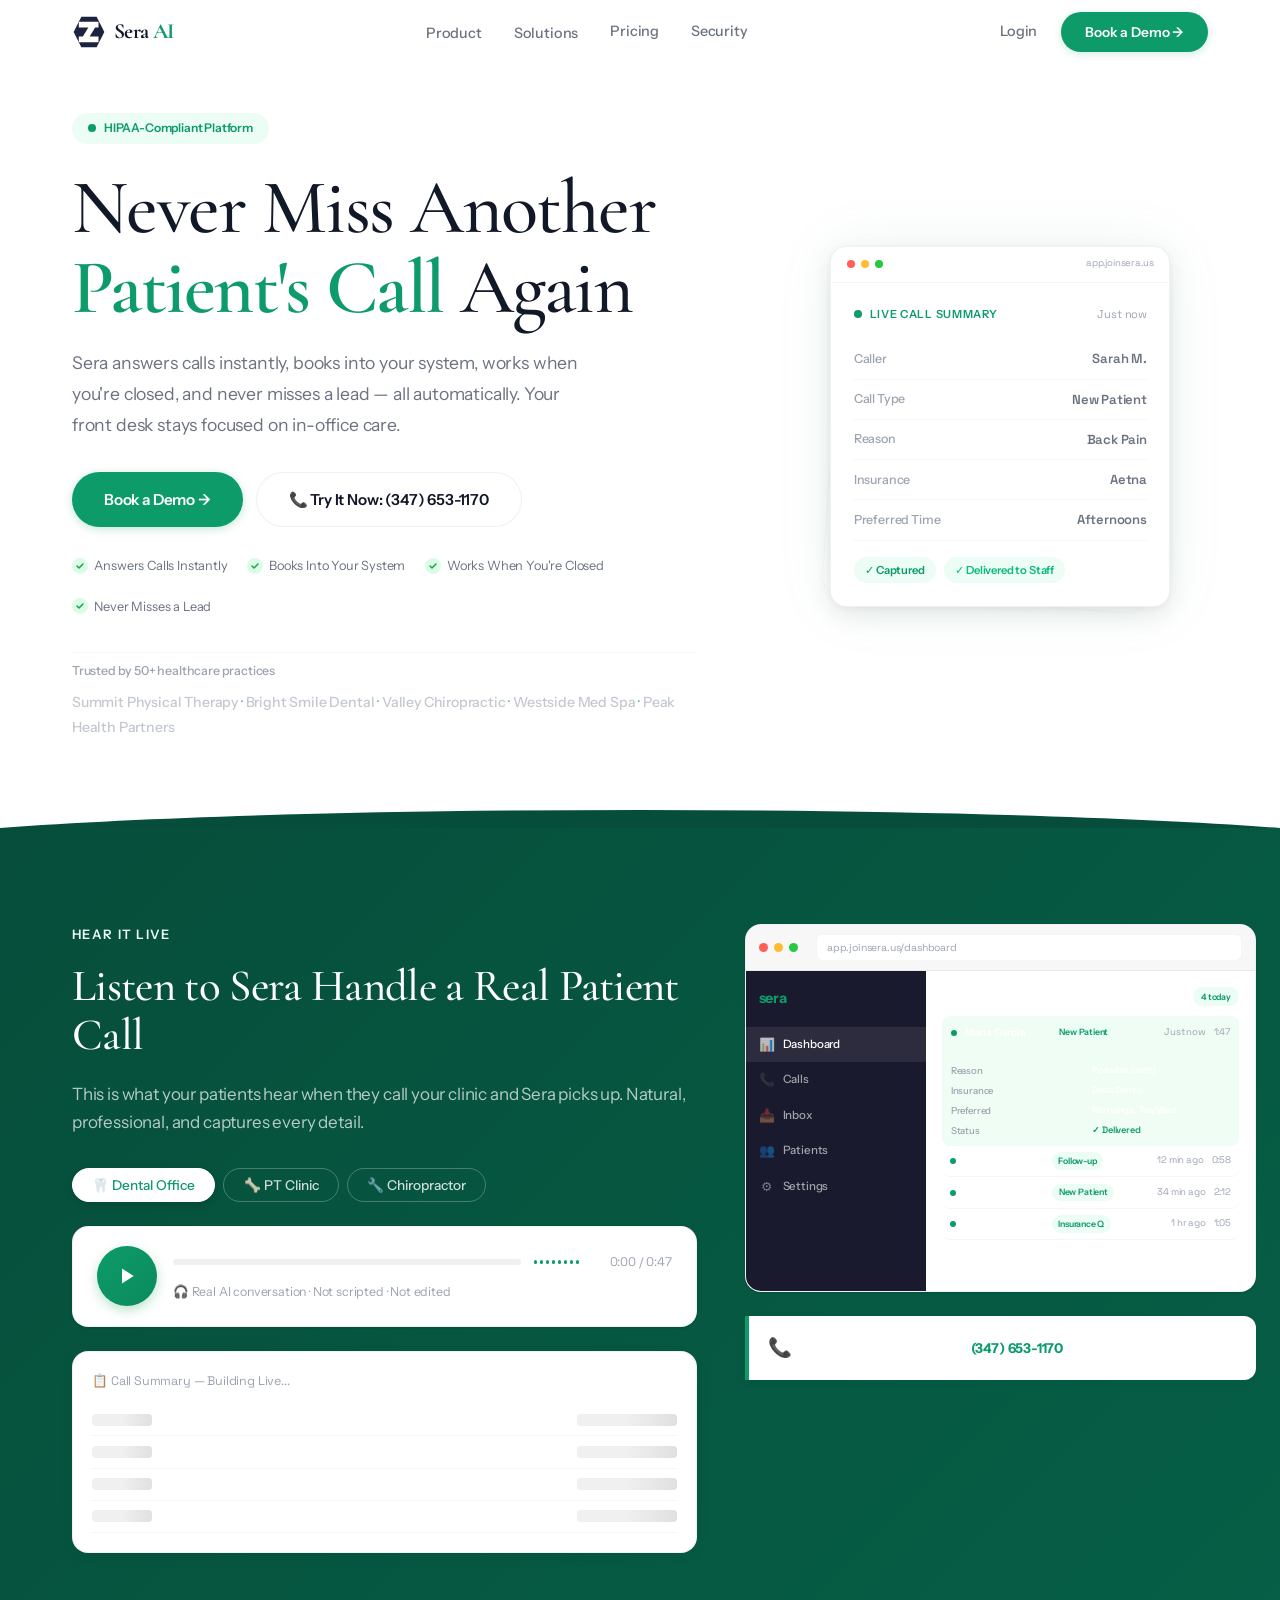
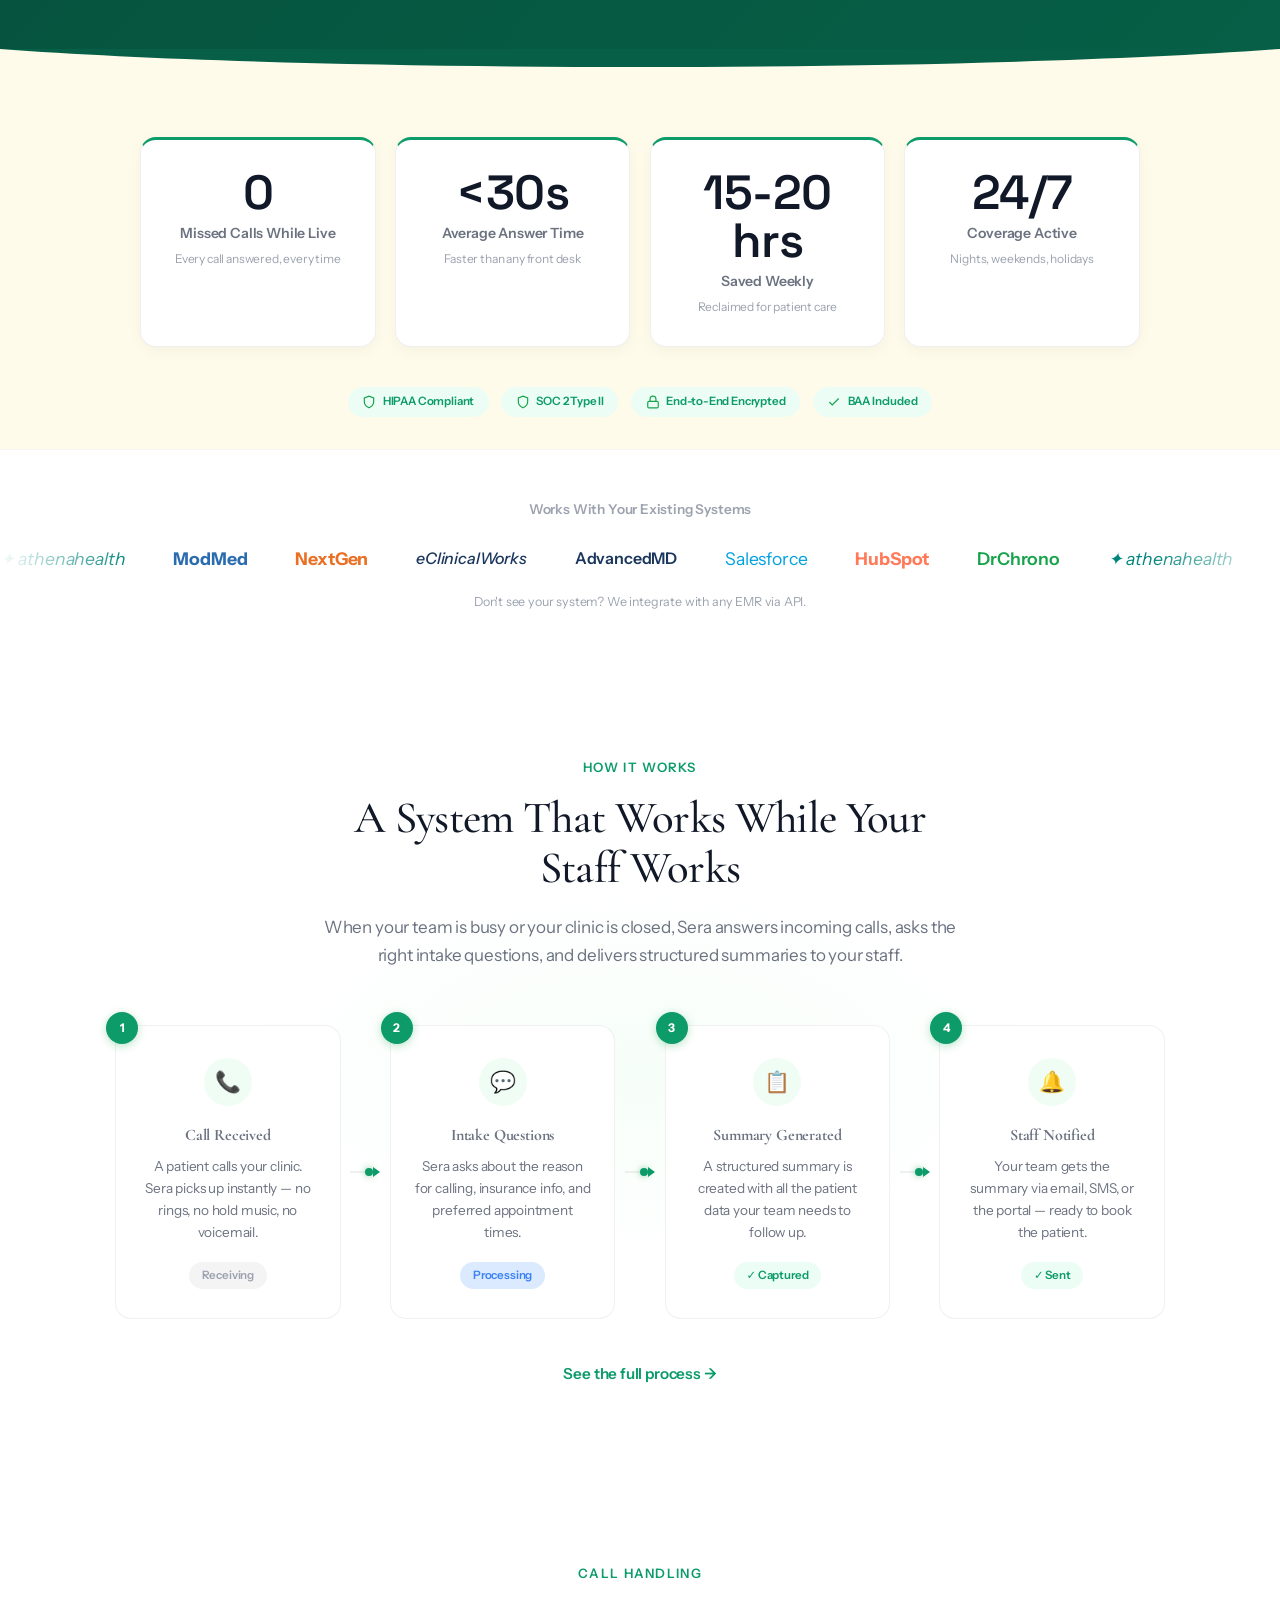
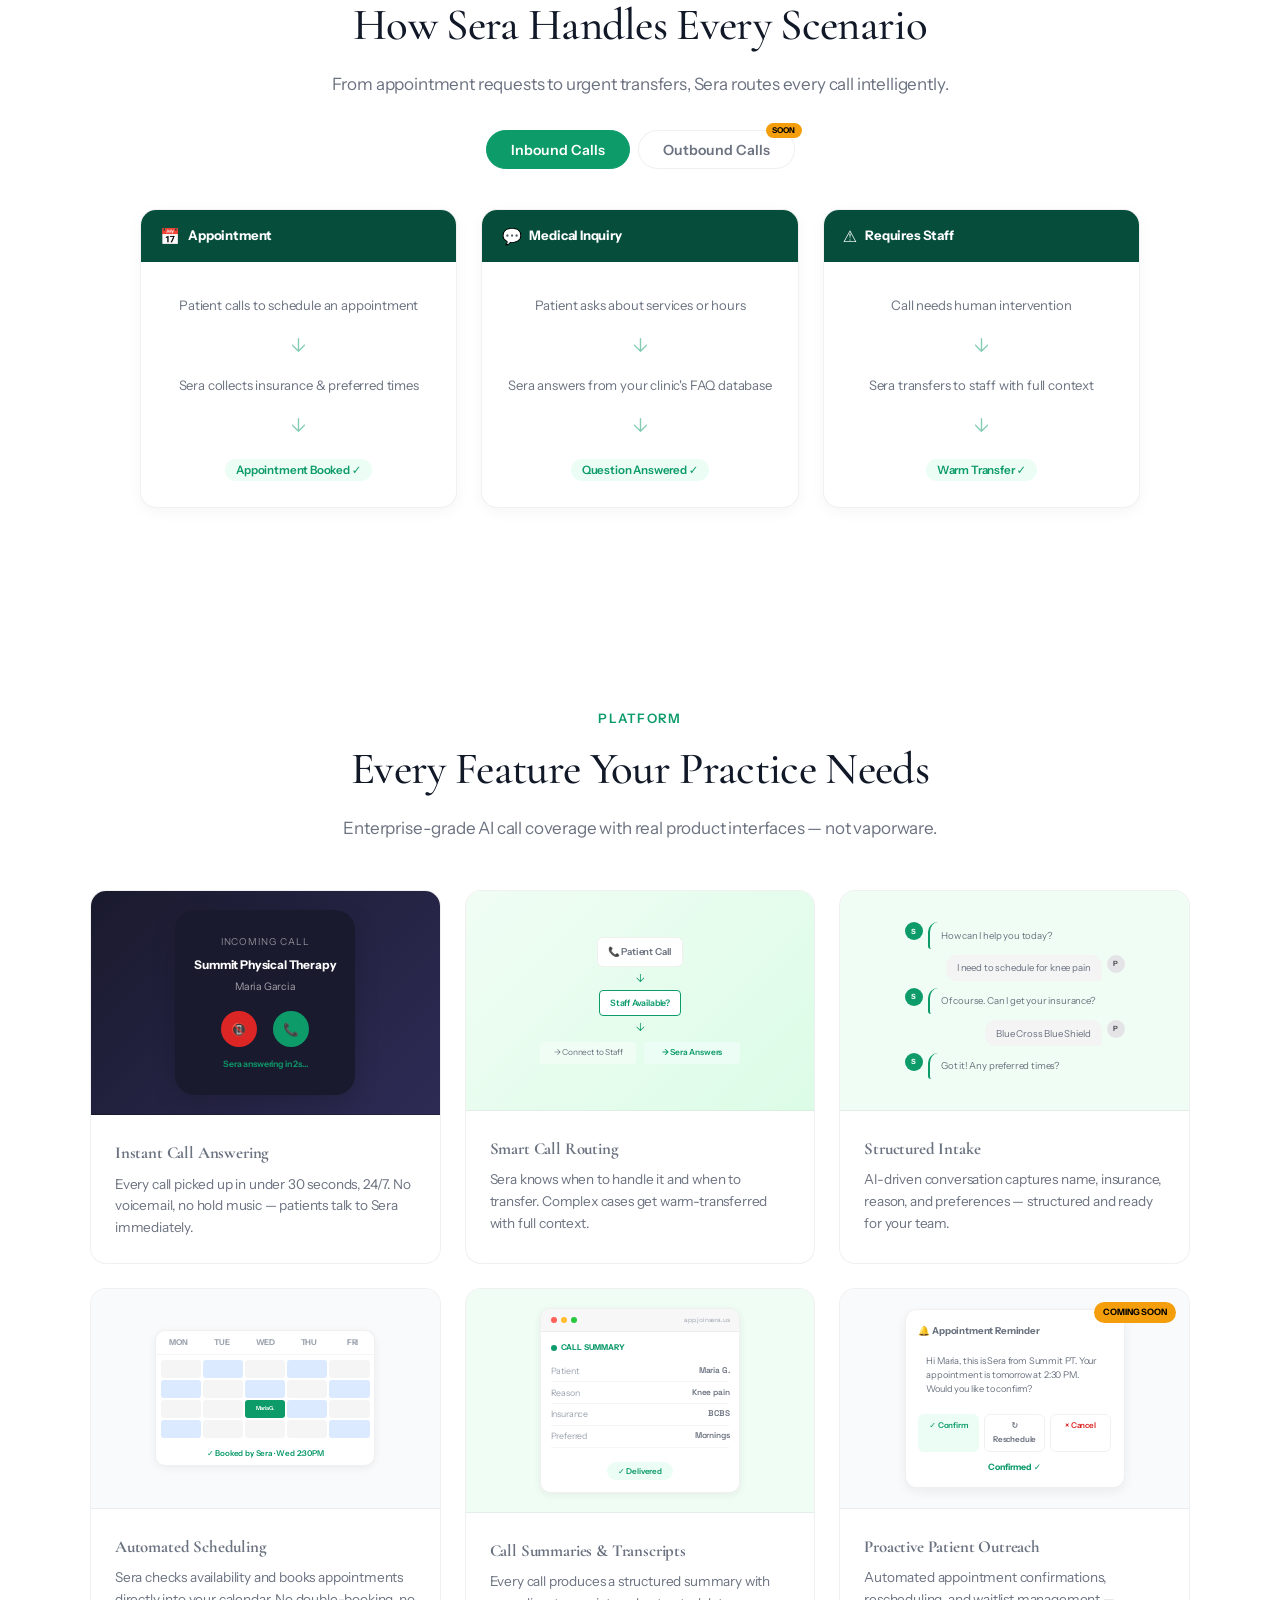
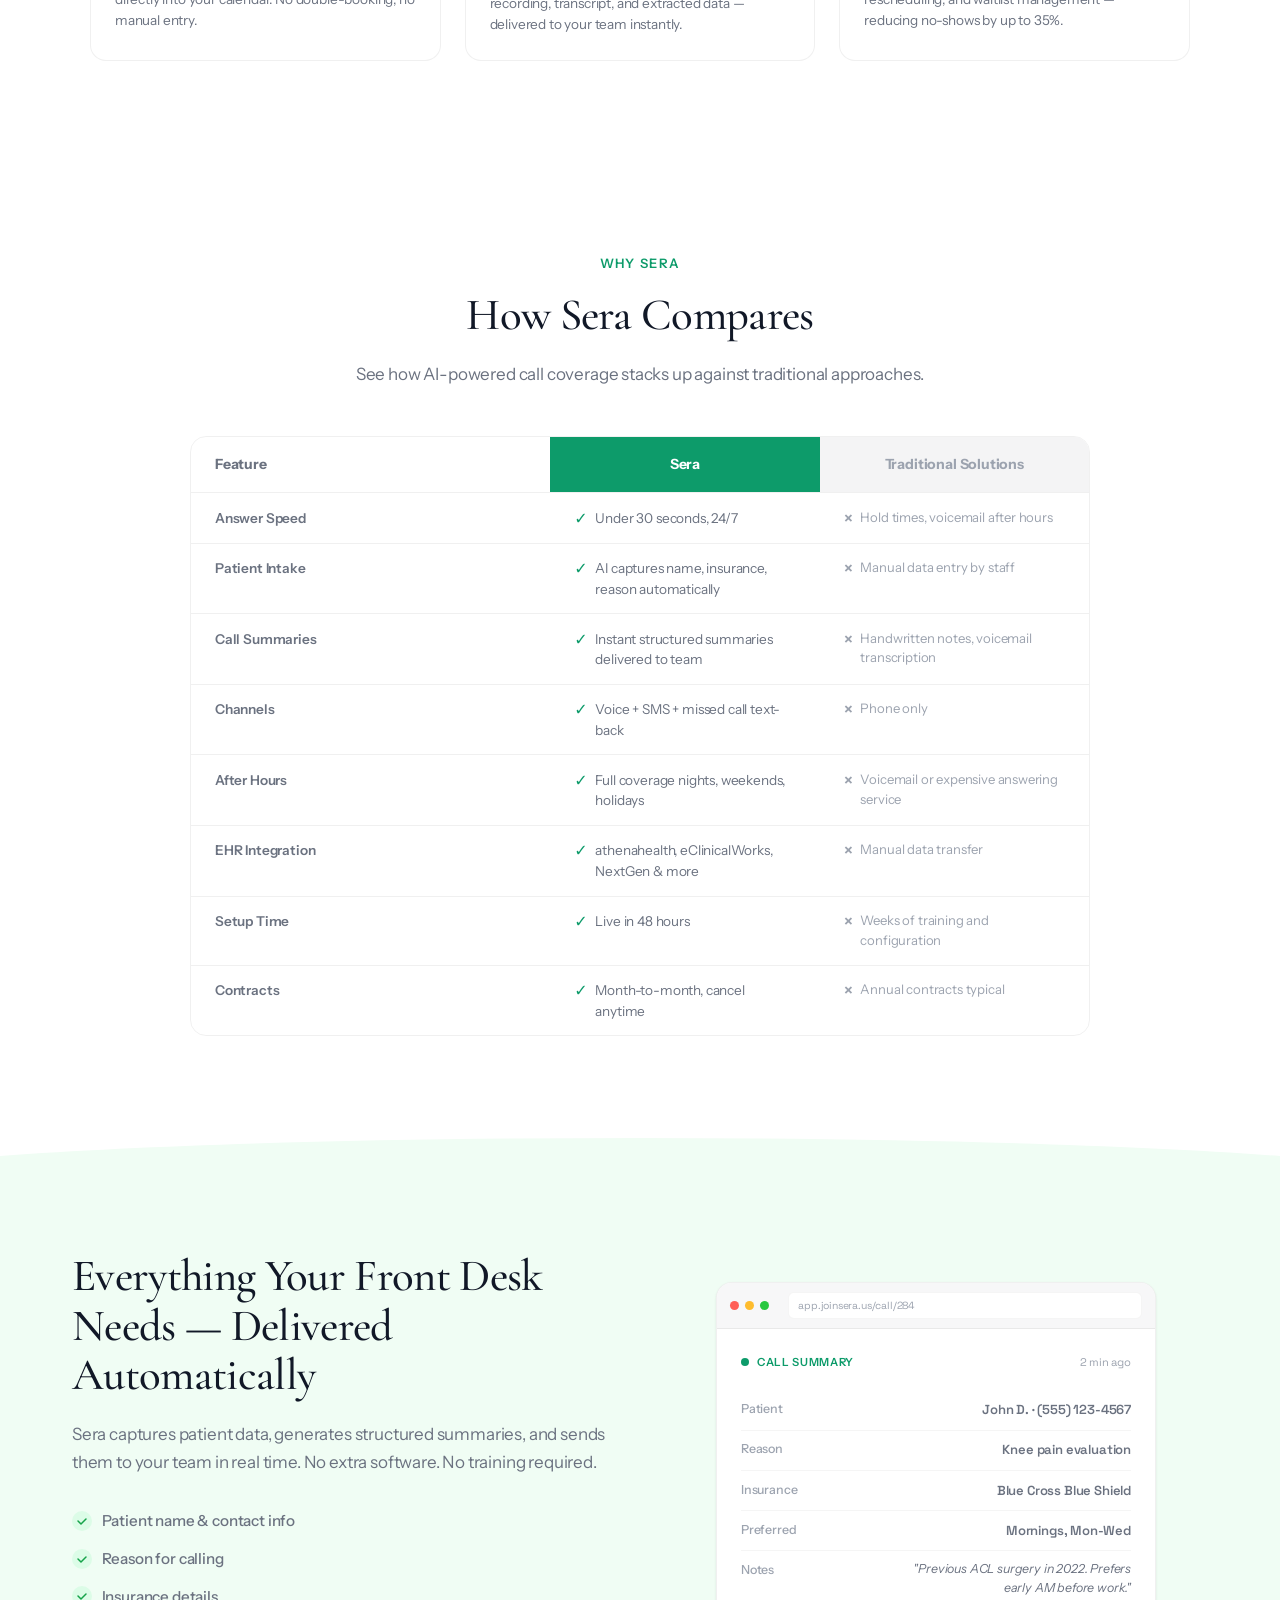
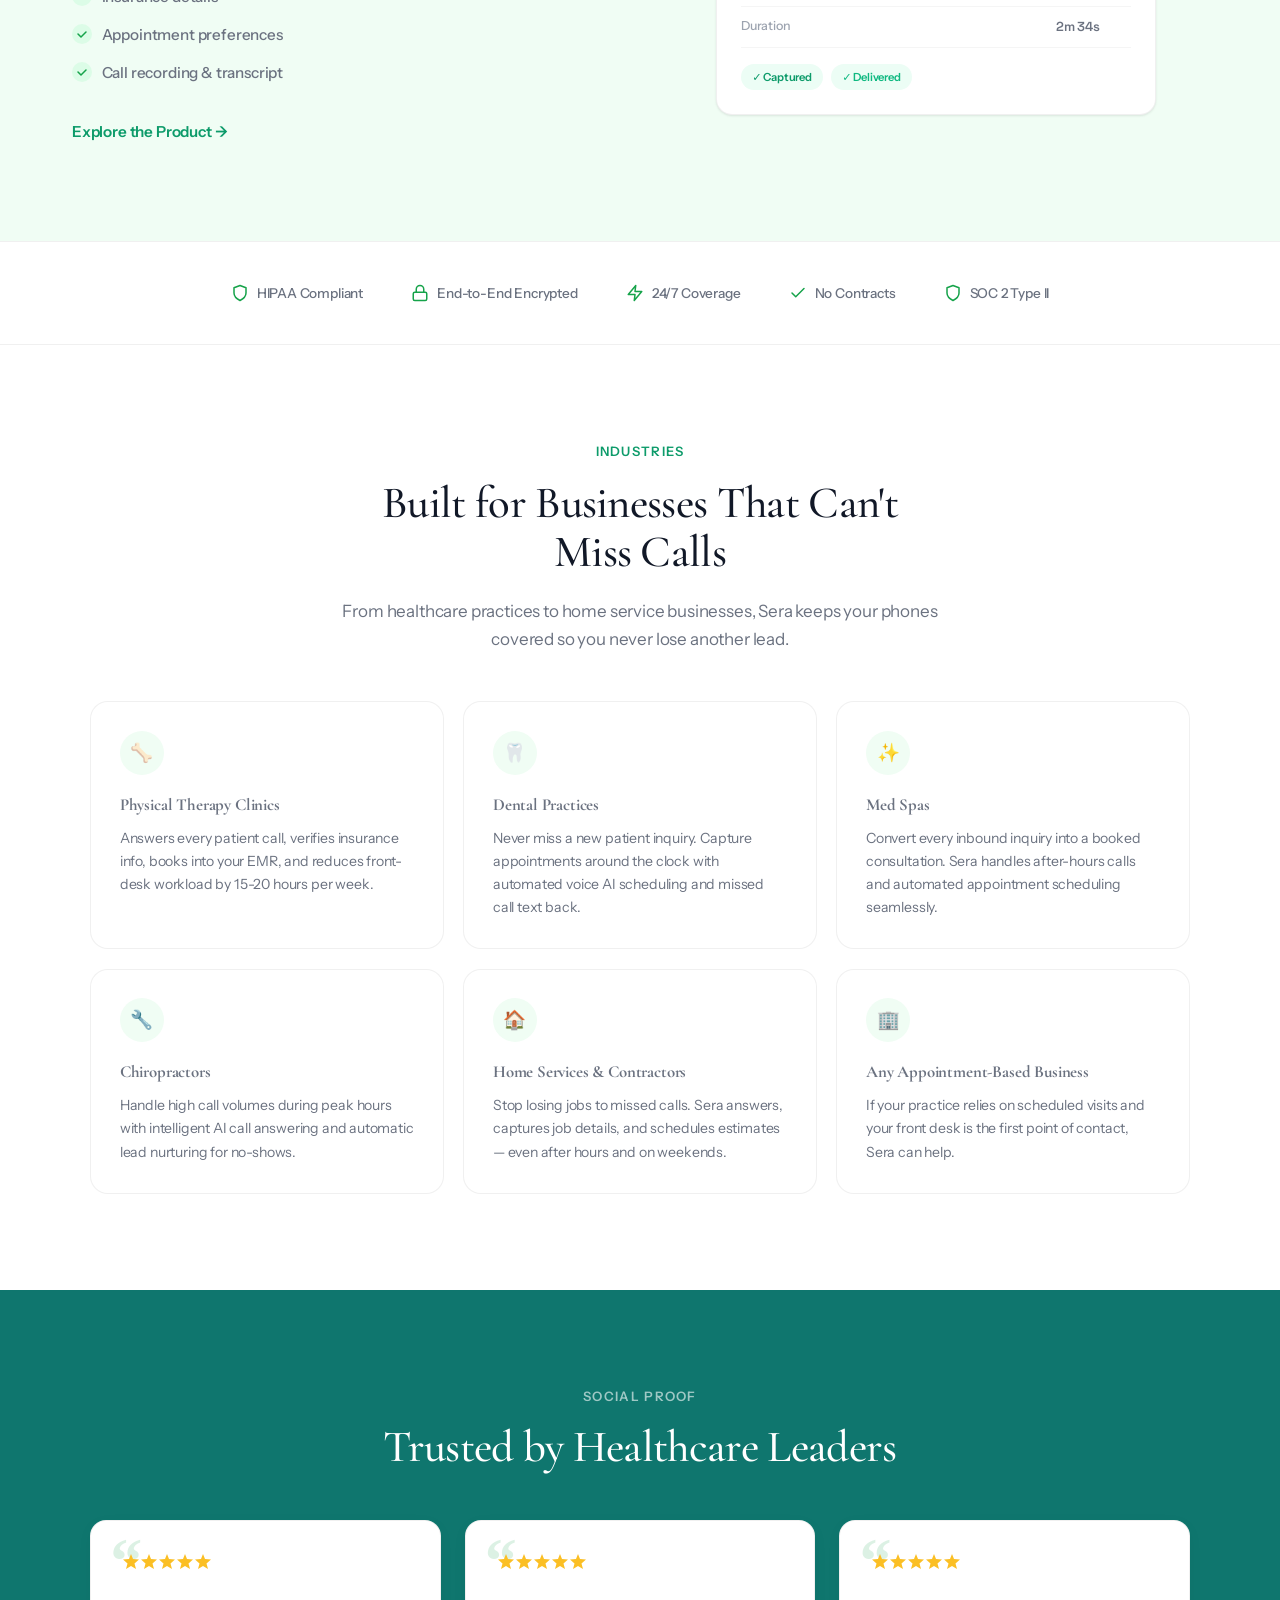
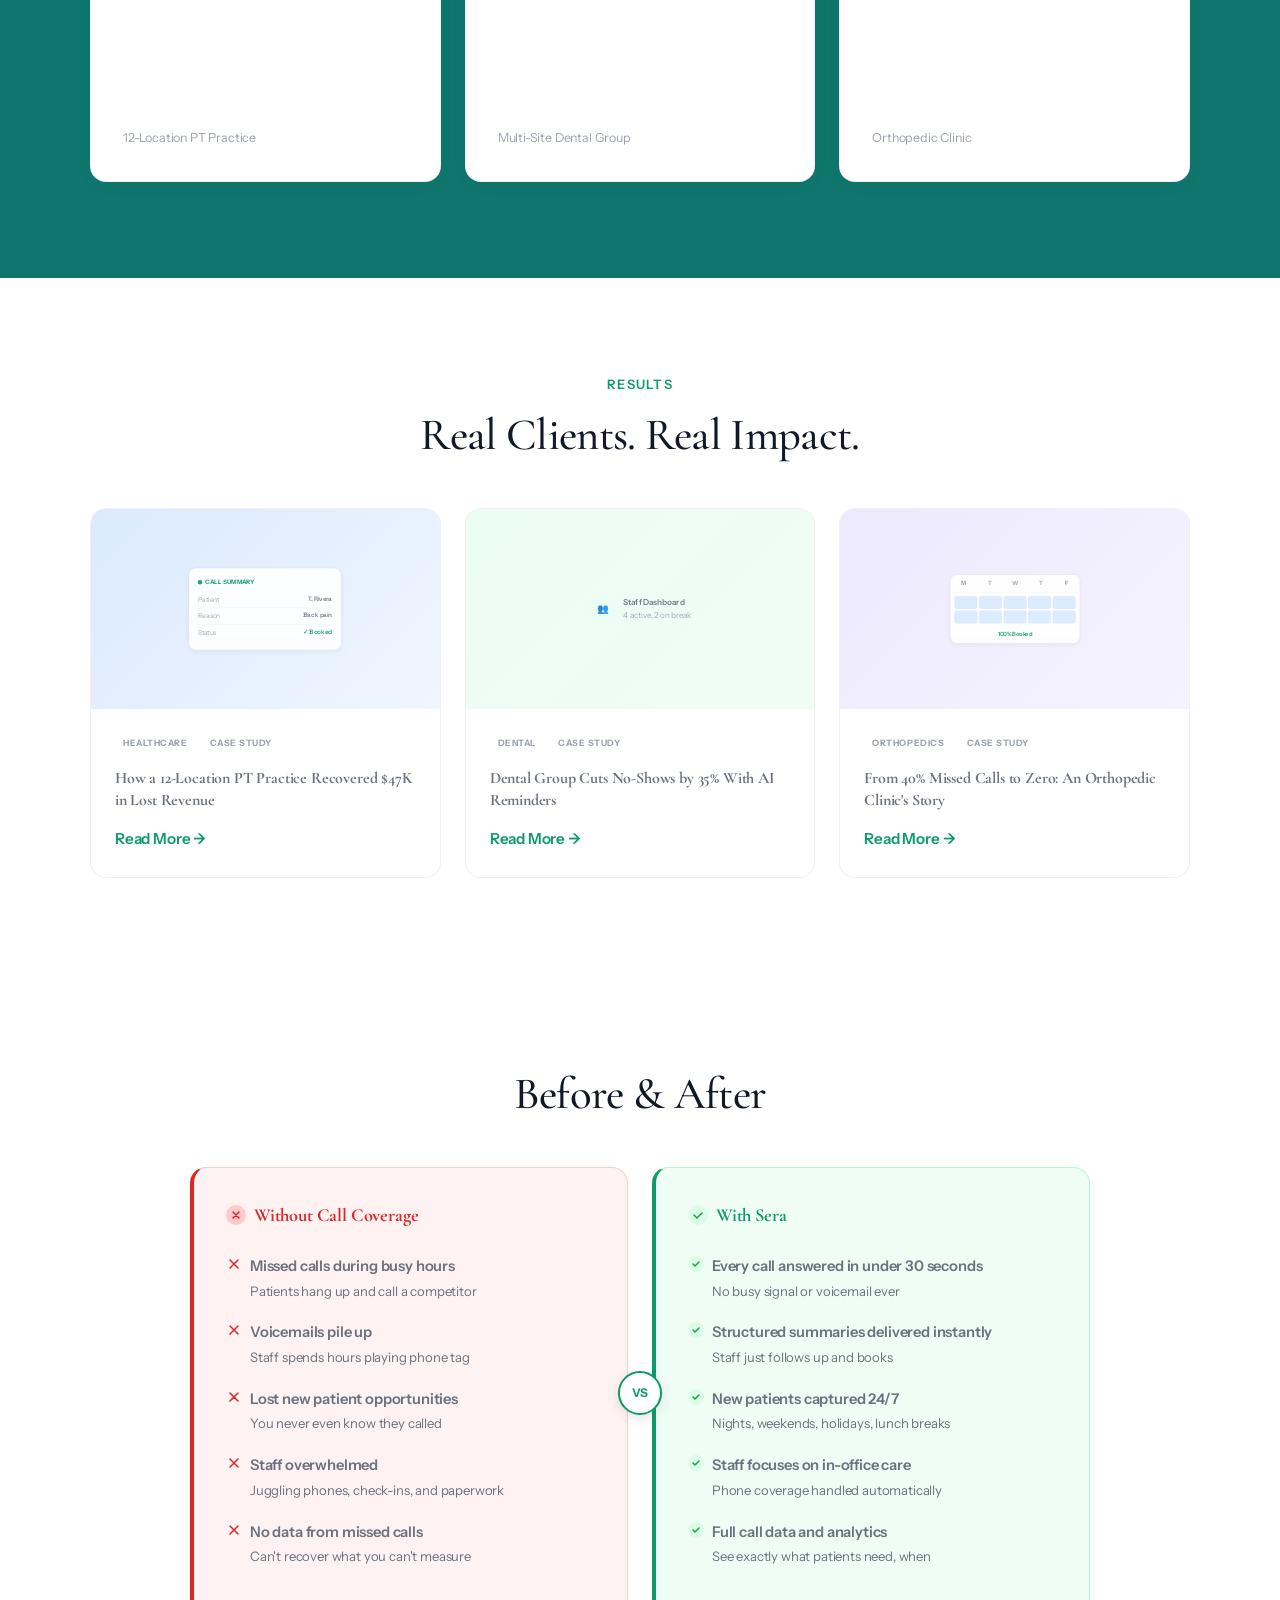
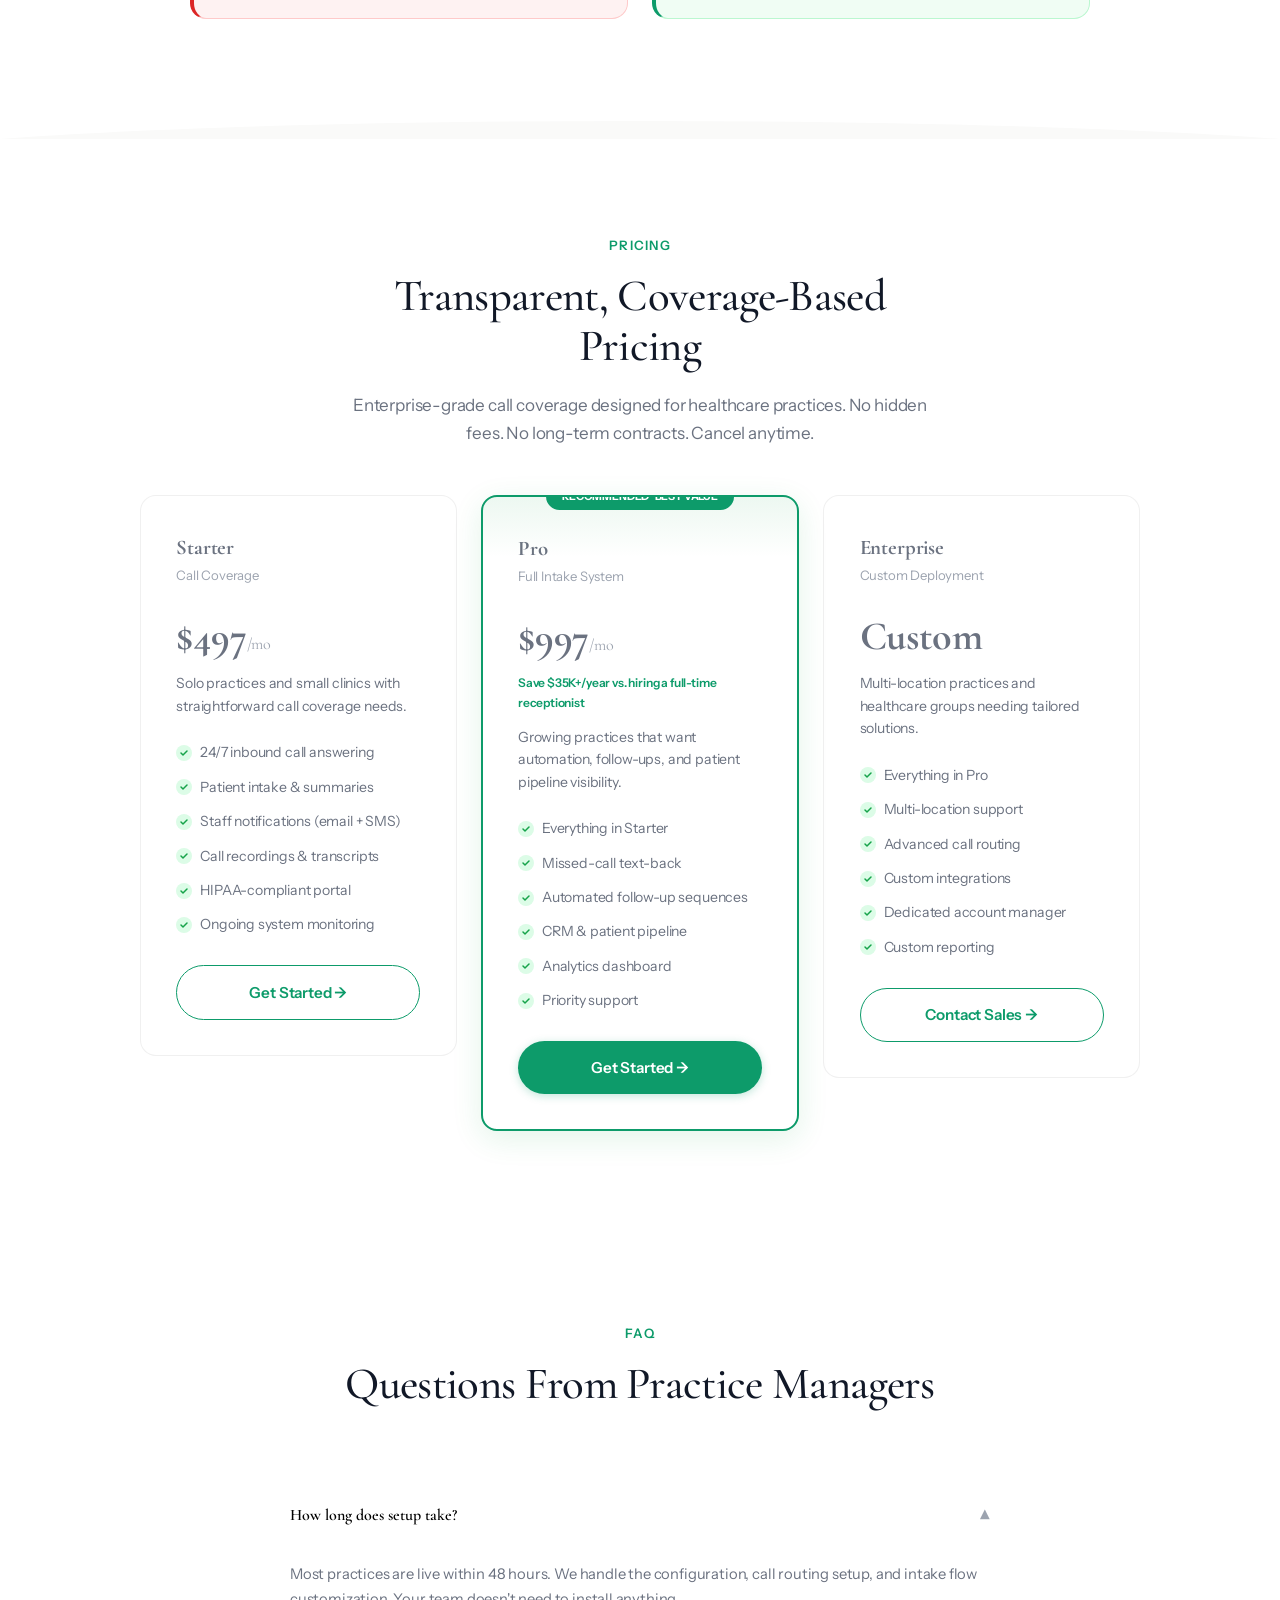
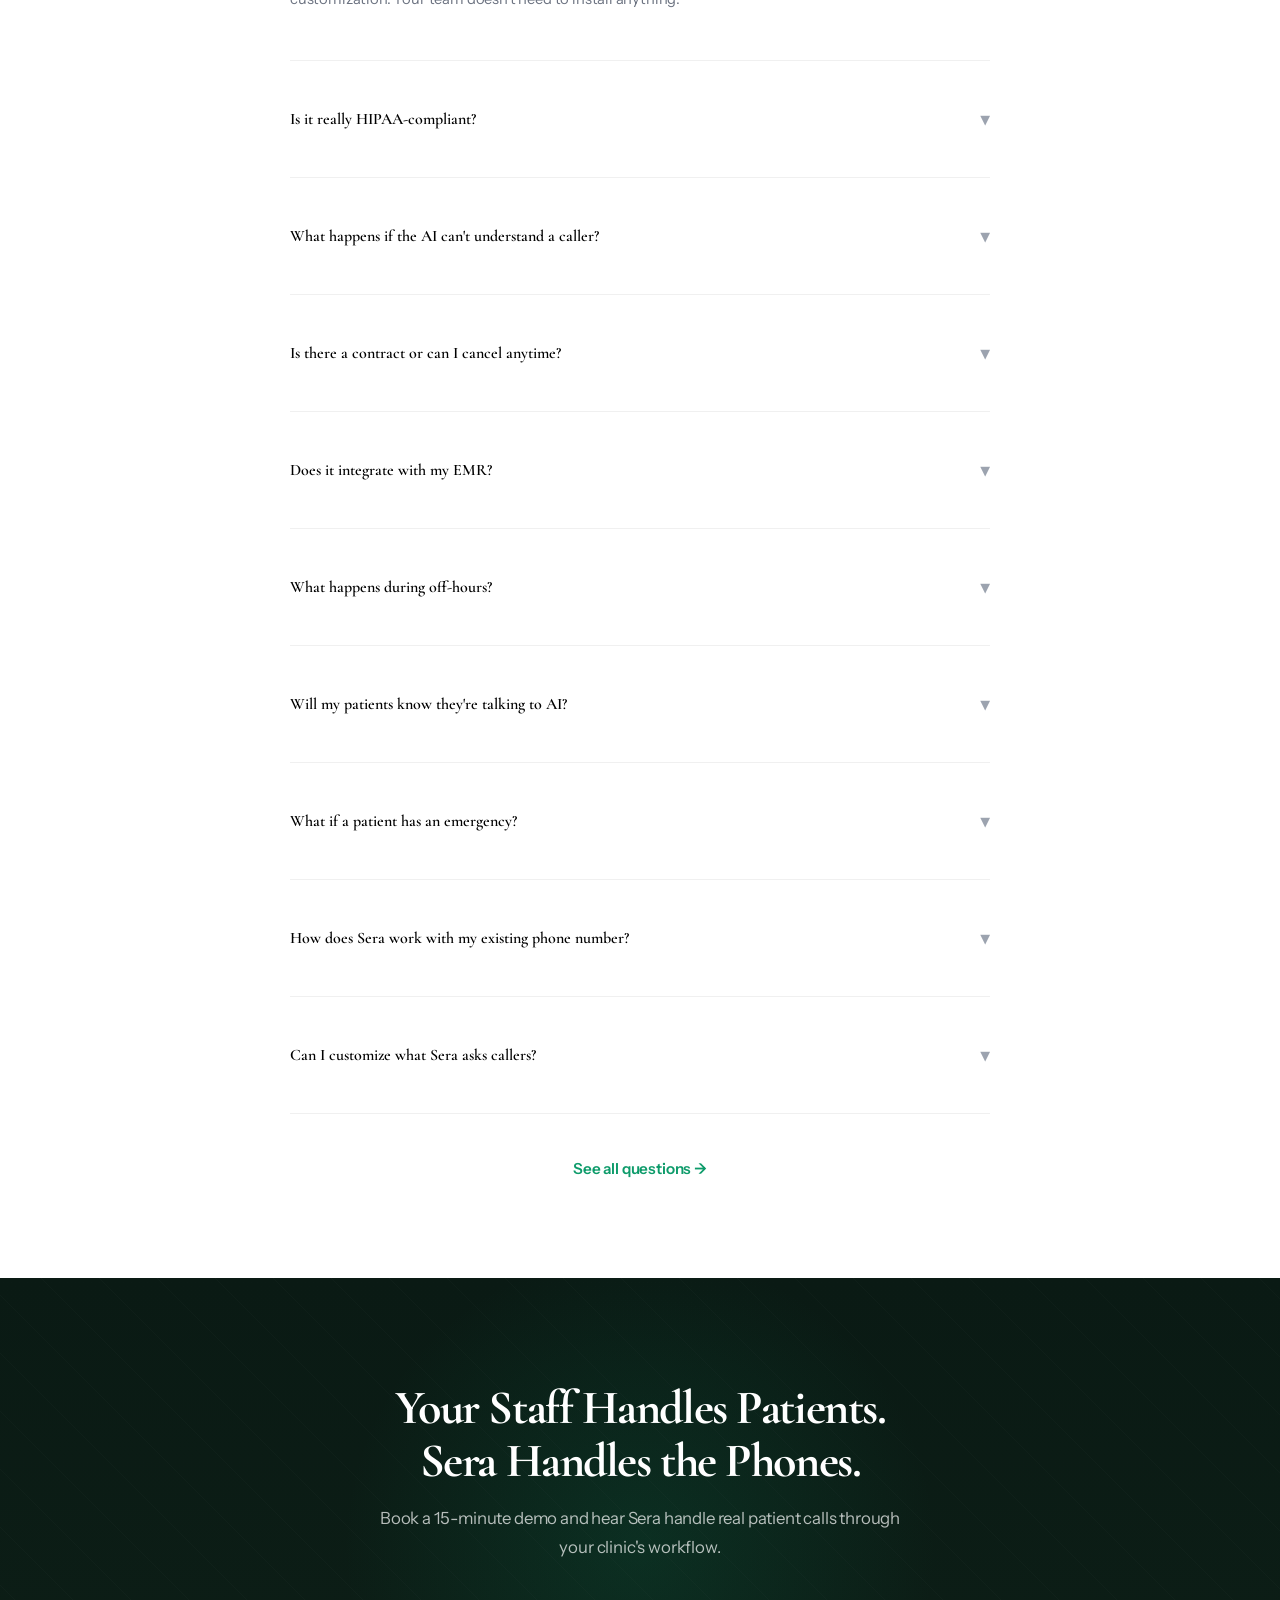
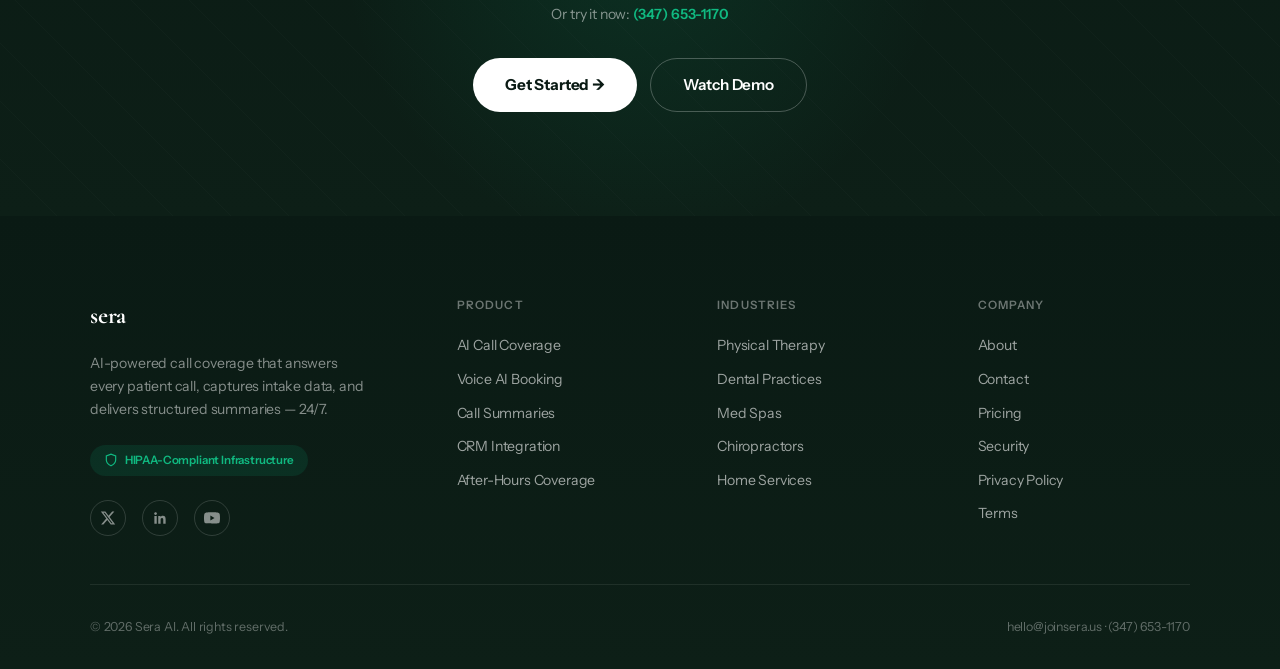
==== index.html @ 83e645f5 "feat(typeset): migrate fonts to Cormorant + Instrument Sans + Space Grotesk Swapped the entire typog" ====
<!DOCTYPE html>
<html lang="en">
<head>
<meta charset="UTF-8">
<meta name="viewport" content="width=device-width, initial-scale=1.0">
<title>Sera — AI Call Coverage for Healthcare | Never Miss a Patient Call</title>
<meta name="description" content="Sera answers patient calls instantly, captures intake data, and delivers structured summaries to your staff. HIPAA-compliant, 24/7, from $497/mo.">
<meta property="og:title" content="Sera — AI Call Coverage for Healthcare | Never Miss a Patient Call">
<meta property="og:description" content="Never miss another patient call. Sera answers instantly, books appointments, and sends structured summaries to your team — 24/7.">
<meta property="og:type" content="website">
<meta property="og:url" content="https://joinsera.us">
<meta property="og:image" content="https://joinsera.us/og-image.png">
<meta name="twitter:card" content="summary_large_image">
<meta name="twitter:title" content="Sera — AI Call Coverage for Healthcare">
<meta name="twitter:description" content="Never miss another patient call. AI-powered call coverage, 24/7.">
<link rel="icon" href="/favicon.svg" type="image/svg+xml">
<link rel="canonical" href="https://joinsera.us/">
<link rel="preconnect" href="https://fonts.googleapis.com">
<link rel="preconnect" href="https://fonts.gstatic.com" crossorigin>
<link href="https://fonts.googleapis.com/css2?family=Cormorant+Garamond:wght@400;500;600;700&family=Instrument+Sans:wght@400;500;600;700&family=Space+Grotesk:wght@400;500;600;700&display=swap" rel="stylesheet">
<link rel="stylesheet" href="css/styles.css">
<style>
/* Page-specific overrides — shared styles in css/styles.css */
:root{
  --card-bg:#FFFFFF;
  --font-sans:var(--font-body);
  --shadow-card:var(--shadow-sm);
  --shadow-card-hover:var(--shadow-md);
  --radius-card:var(--radius-lg);
}

/* Scroll progress */
.scroll-progress{height:3px;position:fixed;top:0;left:0;z-index:9999;background:linear-gradient(90deg,var(--green),var(--teal));width:0%;transition:width 0.05s linear;pointer-events:none}
/* Wave dividers */
.wave-divider{width:100%;overflow:hidden;line-height:0;position:relative;z-index:1}
.wave-divider svg{display:block;width:100%;height:24px}

/* ========== 2. HERO ========== */
.hero{background:var(--bg-white);padding:6rem 0 4rem;position:relative;overflow:hidden}
.hero__inner{display:flex;align-items:center;gap:3rem;position:relative;z-index:1}
.hero__text{flex:0 0 55%}.hero__visual{flex:0 0 45%;display:flex;justify-content:center;position:relative}
.hero__badge{display:inline-flex;align-items:center;gap:0.5rem;background:var(--green-light);color:var(--green);border-radius:var(--radius-pill);padding:0.35rem 1rem;font-size:0.75rem;font-weight:600;margin-bottom:1.5rem}
.hero__badge-dot{width:8px;height:8px;background:var(--green);border-radius:50%}
.hero__headline{font-family:var(--font-heading);font-size:clamp(3.2rem,6vw,4.8rem);line-height:1.05;letter-spacing:-0.02em;font-weight:500;color:var(--text-primary);margin-bottom:1.2rem}
.hero__headline .green{color:var(--green);font-weight:600}
.hero__sub{color:var(--text-body);font-size:1.1rem;line-height:1.75;max-width:520px;margin-bottom:2rem}
.hero__buttons{display:flex;gap:0.8rem;flex-wrap:wrap;margin-bottom:1.8rem}
.hero__trust{display:flex;flex-wrap:wrap;gap:1.2rem;margin-bottom:2.2rem}
.hero__trust-item{display:flex;align-items:center;gap:0.4rem;font-size:0.8rem;color:var(--text-body)}
.hero__trust-item svg{flex-shrink:0}
.hero__social-proof{padding-top:0.5rem;border-top:1px solid var(--border-light)}
.hero__social-proof-text{font-size:0.78rem;color:var(--text-muted);margin-bottom:0.5rem;font-weight:500}
.hero__social-proof-logos{font-size:0.88rem;color:var(--text-muted);opacity:0.6;font-weight:500;line-height:1.8}

/* Hero card stack */
.hero-card-stack{position:relative;width:340px}
.hero-card-bg-3{position:absolute;top:20px;left:8px;right:-8px;bottom:-10px;background:var(--card-bg);border-radius:var(--radius-card);border:1px solid var(--border);transform:rotate(-2deg) scale(0.9);opacity:0.2}
.hero-card-bg-2{position:absolute;top:10px;left:-6px;right:6px;bottom:-5px;background:var(--card-bg);border-radius:var(--radius-card);border:1px solid var(--border);transform:rotate(4deg) scale(0.95);opacity:0.35;box-shadow:0 4px 12px rgba(0,0,0,0.04)}
.hero-card{position:relative;z-index:2;background:var(--card-bg);border-radius:var(--radius-card);border:1px solid var(--border);box-shadow:var(--shadow-lg),0 0 60px rgba(13,155,106,0.08);overflow:hidden}
.hero-card__chrome{display:flex;align-items:center;gap:6px;padding:0.6rem 1rem;background:var(--bg-warm);border-bottom:1px solid var(--border-light)}
.chrome-dot{width:8px;height:8px;border-radius:50%}
.chrome-dot--r{background:#FF5F57}.chrome-dot--y{background:#FEBC2E}.chrome-dot--g{background:#28C840}
.chrome-label{margin-left:auto;font-size:0.6rem;font-family:var(--font-mono);color:var(--text-muted)}
.hero-card__body{padding:1.4rem}
.hero-card__header{display:flex;align-items:center;gap:0.5rem;margin-bottom:1rem}
.hero-card__dot{width:8px;height:8px;background:var(--green);border-radius:50%}
.hero-card__label{font-size:0.7rem;font-weight:600;text-transform:uppercase;letter-spacing:0.06em;color:var(--green)}
.hero-card__time{margin-left:auto;font-size:0.7rem;color:var(--text-muted);font-family:var(--font-mono)}
.hero-card__row{display:flex;justify-content:space-between;align-items:center;padding:0.55rem 0;border-bottom:1px solid var(--border-light)}
.hero-card__row:last-of-type{border-bottom:none}
.hero-card__row-label{font-size:0.78rem;color:var(--text-muted);font-weight:500}
.hero-card__row-value{font-size:0.82rem;color:var(--text-heading);font-weight:600;font-family:var(--font-mono)}
.hero-card__badges{display:flex;gap:0.5rem;margin-top:1rem}

/* ========== 3. AUDIO DEMO (dark green bg) ========== */
.audio-demo{background:linear-gradient(135deg,#064E3B,#065F46);padding:6rem 0;color:#fff}
.audio-demo .eyebrow{color:var(--green-light)}
.audio-demo .section-headline{color:#fff}
.audio-demo .section-sub{color:rgba(255,255,255,0.7)}
.audio-demo__inner{display:flex;gap:3rem;align-items:flex-start}
.audio-demo__left{flex:0 0 55%}.audio-demo__right{flex:0 0 45%}
.audio-demo__tabs{display:flex;gap:0.5rem;flex-wrap:wrap;margin:2rem 0 1.5rem}
.audio-tab{font-size:0.85rem;padding:0.5rem 1.2rem;border-radius:var(--radius-pill);border:1px solid rgba(255,255,255,0.25);background:transparent;color:rgba(255,255,255,0.8);font-weight:500;transition:all 0.3s}
.audio-tab.active{background:#fff;color:var(--green);border-color:#fff;box-shadow:0 2px 8px rgba(0,0,0,0.15)}
.audio-player{background:#fff;border-radius:16px;border:1px solid var(--border);box-shadow:var(--shadow-card);padding:1.2rem 1.5rem;display:flex;align-items:center;gap:1rem}
.audio-player__btn-wrap{position:relative;flex-shrink:0}
.audio-player__btn{width:60px;height:60px;border-radius:50%;background:linear-gradient(135deg,var(--green),var(--green-hover));display:flex;align-items:center;justify-content:center;transition:all 0.2s;box-shadow:0 4px 12px rgba(22,163,74,0.3);position:relative;z-index:2}
.audio-player__btn:hover{box-shadow:0 6px 20px rgba(22,163,74,0.4);transform:scale(1.04)}
.audio-player__btn svg{width:20px;height:20px;fill:#fff}
@keyframes pulseRing{0%{transform:scale(1);opacity:0.5}100%{transform:scale(1.5);opacity:0}}
.audio-player__pulse{position:absolute;top:0;left:0;width:60px;height:60px;border-radius:50%;border:2px solid var(--green);opacity:0;z-index:1;pointer-events:none}
.audio-player__pulse.active{animation:pulseRing 1.5s ease-out infinite}
.audio-player__middle{flex:1;display:flex;flex-direction:column;gap:0.5rem}
.audio-player__progress-row{display:flex;align-items:center;gap:0.8rem}
.audio-player__progress{flex:1;height:6px;background:var(--border);border-radius:3px;overflow:hidden;cursor:pointer}
.audio-player__fill{height:100%;background:linear-gradient(90deg,var(--green),var(--teal));border-radius:3px;width:0%;transition:width 0.1s linear}
.audio-player__time{font-family:var(--font-mono);font-size:0.78rem;color:var(--text-muted);white-space:nowrap;min-width:80px;text-align:right}
.audio-waveform{display:flex;align-items:center;gap:3px;height:24px}
.audio-waveform__bar{width:3px;border-radius:2px;background:var(--green);height:4px;transition:height 0.15s}
.audio-waveform__bar.active{animation:waveBar 0.8s ease-in-out infinite}
@keyframes waveBar{0%,100%{height:4px}50%{height:var(--max-h,16px)}}
.audio-player__note{font-size:0.78rem;color:var(--text-muted)}
.audio-demo__callout-box{background:rgba(255,255,255,0.1);border-left-color:var(--green-light)}
.audio-demo__callout-box p{color:rgba(255,255,255,0.8)}
.audio-demo__callout-box a{color:var(--green-light)}
.live-summary{background:#fff;border-radius:16px;border:1px solid var(--border);padding:1.2rem;margin-top:1.5rem;box-shadow:0 4px 15px rgba(0,0,0,0.04)}
.live-summary__header{font-family:var(--font-mono);font-size:0.78rem;color:var(--text-muted);margin-bottom:0.8rem}
@keyframes shimmer{0%{background-position:-200% 0}100%{background-position:200% 0}}
.skeleton-row{display:flex;justify-content:space-between;padding:0.6rem 0;border-bottom:1px solid var(--border-light)}
.skeleton-bar{height:12px;border-radius:4px;background:linear-gradient(90deg,#f0f0f0 25%,#e0e0e0 50%,#f0f0f0 75%);background-size:200% 100%;animation:shimmer 1.5s ease infinite}
.skeleton-bar--label{width:60px}.skeleton-bar--value{width:100px}
.live-summary__row{display:flex;justify-content:space-between;align-items:center;padding:0.6rem 0;border-bottom:1px solid var(--border-light);opacity:0;transform:translateY(10px);transition:opacity 0.5s,transform 0.5s}
.live-summary__row.visible{opacity:1;transform:translateY(0)}
.live-summary__row.complete{background:var(--bg-green-tint);border-radius:8px;padding:0.6rem 0.8rem;border-bottom:none;margin-top:0.4rem}
.live-summary__row-label{font-size:0.78rem;color:var(--text-muted);font-weight:500}
.live-summary__row-value{font-size:0.82rem;color:var(--text-heading);font-weight:600;font-family:var(--font-mono)}
.typing-dots{display:inline-flex;gap:3px}.typing-dots span{width:5px;height:5px;border-radius:50%;background:var(--green);animation:bounce 1.2s ease-in-out infinite}
.typing-dots span:nth-child(2){animation-delay:.15s}.typing-dots span:nth-child(3){animation-delay:.3s}
@keyframes bounce{0%,60%,100%{transform:translateY(0)}30%{transform:translateY(-6px)}}
.confetti-container{position:relative;overflow:visible}
.confetti-dot{position:absolute;width:6px;height:6px;border-radius:50%;background:var(--green);opacity:0;pointer-events:none}

/* Fake browser */
.fake-browser{background:var(--card-bg);border-radius:var(--radius-card);overflow:hidden;box-shadow:var(--shadow-card);border:1px solid var(--border)}
.fake-browser__chrome{display:flex;align-items:center;gap:6px;padding:0.55rem 0.8rem;background:#F7F7F8;border-bottom:1px solid var(--border)}
.fake-browser__dot{width:9px;height:9px;border-radius:50%}
.fake-browser__dot--r{background:#FF5F57}.fake-browser__dot--y{background:#FEBC2E}.fake-browser__dot--g{background:#28C840}
.fake-browser__url{margin-left:0.8rem;flex:1;background:#fff;border-radius:6px;padding:0.25rem 0.6rem;font-family:var(--font-mono);font-size:0.65rem;color:var(--text-muted);border:1px solid var(--border-light)}
.fake-browser__content{display:flex;min-height:320px}
.fake-sidebar{width:180px;background:#1a1a2e;color:rgba(255,255,255,0.6);padding:1rem 0;flex-shrink:0;font-size:0.72rem}
.fake-sidebar__logo{padding:0 0.8rem 1rem;font-weight:700;color:var(--green);font-size:0.9rem}
.fake-sidebar__item{padding:0.45rem 0.8rem;display:flex;align-items:center;gap:0.5rem;font-weight:500;transition:all 0.2s}
.fake-sidebar__item.active{background:rgba(255,255,255,0.08);color:#fff}
.fake-sidebar__item-icon{font-size:0.8rem;width:16px;text-align:center;opacity:0.7}
.fake-main{flex:1;padding:1rem;background:#fff;overflow:hidden}
.fake-main__header{font-size:0.75rem;font-weight:700;color:var(--text-heading);margin-bottom:0.6rem;display:flex;justify-content:space-between;align-items:center}
.fake-main__badge{font-size:0.55rem;background:var(--green-light);color:var(--green);padding:0.15rem 0.5rem;border-radius:var(--radius-pill);font-weight:600}
.fake-call-row{display:flex;align-items:center;gap:0.5rem;padding:0.4rem 0.5rem;border-radius:8px;font-size:0.65rem;border-bottom:1px solid var(--border-light);transition:all 0.2s}
.fake-call-row.expanded{background:var(--bg-green-tint);border:1px solid var(--green-light);flex-wrap:wrap}
.fake-call-dot{width:6px;height:6px;border-radius:50%;background:var(--green);flex-shrink:0}
.fake-call-name{font-weight:600;color:var(--text-heading);min-width:80px}
.fake-call-type{font-size:0.55rem;background:var(--green-light);color:var(--green);padding:0.1rem 0.4rem;border-radius:var(--radius-pill);font-weight:600}
.fake-call-time{margin-left:auto;color:var(--text-muted);font-family:var(--font-mono);font-size:0.6rem}
.fake-call-dur{color:var(--text-muted);font-family:var(--font-mono);font-size:0.6rem}
.fake-call-expanded{width:100%;margin-top:0.4rem;padding-top:0.4rem;border-top:1px solid var(--green-light);display:grid;grid-template-columns:1fr 1fr;gap:0.25rem;font-size:0.6rem}
.fake-call-expanded dt{color:var(--text-muted);font-weight:500}
.fake-call-expanded dd{color:var(--text-heading);font-weight:600;font-family:var(--font-mono);font-size:0.58rem}
.audio-demo__callout-box{margin-top:1.5rem;background:#fff;border-left:4px solid var(--green);border-radius:0 12px 12px 0;padding:1rem 1.2rem;display:flex;align-items:center;gap:0.8rem;box-shadow:0 2px 8px rgba(0,0,0,0.04)}
.audio-demo__callout-box p{font-size:0.85rem;color:var(--text-body)}
.audio-demo__callout-box a{color:var(--green);font-weight:700}

/* ========== 4. STATS ========== */
.stats{background:#FFFBEB;padding:4rem 0 2rem}
.stats__grid{display:flex;gap:1.2rem;max-width:1000px;margin:0 auto;flex-wrap:wrap;justify-content:center}
.stat-card{flex:1;min-width:200px;background:var(--card-bg);border-radius:var(--radius-card);border:1px solid var(--border);border-top:3px solid var(--green);padding:1.8rem 1.5rem;text-align:center;box-shadow:0 4px 15px rgba(0,0,0,0.04);transition:all 0.3s}
.stat-card:hover{transform:translateY(-4px);box-shadow:var(--shadow-card-hover)}
.stat__number{font-family:var(--font-mono);font-size:3rem;font-weight:600;color:var(--text-primary);letter-spacing:-0.01em;line-height:1}
.stat__label{font-size:0.88rem;color:var(--text-body);font-weight:600;margin-top:0.3rem}
.stat__desc{font-size:0.75rem;color:var(--text-muted);margin-top:0.25rem}
.trust-pills{display:flex;justify-content:center;flex-wrap:wrap;gap:0.8rem;margin-top:2.5rem;padding:0 1rem}
.trust-pill{display:inline-flex;align-items:center;gap:0.4rem;background:var(--green-light);color:var(--green);font-size:0.72rem;font-weight:600;padding:0.35rem 0.9rem;border-radius:var(--radius-pill)}
.trust-pill svg{flex-shrink:0}

/* ========== 5. INTEGRATIONS — SCROLLING MARQUEE ========== */
.integrations{background:var(--bg-white);padding:3rem 0;border-top:1px solid var(--border-light)}
.integrations__title{text-align:center;font-size:0.85rem;font-weight:600;color:var(--text-muted);margin-bottom:1.5rem}
.marquee-wrap{position:relative;overflow:hidden;-webkit-mask-image:linear-gradient(to right,transparent,#000 10%,#000 90%,transparent);mask-image:linear-gradient(to right,transparent,#000 10%,#000 90%,transparent)}
.marquee-wrap:hover .marquee-track{animation-play-state:paused}
.marquee-track{display:flex;gap:3rem;align-items:center;white-space:nowrap;animation:marqueeScroll 30s linear infinite;width:max-content}
@keyframes marqueeScroll{0%{transform:translateX(0)}100%{transform:translateX(-50%)}}
.marquee-logo{white-space:nowrap;user-select:none}
.integrations__note{text-align:center;font-size:0.78rem;color:var(--text-muted);margin-top:1.2rem}

/* ========== 6. HOW IT WORKS ========== */
.how-it-works{background:var(--bg-white);padding:6rem 0;position:relative}
.how-it-works::before{content:'';position:absolute;top:50%;left:50%;width:800px;height:400px;transform:translate(-50%,-50%);background:radial-gradient(ellipse,rgba(240,253,244,0.6) 0%,transparent 70%);pointer-events:none}
.how-it-works__header{text-align:center;max-width:650px;margin:0 auto 3.5rem;position:relative;z-index:1}
.how-it-works__steps{display:flex;gap:0.6rem;max-width:1050px;margin:0 auto;position:relative;z-index:1}
.step-card{flex:1;background:var(--card-bg);border:1px solid var(--border);border-radius:16px;padding:2rem 1.5rem 1.8rem;text-align:center;transition:all 0.3s;position:relative}
.step-card:hover{transform:translateY(-4px);box-shadow:var(--shadow-card-hover)}
.step-card__num{position:absolute;top:-14px;left:-10px;width:32px;height:32px;border-radius:50%;background:var(--green);color:#fff;font-size:0.75rem;font-weight:700;display:flex;align-items:center;justify-content:center;box-shadow:0 2px 8px rgba(22,163,74,0.3);z-index:2}
.step-card__icon{width:48px;height:48px;border-radius:50%;background:var(--bg-green-tint);display:flex;align-items:center;justify-content:center;font-size:1.3rem;margin:0 auto 1rem}
.step-card__title{font-family:var(--font-heading);font-weight:700;color:var(--text-heading);font-size:1rem;margin-bottom:0.5rem}
.step-card__desc{font-size:0.85rem;color:var(--text-body);line-height:1.6;margin-bottom:1rem}
.step-badge{display:inline-block;font-size:0.72rem;padding:0.25rem 0.8rem;border-radius:var(--radius-pill);font-weight:600;opacity:0;transform:scale(0.8);transition:all 0.5s}
.step-badge.visible{opacity:1;transform:scale(1)}
.step-badge--gray{background:#F4F4F5;color:var(--text-muted)}
.step-badge--blue{background:#DBEAFE;color:#3B82F6}
.step-badge--green{background:var(--green-light);color:var(--green)}
.step-connector{display:flex;align-items:center;flex-shrink:0;width:30px;position:relative}
.step-connector__line{height:2px;flex:1;background:var(--border);position:relative;overflow:visible}
.step-connector__arrow{width:0;height:0;border-top:5px solid transparent;border-bottom:5px solid transparent;border-left:7px solid var(--green);flex-shrink:0}
.step-connector__dot{position:absolute;top:-3px;left:0;width:8px;height:8px;border-radius:50%;background:var(--green);box-shadow:0 0 6px rgba(22,163,74,0.5);opacity:0}
.step-connector__dot.animate{animation:travelDot 1.2s ease forwards}
@keyframes travelDot{0%{left:0;opacity:1}100%{left:calc(100% - 8px);opacity:1}}
.how-it-works__link{text-align:center;margin-top:2.5rem;position:relative;z-index:1}

/* ========== 7. CALL FLOW DIAGRAM ========== */
.call-flow{background:var(--bg-warm);padding:5rem 0}
.call-flow__header{text-align:center;max-width:650px;margin:0 auto 2rem}
.call-flow__tabs{display:flex;justify-content:center;gap:0.5rem;margin-bottom:2.5rem}
.flow-tab{font-size:0.88rem;padding:0.6rem 1.5rem;border-radius:var(--radius-pill);border:1px solid var(--border);background:#fff;color:var(--text-body);font-weight:600;transition:all 0.3s;position:relative}
.flow-tab.active{background:var(--green);color:#fff;border-color:var(--green)}
.flow-tab__soon{position:absolute;top:-8px;right:-8px;font-size:0.5rem;background:var(--yellow);color:#000;padding:0.15rem 0.4rem;border-radius:var(--radius-pill);font-weight:700;text-transform:uppercase}
.call-flow__grid{display:flex;gap:1.5rem;max-width:1000px;margin:0 auto}
.flow-column{flex:1;background:var(--card-bg);border-radius:16px;border:1px solid var(--border);overflow:hidden;box-shadow:0 4px 15px rgba(0,0,0,0.04)}
.flow-column__header{background:var(--green-dark);color:#fff;padding:0.8rem 1.2rem;font-size:0.82rem;font-weight:700;display:flex;align-items:center;gap:0.5rem}
.flow-column__header-icon{font-size:1rem}
.flow-column__body{padding:1.5rem}
.flow-step{text-align:center;font-size:0.82rem;color:var(--text-body);line-height:1.5;padding:0.6rem 0}
.flow-arrow{text-align:center;color:var(--green);font-size:1.2rem;padding:0.3rem 0;opacity:0.5}
.flow-result{text-align:center;margin-top:0.5rem}
.flow-result .badge{font-size:0.72rem}

/* ========== 8. FEATURE CARDS WITH UI MOCKUPS ========== */
.features{background:var(--bg-white);padding:6rem 0}
.features__header{text-align:center;max-width:600px;margin:0 auto 3rem}
.features__grid{display:grid;grid-template-columns:repeat(3,1fr);gap:1.5rem;max-width:1100px;margin:0 auto}
.feature-card{background:var(--card-bg);border:1px solid var(--border);border-radius:var(--radius-card);overflow:hidden;transition:all 0.3s}
.feature-card:hover{transform:translateY(-4px);box-shadow:var(--shadow-card-hover)}
.feature-card__mockup{background:#F8FAFC;padding:1.2rem;min-height:220px;border-bottom:1px solid var(--border);display:flex;align-items:center;justify-content:center;position:relative;overflow:hidden}
.feature-card__text{padding:1.5rem}
.feature-card__title{font-family:var(--font-heading);font-weight:700;color:var(--text-heading);font-size:1.05rem;margin-bottom:0.4rem}
.feature-card__desc{font-size:0.85rem;color:var(--text-body);line-height:1.6}
.feature-card__soon{position:absolute;top:0.8rem;right:0.8rem;background:var(--yellow);color:#000;font-size:0.55rem;font-weight:700;padding:0.2rem 0.6rem;border-radius:var(--radius-pill);text-transform:uppercase}

/* Mockup 1: Phone call UI */
.mockup-phone{width:180px;background:#1a1a2e;border-radius:20px;padding:1.5rem 1rem;text-align:center;color:#fff;box-shadow:0 8px 24px rgba(0,0,0,0.15)}
.mockup-phone__label{font-size:0.6rem;color:rgba(255,255,255,0.5);text-transform:uppercase;letter-spacing:0.1em;margin-bottom:0.3rem}
.mockup-phone__clinic{font-size:0.75rem;font-weight:700;margin-bottom:0.2rem}
.mockup-phone__caller{font-size:0.65rem;color:rgba(255,255,255,0.6);margin-bottom:1rem}
.mockup-phone__buttons{display:flex;justify-content:center;gap:1rem;margin-bottom:0.6rem}
.mockup-phone__btn{width:36px;height:36px;border-radius:50%;display:flex;align-items:center;justify-content:center;font-size:0.8rem}
.mockup-phone__btn--decline{background:#DC2626}.mockup-phone__btn--answer{background:var(--green)}
.mockup-phone__status{font-size:0.55rem;color:var(--green);font-weight:600}

/* Mockup 2: Flow diagram */
.mockup-flow{width:200px;font-size:0.6rem}
.mockup-flow__box{background:#fff;border:1px solid var(--border);border-radius:6px;padding:0.35rem 0.6rem;text-align:center;font-weight:600;color:var(--text-heading);margin:0 auto;width:fit-content}
.mockup-flow__arrow{text-align:center;color:var(--green);font-size:0.7rem;padding:0.15rem 0}
.mockup-flow__diamond{width:fit-content;margin:0 auto;padding:0.3rem 0.6rem;background:#fff;border:1px solid var(--green);border-radius:4px;transform:rotate(0deg);font-weight:600;color:var(--green);text-align:center;font-size:0.55rem}
.mockup-flow__branches{display:flex;justify-content:space-between;gap:0.5rem;margin-top:0.2rem}
.mockup-flow__branch{font-size:0.52rem;color:var(--text-body);text-align:center;background:var(--bg-green-tint);padding:0.25rem 0.4rem;border-radius:4px;flex:1}

/* Mockup 3: Chat */
.mockup-chat{width:220px;display:flex;flex-direction:column;gap:0.4rem}
.chat-bubble{padding:0.4rem 0.7rem;border-radius:10px;font-size:0.6rem;line-height:1.4;max-width:85%}
.chat-bubble--sera{background:var(--bg-green-tint);color:var(--text-heading);align-self:flex-start;border-bottom-left-radius:3px;border-left:2px solid var(--green)}
.chat-bubble--patient{background:#F4F4F5;color:var(--text-heading);align-self:flex-end;border-bottom-right-radius:3px}

/* Mockup 4: Calendar */
.mockup-cal{width:220px;background:#fff;border-radius:10px;border:1px solid var(--border);overflow:hidden;box-shadow:0 2px 8px rgba(0,0,0,0.06)}
.mockup-cal__header{display:flex;font-size:0.5rem;font-weight:700;color:var(--text-muted);text-transform:uppercase;border-bottom:1px solid var(--border-light)}
.mockup-cal__header span{flex:1;text-align:center;padding:0.3rem 0}
.mockup-cal__grid{display:grid;grid-template-columns:repeat(5,1fr);gap:2px;padding:0.3rem}
.mockup-cal__slot{height:18px;border-radius:3px;background:var(--border-light)}
.mockup-cal__slot--busy{background:#DBEAFE}
.mockup-cal__slot--new{background:var(--green);position:relative}
.mockup-cal__slot--new::after{content:'Maria G.';position:absolute;top:-1px;left:0;right:0;font-size:0.35rem;color:#fff;text-align:center;font-weight:600;line-height:18px}
.mockup-cal__booked{font-size:0.5rem;text-align:center;padding:0.3rem;color:var(--green);font-weight:600}

/* Mockup 5: Mini summary */
.mockup-summary{width:200px;background:#fff;border-radius:10px;border:1px solid var(--border);padding:0.7rem;box-shadow:0 2px 8px rgba(0,0,0,0.06)}
.mockup-summary__row{display:flex;justify-content:space-between;font-size:0.55rem;padding:0.2rem 0;border-bottom:1px solid var(--border-light)}
.mockup-summary__row:last-child{border-bottom:none}
.mockup-summary__label{color:var(--text-muted)}.mockup-summary__val{color:var(--text-heading);font-weight:600;font-family:var(--font-mono);font-size:0.52rem}

/* Mockup 6: Outbound notification */
.mockup-notify{width:220px;background:#fff;border-radius:12px;border:1px solid var(--border);padding:0.8rem;box-shadow:0 4px 12px rgba(0,0,0,0.06)}
.mockup-notify__header{font-size:0.6rem;font-weight:700;color:var(--text-heading);margin-bottom:0.5rem;display:flex;align-items:center;gap:0.3rem}
.mockup-notify__msg{font-size:0.58rem;color:var(--text-body);line-height:1.5;margin-bottom:0.6rem;background:var(--bg-warm);padding:0.5rem;border-radius:8px}
.mockup-notify__actions{display:flex;gap:0.3rem;margin-bottom:0.5rem}
.mockup-notify__action{flex:1;font-size:0.5rem;font-weight:600;padding:0.3rem;border-radius:6px;text-align:center;border:1px solid var(--border)}
.mockup-notify__action--confirm{background:var(--green-light);color:var(--green);border-color:var(--green-light)}
.mockup-notify__action--reschedule{color:var(--text-body)}
.mockup-notify__action--cancel{color:var(--negative)}
.mockup-notify__status{font-size:0.55rem;color:var(--green);font-weight:700;text-align:center}

/* ========== 9. COMPARISON TABLE ========== */
.comparison-table{background:var(--bg-white);padding:6rem 0}
.comparison-table__header{text-align:center;max-width:600px;margin:0 auto 3rem}
.comp-table{max-width:900px;margin:0 auto;border:1px solid var(--border);border-radius:16px;overflow:hidden}
.comp-table__head{display:flex}
.comp-table__head-cell{padding:1rem 1.5rem;font-weight:700;font-size:0.88rem}
.comp-table__head-cell:first-child{flex:0 0 40%;background:var(--bg-warm);color:var(--text-heading)}
.comp-table__head-cell:nth-child(2){flex:0 0 30%;background:var(--green);color:#fff;text-align:center}
.comp-table__head-cell:nth-child(3){flex:0 0 30%;background:#F4F4F5;color:var(--text-muted);text-align:center}
.comp-table__row{display:flex;border-top:1px solid var(--border)}
.comp-table__row:nth-child(even){background:var(--bg-warm)}
.comp-table__cell{padding:0.9rem 1.5rem;font-size:0.85rem;display:flex;align-items:flex-start;gap:0.5rem;line-height:1.5}
.comp-table__cell:first-child{flex:0 0 40%;font-weight:600;color:var(--text-heading)}
.comp-table__cell:nth-child(2){flex:0 0 30%;color:var(--text-heading)}
.comp-table__cell:nth-child(3){flex:0 0 30%;color:var(--text-muted);font-size:0.82rem}
.comp-check{color:var(--green);font-weight:700;flex-shrink:0;font-size:1rem;line-height:1.3}
.comp-x{color:var(--text-muted);font-weight:700;flex-shrink:0;font-size:1rem;line-height:1.3}

/* ========== 10. SHOWCASE ========== */
.showcase{background:var(--bg-green-tint);padding:6rem 0}
.showcase__inner{display:flex;gap:3rem;align-items:center}
.showcase__left{flex:1}.showcase__right{flex:1;display:flex;justify-content:center}
.showcase__checklist{margin:2rem 0;display:flex;flex-direction:column;gap:0.8rem}
.showcase__check-item{display:flex;align-items:center;gap:0.6rem;font-size:0.95rem;color:var(--text-heading);font-weight:500}
.showcase__check-item svg{flex-shrink:0}
.showcase-browser{max-width:440px;width:100%}
.summary-card{padding:1.5rem}
.summary-card__header{display:flex;align-items:center;gap:0.5rem;margin-bottom:1.2rem}
.summary-card__dot{width:8px;height:8px;background:var(--green);border-radius:50%}
.summary-card__label{font-size:0.7rem;font-weight:600;text-transform:uppercase;letter-spacing:0.06em;color:var(--green)}
.summary-card__time{margin-left:auto;font-size:0.7rem;color:var(--text-muted);font-family:var(--font-mono)}
.summary-card__row{display:flex;justify-content:space-between;align-items:flex-start;padding:0.55rem 0;border-bottom:1px solid var(--border-light);opacity:0;transform:translateX(20px);transition:opacity 0.4s,transform 0.4s}
.summary-card__row.visible{opacity:1;transform:translateX(0)}
.summary-card__row:last-of-type{border-bottom:none}
.summary-card__row-label{font-size:0.78rem;color:var(--text-muted);font-weight:500;flex-shrink:0;margin-right:1rem}
.summary-card__row-value{font-size:0.82rem;color:var(--text-heading);font-weight:600;text-align:right;font-family:var(--font-mono)}
.summary-card__row-value.notes{font-weight:400;font-size:0.78rem;color:var(--text-body);font-style:italic;max-width:220px;line-height:1.5;font-family:var(--font-sans)}
.mini-waveform{display:inline-flex;align-items:center;gap:2px;margin-left:0.4rem;vertical-align:middle}
.mini-waveform__bar{width:2px;border-radius:1px;background:var(--green);display:inline-block}
.mini-waveform__bar.active{animation:miniWave 0.7s ease-in-out infinite}
@keyframes miniWave{0%,100%{height:4px}50%{height:var(--h,10px)}}
.summary-card__badges{display:flex;gap:0.5rem;margin-top:1rem}

/* ========== 11. TRUST BAR ========== */
.trust-bar{background:var(--bg-white);padding:2.5rem 0;border-top:1px solid var(--border);border-bottom:1px solid var(--border)}
.trust-bar__inner{display:flex;justify-content:center;gap:3rem;flex-wrap:wrap;max-width:1000px;margin:0 auto}
.trust-item{display:flex;align-items:center;gap:0.5rem;font-size:0.85rem;color:var(--text-body);font-weight:500}
.trust-item svg{flex-shrink:0}

/* ========== 12. INDUSTRIES ========== */
.industries{background:var(--bg-warm);padding:6rem 0}
.industries__header{text-align:center;max-width:600px;margin:0 auto 3rem}
.industries__grid{display:grid;grid-template-columns:repeat(3,1fr);gap:1.2rem;max-width:1100px;margin:0 auto}
.industry-card{background:var(--card-bg);border:1px solid var(--border);border-radius:18px;padding:1.8rem;transition:all 0.3s}
.industry-card:hover{transform:translateY(-4px);box-shadow:var(--shadow-card-hover)}
.industry-card__icon{width:44px;height:44px;border-radius:50%;background:var(--bg-green-tint);display:flex;align-items:center;justify-content:center;font-size:1.15rem;margin-bottom:1rem}
.industry-card__title{font-family:var(--font-heading);font-weight:700;color:var(--text-heading);font-size:1.05rem;margin-bottom:0.5rem}
.industry-card__desc{font-size:0.88rem;color:var(--text-body);line-height:1.65}

/* ========== 13. TESTIMONIALS (teal bg) ========== */
.testimonials{background:#0F766E;padding:6rem 0;color:#fff}
.testimonials .eyebrow{color:rgba(255,255,255,0.6)}
.testimonials .section-headline{color:#fff}
.testimonials__header{text-align:center;margin-bottom:3rem}
.testimonials__grid{display:flex;gap:1.5rem;max-width:1100px;margin:0 auto}
.testimonial-card{flex:1;background:var(--card-bg);border-radius:var(--radius-card);border:1px solid var(--border);padding:2rem;transition:all 0.3s;position:relative;box-shadow:0 4px 15px rgba(0,0,0,0.04)}
.testimonial-card:hover{transform:translateY(-4px);box-shadow:var(--shadow-card-hover)}
.testimonial-card__quote-mark{font-size:4rem;line-height:1;color:rgba(22,163,74,0.15);font-weight:800;position:absolute;top:0.5rem;left:1.2rem;font-family:Georgia,serif}
.testimonial-card__stars{display:flex;gap:2px;margin-bottom:0.8rem;position:relative;z-index:1}
.testimonial-card__star{width:16px;height:16px}
.testimonial-card__text{font-size:0.95rem;line-height:1.7;color:var(--text-body);font-style:italic;position:relative;z-index:1;margin-bottom:1.2rem}
.testimonial-card__author{font-size:0.82rem;font-weight:600;color:var(--text-heading)}
.testimonial-card__role{font-size:0.78rem;color:var(--text-muted);margin-top:0.1rem}

/* ========== 14. CASE STUDIES ========== */
.case-studies{background:var(--bg-warm);padding:6rem 0}
.case-studies__header{text-align:center;margin-bottom:3rem}
.case-studies__grid{display:flex;gap:1.5rem;max-width:1100px;margin:0 auto}
.case-card{flex:1;background:var(--card-bg);border-radius:var(--radius-card);border:1px solid var(--border);overflow:hidden;transition:all 0.3s}
.case-card:hover{transform:translateY(-4px);box-shadow:var(--shadow-card-hover)}
.case-card__image{height:200px;display:flex;align-items:center;justify-content:center;position:relative;overflow:hidden}
.case-card__image--blue{background:linear-gradient(135deg,#DBEAFE,#EFF6FF)}
.case-card__image--green{background:linear-gradient(135deg,var(--green-light),var(--bg-green-tint))}
.case-card__image--purple{background:linear-gradient(135deg,#EDE9FE,#F5F3FF)}
.case-card__image-mockup{transform:scale(0.85);opacity:0.9}
.case-card__body{padding:1.5rem}
.case-card__tags{display:flex;gap:0.4rem;margin-bottom:0.8rem}
.case-card__tag{font-size:0.55rem;font-weight:700;text-transform:uppercase;letter-spacing:0.06em;padding:0.2rem 0.5rem;border-radius:var(--radius-pill);background:var(--bg-warm);color:var(--text-muted)}
.case-card__title{font-family:var(--font-heading);font-size:1rem;font-weight:700;color:var(--text-heading);line-height:1.4;margin-bottom:0.8rem}

/* ========== 15. BEFORE & AFTER ========== */
.comparison{background:var(--bg-white);padding:6rem 0}
.comparison__header{text-align:center;margin-bottom:3rem}
.comparison__grid{display:flex;gap:1.5rem;max-width:900px;margin:0 auto;position:relative}
.comparison__vs{position:absolute;top:50%;left:50%;transform:translate(-50%,-50%);z-index:5;width:44px;height:44px;border-radius:50%;background:#fff;border:2px solid var(--green);display:flex;align-items:center;justify-content:center;font-weight:800;font-size:0.75rem;color:var(--green);box-shadow:0 4px 12px rgba(0,0,0,0.1)}
.comparison__card{flex:1;border-radius:var(--radius-card);padding:2rem}
.comparison__card--without{background:#FEF2F2;border:1px solid #FECACA;border-left:4px solid var(--negative)}
.comparison__card--with{background:var(--bg-green-tint);border:1px solid #BBF7D0;border-left:4px solid var(--positive)}
.comparison__card-title{display:flex;align-items:center;gap:0.5rem;font-family:var(--font-heading);font-size:1.15rem;font-weight:700;margin-bottom:1.5rem}
.comparison__card--without .comparison__card-title{color:var(--negative)}
.comparison__card--with .comparison__card-title{color:var(--positive)}
.comparison__item{margin-bottom:1.2rem}
.comparison__item-main{display:flex;align-items:flex-start;gap:0.5rem;font-weight:600;font-size:0.92rem;color:var(--text-heading)}
.comparison__item-main svg{flex-shrink:0;margin-top:2px}
.comparison__item-sub{font-size:0.82rem;color:var(--text-body);margin-left:1.5rem;margin-top:0.2rem;line-height:1.5}

/* ========== 16. PRICING ========== */
.pricing{background:var(--bg-warm);padding:6rem 0}
.pricing__header{text-align:center;max-width:600px;margin:0 auto 3rem}
.pricing__grid{display:flex;gap:1.5rem;max-width:1000px;margin:0 auto;align-items:flex-start}
.pricing-card{flex:1;background:var(--card-bg);border:1px solid var(--border);border-radius:var(--radius-card);padding:2.2rem;position:relative;transition:all 0.3s;overflow:hidden}
.pricing-card:hover{transform:translateY(-4px);box-shadow:var(--shadow-card-hover)}
.pricing-card--pro{border:2px solid var(--green);transform:scale(1.04);box-shadow:0 8px 30px rgba(22,163,74,0.12);z-index:2}
.pricing-card--pro:hover{transform:scale(1.04) translateY(-3px)}
.pricing-card--pro::before{content:'';position:absolute;top:0;left:0;right:0;height:60px;background:linear-gradient(180deg,rgba(22,163,74,0.08) 0%,transparent 100%);pointer-events:none}
.pricing-card__badge-rec{position:absolute;top:-14px;left:50%;transform:translateX(-50%);background:var(--green);color:#fff;font-size:0.68rem;font-weight:700;padding:0.3rem 1rem;border-radius:var(--radius-pill);text-transform:uppercase;white-space:nowrap}
.pricing-card__name{font-family:var(--font-heading);font-size:1.3rem;font-weight:700;color:var(--text-heading)}
.pricing-card__subtitle{font-size:0.82rem;color:var(--text-muted);margin-bottom:1rem}
.pricing-card__price{font-family:var(--font-heading);font-size:2.5rem;font-weight:800;color:var(--text-heading);margin-bottom:0.2rem}
.pricing-card__price span{font-size:1rem;font-weight:400;color:var(--text-muted)}
.pricing-card__save{font-size:0.75rem;color:var(--green);font-weight:600;margin-bottom:0.8rem;display:block}
.pricing-card__desc{font-size:0.88rem;color:var(--text-body);line-height:1.6;margin-bottom:1.5rem}
.pricing-card__features{margin-bottom:1.8rem;display:flex;flex-direction:column;gap:0.7rem}
.pricing-card__feature{display:flex;align-items:center;gap:0.5rem;font-size:0.88rem;color:var(--text-body)}
.pricing-card__feature svg{flex-shrink:0}

/* ========== 17. FAQ ========== */
.faq{background:var(--bg-white);padding:6rem 0}
.faq__header{text-align:center;margin-bottom:3rem}
.faq__list{max-width:700px;margin:0 auto}
.faq-item{border-bottom:1px solid var(--border);padding:1.5rem 0}
.faq-item__question{display:flex;justify-content:space-between;align-items:center;cursor:pointer;gap:1rem;width:100%;text-align:left}
.faq-item__question-text{font-family:var(--font-heading);font-weight:600;color:var(--text-heading);font-size:1rem}
.faq-item__chevron{transition:transform 0.3s;flex-shrink:0;color:var(--text-muted);font-size:0.8rem}
.faq-item.open .faq-item__chevron{transform:rotate(180deg)}
.faq-item__answer{max-height:0;overflow:hidden;transition:max-height 0.3s}
.faq-item.open .faq-item__answer{max-height:300px}
.faq-item__answer-text{padding-top:0.8rem;color:var(--text-body);font-size:0.92rem;line-height:1.7}
.faq__link{text-align:center;margin-top:2.5rem}

/* ========== 18. DARK CTA ========== */
.dark-cta{
  background:var(--dark-gradient);
  position:relative;overflow:hidden;padding:6.5rem 0;text-align:center;
}
.dark-cta::before{content:'';position:absolute;top:50%;left:50%;width:600px;height:600px;transform:translate(-50%,-50%);background:radial-gradient(circle,rgba(13,155,106,0.15) 0%,transparent 70%);pointer-events:none}
/* Animated diagonal lines */
.dark-cta::after{
  content:'';position:absolute;inset:0;
  background:repeating-linear-gradient(45deg,transparent,transparent 40px,rgba(255,255,255,0.015) 40px,rgba(255,255,255,0.015) 41px);
  animation:diagonalShift 20s linear infinite;pointer-events:none;
}
@keyframes diagonalShift{0%{transform:translateX(0)}100%{transform:translateX(57px)}}
.dark-cta__content{position:relative;z-index:1}
.dark-cta__headline{font-family:var(--font-heading);font-size:clamp(2rem,4vw,3rem);font-weight:800;color:#fff;letter-spacing:-0.03em;line-height:1.1;margin-bottom:1rem}
.dark-cta__sub{color:rgba(255,255,255,0.7);font-size:1.05rem;max-width:540px;margin:0 auto 2.5rem;line-height:1.75}
.dark-cta__buttons{display:flex;justify-content:center;gap:0.8rem;flex-wrap:wrap}

/* Footer uses shared css/styles.css */

/* Floating CTA */
.floating-cta{position:fixed;bottom:1.5rem;right:1.5rem;z-index:90;background:var(--green);color:#fff;border-radius:var(--radius-pill);padding:0.7rem 1.5rem;font-weight:600;font-size:0.85rem;box-shadow:0 4px 20px rgba(22,163,74,0.35);transition:all 0.4s cubic-bezier(0.22,1,0.36,1);opacity:0;transform:translateX(100px);pointer-events:none}
.floating-cta.show{opacity:1;transform:translateX(0);pointer-events:auto}
.floating-cta:hover{background:var(--green-hover);transform:translateY(-2px);box-shadow:0 6px 24px rgba(22,163,74,0.45)}

/* ========== RESPONSIVE ========== */
@media(max-width:768px){
  .hero{padding:5rem 0 3rem}.hero__inner{flex-direction:column;text-align:center}.hero__sub{margin-left:auto;margin-right:auto}
  .hero__buttons{justify-content:center}.hero__trust{justify-content:center}.hero__visual{margin-top:2rem}.hero-card-stack{width:300px;transform:none}
  .audio-demo__inner{flex-direction:column}.audio-demo__left,.audio-demo__right{flex:1}
  .fake-sidebar{width:140px;font-size:0.65rem}.fake-browser__content{min-height:260px}
  .stats__grid{flex-direction:column;max-width:400px}
  .how-it-works__steps{flex-direction:column;max-width:400px;margin-left:auto;margin-right:auto}.step-connector{display:none}
  .call-flow__grid{flex-direction:column;max-width:400px;margin-left:auto;margin-right:auto}
  .features__grid{grid-template-columns:1fr;max-width:400px;margin-left:auto;margin-right:auto}
  .comp-table__head,.comp-table__row{flex-wrap:wrap}
  .comp-table__head-cell,.comp-table__cell{flex:1 1 100%!important;text-align:left!important}
  .comp-table__head-cell:first-child,.comp-table__cell:first-child{font-weight:700;border-bottom:1px solid var(--border)}
  .showcase__inner{flex-direction:column}
  .testimonials__grid{flex-direction:column;max-width:400px;margin-left:auto;margin-right:auto}
  .case-studies__grid{flex-direction:column;max-width:400px;margin-left:auto;margin-right:auto}
  .industries__grid{grid-template-columns:1fr}
  .comparison__grid{flex-direction:column}.comparison__vs{display:none}
  .pricing__grid{flex-direction:column;align-items:center}.pricing-card{max-width:400px;width:100%}.pricing-card--pro{transform:none}.pricing-card--pro:hover{transform:translateY(-3px)}
}
@media(max-width:480px){
  .audio-demo__tabs{flex-direction:column}.audio-tab{text-align:center}.hero-card-stack{width:280px}
  .trust-bar__inner{gap:1.5rem}
}
</style>
</head>
<body>
<div class="scroll-progress" id="scrollProgress"></div>

<!-- NAV -->
<nav class="nav" id="nav"><div class="nav__inner">
  <a href="index.html" class="nav__logo"><img src="assets/icons/sera-icon.svg" alt="Sera AI" class="nav__logo-icon"><span class="nav__logo-text">Sera <span class="nav__logo-ai">AI</span></span></a>
  <div class="nav__links">
    <div class="nav__dropdown">
      <a href="product.html" class="nav__link">Product</a>
      <div class="nav__dropdown-menu">
        <a href="product.html#features" class="nav__dropdown-item">AI Call Coverage</a>
        <a href="product.html#features" class="nav__dropdown-item">Voice AI Booking</a>
        <a href="product.html#features" class="nav__dropdown-item">Call Summaries & Transcripts</a>
        <a href="product.html#features" class="nav__dropdown-item">Missed Call Text-Back</a>
        <a href="product.html#features" class="nav__dropdown-item">CRM & Patient Pipeline</a>
        <a href="product.html#features" class="nav__dropdown-item">After-Hours Coverage</a>
      </div>
    </div>
    <div class="nav__dropdown">
      <a href="solutions.html" class="nav__link">Solutions</a>
      <div class="nav__dropdown-menu">
        <a href="solutions.html#industry-1" class="nav__dropdown-item">Physical Therapy</a>
        <a href="solutions.html#industry-2" class="nav__dropdown-item">Dental Practices</a>
        <a href="solutions.html#industry-3" class="nav__dropdown-item">Med Spas & Aesthetics</a>
        <a href="solutions.html#industry-4" class="nav__dropdown-item">Chiropractors</a>
        <a href="solutions.html#industry-5" class="nav__dropdown-item">Home Services</a>
        <a href="solutions.html#industry-6" class="nav__dropdown-item">Real Estate</a>
      </div>
    </div>
    <a href="pricing.html" class="nav__link">Pricing</a>
    <a href="security.html" class="nav__link">Security</a>
  </div>
  <div class="nav__right"><a href="#" class="nav__login">Login</a><a href="#dark-cta" class="nav__cta">Book a Demo &rarr;</a></div>
  <button class="nav__hamburger" id="hamburger" aria-label="Menu"><span></span><span></span><span></span></button>
</div>
<div class="nav__mobile-menu" id="mobileMenu">
  <a href="product.html">Product</a>
  <a href="solutions.html">Solutions</a>
  <a href="pricing.html">Pricing</a>
  <a href="security.html">Security</a>
  <a href="#">Login</a>
  <a href="#dark-cta" class="btn btn--primary" style="text-align:center;justify-content:center">Book a Demo &rarr;</a>
</div>
</nav>

<!-- HERO -->
<section class="hero" style="padding-top:7rem"><div class="container"><div class="hero__inner">
  <div class="hero__text reveal">
    <div class="hero__badge"><span class="hero__badge-dot"></span> HIPAA-Compliant Platform</div>
    <h1 class="hero__headline">Never Miss Another <span class="green">Patient's Call</span> Again</h1>
    <p class="hero__sub">Sera answers calls instantly, books into your system, works when you're closed, and never misses a lead — all automatically. Your front desk stays focused on in-office care.</p>
    <div class="hero__buttons"><a href="#dark-cta" class="btn btn--primary">Book a Demo &rarr;</a><a href="tel:3476531170" class="btn btn--outline">&#x1F4DE; Try It Now: (347) 653-1170</a></div>
    <div class="hero__trust">
      <div class="hero__trust-item"><svg width="16" height="16" viewBox="0 0 16 16" fill="none"><circle cx="8" cy="8" r="8" fill="#DCFCE7"/><path d="M5 8l2 2 4-4" stroke="#16A34A" stroke-width="1.5" stroke-linecap="round" stroke-linejoin="round"/></svg>Answers Calls Instantly</div>
      <div class="hero__trust-item"><svg width="16" height="16" viewBox="0 0 16 16" fill="none"><circle cx="8" cy="8" r="8" fill="#DCFCE7"/><path d="M5 8l2 2 4-4" stroke="#16A34A" stroke-width="1.5" stroke-linecap="round" stroke-linejoin="round"/></svg>Books Into Your System</div>
      <div class="hero__trust-item"><svg width="16" height="16" viewBox="0 0 16 16" fill="none"><circle cx="8" cy="8" r="8" fill="#DCFCE7"/><path d="M5 8l2 2 4-4" stroke="#16A34A" stroke-width="1.5" stroke-linecap="round" stroke-linejoin="round"/></svg>Works When You're Closed</div>
      <div class="hero__trust-item"><svg width="16" height="16" viewBox="0 0 16 16" fill="none"><circle cx="8" cy="8" r="8" fill="#DCFCE7"/><path d="M5 8l2 2 4-4" stroke="#16A34A" stroke-width="1.5" stroke-linecap="round" stroke-linejoin="round"/></svg>Never Misses a Lead</div>
    </div>
    <div class="hero__social-proof"><p class="hero__social-proof-text">Trusted by 50+ healthcare practices</p><p class="hero__social-proof-logos">Summit Physical Therapy <span style="color:var(--green);opacity:1">&middot;</span> Bright Smile Dental <span style="color:var(--green);opacity:1">&middot;</span> Valley Chiropractic <span style="color:var(--green);opacity:1">&middot;</span> Westside Med Spa <span style="color:var(--green);opacity:1">&middot;</span> Peak Health Partners</p></div>
  </div>
  <div class="hero__visual reveal"><div class="hero-card-stack">
    <div class="hero-card-bg-3"></div><div class="hero-card-bg-2"></div>
    <div class="hero-card">
      <div class="hero-card__chrome"><span class="chrome-dot chrome-dot--r"></span><span class="chrome-dot chrome-dot--y"></span><span class="chrome-dot chrome-dot--g"></span><span class="chrome-label">app.joinsera.us</span></div>
      <div class="hero-card__body">
        <div class="hero-card__header"><span class="hero-card__dot"></span><span class="hero-card__label">LIVE CALL SUMMARY</span><span class="hero-card__time">Just now</span></div>
        <div class="hero-card__row"><span class="hero-card__row-label">Caller</span><span class="hero-card__row-value">Sarah M.</span></div>
        <div class="hero-card__row"><span class="hero-card__row-label">Call Type</span><span class="hero-card__row-value">New Patient</span></div>
        <div class="hero-card__row"><span class="hero-card__row-label">Reason</span><span class="hero-card__row-value">Back Pain</span></div>
        <div class="hero-card__row"><span class="hero-card__row-label">Insurance</span><span class="hero-card__row-value">Aetna</span></div>
        <div class="hero-card__row"><span class="hero-card__row-label">Preferred Time</span><span class="hero-card__row-value">Afternoons</span></div>
        <div class="hero-card__badges"><span class="badge badge--green">&check; Captured</span><span class="badge badge--teal">&check; Delivered to Staff</span></div>
      </div>
    </div>
  </div></div>
</div></div></section>

<div class="wave-divider"><svg viewBox="0 0 1200 24" preserveAspectRatio="none"><path d="M0 24C300 0 900 0 1200 24L1200 24 0 24Z" fill="#064E3B"/></svg></div>

<!-- 3. AUDIO DEMO -->
<section class="audio-demo" id="audio-demo"><div class="container"><div class="audio-demo__inner">
  <div class="audio-demo__left reveal">
    <p class="eyebrow">HEAR IT LIVE</p>
    <h2 class="section-headline">Listen to Sera Handle a Real Patient Call</h2>
    <p class="section-sub">This is what your patients hear when they call your clinic and Sera picks up. Natural, professional, and captures every detail.</p>
    <div class="audio-demo__tabs">
      <button class="audio-tab active" data-tab="dental">&#x1F9B7; Dental Office</button>
      <button class="audio-tab" data-tab="pt">&#x1F9B4; PT Clinic</button>
      <button class="audio-tab" data-tab="chiro">&#x1F527; Chiropractor</button>
    </div>
    <div class="audio-player" id="audioPlayer">
      <div class="audio-player__btn-wrap">
        <div class="audio-player__pulse" id="pulseRing"></div>
        <button class="audio-player__btn" id="playPauseBtn" aria-label="Play audio demo">
          <svg id="playIcon" viewBox="0 0 24 24"><polygon points="6,3 20,12 6,21"/></svg>
          <svg id="pauseIcon" viewBox="0 0 24 24" style="display:none"><rect x="5" y="3" width="4" height="18"/><rect x="15" y="3" width="4" height="18"/></svg>
        </button>
      </div>
      <div class="audio-player__middle">
        <div class="audio-player__progress-row">
          <div class="audio-player__progress" id="progressBar"><div class="audio-player__fill" id="progressFill"></div></div>
          <div class="audio-waveform" id="waveform">
            <div class="audio-waveform__bar" style="--max-h:14px"></div><div class="audio-waveform__bar" style="--max-h:22px"></div><div class="audio-waveform__bar" style="--max-h:10px"></div><div class="audio-waveform__bar" style="--max-h:18px"></div><div class="audio-waveform__bar" style="--max-h:24px"></div><div class="audio-waveform__bar" style="--max-h:12px"></div><div class="audio-waveform__bar" style="--max-h:20px"></div><div class="audio-waveform__bar" style="--max-h:8px"></div>
          </div>
          <span class="audio-player__time" id="timeDisplay">0:00 / 0:47</span>
        </div>
        <p class="audio-player__note">&#x1F3A7; Real AI conversation &middot; Not scripted &middot; Not edited</p>
      </div>
    </div>
    <div class="live-summary confetti-container" id="liveSummary"><div class="live-summary__header">&#x1F4CB; Call Summary &mdash; Building Live...</div><div id="summaryRows"></div></div>
  </div>
  <div class="audio-demo__right reveal">
    <div class="fake-browser" id="fakeBrowser">
      <div class="fake-browser__chrome"><span class="fake-browser__dot fake-browser__dot--r"></span><span class="fake-browser__dot fake-browser__dot--y"></span><span class="fake-browser__dot fake-browser__dot--g"></span><span class="fake-browser__url">app.joinsera.us/dashboard</span></div>
      <div class="fake-browser__content">
        <div class="fake-sidebar"><div class="fake-sidebar__logo">sera</div><div class="fake-sidebar__item active"><span class="fake-sidebar__item-icon">&#x1F4CA;</span> Dashboard</div><div class="fake-sidebar__item"><span class="fake-sidebar__item-icon">&#x1F4DE;</span> Calls</div><div class="fake-sidebar__item"><span class="fake-sidebar__item-icon">&#x1F4E5;</span> Inbox</div><div class="fake-sidebar__item"><span class="fake-sidebar__item-icon">&#x1F465;</span> Patients</div><div class="fake-sidebar__item"><span class="fake-sidebar__item-icon">&#x2699;</span> Settings</div></div>
        <div class="fake-main" id="fakeMain"></div>
      </div>
    </div>
    <div class="audio-demo__callout-box"><span style="font-size:1.2rem;flex-shrink:0">&#x1F4DE;</span><p>Want to try it yourself? Call <a href="tel:3476531170">(347) 653-1170</a> and talk to Sera live.</p></div>
  </div>
</div></div></section>

<div class="wave-divider" style="background:#065F46"><svg viewBox="0 0 1200 24" preserveAspectRatio="none"><path d="M0 0C300 24 900 24 1200 0L1200 24 0 24Z" fill="#FFFBEB"/></svg></div>

<!-- 4. STATS -->
<section class="stats reveal" id="stats"><div class="container">
  <div class="stats__grid">
    <div class="stat-card reveal"><div class="stat__number" data-target="0">0</div><div class="stat__label">Missed Calls While Live</div><div class="stat__desc">Every call answered, every time</div></div>
    <div class="stat-card reveal"><div class="stat__number" data-target="30" data-prefix="<" data-suffix="s">&lt;30s</div><div class="stat__label">Average Answer Time</div><div class="stat__desc">Faster than any front desk</div></div>
    <div class="stat-card reveal"><div class="stat__number" data-target="20" data-prefix="15-" data-suffix=" hrs">15-20 hrs</div><div class="stat__label">Saved Weekly</div><div class="stat__desc">Reclaimed for patient care</div></div>
    <div class="stat-card reveal"><div class="stat__number" data-display="24/7">24/7</div><div class="stat__label">Coverage Active</div><div class="stat__desc">Nights, weekends, holidays</div></div>
  </div>
  <div class="trust-pills reveal">
    <span class="trust-pill"><svg width="14" height="14" viewBox="0 0 24 24" fill="none" stroke="#16A34A" stroke-width="2"><path d="M12 22s8-4 8-10V5l-8-3-8 3v7c0 6 8 10 8 10z"/></svg>HIPAA Compliant</span>
    <span class="trust-pill"><svg width="14" height="14" viewBox="0 0 24 24" fill="none" stroke="#16A34A" stroke-width="2"><path d="M12 22s8-4 8-10V5l-8-3-8 3v7c0 6 8 10 8 10z"/></svg>SOC 2 Type II</span>
    <span class="trust-pill"><svg width="14" height="14" viewBox="0 0 24 24" fill="none" stroke="#16A34A" stroke-width="2"><rect x="3" y="11" width="18" height="11" rx="2"/><path d="M7 11V7a5 5 0 0110 0v4"/></svg>End-to-End Encrypted</span>
    <span class="trust-pill"><svg width="14" height="14" viewBox="0 0 24 24" fill="none" stroke="#16A34A" stroke-width="2"><polyline points="20 6 9 17 4 12"/></svg>BAA Included</span>
  </div>
</div></section>

<!-- 5. INTEGRATIONS — Branded cards -->
<section class="integrations reveal" id="integrations">
  <p class="integrations__title">Works With Your Existing Systems</p>
  <div class="marquee-wrap">
    <div class="marquee-track">
      <span class="marquee-logo" style="font-style:italic;color:#00857C;font-size:1.1rem">&#x2726; athenahealth</span>
      <span class="marquee-logo" style="font-weight:700;color:#2B6CB0;font-size:1.1rem">ModMed</span>
      <span class="marquee-logo" style="font-weight:700;color:#E97025;font-size:1.1rem">NextGen</span>
      <span class="marquee-logo" style="font-style:italic;font-weight:500;color:#1A365D;font-size:1rem">eClinicalWorks</span>
      <span class="marquee-logo" style="font-weight:600;color:#1A365D;font-size:1rem">AdvancedMD</span>
      <span class="marquee-logo" style="color:#00A1E0;font-size:1.1rem">Salesforce</span>
      <span class="marquee-logo" style="font-weight:700;color:#FF7A59;font-size:1.1rem">HubSpot</span>
      <span class="marquee-logo" style="font-weight:600;color:#16A34A;font-size:1.1rem">DrChrono</span>
      <span class="marquee-logo" style="font-style:italic;color:#00857C;font-size:1.1rem">&#x2726; athenahealth</span>
      <span class="marquee-logo" style="font-weight:700;color:#2B6CB0;font-size:1.1rem">ModMed</span>
      <span class="marquee-logo" style="font-weight:700;color:#E97025;font-size:1.1rem">NextGen</span>
      <span class="marquee-logo" style="font-style:italic;font-weight:500;color:#1A365D;font-size:1rem">eClinicalWorks</span>
      <span class="marquee-logo" style="font-weight:600;color:#1A365D;font-size:1rem">AdvancedMD</span>
      <span class="marquee-logo" style="color:#00A1E0;font-size:1.1rem">Salesforce</span>
      <span class="marquee-logo" style="font-weight:700;color:#FF7A59;font-size:1.1rem">HubSpot</span>
      <span class="marquee-logo" style="font-weight:600;color:#16A34A;font-size:1.1rem">DrChrono</span>
    </div>
  </div>
  <p class="integrations__note">Don't see your system? We integrate with any EMR via API.</p>
</section>

<!-- 6. HOW IT WORKS -->
<section class="how-it-works" id="how-it-works"><div class="container">
  <div class="how-it-works__header reveal"><p class="eyebrow">HOW IT WORKS</p><h2 class="section-headline">A System That Works While Your Staff Works</h2><p class="section-sub mx-auto">When your team is busy or your clinic is closed, Sera answers incoming calls, asks the right intake questions, and delivers structured summaries to your staff.</p></div>
  <div class="how-it-works__steps" id="stepsContainer">
    <div class="step-card reveal"><span class="step-card__num">1</span><div class="step-card__icon">&#x1F4DE;</div><div class="step-card__title">Call Received</div><div class="step-card__desc">A patient calls your clinic. Sera picks up instantly — no rings, no hold music, no voicemail.</div><span class="step-badge step-badge--gray" data-step="0">Receiving</span></div>
    <div class="step-connector"><div class="step-connector__line"><div class="step-connector__dot" data-connector="0"></div></div><div class="step-connector__arrow"></div></div>
    <div class="step-card reveal"><span class="step-card__num">2</span><div class="step-card__icon">&#x1F4AC;</div><div class="step-card__title">Intake Questions</div><div class="step-card__desc">Sera asks about the reason for calling, insurance info, and preferred appointment times.</div><span class="step-badge step-badge--blue" data-step="1">Processing</span></div>
    <div class="step-connector"><div class="step-connector__line"><div class="step-connector__dot" data-connector="1"></div></div><div class="step-connector__arrow"></div></div>
    <div class="step-card reveal"><span class="step-card__num">3</span><div class="step-card__icon">&#x1F4CB;</div><div class="step-card__title">Summary Generated</div><div class="step-card__desc">A structured summary is created with all the patient data your team needs to follow up.</div><span class="step-badge step-badge--green" data-step="2">&check; Captured</span></div>
    <div class="step-connector"><div class="step-connector__line"><div class="step-connector__dot" data-connector="2"></div></div><div class="step-connector__arrow"></div></div>
    <div class="step-card reveal"><span class="step-card__num">4</span><div class="step-card__icon">&#x1F514;</div><div class="step-card__title">Staff Notified</div><div class="step-card__desc">Your team gets the summary via email, SMS, or the portal — ready to book the patient.</div><span class="step-badge step-badge--green" data-step="3">&check; Sent</span></div>
  </div>
  <div class="how-it-works__link reveal"><a href="#" class="green-link">See the full process &rarr;</a></div>
</div></section>

<!-- 7. CALL FLOW DIAGRAM -->
<section class="call-flow" id="call-flow"><div class="container">
  <div class="call-flow__header reveal"><p class="eyebrow">CALL HANDLING</p><h2 class="section-headline">How Sera Handles Every Scenario</h2><p class="section-sub mx-auto">From appointment requests to urgent transfers, Sera routes every call intelligently.</p></div>
  <div class="call-flow__tabs reveal">
    <button class="flow-tab active" data-flow="inbound">Inbound Calls</button>
    <button class="flow-tab" data-flow="outbound">Outbound Calls <span class="flow-tab__soon">Soon</span></button>
  </div>
  <div id="flowContent">
    <!-- Populated by JS -->
  </div>
</div></section>

<div class="wave-divider"><svg viewBox="0 0 1200 24" preserveAspectRatio="none"><path d="M0 0C300 24 900 24 1200 0L1200 24 0 24Z" fill="#FFFFFF"/></svg></div>

<!-- 8. FEATURE CARDS WITH UI MOCKUPS -->
<section class="features" id="features"><div class="container">
  <div class="features__header reveal"><p class="eyebrow">PLATFORM</p><h2 class="section-headline">Every Feature Your Practice Needs</h2><p class="section-sub mx-auto">Enterprise-grade AI call coverage with real product interfaces — not vaporware.</p></div>
  <div class="features__grid">
    <!-- Card 1: Instant Call Answering -->
    <div class="feature-card reveal">
      <div class="feature-card__mockup" style="background:linear-gradient(135deg,#1a1a2e,#2d2b55)">
        <div class="mockup-phone">
          <div class="mockup-phone__label">Incoming Call</div>
          <div class="mockup-phone__clinic">Summit Physical Therapy</div>
          <div class="mockup-phone__caller">Maria Garcia</div>
          <div class="mockup-phone__buttons">
            <div class="mockup-phone__btn mockup-phone__btn--decline">&#x1F4F5;</div>
            <div class="mockup-phone__btn mockup-phone__btn--answer">&#x1F4DE;</div>
          </div>
          <div class="mockup-phone__status">Sera answering in 2s...</div>
        </div>
      </div>
      <div class="feature-card__text"><div class="feature-card__title">Instant Call Answering</div><div class="feature-card__desc">Every call picked up in under 30 seconds, 24/7. No voicemail, no hold music — patients talk to Sera immediately.</div></div>
    </div>
    <!-- Card 2: Smart Call Routing -->
    <div class="feature-card reveal">
      <div class="feature-card__mockup" style="background:linear-gradient(135deg,#F0FDF4,#DCFCE7)">
        <div class="mockup-flow">
          <div class="mockup-flow__box">&#x1F4DE; Patient Call</div>
          <div class="mockup-flow__arrow">&darr;</div>
          <div class="mockup-flow__diamond">Staff Available?</div>
          <div class="mockup-flow__arrow">&darr;</div>
          <div class="mockup-flow__branches">
            <div class="mockup-flow__branch">&rarr; Connect to Staff</div>
            <div class="mockup-flow__branch" style="background:var(--green-light);color:var(--green);font-weight:600">&rarr; Sera Answers</div>
          </div>
        </div>
      </div>
      <div class="feature-card__text"><div class="feature-card__title">Smart Call Routing</div><div class="feature-card__desc">Sera knows when to handle it and when to transfer. Complex cases get warm-transferred with full context.</div></div>
    </div>
    <!-- Card 3: Structured Intake -->
    <div class="feature-card reveal">
      <div class="feature-card__mockup" style="background:var(--bg-green-tint)">
        <div class="mockup-chat">
          <div style="display:flex;align-items:flex-start;gap:5px"><span style="width:18px;height:18px;border-radius:50%;background:var(--green);color:#fff;font-size:0.45rem;display:flex;align-items:center;justify-content:center;flex-shrink:0;font-weight:700">S</span><div class="chat-bubble chat-bubble--sera">How can I help you today?</div></div>
          <div style="display:flex;align-items:flex-start;gap:5px;flex-direction:row-reverse"><span style="width:18px;height:18px;border-radius:50%;background:#E4E4E7;color:#52525B;font-size:0.45rem;display:flex;align-items:center;justify-content:center;flex-shrink:0;font-weight:700">P</span><div class="chat-bubble chat-bubble--patient">I need to schedule for knee pain</div></div>
          <div style="display:flex;align-items:flex-start;gap:5px"><span style="width:18px;height:18px;border-radius:50%;background:var(--green);color:#fff;font-size:0.45rem;display:flex;align-items:center;justify-content:center;flex-shrink:0;font-weight:700">S</span><div class="chat-bubble chat-bubble--sera">Of course. Can I get your insurance?</div></div>
          <div style="display:flex;align-items:flex-start;gap:5px;flex-direction:row-reverse"><span style="width:18px;height:18px;border-radius:50%;background:#E4E4E7;color:#52525B;font-size:0.45rem;display:flex;align-items:center;justify-content:center;flex-shrink:0;font-weight:700">P</span><div class="chat-bubble chat-bubble--patient">Blue Cross Blue Shield</div></div>
          <div style="display:flex;align-items:flex-start;gap:5px"><span style="width:18px;height:18px;border-radius:50%;background:var(--green);color:#fff;font-size:0.45rem;display:flex;align-items:center;justify-content:center;flex-shrink:0;font-weight:700">S</span><div class="chat-bubble chat-bubble--sera">Got it! Any preferred times?</div></div>
        </div>
      </div>
      <div class="feature-card__text"><div class="feature-card__title">Structured Intake</div><div class="feature-card__desc">AI-driven conversation captures name, insurance, reason, and preferences — structured and ready for your team.</div></div>
    </div>
    <!-- Card 4: Automated Scheduling -->
    <div class="feature-card reveal">
      <div class="feature-card__mockup">
        <div class="mockup-cal">
          <div class="mockup-cal__header"><span>Mon</span><span>Tue</span><span>Wed</span><span>Thu</span><span>Fri</span></div>
          <div class="mockup-cal__grid">
            <div class="mockup-cal__slot"></div><div class="mockup-cal__slot mockup-cal__slot--busy"></div><div class="mockup-cal__slot"></div><div class="mockup-cal__slot mockup-cal__slot--busy"></div><div class="mockup-cal__slot"></div>
            <div class="mockup-cal__slot mockup-cal__slot--busy"></div><div class="mockup-cal__slot"></div><div class="mockup-cal__slot mockup-cal__slot--busy"></div><div class="mockup-cal__slot"></div><div class="mockup-cal__slot mockup-cal__slot--busy"></div>
            <div class="mockup-cal__slot"></div><div class="mockup-cal__slot"></div><div class="mockup-cal__slot mockup-cal__slot--new"></div><div class="mockup-cal__slot mockup-cal__slot--busy"></div><div class="mockup-cal__slot"></div>
            <div class="mockup-cal__slot mockup-cal__slot--busy"></div><div class="mockup-cal__slot"></div><div class="mockup-cal__slot"></div><div class="mockup-cal__slot"></div><div class="mockup-cal__slot mockup-cal__slot--busy"></div>
          </div>
          <div class="mockup-cal__booked">&#x2713; Booked by Sera &middot; Wed 2:30PM</div>
        </div>
      </div>
      <div class="feature-card__text"><div class="feature-card__title">Automated Scheduling</div><div class="feature-card__desc">Sera checks availability and books appointments directly into your calendar. No double-booking, no manual entry.</div></div>
    </div>
    <!-- Card 5: Call Summaries -->
    <div class="feature-card reveal">
      <div class="feature-card__mockup" style="background:var(--bg-green-tint)">
        <div style="width:200px;background:#fff;border-radius:10px;border:1px solid var(--border);overflow:hidden;box-shadow:0 2px 8px rgba(0,0,0,0.06)">
          <div style="display:flex;align-items:center;gap:4px;padding:0.35rem 0.6rem;background:#F7F7F8;border-bottom:1px solid var(--border-light)"><span style="width:6px;height:6px;border-radius:50%;background:#FF5F57"></span><span style="width:6px;height:6px;border-radius:50%;background:#FEBC2E"></span><span style="width:6px;height:6px;border-radius:50%;background:#28C840"></span><span style="margin-left:auto;font-size:0.4rem;font-family:var(--font-mono);color:var(--text-muted)">app.joinsera.us</span></div>
          <div style="padding:0.6rem">
            <div style="display:flex;align-items:center;gap:4px;margin-bottom:6px"><span style="width:6px;height:6px;border-radius:50%;background:var(--green)"></span><span style="font-size:0.5rem;font-weight:700;color:var(--green);text-transform:uppercase">Call Summary</span></div>
            <div class="mockup-summary__row"><span class="mockup-summary__label">Patient</span><span class="mockup-summary__val">Maria G.</span></div>
            <div class="mockup-summary__row"><span class="mockup-summary__label">Reason</span><span class="mockup-summary__val">Knee pain</span></div>
            <div class="mockup-summary__row"><span class="mockup-summary__label">Insurance</span><span class="mockup-summary__val">BCBS</span></div>
            <div class="mockup-summary__row"><span class="mockup-summary__label">Preferred</span><span class="mockup-summary__val">Mornings</span></div>
            <div style="text-align:center;margin-top:6px"><span class="badge badge--green" style="font-size:0.5rem">&check; Delivered</span></div>
          </div>
        </div>
      </div>
      <div class="feature-card__text"><div class="feature-card__title">Call Summaries &amp; Transcripts</div><div class="feature-card__desc">Every call produces a structured summary with recording, transcript, and extracted data — delivered to your team instantly.</div></div>
    </div>
    <!-- Card 6: Proactive Outreach (Coming Soon) -->
    <div class="feature-card reveal">
      <div class="feature-card__mockup" style="background:#F8FAFC;position:relative">
        <span class="feature-card__soon">Coming Soon</span>
        <div class="mockup-notify">
          <div class="mockup-notify__header">&#x1F514; Appointment Reminder</div>
          <div class="mockup-notify__msg">Hi Maria, this is Sera from Summit PT. Your appointment is tomorrow at 2:30 PM. Would you like to confirm?</div>
          <div class="mockup-notify__actions">
            <div class="mockup-notify__action mockup-notify__action--confirm">&check; Confirm</div>
            <div class="mockup-notify__action mockup-notify__action--reschedule">&#x21BB; Reschedule</div>
            <div class="mockup-notify__action mockup-notify__action--cancel">&times; Cancel</div>
          </div>
          <div class="mockup-notify__status">Confirmed &check;</div>
        </div>
      </div>
      <div class="feature-card__text"><div class="feature-card__title">Proactive Patient Outreach</div><div class="feature-card__desc">Automated appointment confirmations, rescheduling, and waitlist management — reducing no-shows by up to 35%.</div></div>
    </div>
  </div>
</div></section>

<!-- 9. COMPARISON TABLE -->
<section class="comparison-table" id="compare"><div class="container">
  <div class="comparison-table__header reveal"><p class="eyebrow">WHY SERA</p><h2 class="section-headline">How Sera Compares</h2><p class="section-sub mx-auto">See how AI-powered call coverage stacks up against traditional approaches.</p></div>
  <div class="comp-table reveal">
    <div class="comp-table__head">
      <div class="comp-table__head-cell">Feature</div>
      <div class="comp-table__head-cell">Sera</div>
      <div class="comp-table__head-cell">Traditional Solutions</div>
    </div>
    <div class="comp-table__row"><div class="comp-table__cell">Answer Speed</div><div class="comp-table__cell"><span class="comp-check">&check;</span> Under 30 seconds, 24/7</div><div class="comp-table__cell"><span class="comp-x">&times;</span> Hold times, voicemail after hours</div></div>
    <div class="comp-table__row"><div class="comp-table__cell">Patient Intake</div><div class="comp-table__cell"><span class="comp-check">&check;</span> AI captures name, insurance, reason automatically</div><div class="comp-table__cell"><span class="comp-x">&times;</span> Manual data entry by staff</div></div>
    <div class="comp-table__row"><div class="comp-table__cell">Call Summaries</div><div class="comp-table__cell"><span class="comp-check">&check;</span> Instant structured summaries delivered to team</div><div class="comp-table__cell"><span class="comp-x">&times;</span> Handwritten notes, voicemail transcription</div></div>
    <div class="comp-table__row"><div class="comp-table__cell">Channels</div><div class="comp-table__cell"><span class="comp-check">&check;</span> Voice + SMS + missed call text-back</div><div class="comp-table__cell"><span class="comp-x">&times;</span> Phone only</div></div>
    <div class="comp-table__row"><div class="comp-table__cell">After Hours</div><div class="comp-table__cell"><span class="comp-check">&check;</span> Full coverage nights, weekends, holidays</div><div class="comp-table__cell"><span class="comp-x">&times;</span> Voicemail or expensive answering service</div></div>
    <div class="comp-table__row"><div class="comp-table__cell">EHR Integration</div><div class="comp-table__cell"><span class="comp-check">&check;</span> athenahealth, eClinicalWorks, NextGen &amp; more</div><div class="comp-table__cell"><span class="comp-x">&times;</span> Manual data transfer</div></div>
    <div class="comp-table__row"><div class="comp-table__cell">Setup Time</div><div class="comp-table__cell"><span class="comp-check">&check;</span> Live in 48 hours</div><div class="comp-table__cell"><span class="comp-x">&times;</span> Weeks of training and configuration</div></div>
    <div class="comp-table__row"><div class="comp-table__cell">Contracts</div><div class="comp-table__cell"><span class="comp-check">&check;</span> Month-to-month, cancel anytime</div><div class="comp-table__cell"><span class="comp-x">&times;</span> Annual contracts typical</div></div>
  </div>
</div></section>

<div class="wave-divider"><svg viewBox="0 0 1200 24" preserveAspectRatio="none"><path d="M0 24C300 0 900 0 1200 24L1200 24 0 24Z" fill="#F0FDF4"/></svg></div>

<!-- 10. SHOWCASE -->
<section class="showcase" id="showcase"><div class="container"><div class="showcase__inner">
  <div class="showcase__left reveal">
    <h2 class="section-headline">Everything Your Front Desk Needs — Delivered Automatically</h2>
    <p class="section-sub">Sera captures patient data, generates structured summaries, and sends them to your team in real time. No extra software. No training required.</p>
    <div class="showcase__checklist">
      <div class="showcase__check-item"><svg width="20" height="20" viewBox="0 0 20 20" fill="none"><circle cx="10" cy="10" r="10" fill="#DCFCE7"/><path d="M6 10l3 3 5-5" stroke="#16A34A" stroke-width="1.5" stroke-linecap="round" stroke-linejoin="round"/></svg>Patient name &amp; contact info</div>
      <div class="showcase__check-item"><svg width="20" height="20" viewBox="0 0 20 20" fill="none"><circle cx="10" cy="10" r="10" fill="#DCFCE7"/><path d="M6 10l3 3 5-5" stroke="#16A34A" stroke-width="1.5" stroke-linecap="round" stroke-linejoin="round"/></svg>Reason for calling</div>
      <div class="showcase__check-item"><svg width="20" height="20" viewBox="0 0 20 20" fill="none"><circle cx="10" cy="10" r="10" fill="#DCFCE7"/><path d="M6 10l3 3 5-5" stroke="#16A34A" stroke-width="1.5" stroke-linecap="round" stroke-linejoin="round"/></svg>Insurance details</div>
      <div class="showcase__check-item"><svg width="20" height="20" viewBox="0 0 20 20" fill="none"><circle cx="10" cy="10" r="10" fill="#DCFCE7"/><path d="M6 10l3 3 5-5" stroke="#16A34A" stroke-width="1.5" stroke-linecap="round" stroke-linejoin="round"/></svg>Appointment preferences</div>
      <div class="showcase__check-item"><svg width="20" height="20" viewBox="0 0 20 20" fill="none"><circle cx="10" cy="10" r="10" fill="#DCFCE7"/><path d="M6 10l3 3 5-5" stroke="#16A34A" stroke-width="1.5" stroke-linecap="round" stroke-linejoin="round"/></svg>Call recording &amp; transcript</div>
    </div>
    <a href="#" class="green-link">Explore the Product &rarr;</a>
  </div>
  <div class="showcase__right reveal"><div class="showcase-browser"><div class="fake-browser">
    <div class="fake-browser__chrome"><span class="fake-browser__dot fake-browser__dot--r"></span><span class="fake-browser__dot fake-browser__dot--y"></span><span class="fake-browser__dot fake-browser__dot--g"></span><span class="fake-browser__url">app.joinsera.us/call/284</span></div>
    <div class="summary-card" id="showcaseSummary">
      <div class="summary-card__header"><span class="summary-card__dot"></span><span class="summary-card__label">CALL SUMMARY</span><span class="summary-card__time">2 min ago</span></div>
      <div class="summary-card__row" data-reveal-row><span class="summary-card__row-label">Patient</span><span class="summary-card__row-value">John D. &middot; (555) 123-4567</span></div>
      <div class="summary-card__row" data-reveal-row><span class="summary-card__row-label">Reason</span><span class="summary-card__row-value">Knee pain evaluation</span></div>
      <div class="summary-card__row" data-reveal-row><span class="summary-card__row-label">Insurance</span><span class="summary-card__row-value">Blue Cross Blue Shield</span></div>
      <div class="summary-card__row" data-reveal-row><span class="summary-card__row-label">Preferred</span><span class="summary-card__row-value">Mornings, Mon-Wed</span></div>
      <div class="summary-card__row" data-reveal-row><span class="summary-card__row-label">Notes</span><span class="summary-card__row-value notes">"Previous ACL surgery in 2022. Prefers early AM before work."</span></div>
      <div class="summary-card__row" data-reveal-row><span class="summary-card__row-label">Duration</span><span class="summary-card__row-value">2m 34s <span class="mini-waveform"><span class="mini-waveform__bar active" style="--h:8px"></span><span class="mini-waveform__bar active" style="--h:14px"></span><span class="mini-waveform__bar active" style="--h:6px"></span><span class="mini-waveform__bar active" style="--h:12px"></span><span class="mini-waveform__bar active" style="--h:10px"></span><span class="mini-waveform__bar active" style="--h:8px"></span></span></span></div>
      <div class="summary-card__badges"><span class="badge badge--green">&check; Captured</span><span class="badge badge--teal">&check; Delivered</span></div>
    </div>
  </div></div></div>
</div></div></section>

<!-- 11. TRUST BAR -->
<section class="trust-bar reveal"><div class="trust-bar__inner">
  <div class="trust-item"><svg width="18" height="18" viewBox="0 0 24 24" fill="none" stroke="#16A34A" stroke-width="2" stroke-linecap="round" stroke-linejoin="round"><path d="M12 22s8-4 8-10V5l-8-3-8 3v7c0 6 8 10 8 10z"/></svg>HIPAA Compliant</div>
  <div class="trust-item"><svg width="18" height="18" viewBox="0 0 24 24" fill="none" stroke="#16A34A" stroke-width="2" stroke-linecap="round" stroke-linejoin="round"><rect x="3" y="11" width="18" height="11" rx="2" ry="2"/><path d="M7 11V7a5 5 0 0110 0v4"/></svg>End-to-End Encrypted</div>
  <div class="trust-item"><svg width="18" height="18" viewBox="0 0 24 24" fill="none" stroke="#16A34A" stroke-width="2" stroke-linecap="round" stroke-linejoin="round"><polygon points="13 2 3 14 12 14 11 22 21 10 12 10 13 2"/></svg>24/7 Coverage</div>
  <div class="trust-item"><svg width="18" height="18" viewBox="0 0 24 24" fill="none" stroke="#16A34A" stroke-width="2" stroke-linecap="round" stroke-linejoin="round"><polyline points="20 6 9 17 4 12"/></svg>No Contracts</div>
  <div class="trust-item"><svg width="18" height="18" viewBox="0 0 24 24" fill="none" stroke="#16A34A" stroke-width="2" stroke-linecap="round" stroke-linejoin="round"><path d="M12 22s8-4 8-10V5l-8-3-8 3v7c0 6 8 10 8 10z"/></svg>SOC 2 Type II</div>
</div></section>

<!-- 12. INDUSTRIES -->
<section class="industries" id="industries"><div class="container">
  <div class="industries__header reveal"><p class="eyebrow">INDUSTRIES</p><h2 class="section-headline">Built for Businesses That Can't Miss Calls</h2><p class="section-sub mx-auto">From healthcare practices to home service businesses, Sera keeps your phones covered so you never lose another lead.</p></div>
  <div class="industries__grid">
    <div class="industry-card reveal"><div class="industry-card__icon">&#x1F9B4;</div><div class="industry-card__title">Physical Therapy Clinics</div><div class="industry-card__desc">Answers every patient call, verifies insurance info, books into your EMR, and reduces front-desk workload by 15-20 hours per week.</div></div>
    <div class="industry-card reveal"><div class="industry-card__icon">&#x1F9B7;</div><div class="industry-card__title">Dental Practices</div><div class="industry-card__desc">Never miss a new patient inquiry. Capture appointments around the clock with automated voice AI scheduling and missed call text back.</div></div>
    <div class="industry-card reveal"><div class="industry-card__icon">&#x2728;</div><div class="industry-card__title">Med Spas</div><div class="industry-card__desc">Convert every inbound inquiry into a booked consultation. Sera handles after-hours calls and automated appointment scheduling seamlessly.</div></div>
    <div class="industry-card reveal"><div class="industry-card__icon">&#x1F527;</div><div class="industry-card__title">Chiropractors</div><div class="industry-card__desc">Handle high call volumes during peak hours with intelligent AI call answering and automatic lead nurturing for no-shows.</div></div>
    <div class="industry-card reveal"><div class="industry-card__icon">&#x1F3E0;</div><div class="industry-card__title">Home Services &amp; Contractors</div><div class="industry-card__desc">Stop losing jobs to missed calls. Sera answers, captures job details, and schedules estimates — even after hours and on weekends.</div></div>
    <div class="industry-card reveal"><div class="industry-card__icon">&#x1F3E2;</div><div class="industry-card__title">Any Appointment-Based Business</div><div class="industry-card__desc">If your practice relies on scheduled visits and your front desk is the first point of contact, Sera can help.</div></div>
  </div>
</div></section>

<!-- 13. TESTIMONIALS -->
<section class="testimonials" id="testimonials"><div class="container">
  <div class="testimonials__header reveal"><p class="eyebrow">SOCIAL PROOF</p><h2 class="section-headline">Trusted by Healthcare Leaders</h2></div>
  <div class="testimonials__grid">
    <div class="testimonial-card reveal"><span class="testimonial-card__quote-mark">&ldquo;</span><div class="testimonial-card__stars"><svg class="testimonial-card__star" viewBox="0 0 16 16" fill="#FBBF24"><polygon points="8,1 10,6 16,6.5 11.5,10.5 13,16 8,13 3,16 4.5,10.5 0,6.5 6,6"/></svg><svg class="testimonial-card__star" viewBox="0 0 16 16" fill="#FBBF24"><polygon points="8,1 10,6 16,6.5 11.5,10.5 13,16 8,13 3,16 4.5,10.5 0,6.5 6,6"/></svg><svg class="testimonial-card__star" viewBox="0 0 16 16" fill="#FBBF24"><polygon points="8,1 10,6 16,6.5 11.5,10.5 13,16 8,13 3,16 4.5,10.5 0,6.5 6,6"/></svg><svg class="testimonial-card__star" viewBox="0 0 16 16" fill="#FBBF24"><polygon points="8,1 10,6 16,6.5 11.5,10.5 13,16 8,13 3,16 4.5,10.5 0,6.5 6,6"/></svg><svg class="testimonial-card__star" viewBox="0 0 16 16" fill="#FBBF24"><polygon points="8,1 10,6 16,6.5 11.5,10.5 13,16 8,13 3,16 4.5,10.5 0,6.5 6,6"/></svg></div><p class="testimonial-card__text">"Sera answered 100% of our after-hours calls in the first month. We booked 23 new patients that would have gone to voicemail. The ROI was immediate."</p><div class="testimonial-card__author">Office Manager</div><div class="testimonial-card__role">12-Location PT Practice</div></div>
    <div class="testimonial-card reveal"><span class="testimonial-card__quote-mark">&ldquo;</span><div class="testimonial-card__stars"><svg class="testimonial-card__star" viewBox="0 0 16 16" fill="#FBBF24"><polygon points="8,1 10,6 16,6.5 11.5,10.5 13,16 8,13 3,16 4.5,10.5 0,6.5 6,6"/></svg><svg class="testimonial-card__star" viewBox="0 0 16 16" fill="#FBBF24"><polygon points="8,1 10,6 16,6.5 11.5,10.5 13,16 8,13 3,16 4.5,10.5 0,6.5 6,6"/></svg><svg class="testimonial-card__star" viewBox="0 0 16 16" fill="#FBBF24"><polygon points="8,1 10,6 16,6.5 11.5,10.5 13,16 8,13 3,16 4.5,10.5 0,6.5 6,6"/></svg><svg class="testimonial-card__star" viewBox="0 0 16 16" fill="#FBBF24"><polygon points="8,1 10,6 16,6.5 11.5,10.5 13,16 8,13 3,16 4.5,10.5 0,6.5 6,6"/></svg><svg class="testimonial-card__star" viewBox="0 0 16 16" fill="#FBBF24"><polygon points="8,1 10,6 16,6.5 11.5,10.5 13,16 8,13 3,16 4.5,10.5 0,6.5 6,6"/></svg></div><p class="testimonial-card__text">"Our front desk was drowning. Now they focus on patients in the office while Sera handles every incoming call. Setup took less than 48 hours."</p><div class="testimonial-card__author">CEO</div><div class="testimonial-card__role">Multi-Site Dental Group</div></div>
    <div class="testimonial-card reveal"><span class="testimonial-card__quote-mark">&ldquo;</span><div class="testimonial-card__stars"><svg class="testimonial-card__star" viewBox="0 0 16 16" fill="#FBBF24"><polygon points="8,1 10,6 16,6.5 11.5,10.5 13,16 8,13 3,16 4.5,10.5 0,6.5 6,6"/></svg><svg class="testimonial-card__star" viewBox="0 0 16 16" fill="#FBBF24"><polygon points="8,1 10,6 16,6.5 11.5,10.5 13,16 8,13 3,16 4.5,10.5 0,6.5 6,6"/></svg><svg class="testimonial-card__star" viewBox="0 0 16 16" fill="#FBBF24"><polygon points="8,1 10,6 16,6.5 11.5,10.5 13,16 8,13 3,16 4.5,10.5 0,6.5 6,6"/></svg><svg class="testimonial-card__star" viewBox="0 0 16 16" fill="#FBBF24"><polygon points="8,1 10,6 16,6.5 11.5,10.5 13,16 8,13 3,16 4.5,10.5 0,6.5 6,6"/></svg><svg class="testimonial-card__star" viewBox="0 0 16 16" fill="#FBBF24"><polygon points="8,1 10,6 16,6.5 11.5,10.5 13,16 8,13 3,16 4.5,10.5 0,6.5 6,6"/></svg></div><p class="testimonial-card__text">"I was skeptical about AI answering our phones. After hearing the first call recording, I was sold. Patients can't tell it's not a person."</p><div class="testimonial-card__author">Front Desk Lead</div><div class="testimonial-card__role">Orthopedic Clinic</div></div>
  </div>
</div></section>

<!-- 14. CASE STUDIES -->
<section class="case-studies"><div class="container">
  <div class="case-studies__header reveal"><p class="eyebrow">RESULTS</p><h2 class="section-headline">Real Clients. Real Impact.</h2></div>
  <div class="case-studies__grid">
    <div class="case-card reveal">
      <div class="case-card__image case-card__image--blue"><div class="case-card__image-mockup"><div class="mockup-summary" style="transform:scale(0.9)"><div style="display:flex;align-items:center;gap:4px;margin-bottom:6px"><span style="width:6px;height:6px;border-radius:50%;background:var(--green)"></span><span style="font-size:0.5rem;font-weight:700;color:var(--green)">CALL SUMMARY</span></div><div class="mockup-summary__row"><span class="mockup-summary__label">Patient</span><span class="mockup-summary__val">T. Rivera</span></div><div class="mockup-summary__row"><span class="mockup-summary__label">Reason</span><span class="mockup-summary__val">Back pain</span></div><div class="mockup-summary__row"><span class="mockup-summary__label">Status</span><span class="mockup-summary__val" style="color:var(--green)">&check; Booked</span></div></div></div></div>
      <div class="case-card__body"><div class="case-card__tags"><span class="case-card__tag">Healthcare</span><span class="case-card__tag">Case Study</span></div><div class="case-card__title">How a 12-Location PT Practice Recovered $47K in Lost Revenue</div><a href="#" class="green-link">Read More &rarr;</a></div>
    </div>
    <div class="case-card reveal">
      <div class="case-card__image case-card__image--green"><div class="case-card__image-mockup"><div style="display:flex;gap:8px;align-items:center"><div style="width:32px;height:32px;border-radius:50%;background:var(--green-light);display:flex;align-items:center;justify-content:center;font-size:0.7rem">&#x1F465;</div><div style="font-size:0.6rem;color:var(--text-heading);font-weight:600">Staff Dashboard<br><span style="color:var(--text-muted);font-weight:400">4 active, 2 on break</span></div></div></div></div>
      <div class="case-card__body"><div class="case-card__tags"><span class="case-card__tag">Dental</span><span class="case-card__tag">Case Study</span></div><div class="case-card__title">Dental Group Cuts No-Shows by 35% With AI Reminders</div><a href="#" class="green-link">Read More &rarr;</a></div>
    </div>
    <div class="case-card reveal">
      <div class="case-card__image case-card__image--purple"><div class="case-card__image-mockup"><div class="mockup-cal" style="transform:scale(0.85);width:180px"><div class="mockup-cal__header"><span>M</span><span>T</span><span>W</span><span>T</span><span>F</span></div><div class="mockup-cal__grid"><div class="mockup-cal__slot mockup-cal__slot--busy"></div><div class="mockup-cal__slot mockup-cal__slot--busy"></div><div class="mockup-cal__slot mockup-cal__slot--busy"></div><div class="mockup-cal__slot mockup-cal__slot--busy"></div><div class="mockup-cal__slot mockup-cal__slot--busy"></div><div class="mockup-cal__slot mockup-cal__slot--busy"></div><div class="mockup-cal__slot mockup-cal__slot--busy"></div><div class="mockup-cal__slot mockup-cal__slot--busy"></div><div class="mockup-cal__slot mockup-cal__slot--busy"></div><div class="mockup-cal__slot mockup-cal__slot--busy"></div></div><div class="mockup-cal__booked">100% Booked</div></div></div></div>
      <div class="case-card__body"><div class="case-card__tags"><span class="case-card__tag">Orthopedics</span><span class="case-card__tag">Case Study</span></div><div class="case-card__title">From 40% Missed Calls to Zero: An Orthopedic Clinic's Story</div><a href="#" class="green-link">Read More &rarr;</a></div>
    </div>
  </div>
</div></section>

<!-- 15. BEFORE & AFTER -->
<section class="comparison"><div class="container">
  <div class="comparison__header reveal"><h2 class="section-headline">Before &amp; After</h2></div>
  <div class="comparison__grid">
    <div class="comparison__vs">VS</div>
    <div class="comparison__card comparison__card--without reveal">
      <div class="comparison__card-title"><svg width="20" height="20" viewBox="0 0 20 20" fill="none"><circle cx="10" cy="10" r="10" fill="#FECACA"/><path d="M7 7l6 6M13 7l-6 6" stroke="#DC2626" stroke-width="1.5" stroke-linecap="round"/></svg>Without Call Coverage</div>
      <div class="comparison__item"><div class="comparison__item-main"><svg width="16" height="16" viewBox="0 0 16 16" fill="none"><path d="M4 4l8 8M12 4l-8 8" stroke="#DC2626" stroke-width="1.5" stroke-linecap="round"/></svg>Missed calls during busy hours</div><div class="comparison__item-sub">Patients hang up and call a competitor</div></div>
      <div class="comparison__item"><div class="comparison__item-main"><svg width="16" height="16" viewBox="0 0 16 16" fill="none"><path d="M4 4l8 8M12 4l-8 8" stroke="#DC2626" stroke-width="1.5" stroke-linecap="round"/></svg>Voicemails pile up</div><div class="comparison__item-sub">Staff spends hours playing phone tag</div></div>
      <div class="comparison__item"><div class="comparison__item-main"><svg width="16" height="16" viewBox="0 0 16 16" fill="none"><path d="M4 4l8 8M12 4l-8 8" stroke="#DC2626" stroke-width="1.5" stroke-linecap="round"/></svg>Lost new patient opportunities</div><div class="comparison__item-sub">You never even know they called</div></div>
      <div class="comparison__item"><div class="comparison__item-main"><svg width="16" height="16" viewBox="0 0 16 16" fill="none"><path d="M4 4l8 8M12 4l-8 8" stroke="#DC2626" stroke-width="1.5" stroke-linecap="round"/></svg>Staff overwhelmed</div><div class="comparison__item-sub">Juggling phones, check-ins, and paperwork</div></div>
      <div class="comparison__item"><div class="comparison__item-main"><svg width="16" height="16" viewBox="0 0 16 16" fill="none"><path d="M4 4l8 8M12 4l-8 8" stroke="#DC2626" stroke-width="1.5" stroke-linecap="round"/></svg>No data from missed calls</div><div class="comparison__item-sub">Can't recover what you can't measure</div></div>
    </div>
    <div class="comparison__card comparison__card--with reveal">
      <div class="comparison__card-title"><svg width="20" height="20" viewBox="0 0 20 20" fill="none"><circle cx="10" cy="10" r="10" fill="#DCFCE7"/><path d="M6 10l3 3 5-5" stroke="#16A34A" stroke-width="1.5" stroke-linecap="round" stroke-linejoin="round"/></svg>With Sera</div>
      <div class="comparison__item"><div class="comparison__item-main"><svg width="16" height="16" viewBox="0 0 16 16" fill="none"><circle cx="8" cy="8" r="8" fill="#DCFCE7"/><path d="M5 8l2 2 4-4" stroke="#16A34A" stroke-width="1.5" stroke-linecap="round" stroke-linejoin="round"/></svg>Every call answered in under 30 seconds</div><div class="comparison__item-sub">No busy signal or voicemail ever</div></div>
      <div class="comparison__item"><div class="comparison__item-main"><svg width="16" height="16" viewBox="0 0 16 16" fill="none"><circle cx="8" cy="8" r="8" fill="#DCFCE7"/><path d="M5 8l2 2 4-4" stroke="#16A34A" stroke-width="1.5" stroke-linecap="round" stroke-linejoin="round"/></svg>Structured summaries delivered instantly</div><div class="comparison__item-sub">Staff just follows up and books</div></div>
      <div class="comparison__item"><div class="comparison__item-main"><svg width="16" height="16" viewBox="0 0 16 16" fill="none"><circle cx="8" cy="8" r="8" fill="#DCFCE7"/><path d="M5 8l2 2 4-4" stroke="#16A34A" stroke-width="1.5" stroke-linecap="round" stroke-linejoin="round"/></svg>New patients captured 24/7</div><div class="comparison__item-sub">Nights, weekends, holidays, lunch breaks</div></div>
      <div class="comparison__item"><div class="comparison__item-main"><svg width="16" height="16" viewBox="0 0 16 16" fill="none"><circle cx="8" cy="8" r="8" fill="#DCFCE7"/><path d="M5 8l2 2 4-4" stroke="#16A34A" stroke-width="1.5" stroke-linecap="round" stroke-linejoin="round"/></svg>Staff focuses on in-office care</div><div class="comparison__item-sub">Phone coverage handled automatically</div></div>
      <div class="comparison__item"><div class="comparison__item-main"><svg width="16" height="16" viewBox="0 0 16 16" fill="none"><circle cx="8" cy="8" r="8" fill="#DCFCE7"/><path d="M5 8l2 2 4-4" stroke="#16A34A" stroke-width="1.5" stroke-linecap="round" stroke-linejoin="round"/></svg>Full call data and analytics</div><div class="comparison__item-sub">See exactly what patients need, when</div></div>
    </div>
  </div>
</div></section>

<div class="wave-divider"><svg viewBox="0 0 1200 24" preserveAspectRatio="none"><path d="M0 24C300 0 900 0 1200 24L1200 24 0 24Z" fill="#FAFAF9"/></svg></div>

<!-- 16. PRICING -->
<section class="pricing" id="pricing"><div class="container">
  <div class="pricing__header reveal"><p class="eyebrow">PRICING</p><h2 class="section-headline">Transparent, Coverage-Based Pricing</h2><p class="section-sub mx-auto">Enterprise-grade call coverage designed for healthcare practices. No hidden fees. No long-term contracts. Cancel anytime.</p></div>
  <div class="pricing__grid">
    <div class="pricing-card reveal"><div class="pricing-card__name">Starter</div><div class="pricing-card__subtitle">Call Coverage</div><div class="pricing-card__price">$497<span>/mo</span></div><div class="pricing-card__desc">Solo practices and small clinics with straightforward call coverage needs.</div><div class="pricing-card__features"><div class="pricing-card__feature"><svg width="16" height="16" viewBox="0 0 16 16" fill="none"><circle cx="8" cy="8" r="8" fill="#DCFCE7"/><path d="M5 8l2 2 4-4" stroke="#16A34A" stroke-width="1.5" stroke-linecap="round" stroke-linejoin="round"/></svg>24/7 inbound call answering</div><div class="pricing-card__feature"><svg width="16" height="16" viewBox="0 0 16 16" fill="none"><circle cx="8" cy="8" r="8" fill="#DCFCE7"/><path d="M5 8l2 2 4-4" stroke="#16A34A" stroke-width="1.5" stroke-linecap="round" stroke-linejoin="round"/></svg>Patient intake &amp; summaries</div><div class="pricing-card__feature"><svg width="16" height="16" viewBox="0 0 16 16" fill="none"><circle cx="8" cy="8" r="8" fill="#DCFCE7"/><path d="M5 8l2 2 4-4" stroke="#16A34A" stroke-width="1.5" stroke-linecap="round" stroke-linejoin="round"/></svg>Staff notifications (email + SMS)</div><div class="pricing-card__feature"><svg width="16" height="16" viewBox="0 0 16 16" fill="none"><circle cx="8" cy="8" r="8" fill="#DCFCE7"/><path d="M5 8l2 2 4-4" stroke="#16A34A" stroke-width="1.5" stroke-linecap="round" stroke-linejoin="round"/></svg>Call recordings &amp; transcripts</div><div class="pricing-card__feature"><svg width="16" height="16" viewBox="0 0 16 16" fill="none"><circle cx="8" cy="8" r="8" fill="#DCFCE7"/><path d="M5 8l2 2 4-4" stroke="#16A34A" stroke-width="1.5" stroke-linecap="round" stroke-linejoin="round"/></svg>HIPAA-compliant portal</div><div class="pricing-card__feature"><svg width="16" height="16" viewBox="0 0 16 16" fill="none"><circle cx="8" cy="8" r="8" fill="#DCFCE7"/><path d="M5 8l2 2 4-4" stroke="#16A34A" stroke-width="1.5" stroke-linecap="round" stroke-linejoin="round"/></svg>Ongoing system monitoring</div></div><a href="#dark-cta" class="btn btn--green-outline btn--full">Get Started &rarr;</a></div>
    <div class="pricing-card pricing-card--pro reveal"><div class="pricing-card__badge-rec">Recommended &middot; Best Value</div><div class="pricing-card__name">Pro</div><div class="pricing-card__subtitle">Full Intake System</div><div class="pricing-card__price">$997<span>/mo</span></div><span class="pricing-card__save">Save $35K+/year vs. hiring a full-time receptionist</span><div class="pricing-card__desc">Growing practices that want automation, follow-ups, and patient pipeline visibility.</div><div class="pricing-card__features"><div class="pricing-card__feature"><svg width="16" height="16" viewBox="0 0 16 16" fill="none"><circle cx="8" cy="8" r="8" fill="#DCFCE7"/><path d="M5 8l2 2 4-4" stroke="#16A34A" stroke-width="1.5" stroke-linecap="round" stroke-linejoin="round"/></svg>Everything in Starter</div><div class="pricing-card__feature"><svg width="16" height="16" viewBox="0 0 16 16" fill="none"><circle cx="8" cy="8" r="8" fill="#DCFCE7"/><path d="M5 8l2 2 4-4" stroke="#16A34A" stroke-width="1.5" stroke-linecap="round" stroke-linejoin="round"/></svg>Missed-call text-back</div><div class="pricing-card__feature"><svg width="16" height="16" viewBox="0 0 16 16" fill="none"><circle cx="8" cy="8" r="8" fill="#DCFCE7"/><path d="M5 8l2 2 4-4" stroke="#16A34A" stroke-width="1.5" stroke-linecap="round" stroke-linejoin="round"/></svg>Automated follow-up sequences</div><div class="pricing-card__feature"><svg width="16" height="16" viewBox="0 0 16 16" fill="none"><circle cx="8" cy="8" r="8" fill="#DCFCE7"/><path d="M5 8l2 2 4-4" stroke="#16A34A" stroke-width="1.5" stroke-linecap="round" stroke-linejoin="round"/></svg>CRM &amp; patient pipeline</div><div class="pricing-card__feature"><svg width="16" height="16" viewBox="0 0 16 16" fill="none"><circle cx="8" cy="8" r="8" fill="#DCFCE7"/><path d="M5 8l2 2 4-4" stroke="#16A34A" stroke-width="1.5" stroke-linecap="round" stroke-linejoin="round"/></svg>Analytics dashboard</div><div class="pricing-card__feature"><svg width="16" height="16" viewBox="0 0 16 16" fill="none"><circle cx="8" cy="8" r="8" fill="#DCFCE7"/><path d="M5 8l2 2 4-4" stroke="#16A34A" stroke-width="1.5" stroke-linecap="round" stroke-linejoin="round"/></svg>Priority support</div></div><a href="#dark-cta" class="btn btn--primary btn--full">Get Started &rarr;</a></div>
    <div class="pricing-card reveal"><div class="pricing-card__name">Enterprise</div><div class="pricing-card__subtitle">Custom Deployment</div><div class="pricing-card__price">Custom</div><div class="pricing-card__desc">Multi-location practices and healthcare groups needing tailored solutions.</div><div class="pricing-card__features"><div class="pricing-card__feature"><svg width="16" height="16" viewBox="0 0 16 16" fill="none"><circle cx="8" cy="8" r="8" fill="#DCFCE7"/><path d="M5 8l2 2 4-4" stroke="#16A34A" stroke-width="1.5" stroke-linecap="round" stroke-linejoin="round"/></svg>Everything in Pro</div><div class="pricing-card__feature"><svg width="16" height="16" viewBox="0 0 16 16" fill="none"><circle cx="8" cy="8" r="8" fill="#DCFCE7"/><path d="M5 8l2 2 4-4" stroke="#16A34A" stroke-width="1.5" stroke-linecap="round" stroke-linejoin="round"/></svg>Multi-location support</div><div class="pricing-card__feature"><svg width="16" height="16" viewBox="0 0 16 16" fill="none"><circle cx="8" cy="8" r="8" fill="#DCFCE7"/><path d="M5 8l2 2 4-4" stroke="#16A34A" stroke-width="1.5" stroke-linecap="round" stroke-linejoin="round"/></svg>Advanced call routing</div><div class="pricing-card__feature"><svg width="16" height="16" viewBox="0 0 16 16" fill="none"><circle cx="8" cy="8" r="8" fill="#DCFCE7"/><path d="M5 8l2 2 4-4" stroke="#16A34A" stroke-width="1.5" stroke-linecap="round" stroke-linejoin="round"/></svg>Custom integrations</div><div class="pricing-card__feature"><svg width="16" height="16" viewBox="0 0 16 16" fill="none"><circle cx="8" cy="8" r="8" fill="#DCFCE7"/><path d="M5 8l2 2 4-4" stroke="#16A34A" stroke-width="1.5" stroke-linecap="round" stroke-linejoin="round"/></svg>Dedicated account manager</div><div class="pricing-card__feature"><svg width="16" height="16" viewBox="0 0 16 16" fill="none"><circle cx="8" cy="8" r="8" fill="#DCFCE7"/><path d="M5 8l2 2 4-4" stroke="#16A34A" stroke-width="1.5" stroke-linecap="round" stroke-linejoin="round"/></svg>Custom reporting</div></div><a href="#dark-cta" class="btn btn--green-outline btn--full">Contact Sales &rarr;</a></div>
  </div>
</div></section>

<!-- 17. FAQ -->
<section class="faq" id="faq"><div class="container">
  <div class="faq__header reveal"><p class="eyebrow">FAQ</p><h2 class="section-headline">Questions From Practice Managers</h2></div>
  <div class="faq__list reveal">
    <div class="faq-item open"><button class="faq-item__question" aria-expanded="true"><span class="faq-item__question-text">How long does setup take?</span><span class="faq-item__chevron">&#x25BC;</span></button><div class="faq-item__answer" style="max-height:500px"><p class="faq-item__answer-text">Most practices are live within 48 hours. We handle the configuration, call routing setup, and intake flow customization. Your team doesn't need to install anything.</p></div></div>
    <div class="faq-item"><button class="faq-item__question" aria-expanded="false"><span class="faq-item__question-text">Is it really HIPAA-compliant?</span><span class="faq-item__chevron">&#x25BC;</span></button><div class="faq-item__answer"><p class="faq-item__answer-text">Yes. Sera is built on HIPAA-compliant infrastructure with end-to-end encryption, strict access controls, BAAs with every client, and comprehensive audit logging.</p></div></div>
    <div class="faq-item"><button class="faq-item__question" aria-expanded="false"><span class="faq-item__question-text">What happens if the AI can't understand a caller?</span><span class="faq-item__chevron">&#x25BC;</span></button><div class="faq-item__answer"><p class="faq-item__answer-text">Sera handles the vast majority of calls naturally. If human intervention is needed, the call is immediately flagged and routed to your team with full context.</p></div></div>
    <div class="faq-item"><button class="faq-item__question" aria-expanded="false"><span class="faq-item__question-text">Is there a contract or can I cancel anytime?</span><span class="faq-item__chevron">&#x25BC;</span></button><div class="faq-item__answer"><p class="faq-item__answer-text">No long-term contracts. All plans are month-to-month. Cancel anytime from your account settings.</p></div></div>
    <div class="faq-item"><button class="faq-item__question" aria-expanded="false"><span class="faq-item__question-text">Does it integrate with my EMR?</span><span class="faq-item__chevron">&#x25BC;</span></button><div class="faq-item__answer"><p class="faq-item__answer-text">Sera integrates with most major EMR systems and can deliver summaries via email, SMS, or our portal. Custom integrations available on Enterprise.</p></div></div>
    <div class="faq-item"><button class="faq-item__question" aria-expanded="false"><span class="faq-item__question-text">What happens during off-hours?</span><span class="faq-item__chevron">&#x25BC;</span></button><div class="faq-item__answer"><p class="faq-item__answer-text">That's where Sera shines most. Nights, weekends, holidays — Sera answers every call and captures full intake data so your team can follow up first thing.</p></div></div>
    <div class="faq-item"><button class="faq-item__question" aria-expanded="false"><span class="faq-item__question-text">Will my patients know they're talking to AI?</span><span class="faq-item__chevron">&#x25BC;</span></button><div class="faq-item__answer"><p class="faq-item__answer-text">Sera sounds natural and professional. Most patients won't realize they're talking to AI — they'll just notice that someone actually answered the phone and helped them.</p></div></div>
    <div class="faq-item"><button class="faq-item__question" aria-expanded="false"><span class="faq-item__question-text">What if a patient has an emergency?</span><span class="faq-item__chevron">&#x25BC;</span></button><div class="faq-item__answer"><p class="faq-item__answer-text">Sera is trained to detect urgent language and immediately directs patients to call 911 for emergencies. Non-emergency urgent calls are flagged and routed to your on-call staff with full context.</p></div></div>
    <div class="faq-item"><button class="faq-item__question" aria-expanded="false"><span class="faq-item__question-text">How does Sera work with my existing phone number?</span><span class="faq-item__chevron">&#x25BC;</span></button><div class="faq-item__answer"><p class="faq-item__answer-text">We set up call forwarding from your existing number — no need to change your phone number or provider. When calls aren't answered by your staff within a set number of rings, they forward to Sera automatically.</p></div></div>
    <div class="faq-item"><button class="faq-item__question" aria-expanded="false"><span class="faq-item__question-text">Can I customize what Sera asks callers?</span><span class="faq-item__chevron">&#x25BC;</span></button><div class="faq-item__answer"><p class="faq-item__answer-text">Yes. We configure Sera's intake flow to match your practice's exact workflow — the questions asked, the data collected, the tone used, and how summaries are formatted.</p></div></div>
  </div>
  <div class="faq__link reveal"><a href="#" class="green-link">See all questions &rarr;</a></div>
</div></section>

<!-- DARK CTA -->
<section class="dark-cta" id="dark-cta"><div class="container"><div class="dark-cta__content reveal">
  <h2 class="dark-cta__headline">Your Staff Handles Patients.<br>Sera Handles the Phones.</h2>
  <p class="dark-cta__sub">Book a 15-minute demo and hear Sera handle real patient calls through your clinic's workflow.</p>
  <p style="color:rgba(255,255,255,0.5);font-size:0.88rem;margin-bottom:2rem">Or try it now: <a href="tel:3476531170" style="color:var(--teal);font-weight:600">(347) 653-1170</a></p>
  <div class="dark-cta__buttons"><a href="#" class="btn btn--white">Get Started &rarr;</a><a href="#audio-demo" class="btn btn--ghost">Watch Demo</a></div>
</div></div></section>

<!-- FOOTER -->
<footer class="footer">
  <div class="footer__inner">
    <div>
      <a href="index.html" class="footer__logo">sera</a>
      <p class="footer__brand-desc">AI-powered call coverage that answers every patient call, captures intake data, and delivers structured summaries — 24/7.</p>
      <div class="footer__hipaa"><svg width="14" height="14" viewBox="0 0 24 24" fill="none" stroke="currentColor" stroke-width="2"><path d="M12 22s8-4 8-10V5l-8-3-8 3v7c0 6 8 10 8 10z"/></svg>HIPAA-Compliant Infrastructure</div>
      <div class="footer__social">
        <a href="#" aria-label="Twitter"><svg viewBox="0 0 24 24" fill="currentColor"><path d="M18.244 2.25h3.308l-7.227 8.26 8.502 11.24H16.17l-5.214-6.817L4.99 21.75H1.68l7.73-8.835L1.254 2.25H8.08l4.713 6.231zm-1.161 17.52h1.833L7.084 4.126H5.117z"/></svg></a>
        <a href="#" aria-label="LinkedIn"><svg viewBox="0 0 24 24" fill="currentColor"><path d="M20.447 20.452h-3.554v-5.569c0-1.328-.027-3.037-1.852-3.037-1.853 0-2.136 1.445-2.136 2.939v5.667H9.351V9h3.414v1.561h.046c.477-.9 1.637-1.85 3.37-1.85 3.601 0 4.267 2.37 4.267 5.455v6.286zM5.337 7.433c-1.144 0-2.063-.926-2.063-2.065 0-1.138.92-2.063 2.063-2.063 1.14 0 2.064.925 2.064 2.063 0 1.139-.925 2.065-2.064 2.065zm1.782 13.019H3.555V9h3.564v11.452z"/></svg></a>
        <a href="#" aria-label="YouTube"><svg viewBox="0 0 24 24" fill="currentColor"><path d="M23.498 6.186a3.016 3.016 0 0 0-2.122-2.136C19.505 3.545 12 3.545 12 3.545s-7.505 0-9.377.505A3.017 3.017 0 0 0 .502 6.186C0 8.07 0 12 0 12s0 3.93.502 5.814a3.016 3.016 0 0 0 2.122 2.136c1.871.505 9.376.505 9.376.505s7.505 0 9.377-.505a3.015 3.015 0 0 0 2.122-2.136C24 15.93 24 12 24 12s0-3.93-.502-5.814zM9.545 15.568V8.432L15.818 12l-6.273 3.568z"/></svg></a>
      </div>
    </div>
    <div>
      <div class="footer__col-title">Product</div>
      <div class="footer__col-links">
        <a href="product.html">AI Call Coverage</a>
        <a href="product.html">Voice AI Booking</a>
        <a href="product.html">Call Summaries</a>
        <a href="product.html">CRM Integration</a>
        <a href="product.html">After-Hours Coverage</a>
      </div>
    </div>
    <div>
      <div class="footer__col-title">Industries</div>
      <div class="footer__col-links">
        <a href="solutions.html">Physical Therapy</a>
        <a href="solutions.html">Dental Practices</a>
        <a href="solutions.html">Med Spas</a>
        <a href="solutions.html">Chiropractors</a>
        <a href="solutions.html">Home Services</a>
      </div>
    </div>
    <div>
      <div class="footer__col-title">Company</div>
      <div class="footer__col-links">
        <a href="#">About</a>
        <a href="#">Contact</a>
        <a href="pricing.html">Pricing</a>
        <a href="security.html">Security</a>
        <a href="#">Privacy Policy</a>
        <a href="#">Terms</a>
      </div>
    </div>
  </div>
  <div class="footer__bottom">
    <p>&copy; 2026 Sera AI. All rights reserved.</p>
    <p>hello@joinsera.us &middot; (347) 653-1170</p>
  </div>
</footer>

<a href="#dark-cta" class="floating-cta" id="floatingCta">Book a Demo &rarr;</a>

<script src="js/main.js"></script>
<script>
// Floating CTA
const floatingCta=document.getElementById('floatingCta');
const heroEl=document.querySelector('.hero');
if(floatingCta&&heroEl){new IntersectionObserver(([e])=>{floatingCta.classList.toggle('show',!e.isIntersecting)},{threshold:0}).observe(heroEl)}

// Showcase row reveal
const showcaseEl=document.getElementById('showcase');
if(showcaseEl){let scRevealed=false;
new IntersectionObserver(([e])=>{if(e.isIntersecting&&!scRevealed){scRevealed=true;document.querySelectorAll('#showcaseSummary [data-reveal-row]').forEach((r,i)=>{setTimeout(()=>r.classList.add('visible'),i*150)})}},{threshold:0.3}).observe(showcaseEl)}

// Steps animation
const stepsC=document.getElementById('stepsContainer');
if(stepsC){let stepsA=false;
new IntersectionObserver(([e])=>{if(e.isIntersecting&&!stepsA){stepsA=true;stepsC.querySelectorAll('.step-badge').forEach((b,i)=>{setTimeout(()=>b.classList.add('visible'),i*400)});stepsC.querySelectorAll('.step-connector__dot').forEach((d,i)=>{setTimeout(()=>d.classList.add('animate'),i*400+200)})}},{threshold:0.3}).observe(stepsC)}

// Call flow tabs
const flowData={
  inbound:[
    {icon:'\u{1F4C5}',title:'Appointment',steps:['Patient calls to schedule an appointment','Sera collects insurance & preferred times'],result:'Appointment Booked \u2713'},
    {icon:'\u{1F4AC}',title:'Medical Inquiry',steps:['Patient asks about services or hours','Sera answers from your clinic\'s FAQ database'],result:'Question Answered \u2713'},
    {icon:'\u{26A0}',title:'Requires Staff',steps:['Call needs human intervention','Sera transfers to staff with full context'],result:'Warm Transfer \u2713'}
  ],
  outbound:[
    {icon:'\u{1F514}',title:'Reminder',steps:['Sera calls patient 24hrs before appointment','Patient confirms, reschedules, or cancels'],result:'Confirmed \u2713'},
    {icon:'\u{1F504}',title:'Reschedule',steps:['Patient can\'t make original time','Sera offers alternative slots from your calendar'],result:'Rescheduled \u2713'},
    {icon:'\u{1F4CB}',title:'Waitlist',steps:['Cancellation opens a slot','Sera calls next patient on waitlist'],result:'Slot Filled \u2713'}
  ]
};
function renderFlow(type){
  const cols=flowData[type];
  let h='<div class="call-flow__grid reveal visible">';
  cols.forEach(c=>{
    h+='<div class="flow-column"><div class="flow-column__header"><span class="flow-column__header-icon">'+c.icon+'</span>'+c.title+'</div><div class="flow-column__body">';
    c.steps.forEach((s,i)=>{h+='<div class="flow-step">'+s+'</div>';if(i<c.steps.length-1)h+='<div class="flow-arrow">&darr;</div>';});
    h+='<div class="flow-arrow">&darr;</div><div class="flow-result"><span class="badge badge--green">'+c.result+'</span></div></div></div>';
  });
  h+='</div>';
  document.getElementById('flowContent').innerHTML=h;
}
renderFlow('inbound');
document.querySelectorAll('.flow-tab').forEach(t=>{t.addEventListener('click',()=>{document.querySelectorAll('.flow-tab').forEach(x=>x.classList.remove('active'));t.classList.add('active');renderFlow(t.dataset.flow)})});

// Audio demo
const tabData={
  dental:{duration:47,rows:[{time:2,label:'Caller',value:'Maria Garcia'},{time:4,label:'Reason',value:'Possible cavity'},{time:6,label:'Insurance',value:'Delta Dental'},{time:8,label:'Preferred',value:'Mornings, Tue/Wed'},{time:10,label:'',value:'\u2713 Summary complete',complete:true}],
    dashboard:[{name:'Maria Garcia',type:'New Patient',time:'Just now',dur:'1:47',expanded:true,reason:'Possible cavity',insurance:'Delta Dental',pref:'Mornings, Tue/Wed'},{name:'James Lee',type:'Follow-up',time:'12 min ago',dur:'0:58'},{name:'Sarah Thompson',type:'New Patient',time:'34 min ago',dur:'2:12'},{name:'Robert Kim',type:'Insurance Q',time:'1 hr ago',dur:'1:05'}]},
  pt:{duration:52,rows:[{time:2,label:'Caller',value:'James Wilson'},{time:4,label:'Reason',value:'Shoulder rehab'},{time:6,label:'Insurance',value:'United Healthcare'},{time:8,label:'Preferred',value:'Afternoons, Thu/Fri'},{time:10,label:'',value:'\u2713 Summary complete',complete:true}],
    dashboard:[{name:'James Wilson',type:'Follow-up',time:'Just now',dur:'2:12',expanded:true,reason:'Shoulder rehab',insurance:'United Healthcare',pref:'Afternoons, Thu/Fri'},{name:'Emily Chen',type:'New Patient',time:'8 min ago',dur:'1:34'},{name:'Michael Brown',type:'New Patient',time:'22 min ago',dur:'2:47'},{name:'Lisa Park',type:'Reschedule',time:'45 min ago',dur:'0:42'}]},
  chiro:{duration:44,rows:[{time:2,label:'Caller',value:'Emily Chen'},{time:4,label:'Reason',value:'Lower back pain'},{time:6,label:'Insurance',value:'Cigna'},{time:8,label:'Preferred',value:'Any morning slot'},{time:10,label:'',value:'\u2713 Summary complete',complete:true}],
    dashboard:[{name:'Emily Chen',type:'New Patient',time:'Just now',dur:'1:24',expanded:true,reason:'Lower back pain',insurance:'Cigna',pref:'Any morning slot'},{name:'David Martinez',type:'Follow-up',time:'15 min ago',dur:'1:08'},{name:'Anna Johnson',type:'New Patient',time:'28 min ago',dur:'2:01'},{name:'Tom Wright',type:'Reschedule',time:'1 hr ago',dur:'0:35'}]}
};
let curTab='dental',isPlaying=false,audioCtx=null,audioSrc=null,audioStart=0,paused=0,sumTOs=[],afId=null;
const playBtn=document.getElementById('playPauseBtn'),playIc=document.getElementById('playIcon'),pauseIc=document.getElementById('pauseIcon'),
  pulseR=document.getElementById('pulseRing'),progFill=document.getElementById('progressFill'),progBar=document.getElementById('progressBar'),
  timeDisp=document.getElementById('timeDisplay'),sumRows=document.getElementById('summaryRows'),
  waveBars=document.querySelectorAll('.audio-waveform__bar'),fakeMain=document.getElementById('fakeMain');

function fmt(s){const m=Math.floor(s/60),sec=Math.floor(s%60);return m+':'+(sec<10?'0':'')+sec}
function dur(){return tabData[curTab].duration}
function renderDash(tab){
  const d=tabData[tab];let h='<div class="fake-main__header">Recent Calls <span class="fake-main__badge">'+d.dashboard.length+' today</span></div>';
  d.dashboard.forEach(c=>{
    if(c.expanded)h+='<div class="fake-call-row expanded"><span class="fake-call-dot"></span><span class="fake-call-name">'+c.name+'</span><span class="fake-call-type">'+c.type+'</span><span class="fake-call-time">'+c.time+'</span><span class="fake-call-dur">'+c.dur+'</span><dl class="fake-call-expanded"><dt>Reason</dt><dd>'+c.reason+'</dd><dt>Insurance</dt><dd>'+c.insurance+'</dd><dt>Preferred</dt><dd>'+c.pref+'</dd><dt>Status</dt><dd style="color:var(--green)">\u2713 Delivered</dd></dl></div>';
    else h+='<div class="fake-call-row"><span class="fake-call-dot"></span><span class="fake-call-name">'+c.name+'</span><span class="fake-call-type">'+c.type+'</span><span class="fake-call-time">'+c.time+'</span><span class="fake-call-dur">'+c.dur+'</span></div>';
  });fakeMain.innerHTML=h;
}
function genTone(d){
  if(!audioCtx)audioCtx=new(window.AudioContext||window.webkitAudioContext)();
  const sr=audioCtx.sampleRate,len=sr*d,buf=audioCtx.createBuffer(1,len,sr),data=buf.getChannelData(0);
  for(let i=0;i<len;i++){const t=i/sr;const env=Math.min(t/0.5,1)*Math.min((d-t)/0.5,1);data[i]=env*0.06*Math.sin(2*Math.PI*440*(1+0.002*Math.sin(2*Math.PI*5*t))*t)}
  return buf;
}
function showSkel(){let h='';for(let i=0;i<4;i++)h+='<div class="skeleton-row"><div class="skeleton-bar skeleton-bar--label"></div><div class="skeleton-bar skeleton-bar--value"></div></div>';sumRows.innerHTML=h}
function resetSum(){sumTOs.forEach(clearTimeout);sumTOs=[];showSkel()}
function buildRows(){
  const d=tabData[curTab];let h='';
  d.rows.forEach((r,i)=>{
    if(r.complete)h+='<div class="live-summary__row complete" data-row="'+i+'"><span class="live-summary__row-value" style="color:var(--green);font-weight:700;width:100%">'+r.value+'</span></div>';
    else h+='<div class="live-summary__row" data-row="'+i+'"><span class="live-summary__row-label">'+r.label+'</span><span class="live-summary__row-value"><span class="typing-dots"><span></span><span></span><span></span></span></span></div>';
  });sumRows.innerHTML=h;
}
function startSumAnim(){
  buildRows();const d=tabData[curTab];
  d.rows.forEach((r,i)=>{
    const delay=Math.max(0,(r.time-paused)*1000);
    sumTOs.push(setTimeout(()=>{const el=sumRows.querySelector('[data-row="'+i+'"]');if(el)el.classList.add('visible')},delay));
    if(!r.complete)sumTOs.push(setTimeout(()=>{const el=sumRows.querySelector('[data-row="'+i+'"] .live-summary__row-value');if(el)el.innerHTML=r.value},delay+600));
    if(r.complete)sumTOs.push(setTimeout(()=>{const c=document.querySelector('.confetti-container');for(let j=0;j<10;j++){const dot=document.createElement('div');dot.className='confetti-dot';const a=Math.PI*2*j/10,dist=40+Math.random()*30;dot.style.cssText='left:50%;bottom:10px;background:'+(j%2?'#0D9488':'#16A34A')+';transition:all .6s cubic-bezier(.22,1,.36,1);opacity:1';c.appendChild(dot);requestAnimationFrame(()=>{dot.style.transform='translate('+Math.cos(a)*dist+'px,'+Math.sin(a)*dist+'px)';dot.style.opacity='0'});setTimeout(()=>dot.remove(),700)}},delay+200));
  });
}
function setWave(a){waveBars.forEach(b=>b.classList.toggle('active',a));pulseR.classList.toggle('active',a)}
function stopAudio(){if(audioSrc){try{audioSrc.stop()}catch(e){}audioSrc=null}if(afId){cancelAnimationFrame(afId);afId=null}sumTOs.forEach(clearTimeout);sumTOs=[];isPlaying=false;playIc.style.display='';pauseIc.style.display='none';setWave(false)}
function updateProg(){
  if(!isPlaying||!audioCtx)return;
  const el=audioCtx.currentTime-audioStart+paused,d=dur(),pct=Math.min(el/d*100,100);
  progFill.style.width=pct+'%';timeDisp.textContent=fmt(el)+' / '+fmt(d);
  if(el>=d){stopAudio();paused=0;progFill.style.width='100%';return}
  afId=requestAnimationFrame(updateProg);
}
playBtn.addEventListener('click',()=>{
  if(!audioCtx)audioCtx=new(window.AudioContext||window.webkitAudioContext)();
  if(audioCtx.state==='suspended')audioCtx.resume();
  if(isPlaying){paused+=audioCtx.currentTime-audioStart;stopAudio()}
  else{const d=dur();if(paused>=d)paused=0;const buf=genTone(d);audioSrc=audioCtx.createBufferSource();audioSrc.buffer=buf;audioSrc.connect(audioCtx.destination);audioSrc.start(0,paused);audioStart=audioCtx.currentTime;isPlaying=true;playIc.style.display='none';pauseIc.style.display='';setWave(true);startSumAnim();updateProg()}
});
progBar.addEventListener('click',e=>{const r=progBar.getBoundingClientRect(),pct=(e.clientX-r.left)/r.width,d=dur(),s=pct*d,wp=isPlaying;stopAudio();paused=s;progFill.style.width=pct*100+'%';timeDisp.textContent=fmt(s)+' / '+fmt(d);resetSum();if(wp)playBtn.click()});
document.querySelectorAll('.audio-tab').forEach(t=>{t.addEventListener('click',()=>{document.querySelectorAll('.audio-tab').forEach(x=>x.classList.remove('active'));t.classList.add('active');curTab=t.dataset.tab;stopAudio();paused=0;progFill.style.width='0%';timeDisp.textContent='0:00 / '+fmt(dur());resetSum();renderDash(curTab)})});
resetSum();renderDash('dental');

// Smooth scroll
document.querySelectorAll('a[href^="#"]').forEach(a=>{a.addEventListener('click',e=>{const h=a.getAttribute('href');if(h==='#')return;const t=document.querySelector(h);if(t){e.preventDefault();t.scrollIntoView({behavior:'smooth',block:'start'})}})});

// Stat counters
let statsAnim=false;
new IntersectionObserver(([e])=>{if(e.isIntersecting&&!statsAnim){statsAnim=true;document.querySelectorAll('.stat__number').forEach(el=>{
  if(el.dataset.display)return;const tgt=parseInt(el.dataset.target),pre=el.dataset.prefix||'',suf=el.dataset.suffix||'';
  if(tgt===0){let v=47;const s=()=>{v--;el.textContent=v;if(v>0)requestAnimationFrame(s);else el.textContent='0'};requestAnimationFrame(s)}
  else{let c=0;const inc=Math.max(1,Math.floor(tgt/30)),s=()=>{c+=inc;if(c>=tgt){el.textContent=pre+tgt+suf;return}el.textContent=pre+c+suf;requestAnimationFrame(s)};requestAnimationFrame(s)}
})}},{threshold:0.3}).observe(document.querySelector('.stats'));
</script>
</body>
</html>
---- css/styles.css ----
/* ============================================================
   SERA DESIGN SYSTEM — styles.css
   Shared across all pages
   ============================================================ */

/* --- CSS Variables --- */
:root {
  --green: #0D9B6A;
  --green-hover: #0B8A5E;
  --green-light: #ECFDF5;
  --green-glow: rgba(13, 155, 106, 0.12);
  --green-dark: #064E3B;
  --teal: #10B981;
  --dark: #0A1A14;
  --dark-mid: #0D1F17;
  --dark-gradient: linear-gradient(180deg, #0A1A14 0%, #0D1F17 100%);

  --text-primary: #111827;
  --text-secondary: #6B7280;
  --text-muted: #9CA3AF;
  --bg-white: #FFFFFF;
  --bg-off-white: #F9FAFB;
  --bg-green-tint: #F0FDF4;

  --border: rgba(0, 0, 0, 0.06);
  --border-light: rgba(0, 0, 0, 0.04);

  --shadow-sm: 0 1px 3px rgba(0,0,0,0.06), 0 1px 2px rgba(0,0,0,0.04);
  --shadow-md: 0 4px 12px rgba(0,0,0,0.06), 0 1px 3px rgba(0,0,0,0.04);
  --shadow-lg: 0 8px 24px rgba(0,0,0,0.08), 0 2px 6px rgba(0,0,0,0.04);
  --shadow-glow: 0 0 60px var(--green-glow);

  --radius-sm: 8px;
  --radius-md: 12px;
  --radius-lg: 16px;
  --radius-pill: 100px;

  --font-display: 'Cormorant Garamond', Georgia, 'Times New Roman', serif;
  --font-heading: var(--font-display);
  --font-body: 'Instrument Sans', system-ui, sans-serif;
  --font-mono: 'Space Grotesk', 'IBM Plex Mono', monospace;

  --positive: #0D9B6A;
  --negative: #DC2626;
  --yellow: #F59E0B;
}

/* --- Reset --- */
*, *::before, *::after { box-sizing: border-box; margin: 0; padding: 0; }
html { scroll-behavior: smooth; -webkit-font-smoothing: antialiased; -moz-osx-font-smoothing: grayscale; }

body {
  font-family: var(--font-body);
  font-size: 1.0625rem;
  line-height: 1.65;
  color: var(--text-secondary);
  background: var(--bg-white);
  letter-spacing: -0.01em;
}

a { color: inherit; text-decoration: none; }
button { font-family: inherit; cursor: pointer; border: none; background: none; }
ul { list-style: none; }
img { max-width: 100%; display: block; }
h1, h2, h3, h4, h5, h6 { font-family: var(--font-heading); color: var(--text-primary); }
h3, h4, h5, h6 { font-family: var(--font-body); font-weight: 600; }

/* --- Utilities --- */
.container { max-width: 1200px; margin: 0 auto; padding: 0 2rem; }
.text-center { text-align: center; }
.mx-auto { margin-left: auto; margin-right: auto; }

/* Section labels */
.eyebrow {
  font-size: 0.8125rem;
  font-weight: 600;
  text-transform: uppercase;
  letter-spacing: 0.1em;
  color: var(--green);
  margin-bottom: 1rem;
}

/* Section headline */
.section-headline {
  font-family: var(--font-heading);
  font-size: clamp(2rem, 4vw, 2.8rem);
  line-height: 1.1;
  font-weight: 500;
  color: var(--text-primary);
  letter-spacing: -0.015em;
}

.section-sub {
  color: var(--text-secondary);
  font-size: 1.0625rem;
  line-height: 1.65;
  max-width: 640px;
  margin-top: 1.25rem;
}

/* Section spacing */
.section { padding: 6.5rem 0; }
.section--sm { padding: 4rem 0; }
.section--off-white { background: var(--bg-off-white); }
.section--green-tint { background: var(--bg-green-tint); }
.section--dark {
  background: var(--dark-gradient);
  color: #fff;
}
.section--dark .eyebrow { color: var(--teal); }
.section--dark .section-headline { color: #fff; }
.section--dark .section-sub { color: rgba(255,255,255,0.65); }

/* --- Buttons --- */
.btn {
  display: inline-flex;
  align-items: center;
  gap: 0.4rem;
  border-radius: var(--radius-pill);
  font-family: var(--font-body);
  font-weight: 600;
  font-size: 0.95rem;
  padding: 0.85rem 2rem;
  transition: all 0.2s ease;
  white-space: nowrap;
  cursor: pointer;
}

.btn--primary {
  background: var(--green);
  color: #fff;
  box-shadow: 0 2px 8px rgba(13,155,106,0.25);
}
.btn--primary:hover {
  background: var(--green-hover);
  transform: scale(1.02);
  box-shadow: 0 4px 12px rgba(13,155,106,0.3);
}

.btn--outline {
  background: var(--bg-white);
  border: 1px solid var(--border);
  color: var(--text-primary);
}
.btn--outline:hover {
  border-color: rgba(0,0,0,0.12);
  background: var(--bg-off-white);
  transform: translateY(-1px);
}

.btn--white {
  background: #fff;
  color: var(--dark);
  font-weight: 700;
}
.btn--white:hover {
  background: var(--bg-green-tint);
  transform: scale(1.02);
}

.btn--ghost {
  background: transparent;
  border: 1px solid rgba(255,255,255,0.25);
  color: #fff;
}
.btn--ghost:hover {
  border-color: rgba(255,255,255,0.5);
  background: rgba(255,255,255,0.06);
}

.btn--green-outline {
  background: #fff;
  border: 1px solid var(--green);
  color: var(--green);
}
.btn--green-outline:hover {
  background: var(--green);
  color: #fff;
}

.btn--full { width: 100%; justify-content: center; }

.green-link { color: var(--green); font-weight: 600; font-size: 0.95rem; transition: color 0.2s; }
.green-link:hover { color: var(--green-hover); }

/* --- Card System --- */
.card {
  background: var(--bg-white);
  border: 1px solid var(--border);
  border-radius: var(--radius-md);
  box-shadow: var(--shadow-sm);
  transition: all 0.3s ease;
}
.card:hover {
  transform: translateY(-2px);
  box-shadow: var(--shadow-md);
}

/* --- Badge --- */
.badge {
  font-size: 0.7rem;
  padding: 0.25rem 0.7rem;
  border-radius: var(--radius-pill);
  font-weight: 600;
}
.badge--green { background: var(--green-light); color: var(--green); }
.badge--teal { background: #ECFDF5; color: var(--teal); }

/* ============================================================
   NAVIGATION
   ============================================================ */
.nav {
  position: fixed;
  top: 0;
  left: 0;
  right: 0;
  z-index: 1000;
  background: rgba(255, 255, 255, 0);
  transition: all 0.3s ease;
}
.nav.scrolled {
  backdrop-filter: blur(12px);
  -webkit-backdrop-filter: blur(12px);
  background: rgba(255, 255, 255, 0.88);
  border-bottom: 1px solid var(--border);
  box-shadow: 0 1px 8px rgba(0,0,0,0.04);
}

.nav__inner {
  display: flex;
  align-items: center;
  justify-content: space-between;
  max-width: 1200px;
  margin: 0 auto;
  padding: 1rem 2rem;
  height: 64px;
}

.nav__logo {
  display: flex;
  align-items: center;
  gap: 0.5rem;
  text-decoration: none;
}
.nav__logo-icon {
  height: 34px;
  width: auto;
  display: block;
  flex-shrink: 0;
}
.nav__logo-text {
  font-family: var(--font-heading);
  font-size: 1.35rem;
  font-weight: 800;
  color: var(--text-primary);
  letter-spacing: -0.03em;
  line-height: 1;
}
.nav__logo-text .nav__logo-ai {
  color: var(--green);
}

.nav__links {
  display: flex;
  align-items: center;
  gap: 2rem;
}

.nav__link {
  font-size: 0.9rem;
  color: var(--text-secondary);
  font-weight: 500;
  transition: color 0.2s;
  position: relative;
  padding: 0.25rem 0;
}
.nav__link:hover { color: var(--text-primary); }
.nav__link.active { color: var(--green); font-weight: 600; }
.nav__link.active::after {
  content: '';
  position: absolute;
  bottom: -4px;
  left: 0;
  right: 0;
  height: 2px;
  background: var(--green);
  border-radius: 1px;
}

/* Nav dropdown */
.nav__dropdown {
  position: relative;
}
.nav__dropdown-menu {
  position: absolute;
  top: calc(100% + 12px);
  left: 50%;
  transform: translateX(-50%) translateY(4px);
  background: #fff;
  border: 1px solid var(--border);
  border-radius: var(--radius-md);
  box-shadow: var(--shadow-lg);
  padding: 0.5rem;
  min-width: 220px;
  opacity: 0;
  visibility: hidden;
  transition: all 0.2s ease;
  z-index: 100;
}
.nav__dropdown-menu::before {
  content: '';
  position: absolute;
  top: -8px;
  left: 0;
  right: 0;
  height: 8px;
}
.nav__dropdown:hover .nav__dropdown-menu {
  opacity: 1;
  visibility: visible;
  transform: translateX(-50%) translateY(0);
}
.nav__dropdown-item {
  display: block;
  padding: 0.55rem 1rem;
  font-size: 0.85rem;
  color: var(--text-secondary);
  font-weight: 500;
  border-radius: var(--radius-sm);
  transition: all 0.15s ease;
}
.nav__dropdown-item:hover {
  background: var(--bg-green-tint);
  color: var(--green);
}

.nav__right {
  display: flex;
  align-items: center;
  gap: 1.5rem;
}

.nav__login {
  font-size: 0.9rem;
  color: var(--text-secondary);
  font-weight: 500;
  transition: color 0.2s;
}
.nav__login:hover { color: var(--text-primary); }

.nav__cta {
  background: var(--green);
  color: #fff;
  border-radius: var(--radius-pill);
  padding: 0.55rem 1.5rem;
  font-weight: 600;
  font-size: 0.85rem;
  transition: all 0.2s ease;
  box-shadow: 0 2px 8px rgba(13,155,106,0.2);
}
.nav__cta:hover {
  background: var(--green-hover);
  transform: scale(1.02);
  box-shadow: 0 4px 12px rgba(13,155,106,0.3);
}

/* Hamburger */
.nav__hamburger {
  display: none;
  flex-direction: column;
  gap: 5px;
  cursor: pointer;
  padding: 4px;
}
.nav__hamburger span {
  display: block;
  width: 22px;
  height: 2px;
  background: var(--text-primary);
  border-radius: 2px;
  transition: all 0.3s;
}

/* Mobile menu */
.nav__mobile-menu {
  display: none;
  position: fixed;
  top: 64px;
  left: 0;
  right: 0;
  background: rgba(255,255,255,0.98);
  backdrop-filter: blur(16px);
  -webkit-backdrop-filter: blur(16px);
  border-bottom: 1px solid var(--border);
  padding: 1.5rem 2rem 2rem;
  box-shadow: 0 4px 20px rgba(0,0,0,0.08);
  z-index: 999;
}
.nav__mobile-menu.open {
  display: flex;
  flex-direction: column;
  gap: 0.25rem;
}
.nav__mobile-menu a {
  font-size: 1rem;
  color: var(--text-secondary);
  font-weight: 500;
  padding: 0.75rem 0;
  border-bottom: 1px solid var(--border-light);
}
.nav__mobile-menu a.active { color: var(--green); font-weight: 600; }
.nav__mobile-menu .btn {
  margin-top: 0.5rem;
  text-align: center;
  justify-content: center;
}

/* ============================================================
   FOOTER (dark)
   ============================================================ */
.footer {
  background: var(--dark-gradient);
  color: rgba(255,255,255,0.7);
  padding: 5rem 2rem 2rem;
}

.footer__inner {
  display: grid;
  grid-template-columns: 1.5fr 1fr 1fr 1fr;
  gap: 3rem;
  max-width: 1100px;
  margin: 0 auto;
}

.footer__logo {
  font-family: var(--font-heading);
  font-size: 1.5rem;
  font-weight: 800;
  color: #fff;
  display: inline-block;
  margin-bottom: 1rem;
}

.footer__brand-desc {
  font-size: 0.88rem;
  color: rgba(255,255,255,0.5);
  line-height: 1.65;
  margin-bottom: 1.5rem;
  max-width: 280px;
}

.footer__hipaa {
  display: inline-flex;
  align-items: center;
  gap: 0.4rem;
  background: rgba(13,155,106,0.15);
  color: var(--teal);
  border-radius: var(--radius-pill);
  padding: 0.35rem 0.9rem;
  font-size: 0.72rem;
  font-weight: 600;
}

.footer__social {
  display: flex;
  gap: 1rem;
  margin-top: 1.5rem;
}
.footer__social a {
  width: 36px;
  height: 36px;
  border-radius: 50%;
  border: 1px solid rgba(255,255,255,0.15);
  display: flex;
  align-items: center;
  justify-content: center;
  transition: all 0.2s;
  color: rgba(255,255,255,0.5);
}
.footer__social a:hover {
  border-color: var(--teal);
  color: var(--teal);
  background: rgba(13,155,106,0.1);
}
.footer__social svg { width: 16px; height: 16px; }

.footer__col-title {
  font-size: 0.72rem;
  font-weight: 600;
  color: rgba(255,255,255,0.4);
  text-transform: uppercase;
  letter-spacing: 0.1em;
  margin-bottom: 1.2rem;
}

.footer__col-links {
  display: flex;
  flex-direction: column;
  gap: 0.65rem;
}
.footer__col-links a {
  font-size: 0.88rem;
  color: rgba(255,255,255,0.6);
  transition: color 0.2s;
}
.footer__col-links a:hover {
  color: #fff;
}

.footer__bottom {
  border-top: 1px solid rgba(255,255,255,0.08);
  padding-top: 2rem;
  margin-top: 3rem;
  display: flex;
  justify-content: space-between;
  align-items: center;
  max-width: 1100px;
  margin-left: auto;
  margin-right: auto;
}
.footer__bottom p {
  font-size: 0.78rem;
  color: rgba(255,255,255,0.35);
}

/* ============================================================
   SCROLL REVEAL ANIMATION SYSTEM
   ============================================================ */
.reveal {
  opacity: 0;
  transform: translateY(20px);
  transition: opacity 0.6s ease, transform 0.6s ease;
}
.reveal.visible {
  opacity: 1;
  transform: translateY(0);
}
/* Stagger children in grids */
.reveal-group .reveal:nth-child(1) { transition-delay: 0ms; }
.reveal-group .reveal:nth-child(2) { transition-delay: 80ms; }
.reveal-group .reveal:nth-child(3) { transition-delay: 160ms; }
.reveal-group .reveal:nth-child(4) { transition-delay: 240ms; }
.reveal-group .reveal:nth-child(5) { transition-delay: 320ms; }
.reveal-group .reveal:nth-child(6) { transition-delay: 400ms; }

/* FAQ accordion */
.faq-item { border-bottom: 1px solid var(--border); }
.faq-item__question {
  display: flex;
  justify-content: space-between;
  align-items: center;
  cursor: pointer;
  gap: 1rem;
  width: 100%;
  text-align: left;
  padding: 1.5rem 0;
}
.faq-item__question-text {
  font-family: var(--font-heading);
  font-weight: 600;
  color: var(--text-primary);
  font-size: 1rem;
}
.faq-item__chevron {
  transition: transform 0.3s ease;
  flex-shrink: 0;
  color: var(--text-muted);
}
.faq-item.open .faq-item__chevron { transform: rotate(180deg); }
.faq-item__answer {
  max-height: 0;
  overflow: hidden;
  transition: max-height 0.4s ease;
}
.faq-item.open .faq-item__answer { max-height: 500px; }
.faq-item__answer-text {
  padding: 0 0 1.5rem;
  color: var(--text-secondary);
  font-size: 0.95rem;
  line-height: 1.7;
}

/* ============================================================
   RESPONSIVE
   ============================================================ */
@media (max-width: 768px) {
  .nav__links, .nav__right .nav__login { display: none; }
  .nav__hamburger { display: flex; }
  .nav__dropdown-menu { display: none !important; }

  .footer__inner { grid-template-columns: 1fr 1fr; gap: 2rem; }
  .footer__bottom { flex-direction: column; gap: 0.5rem; text-align: center; }

  .section { padding: 4.5rem 0; }
  .section-headline { font-size: clamp(1.75rem, 5vw, 2.2rem); }

  .container { padding: 0 1.5rem; }
}

@media (max-width: 480px) {
  .footer__inner { grid-template-columns: 1fr; }
  .container { padding: 0 1.25rem; }
}
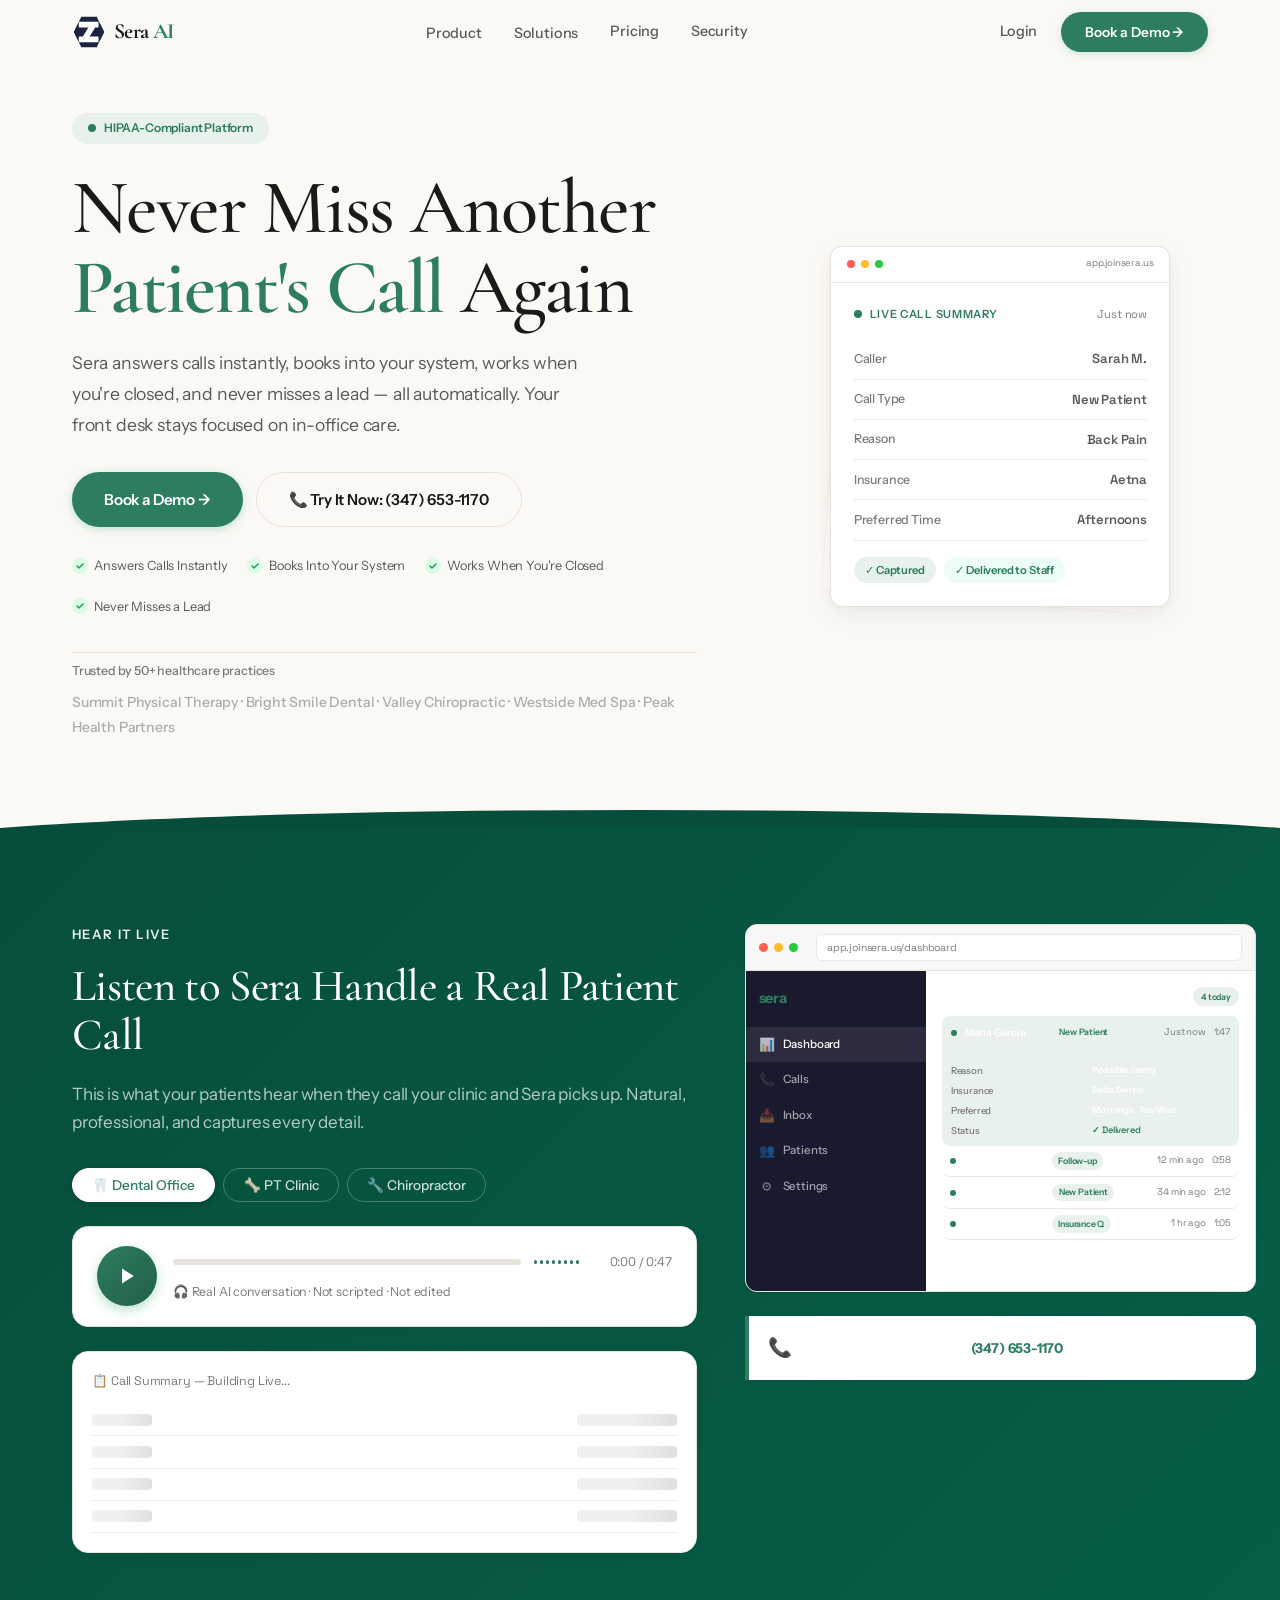
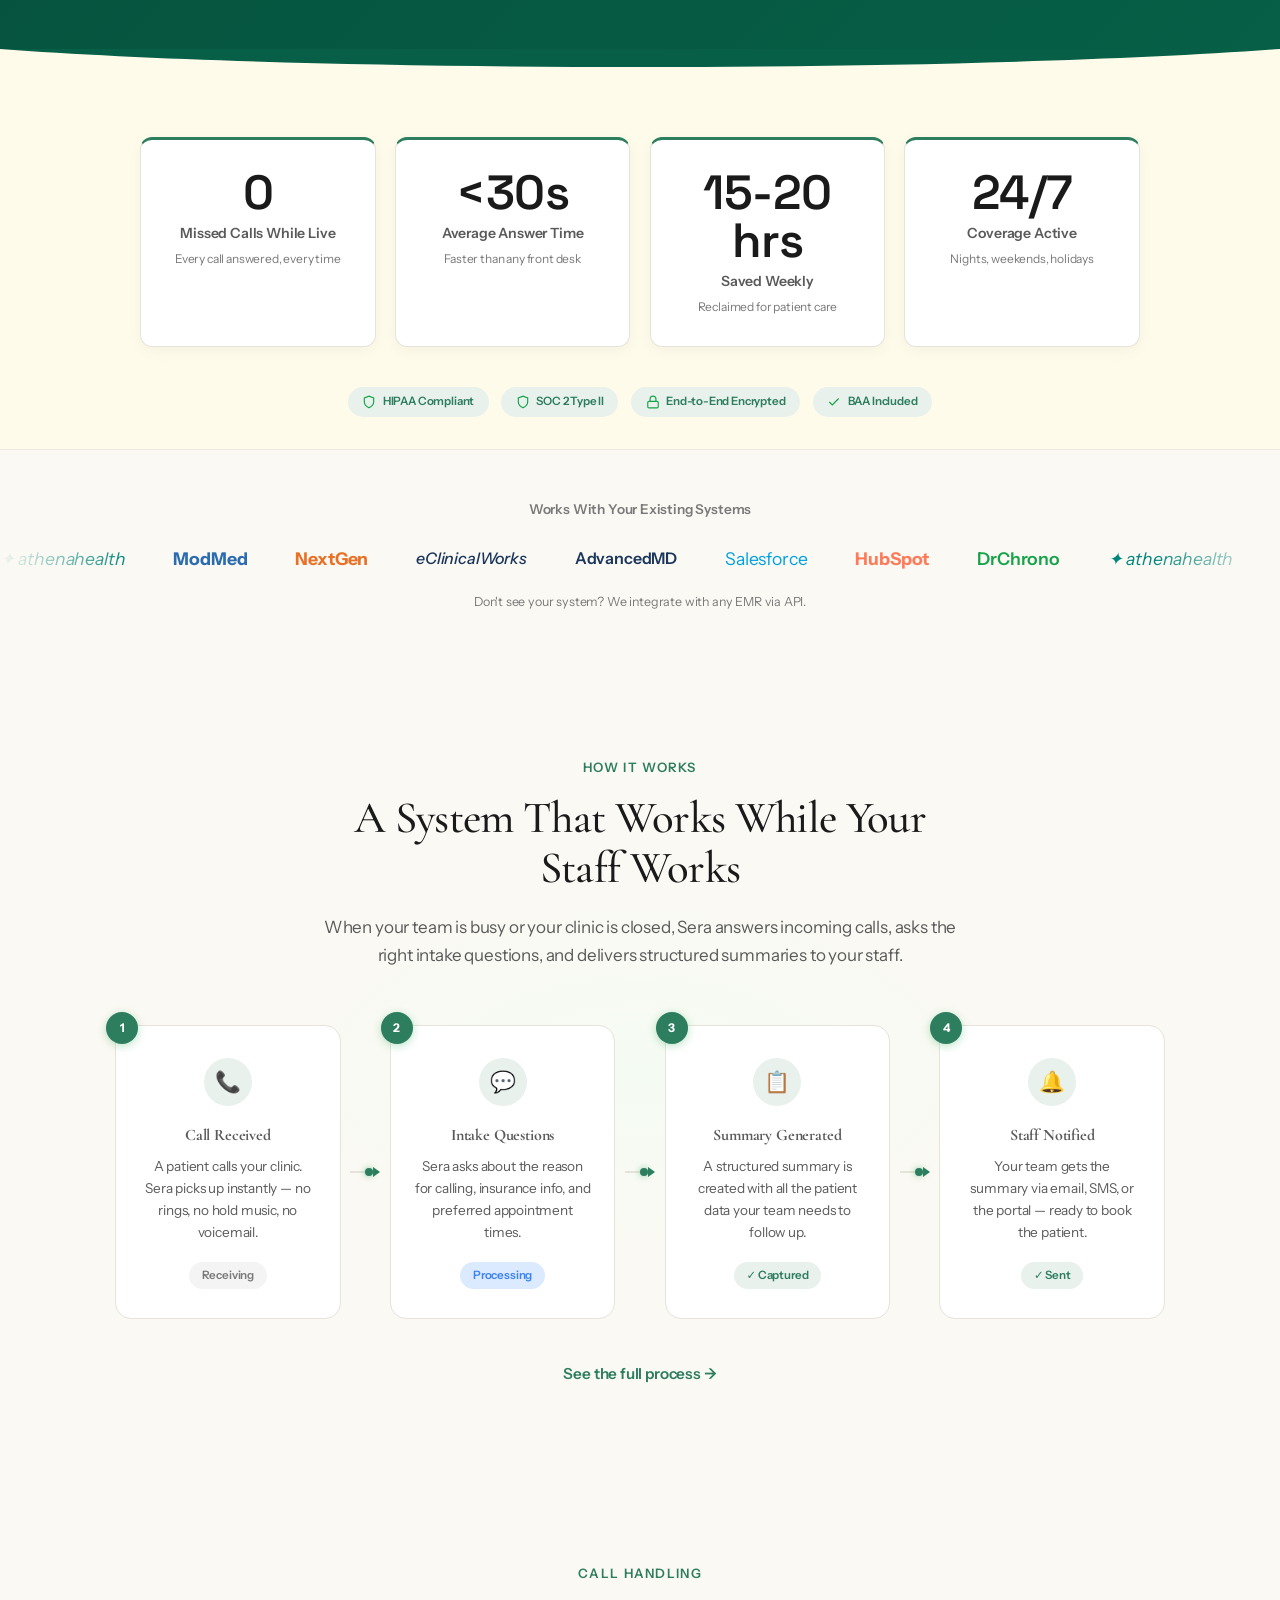
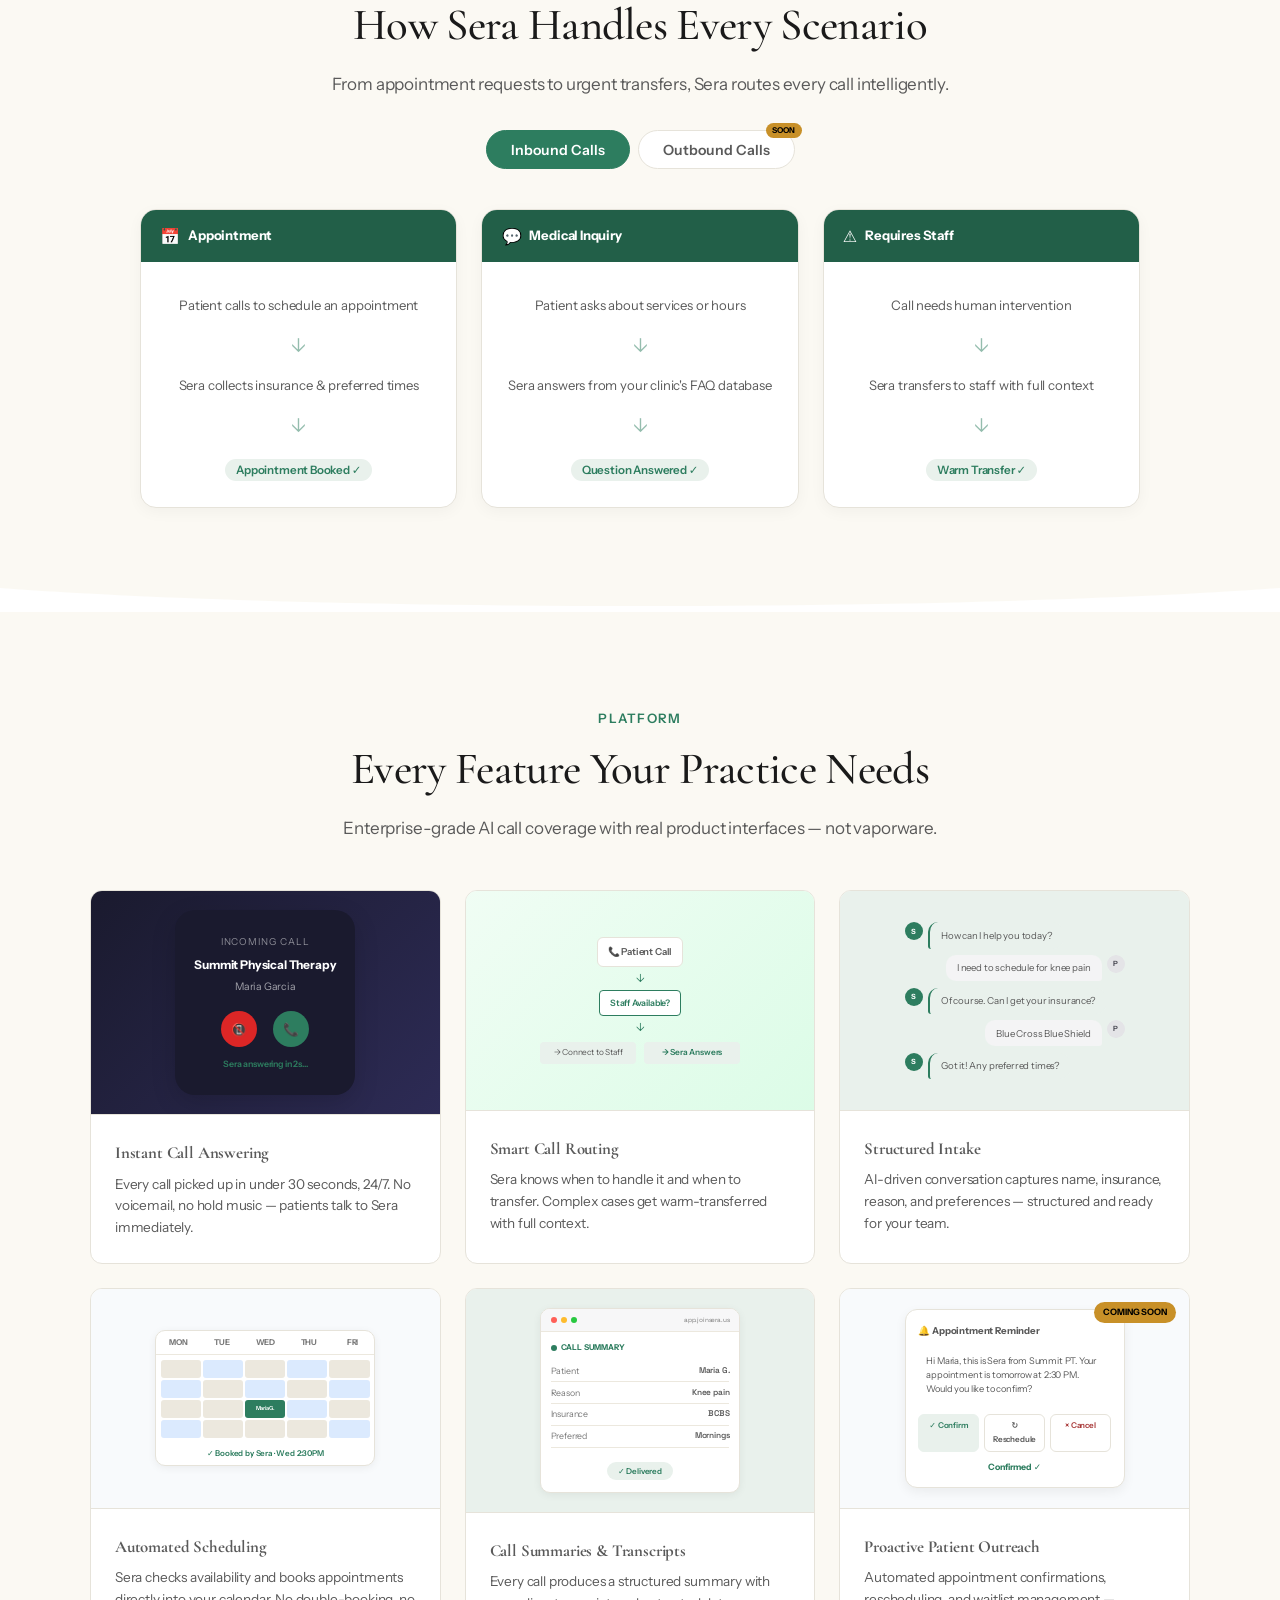
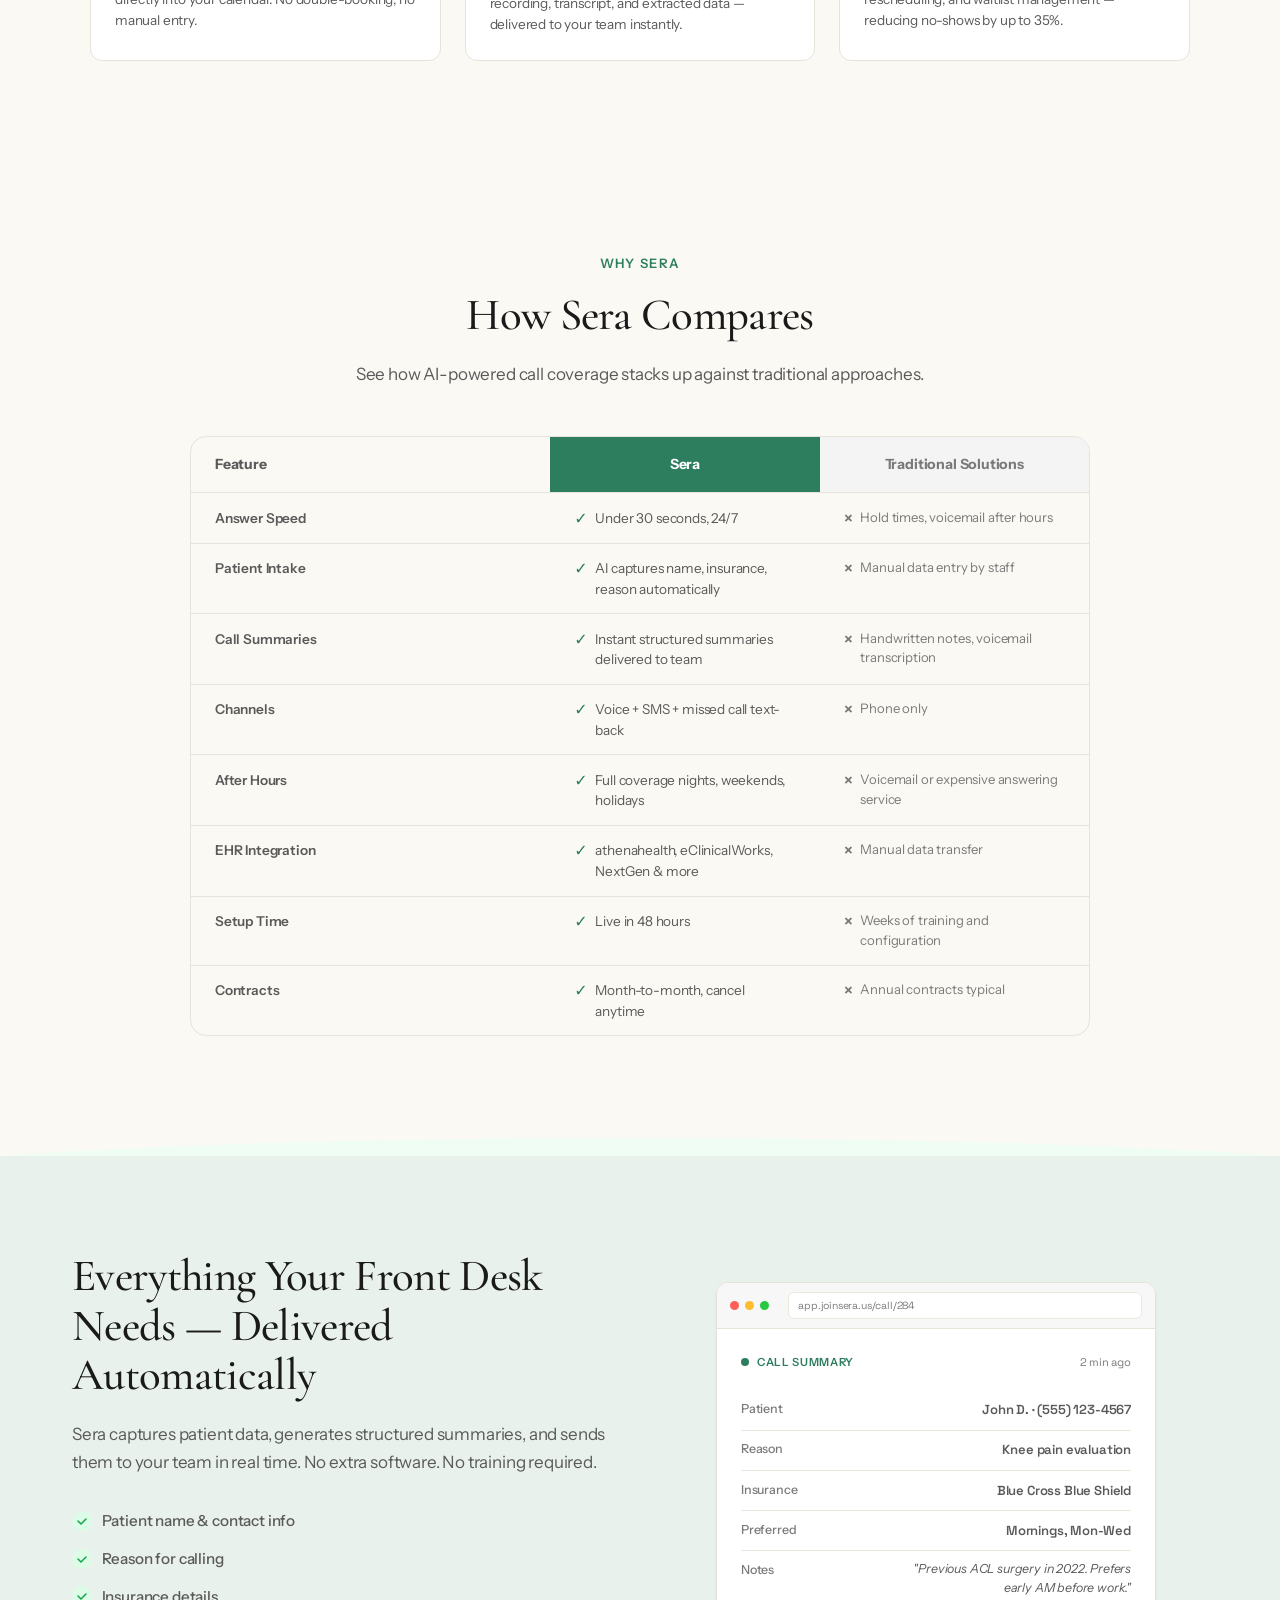
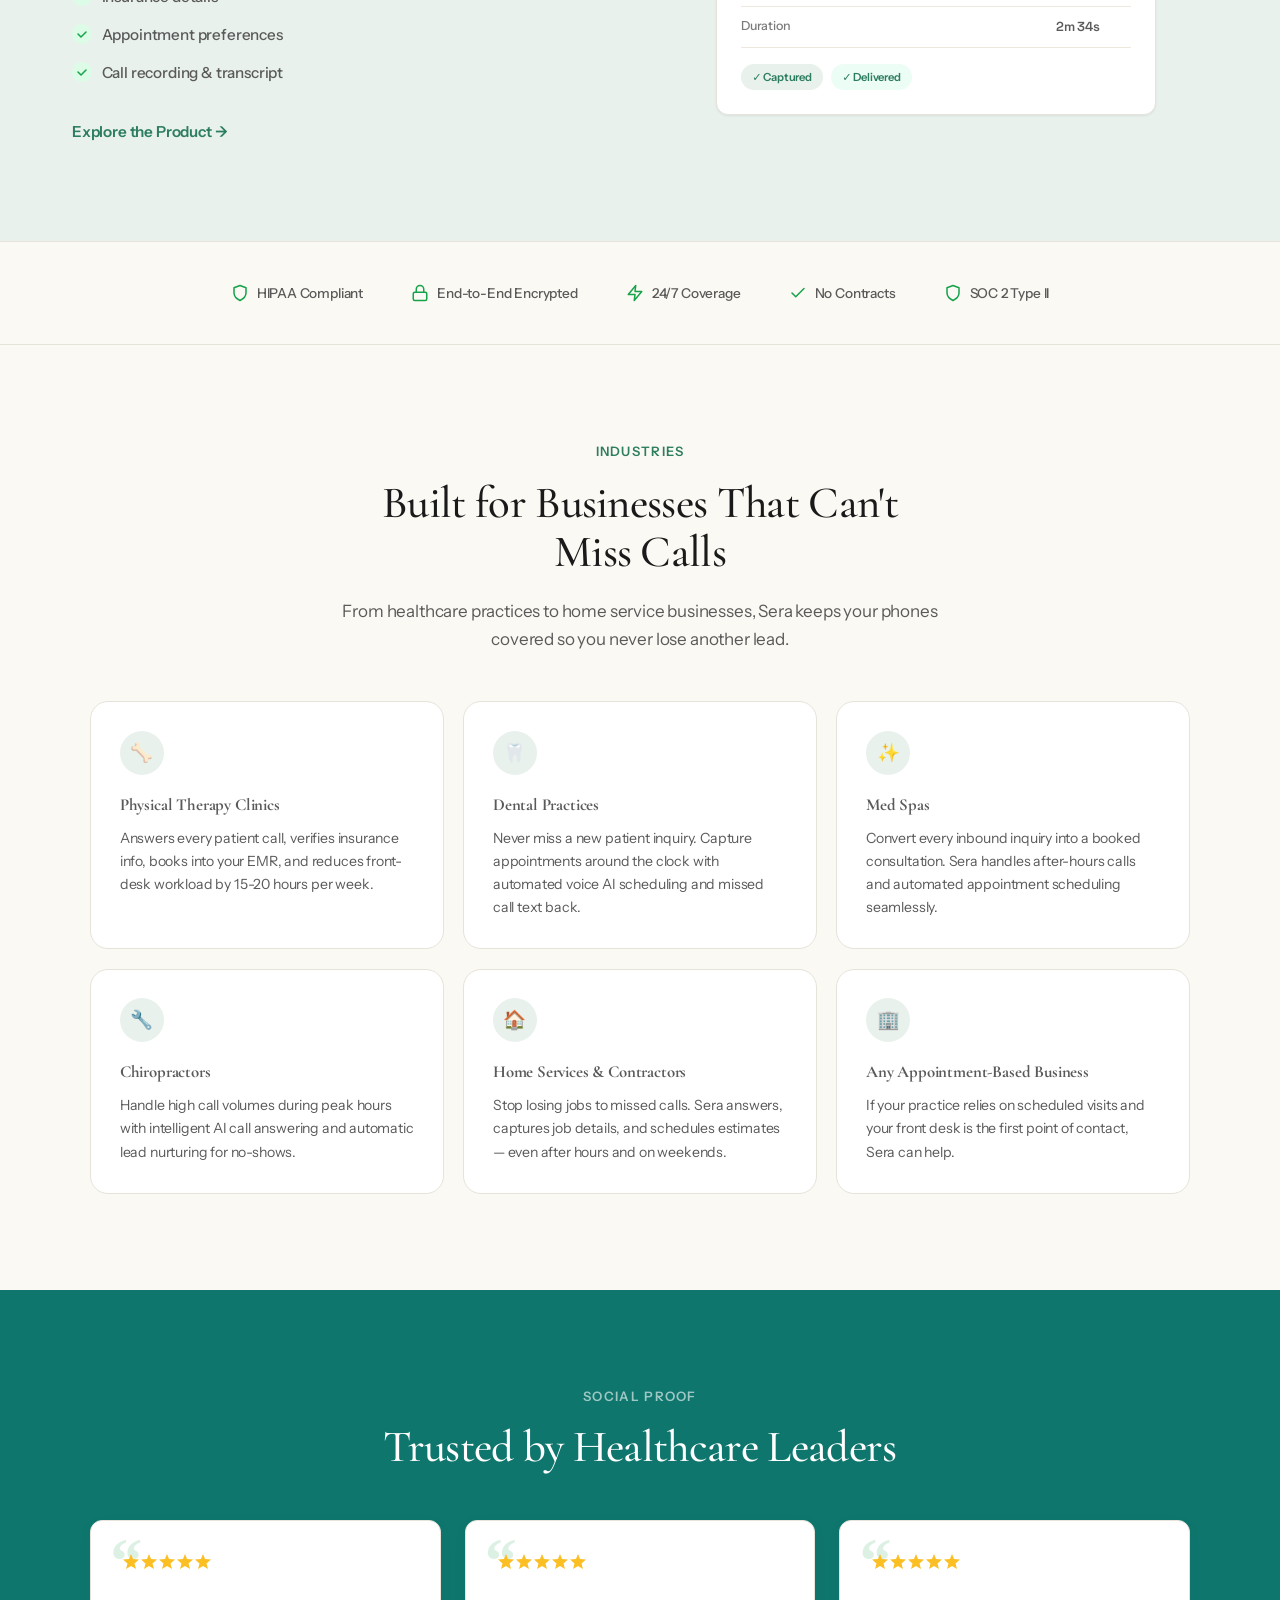
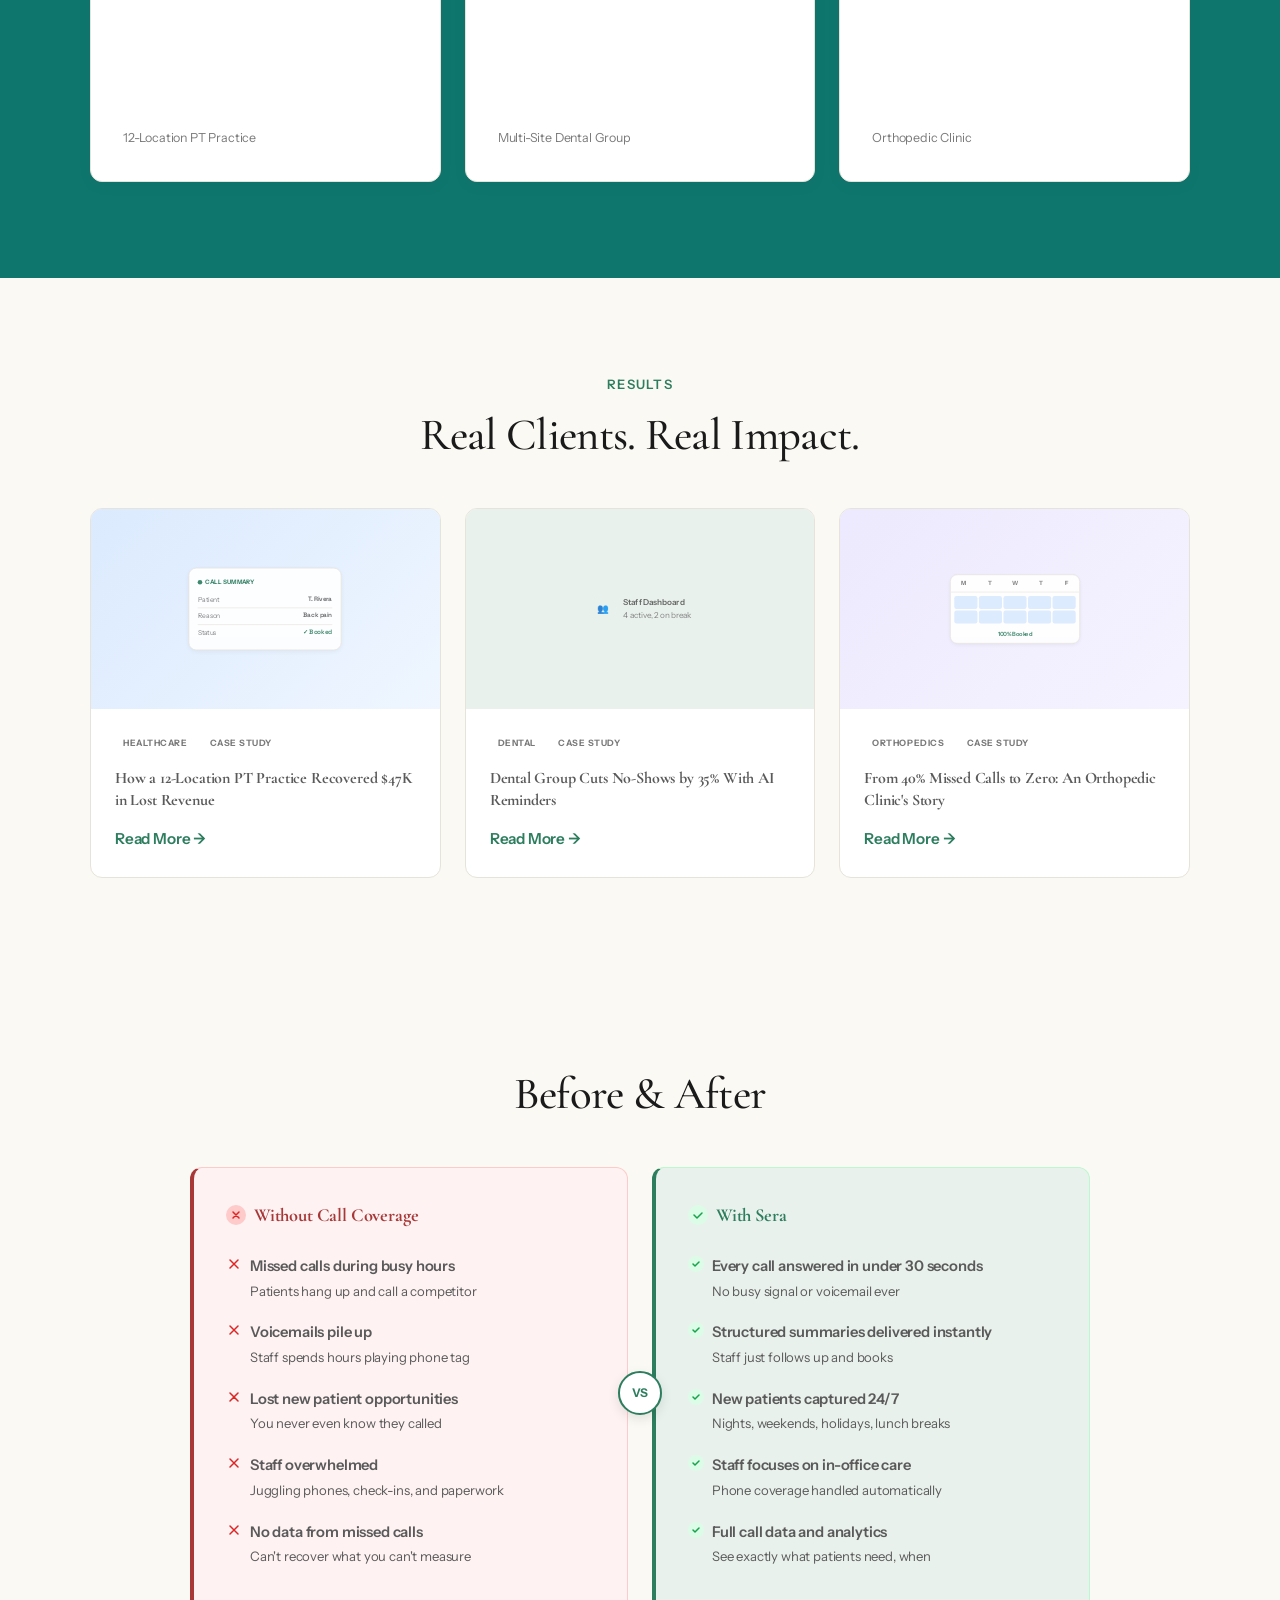
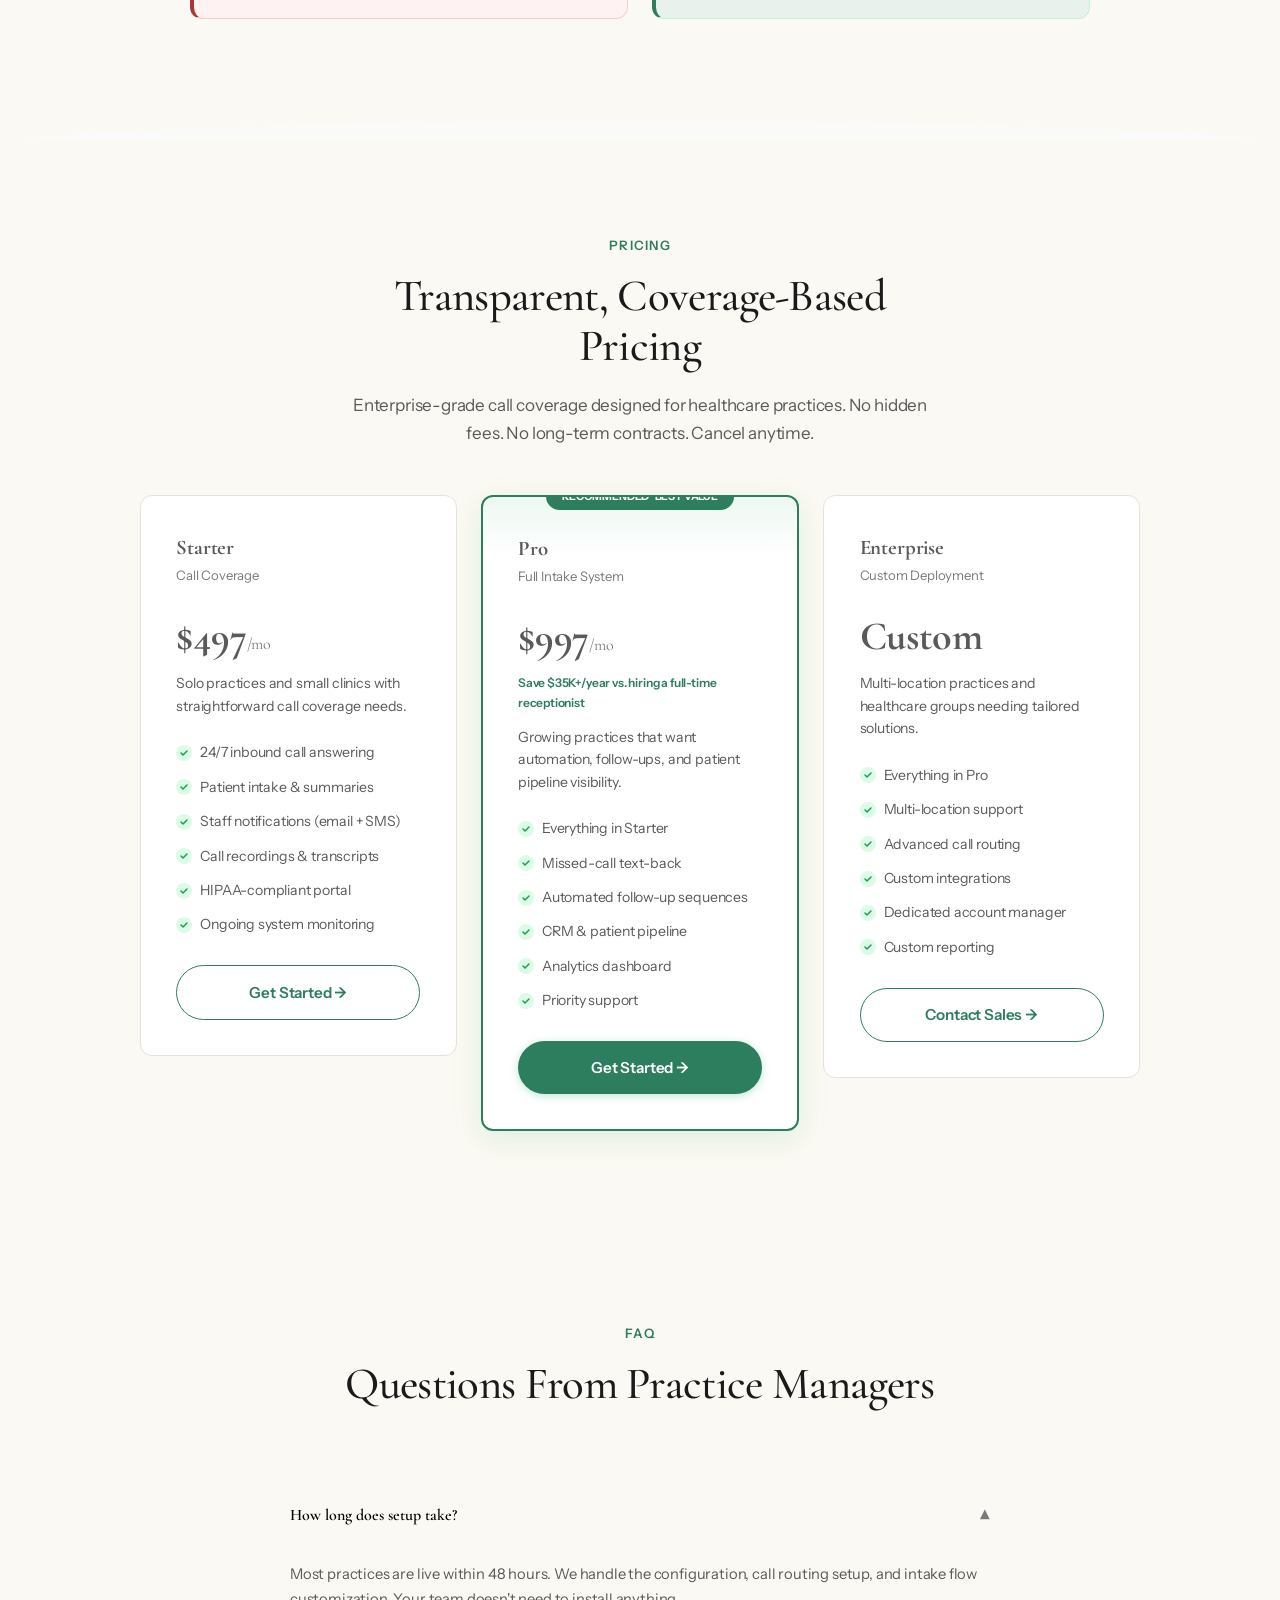
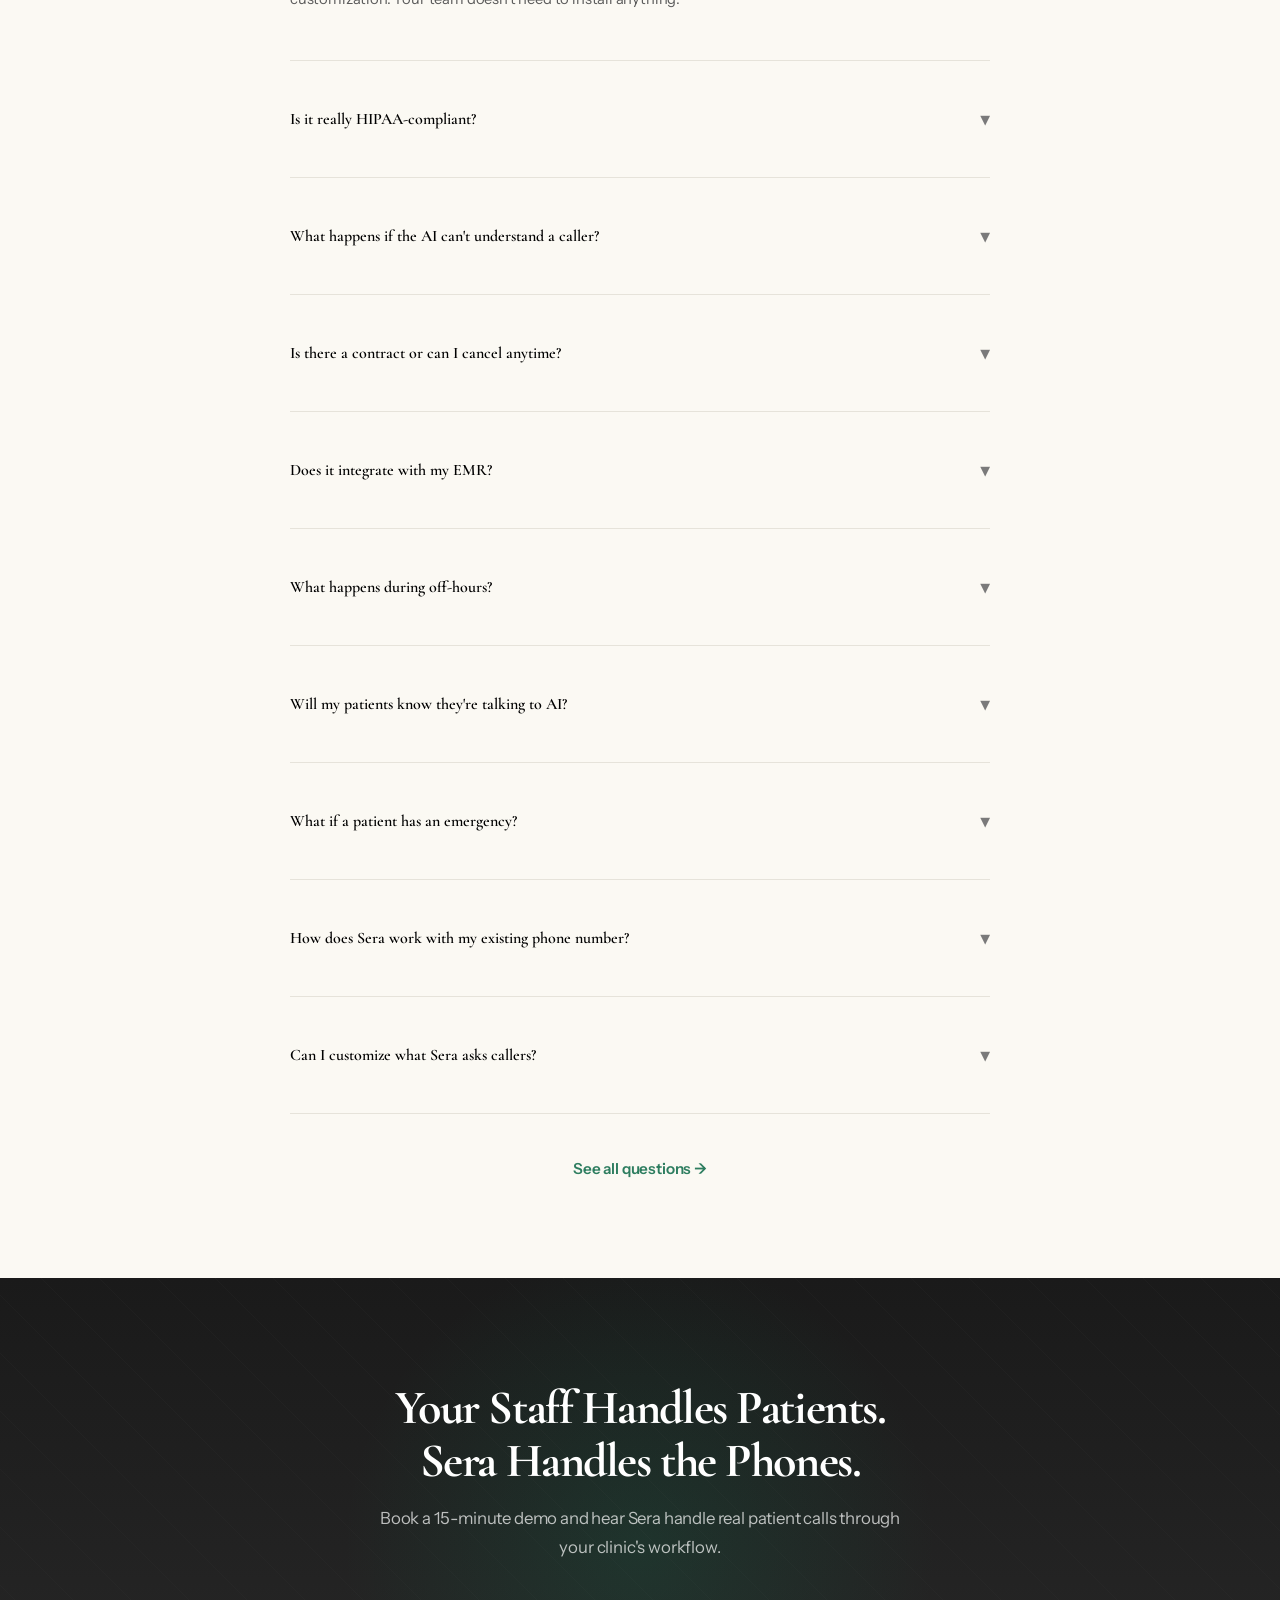
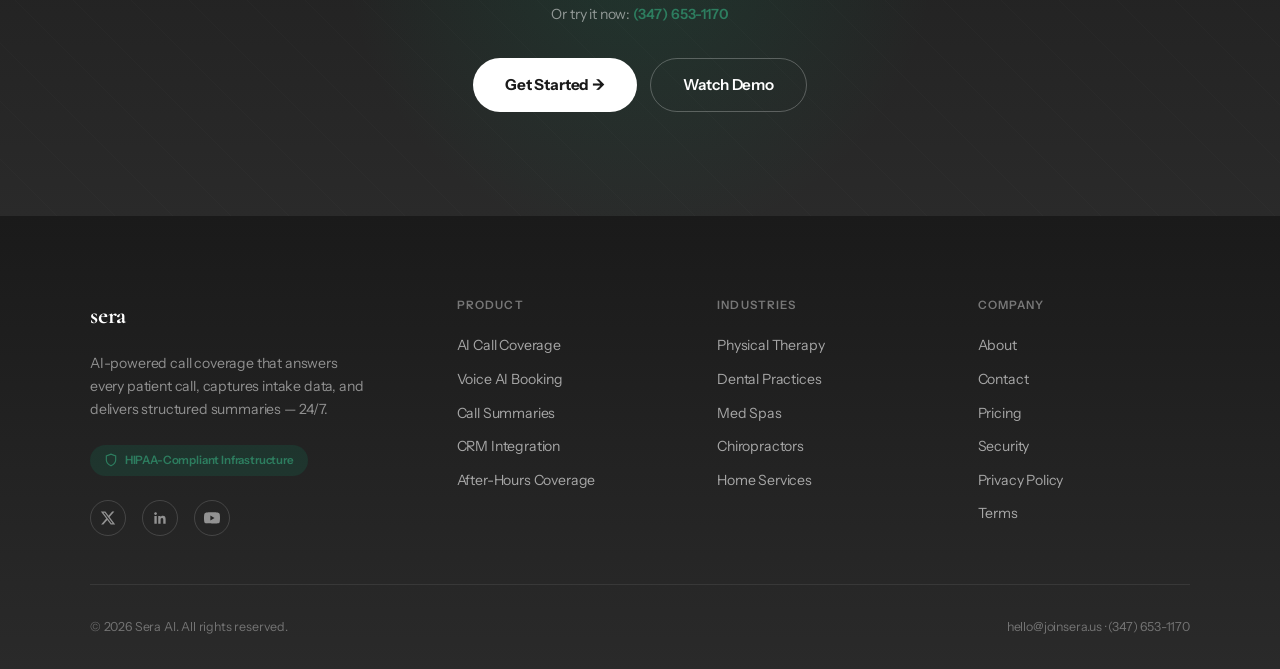
==== commit 0c79fa2a: "feat(harden): focus rings, reduced-motion, dead CTA repair, kill hero green-glow Resolves the audit'" ====
--- a/index.html
+++ b/index.html
@@ -56,7 +56,7 @@
 .hero-card-stack{position:relative;width:340px}
 .hero-card-bg-3{position:absolute;top:20px;left:8px;right:-8px;bottom:-10px;background:var(--card-bg);border-radius:var(--radius-card);border:1px solid var(--border);transform:rotate(-2deg) scale(0.9);opacity:0.2}
 .hero-card-bg-2{position:absolute;top:10px;left:-6px;right:6px;bottom:-5px;background:var(--card-bg);border-radius:var(--radius-card);border:1px solid var(--border);transform:rotate(4deg) scale(0.95);opacity:0.35;box-shadow:0 4px 12px rgba(0,0,0,0.04)}
-.hero-card{position:relative;z-index:2;background:var(--card-bg);border-radius:var(--radius-card);border:1px solid var(--border);box-shadow:var(--shadow-lg),0 0 60px rgba(13,155,106,0.08);overflow:hidden}
+.hero-card{position:relative;z-index:2;background:var(--card-bg);border-radius:var(--radius-card);border:1px solid var(--border);box-shadow:var(--shadow-lg);overflow:hidden}
 .hero-card__chrome{display:flex;align-items:center;gap:6px;padding:0.6rem 1rem;background:var(--bg-warm);border-bottom:1px solid var(--border-light)}
 .chrome-dot{width:8px;height:8px;border-radius:50%}
 .chrome-dot--r{background:#FF5F57}.chrome-dot--y{background:#FEBC2E}.chrome-dot--g{background:#28C840}
@@ -854,15 +854,15 @@
   <div class="case-studies__grid">
     <div class="case-card reveal">
       <div class="case-card__image case-card__image--blue"><div class="case-card__image-mockup"><div class="mockup-summary" style="transform:scale(0.9)"><div style="display:flex;align-items:center;gap:4px;margin-bottom:6px"><span style="width:6px;height:6px;border-radius:50%;background:var(--green)"></span><span style="font-size:0.5rem;font-weight:700;color:var(--green)">CALL SUMMARY</span></div><div class="mockup-summary__row"><span class="mockup-summary__label">Patient</span><span class="mockup-summary__val">T. Rivera</span></div><div class="mockup-summary__row"><span class="mockup-summary__label">Reason</span><span class="mockup-summary__val">Back pain</span></div><div class="mockup-summary__row"><span class="mockup-summary__label">Status</span><span class="mockup-summary__val" style="color:var(--green)">&check; Booked</span></div></div></div></div>
-      <div class="case-card__body"><div class="case-card__tags"><span class="case-card__tag">Healthcare</span><span class="case-card__tag">Case Study</span></div><div class="case-card__title">How a 12-Location PT Practice Recovered $47K in Lost Revenue</div><a href="#" class="green-link">Read More &rarr;</a></div>
+      <div class="case-card__body"><div class="case-card__tags"><span class="case-card__tag">Healthcare</span><span class="case-card__tag">Case Study</span></div><div class="case-card__title">How a 12-Location PT Practice Recovered $47K in Lost Revenue</div><a href="#dark-cta" class="green-link">Read More &rarr;</a></div>
     </div>
     <div class="case-card reveal">
       <div class="case-card__image case-card__image--green"><div class="case-card__image-mockup"><div style="display:flex;gap:8px;align-items:center"><div style="width:32px;height:32px;border-radius:50%;background:var(--green-light);display:flex;align-items:center;justify-content:center;font-size:0.7rem">&#x1F465;</div><div style="font-size:0.6rem;color:var(--text-heading);font-weight:600">Staff Dashboard<br><span style="color:var(--text-muted);font-weight:400">4 active, 2 on break</span></div></div></div></div>
-      <div class="case-card__body"><div class="case-card__tags"><span class="case-card__tag">Dental</span><span class="case-card__tag">Case Study</span></div><div class="case-card__title">Dental Group Cuts No-Shows by 35% With AI Reminders</div><a href="#" class="green-link">Read More &rarr;</a></div>
+      <div class="case-card__body"><div class="case-card__tags"><span class="case-card__tag">Dental</span><span class="case-card__tag">Case Study</span></div><div class="case-card__title">Dental Group Cuts No-Shows by 35% With AI Reminders</div><a href="#dark-cta" class="green-link">Read More &rarr;</a></div>
     </div>
     <div class="case-card reveal">
       <div class="case-card__image case-card__image--purple"><div class="case-card__image-mockup"><div class="mockup-cal" style="transform:scale(0.85);width:180px"><div class="mockup-cal__header"><span>M</span><span>T</span><span>W</span><span>T</span><span>F</span></div><div class="mockup-cal__grid"><div class="mockup-cal__slot mockup-cal__slot--busy"></div><div class="mockup-cal__slot mockup-cal__slot--busy"></div><div class="mockup-cal__slot mockup-cal__slot--busy"></div><div class="mockup-cal__slot mockup-cal__slot--busy"></div><div class="mockup-cal__slot mockup-cal__slot--busy"></div><div class="mockup-cal__slot mockup-cal__slot--busy"></div><div class="mockup-cal__slot mockup-cal__slot--busy"></div><div class="mockup-cal__slot mockup-cal__slot--busy"></div><div class="mockup-cal__slot mockup-cal__slot--busy"></div><div class="mockup-cal__slot mockup-cal__slot--busy"></div></div><div class="mockup-cal__booked">100% Booked</div></div></div></div>
-      <div class="case-card__body"><div class="case-card__tags"><span class="case-card__tag">Orthopedics</span><span class="case-card__tag">Case Study</span></div><div class="case-card__title">From 40% Missed Calls to Zero: An Orthopedic Clinic's Story</div><a href="#" class="green-link">Read More &rarr;</a></div>
+      <div class="case-card__body"><div class="case-card__tags"><span class="case-card__tag">Orthopedics</span><span class="case-card__tag">Case Study</span></div><div class="case-card__title">From 40% Missed Calls to Zero: An Orthopedic Clinic's Story</div><a href="#dark-cta" class="green-link">Read More &rarr;</a></div>
     </div>
   </div>
 </div></section>
@@ -926,7 +926,7 @@
   <h2 class="dark-cta__headline">Your Staff Handles Patients.<br>Sera Handles the Phones.</h2>
   <p class="dark-cta__sub">Book a 15-minute demo and hear Sera handle real patient calls through your clinic's workflow.</p>
   <p style="color:rgba(255,255,255,0.5);font-size:0.88rem;margin-bottom:2rem">Or try it now: <a href="tel:3476531170" style="color:var(--teal);font-weight:600">(347) 653-1170</a></p>
-  <div class="dark-cta__buttons"><a href="#" class="btn btn--white">Get Started &rarr;</a><a href="#audio-demo" class="btn btn--ghost">Watch Demo</a></div>
+  <div class="dark-cta__buttons"><a href="#dark-cta" class="btn btn--white">Get Started &rarr;</a><a href="#audio-demo" class="btn btn--ghost">Watch Demo</a></div>
 </div></div></section>
 
 <!-- FOOTER -->
--- a/css/styles.css
+++ b/css/styles.css
@@ -5,34 +5,53 @@
 
 /* --- CSS Variables --- */
 :root {
-  --green: #0D9B6A;
-  --green-hover: #0B8A5E;
-  --green-light: #ECFDF5;
-  --green-glow: rgba(13, 155, 106, 0.12);
-  --green-dark: #064E3B;
-  --teal: #10B981;
-  --dark: #0A1A14;
-  --dark-mid: #0D1F17;
-  --dark-gradient: linear-gradient(180deg, #0A1A14 0%, #0D1F17 100%);
-
-  --text-primary: #111827;
-  --text-secondary: #6B7280;
-  --text-muted: #9CA3AF;
-  --bg-white: #FFFFFF;
-  --bg-off-white: #F9FAFB;
-  --bg-green-tint: #F0FDF4;
-
-  --border: rgba(0, 0, 0, 0.06);
-  --border-light: rgba(0, 0, 0, 0.04);
-
-  --shadow-sm: 0 1px 3px rgba(0,0,0,0.06), 0 1px 2px rgba(0,0,0,0.04);
-  --shadow-md: 0 4px 12px rgba(0,0,0,0.06), 0 1px 3px rgba(0,0,0,0.04);
-  --shadow-lg: 0 8px 24px rgba(0,0,0,0.08), 0 2px 6px rgba(0,0,0,0.04);
-  --shadow-glow: 0 0 60px var(--green-glow);
-
-  --radius-sm: 8px;
-  --radius-md: 12px;
-  --radius-lg: 16px;
+  /* ── Brand palette (DESIGN.md target) ─────────────────────────── */
+  --charcoal: #1a1a1a;
+  --charcoal-soft: #2a2a2a;
+  --healthcare-green: #2d7d5f;
+  --healthcare-green-deep: #225f48;
+  --healthcare-green-tint: #e9f1ec;
+  --clinical-blue: #0066cc;
+  --clinical-blue-tint: #e6f0fa;
+  --terracotta: #c85a2a;
+
+  /* ── Neutrals (warm-tinted; pure values forbidden) ───────────── */
+  --ivory: #fbf9f3;
+  --paper: #f5f2ea;
+  --rule: #e6e3da;
+  --rule-soft: #ece8de;
+  --graphite: #5a5a5a;
+  --slate: #7a7a7a;
+
+  /* ── Legacy aliases (preserve cascade across existing rules) ── */
+  --green: var(--healthcare-green);
+  --green-hover: var(--healthcare-green-deep);
+  --green-light: var(--healthcare-green-tint);
+  --green-glow: rgba(45, 125, 95, 0.18);
+  --green-dark: var(--healthcare-green-deep);
+  --teal: var(--healthcare-green);
+  --dark: var(--charcoal);
+  --dark-mid: var(--charcoal-soft);
+  --dark-gradient: linear-gradient(180deg, #1a1a1a 0%, #2a2a2a 100%);
+
+  --text-primary: var(--charcoal);
+  --text-secondary: var(--graphite);
+  --text-muted: var(--slate);
+  --bg-white: var(--ivory);
+  --bg-off-white: var(--paper);
+  --bg-green-tint: var(--healthcare-green-tint);
+
+  --border: var(--rule);
+  --border-light: var(--rule-soft);
+
+  --shadow-sm: 0 1px 3px rgba(26,26,26,0.04), 0 1px 2px rgba(26,26,26,0.03);
+  --shadow-md: 0 4px 12px rgba(26,26,26,0.05), 0 1px 3px rgba(26,26,26,0.03);
+  --shadow-lg: 0 8px 24px rgba(26,26,26,0.06), 0 2px 6px rgba(26,26,26,0.03);
+  --shadow-glow: 0 0 0 3px rgba(45,125,95,0.20);
+
+  --radius-sm: 4px;
+  --radius-md: 8px;
+  --radius-lg: 12px;
   --radius-pill: 100px;
 
   --font-display: 'Cormorant Garamond', Georgia, 'Times New Roman', serif;
@@ -40,9 +59,9 @@
   --font-body: 'Instrument Sans', system-ui, sans-serif;
   --font-mono: 'Space Grotesk', 'IBM Plex Mono', monospace;
 
-  --positive: #0D9B6A;
-  --negative: #DC2626;
-  --yellow: #F59E0B;
+  --positive: var(--healthcare-green);
+  --negative: #a83838;
+  --yellow: #c89028;
 }
 
 /* --- Reset --- */
@@ -62,6 +81,37 @@
 button { font-family: inherit; cursor: pointer; border: none; background: none; }
 ul { list-style: none; }
 img { max-width: 100%; display: block; }
+
+/* --- Global focus ring (WCAG 2.4.7) --- */
+:focus { outline: none; }
+:focus-visible {
+  outline: none;
+  box-shadow: 0 0 0 3px rgba(45,125,95,0.25);
+  border-radius: 4px;
+}
+a:focus-visible,
+button:focus-visible,
+.btn:focus-visible,
+.nav__link:focus-visible,
+.nav__cta:focus-visible {
+  box-shadow: 0 0 0 3px rgba(45,125,95,0.30);
+}
+
+/* --- Reduced motion (WCAG 2.3.3) --- */
+@media (prefers-reduced-motion: reduce) {
+  *,
+  *::before,
+  *::after {
+    animation-duration: 0.01ms !important;
+    animation-iteration-count: 1 !important;
+    transition-duration: 0.01ms !important;
+    scroll-behavior: auto !important;
+  }
+  .reveal {
+    opacity: 1;
+    transform: none;
+  }
+}
 h1, h2, h3, h4, h5, h6 { font-family: var(--font-heading); color: var(--text-primary); }
 h3, h4, h5, h6 { font-family: var(--font-body); font-weight: 600; }
 
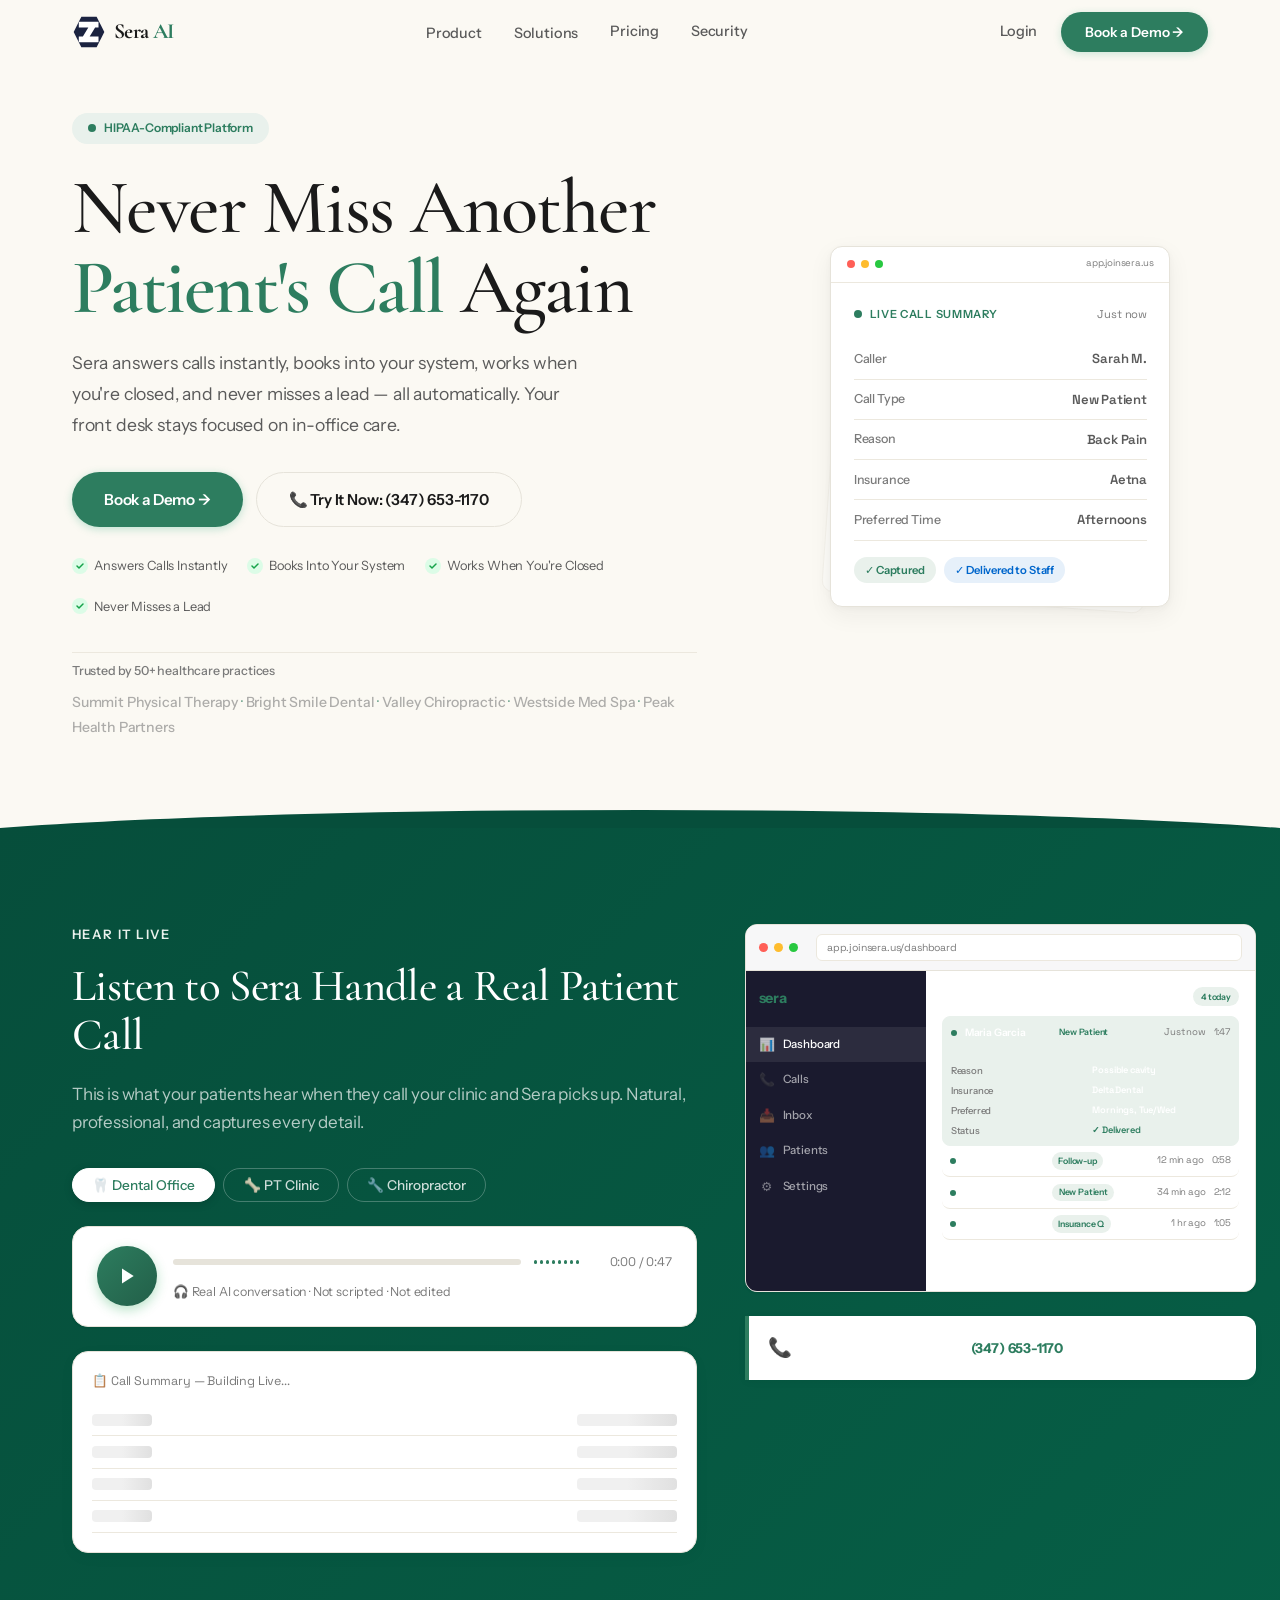
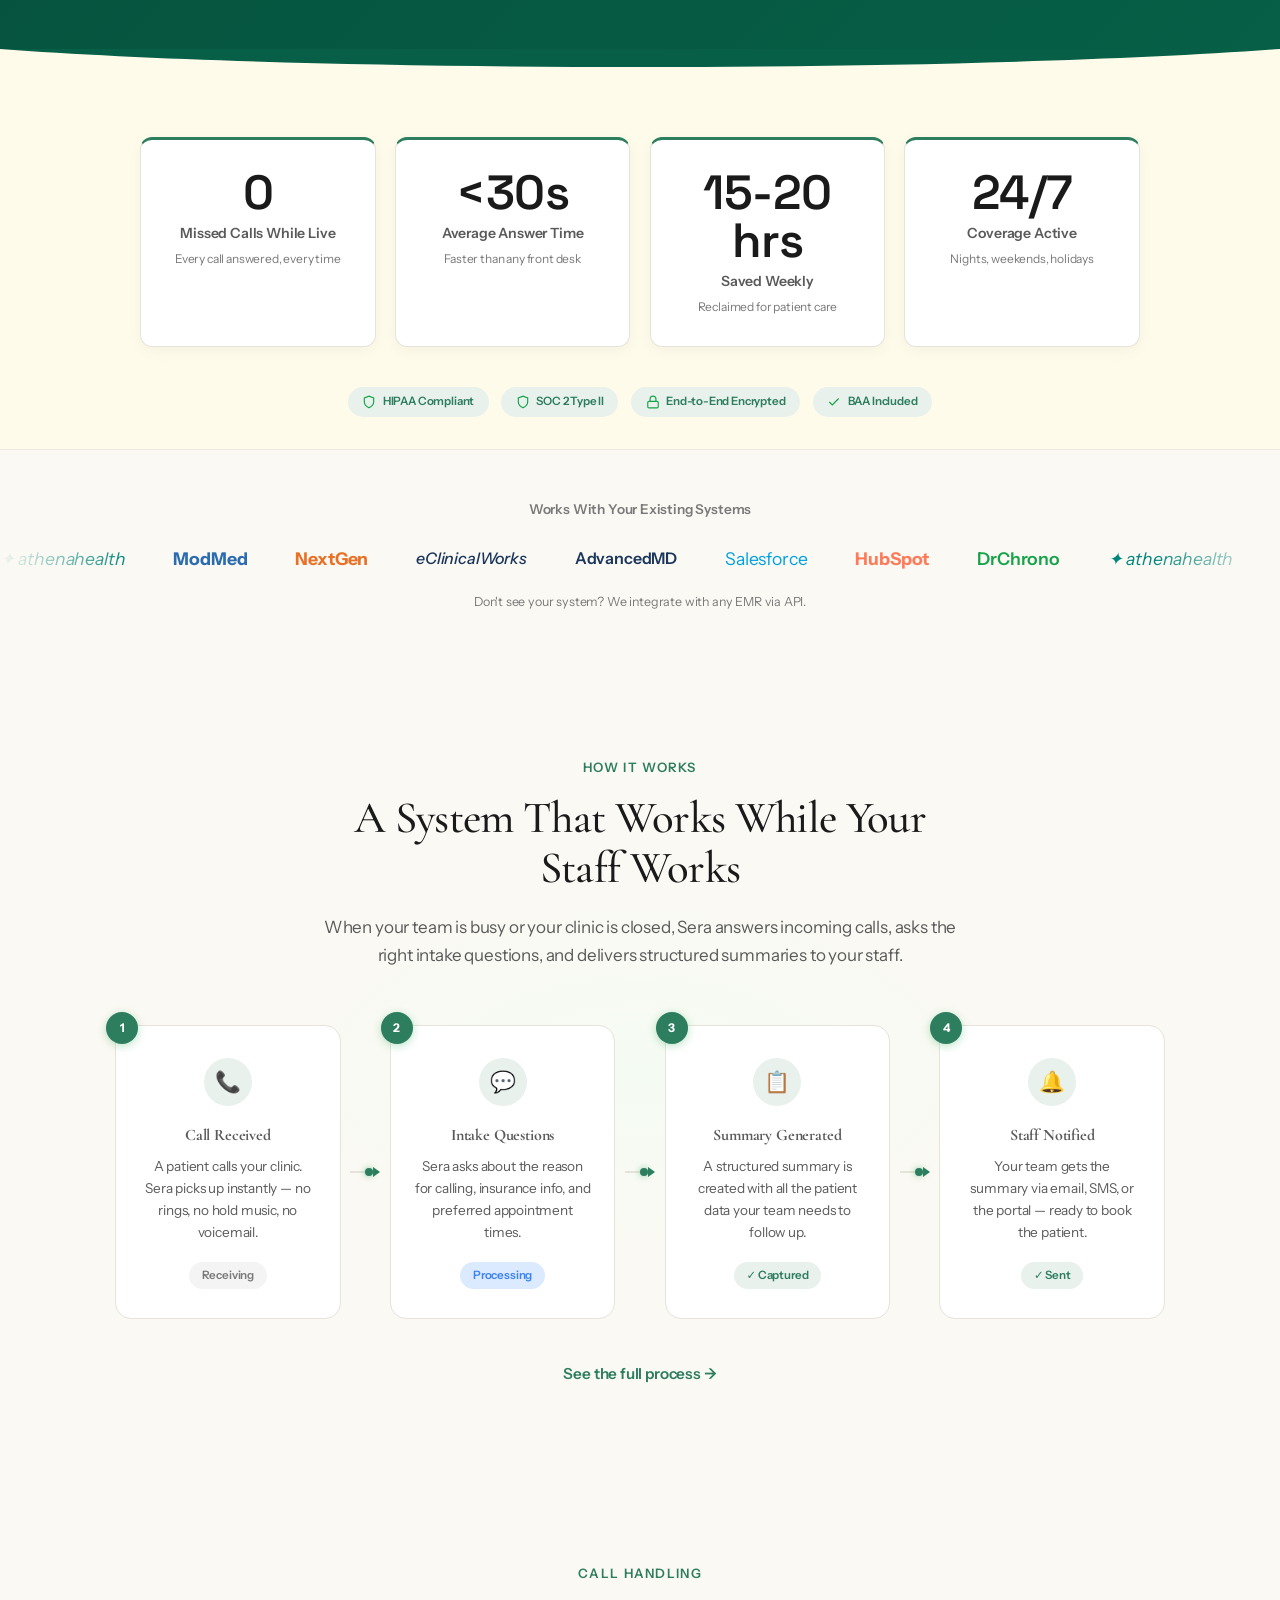
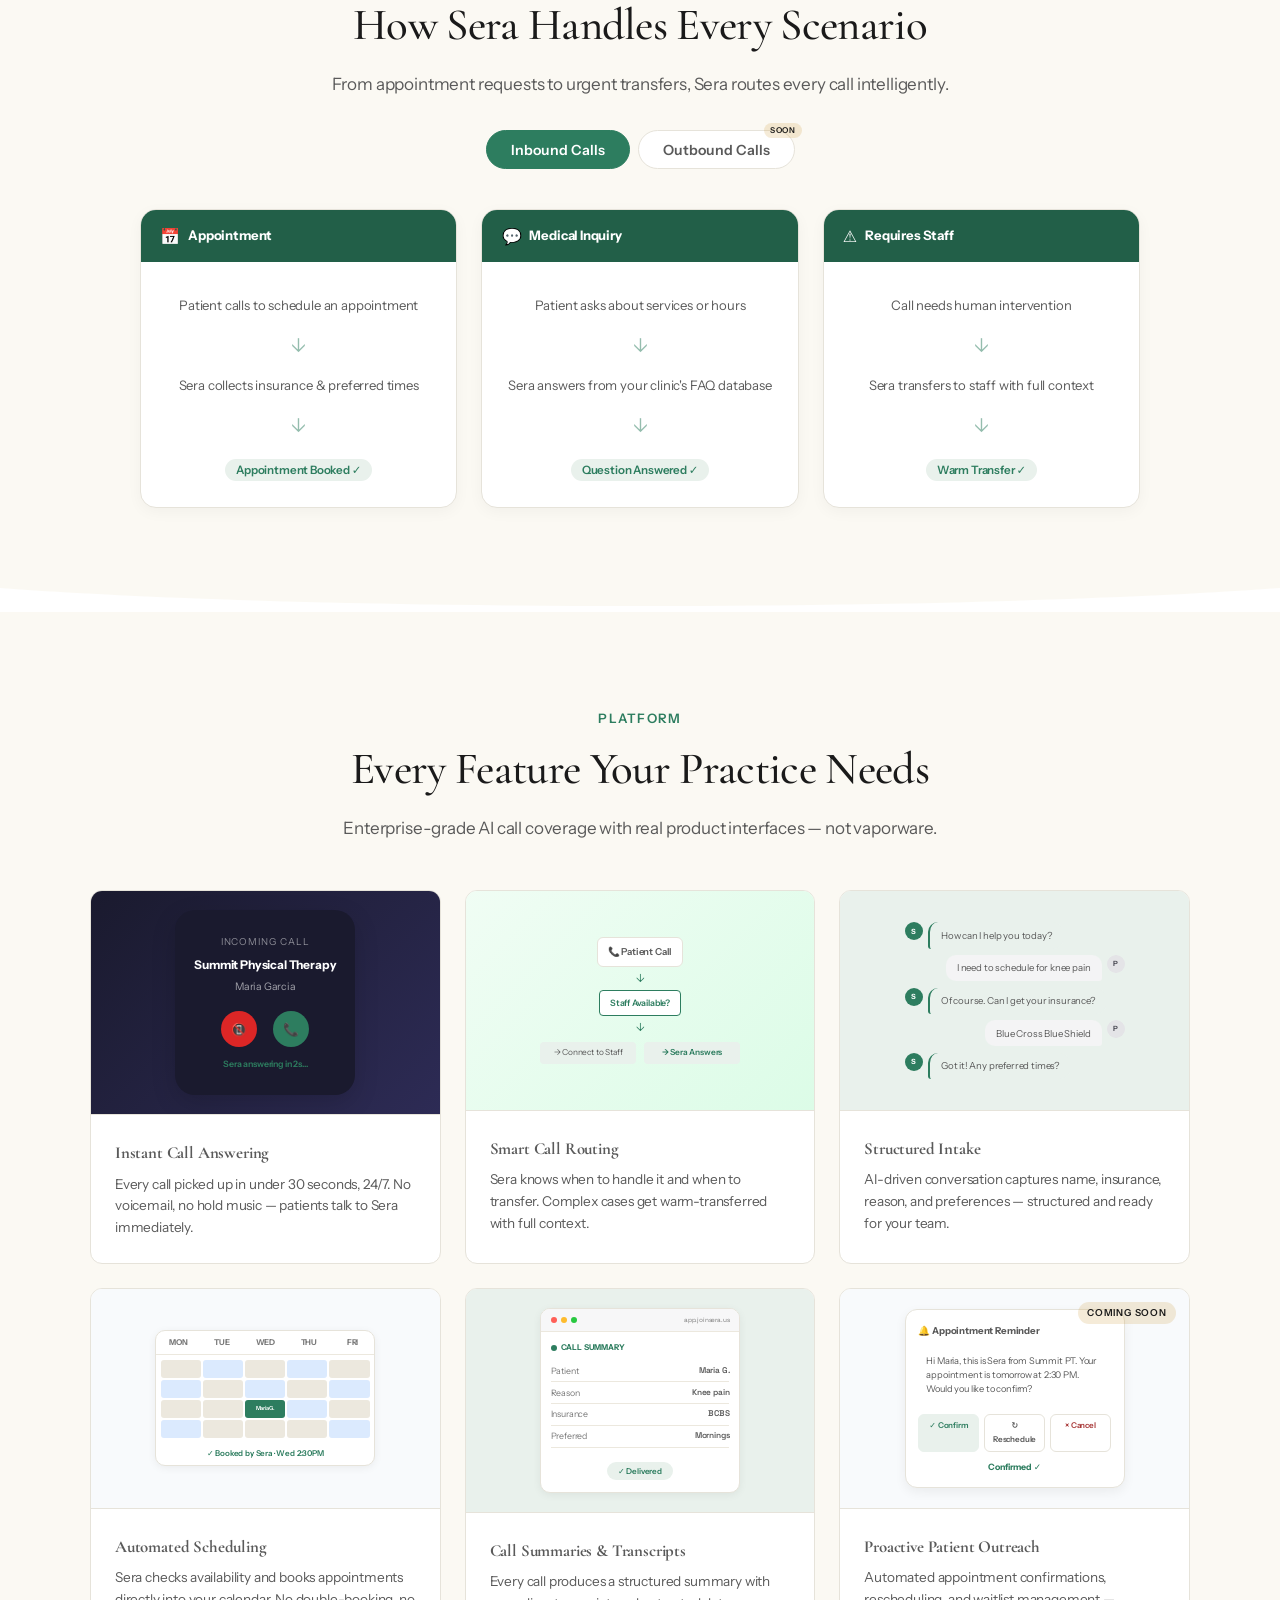
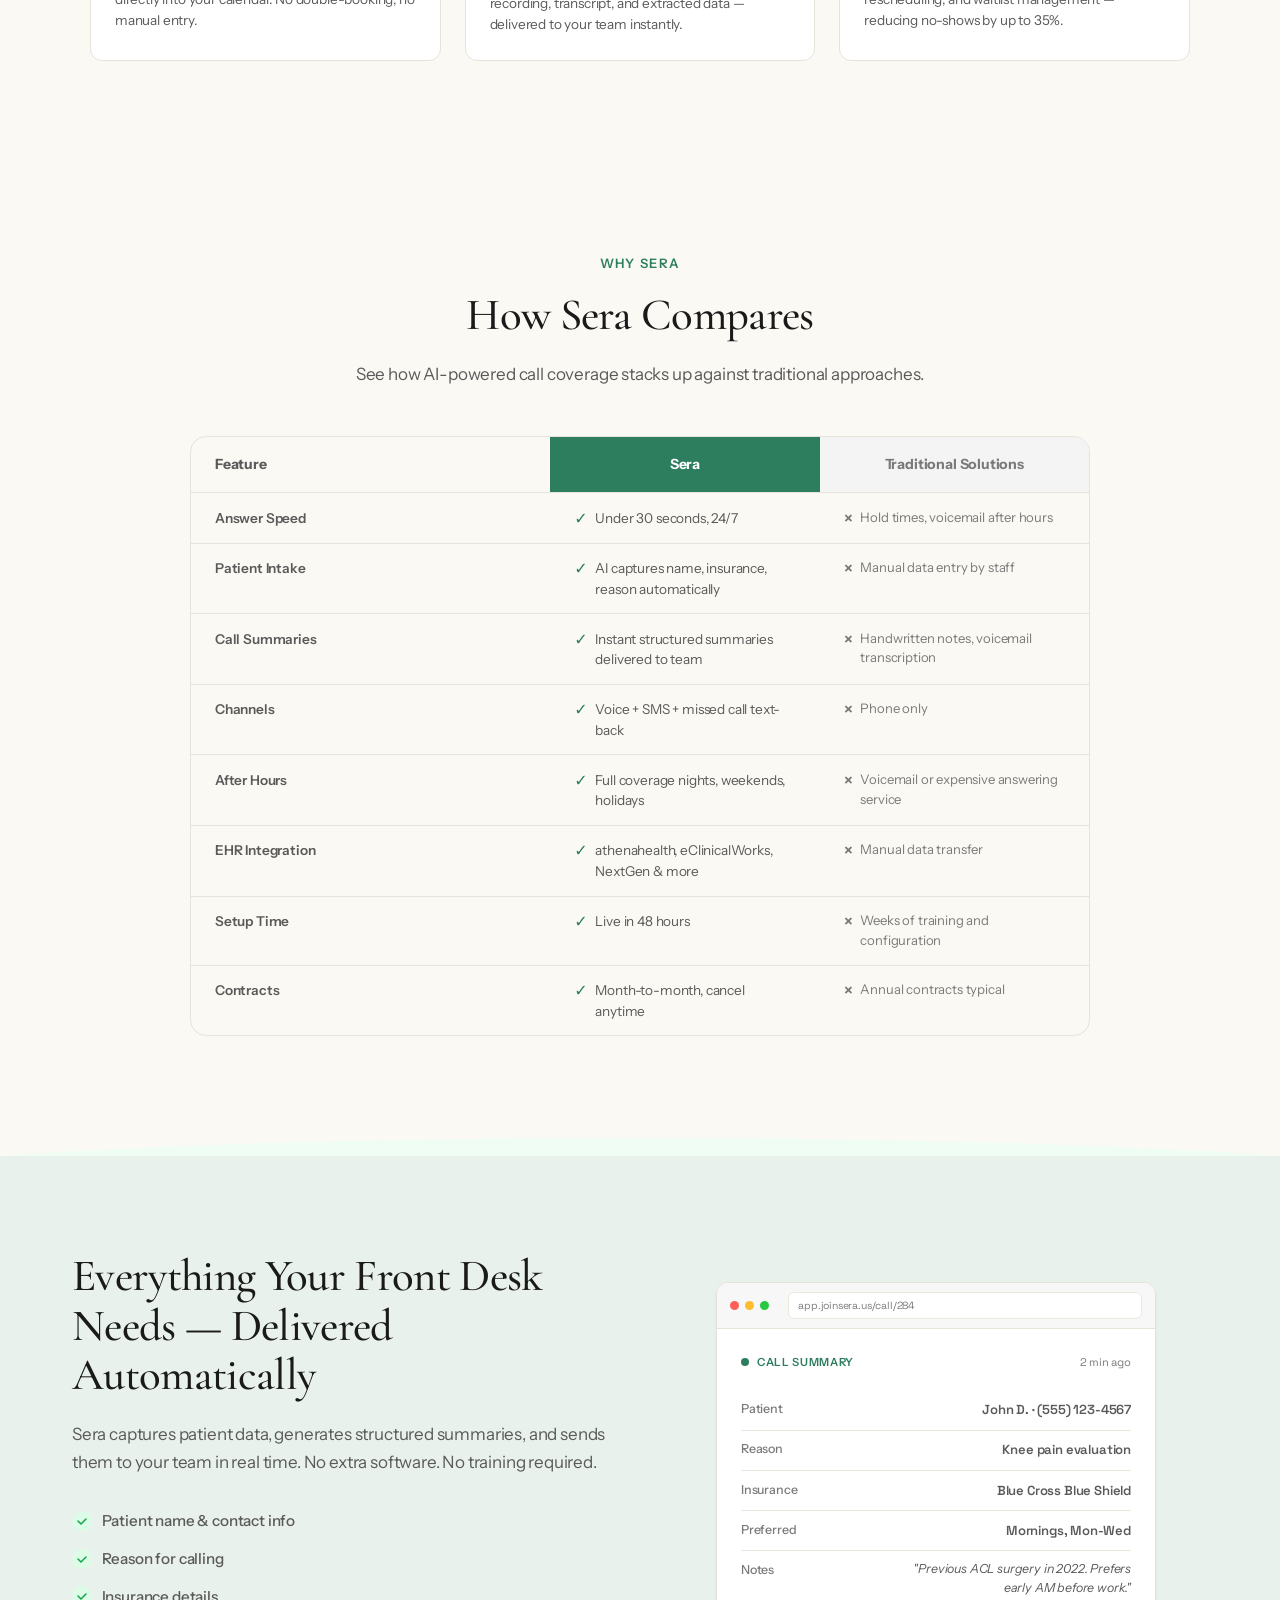
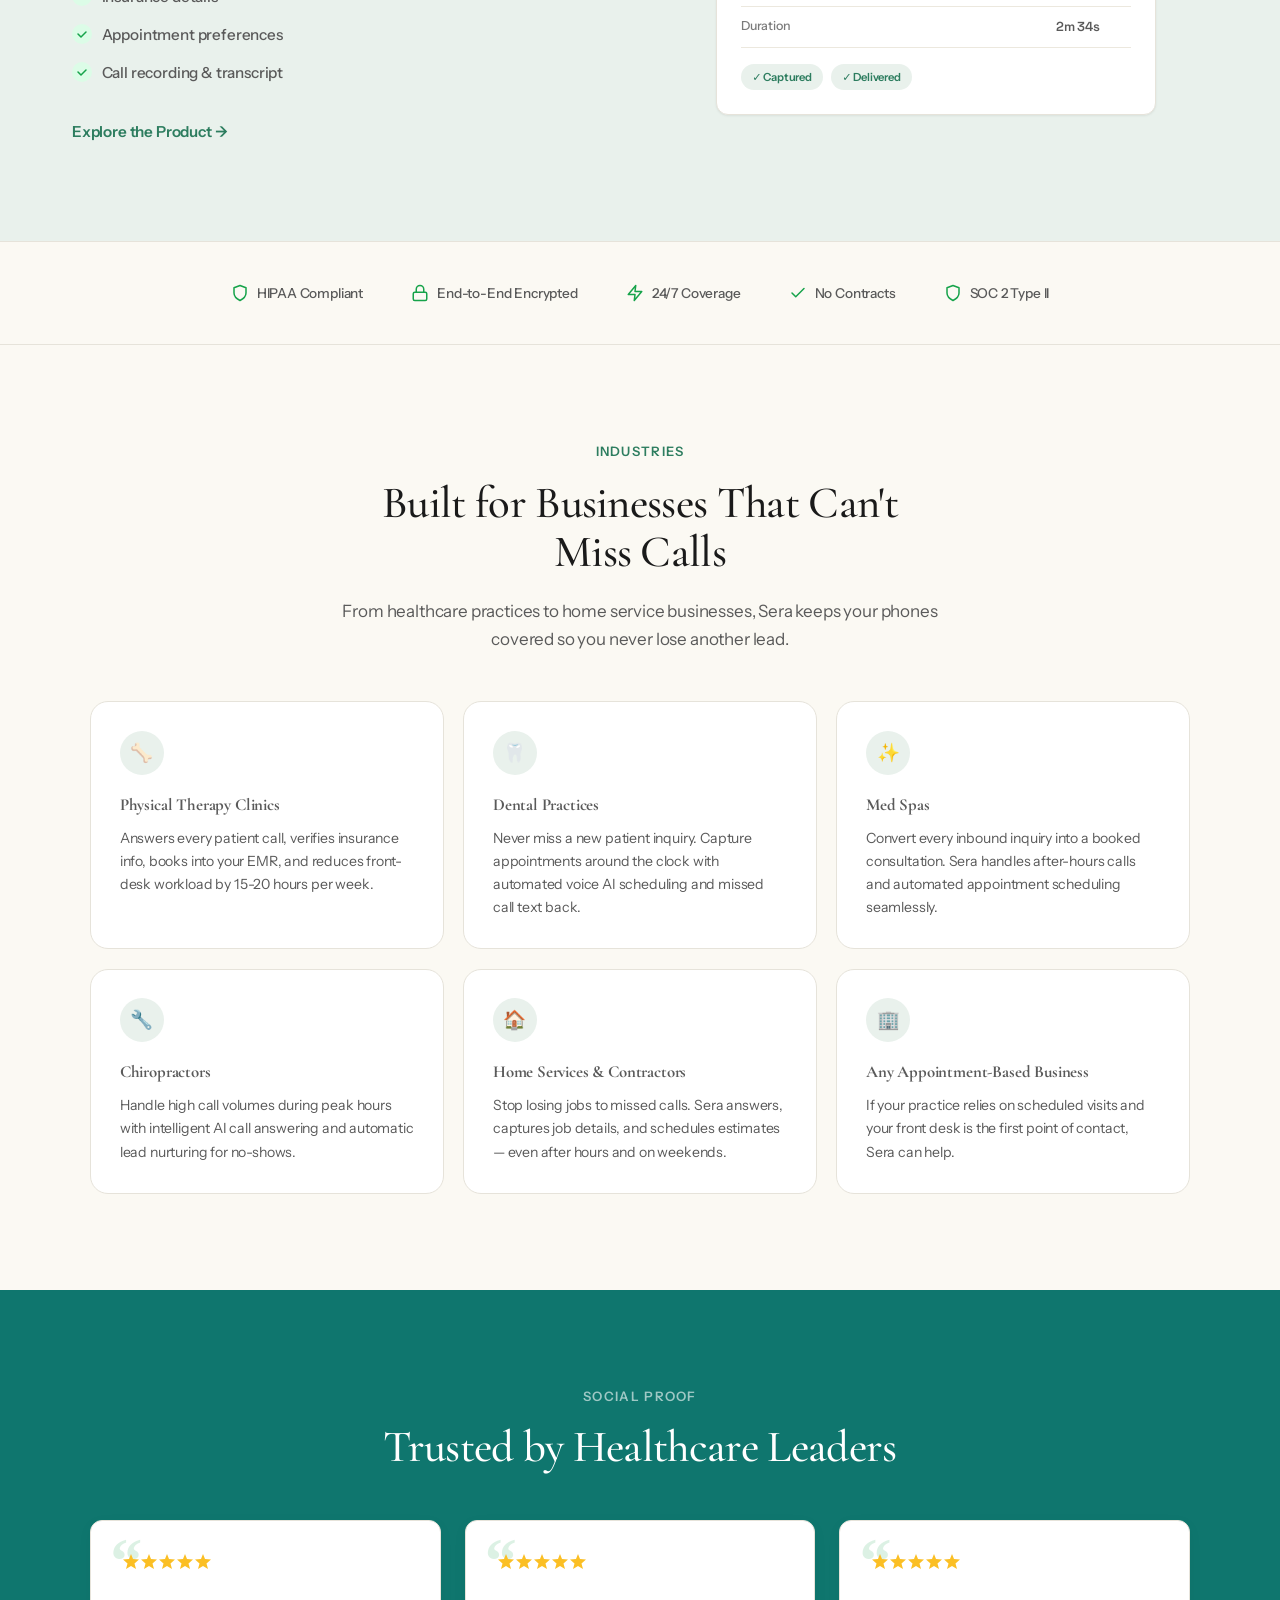
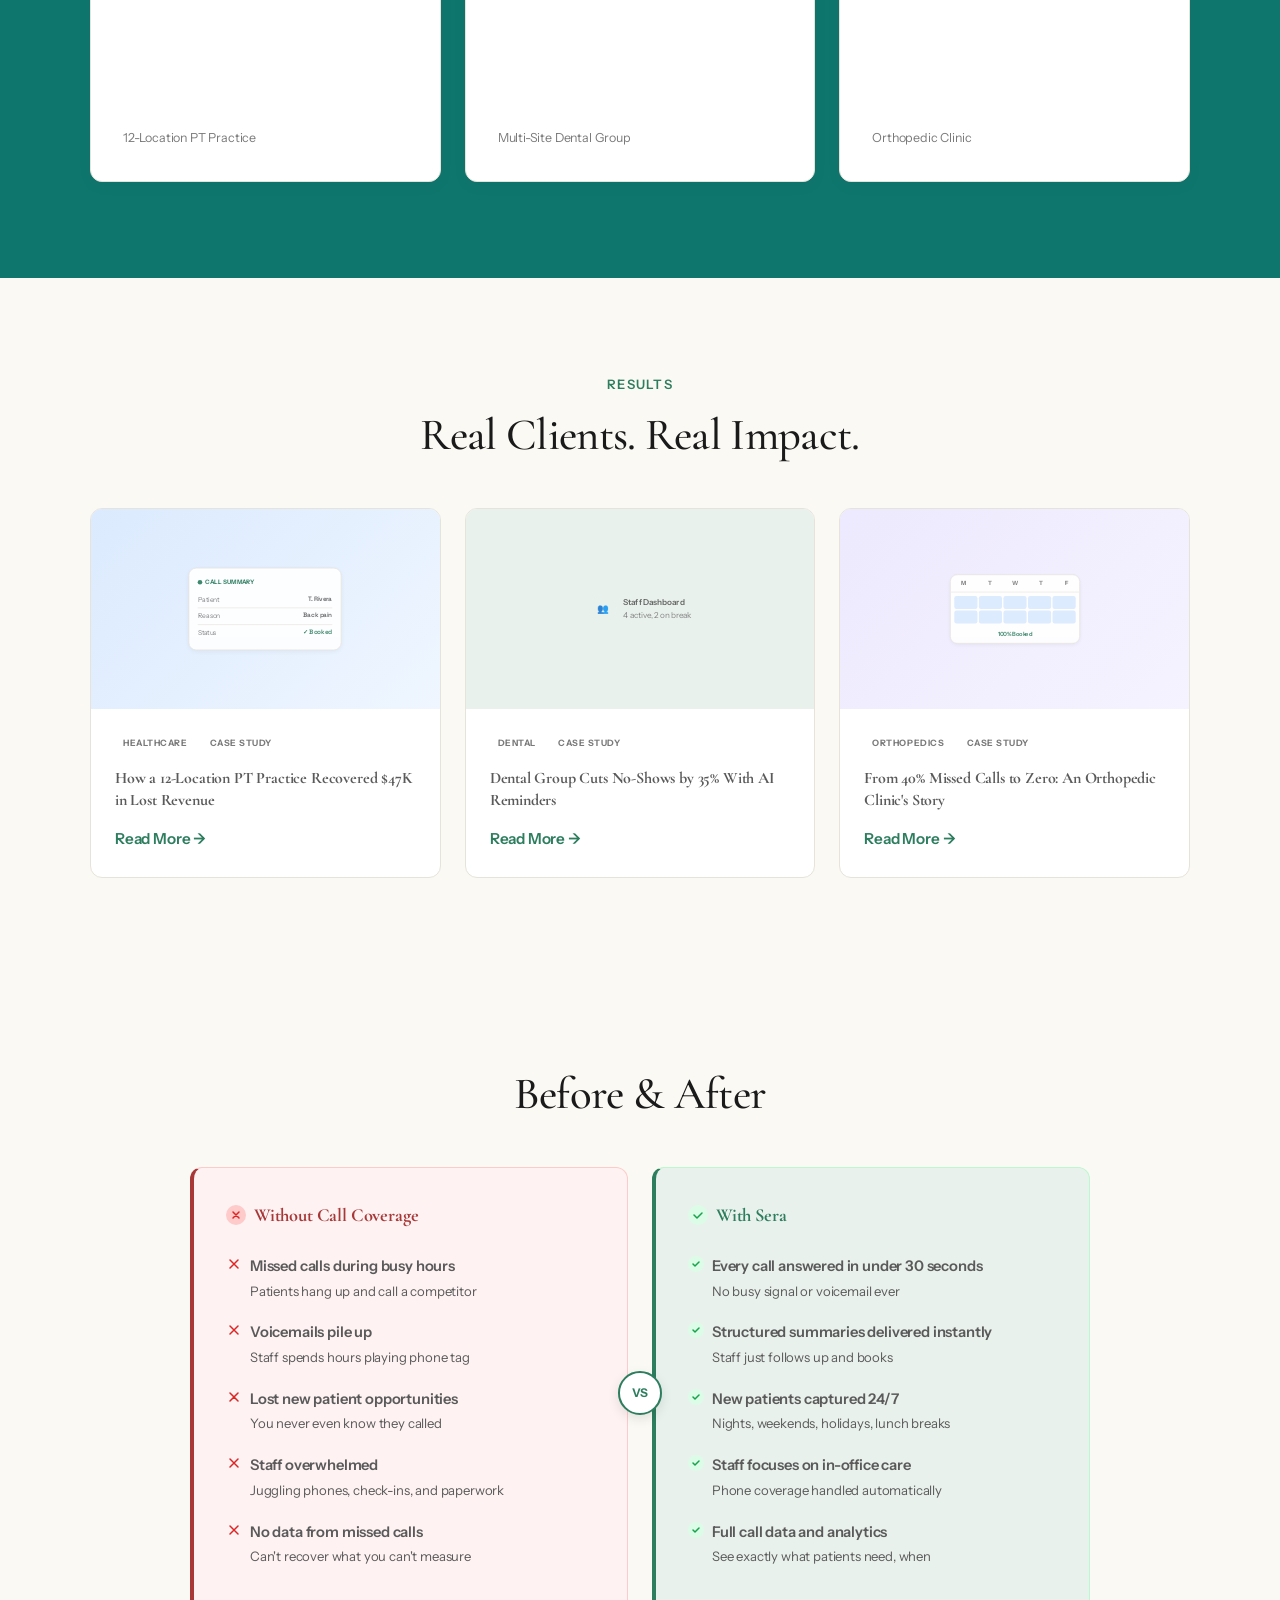
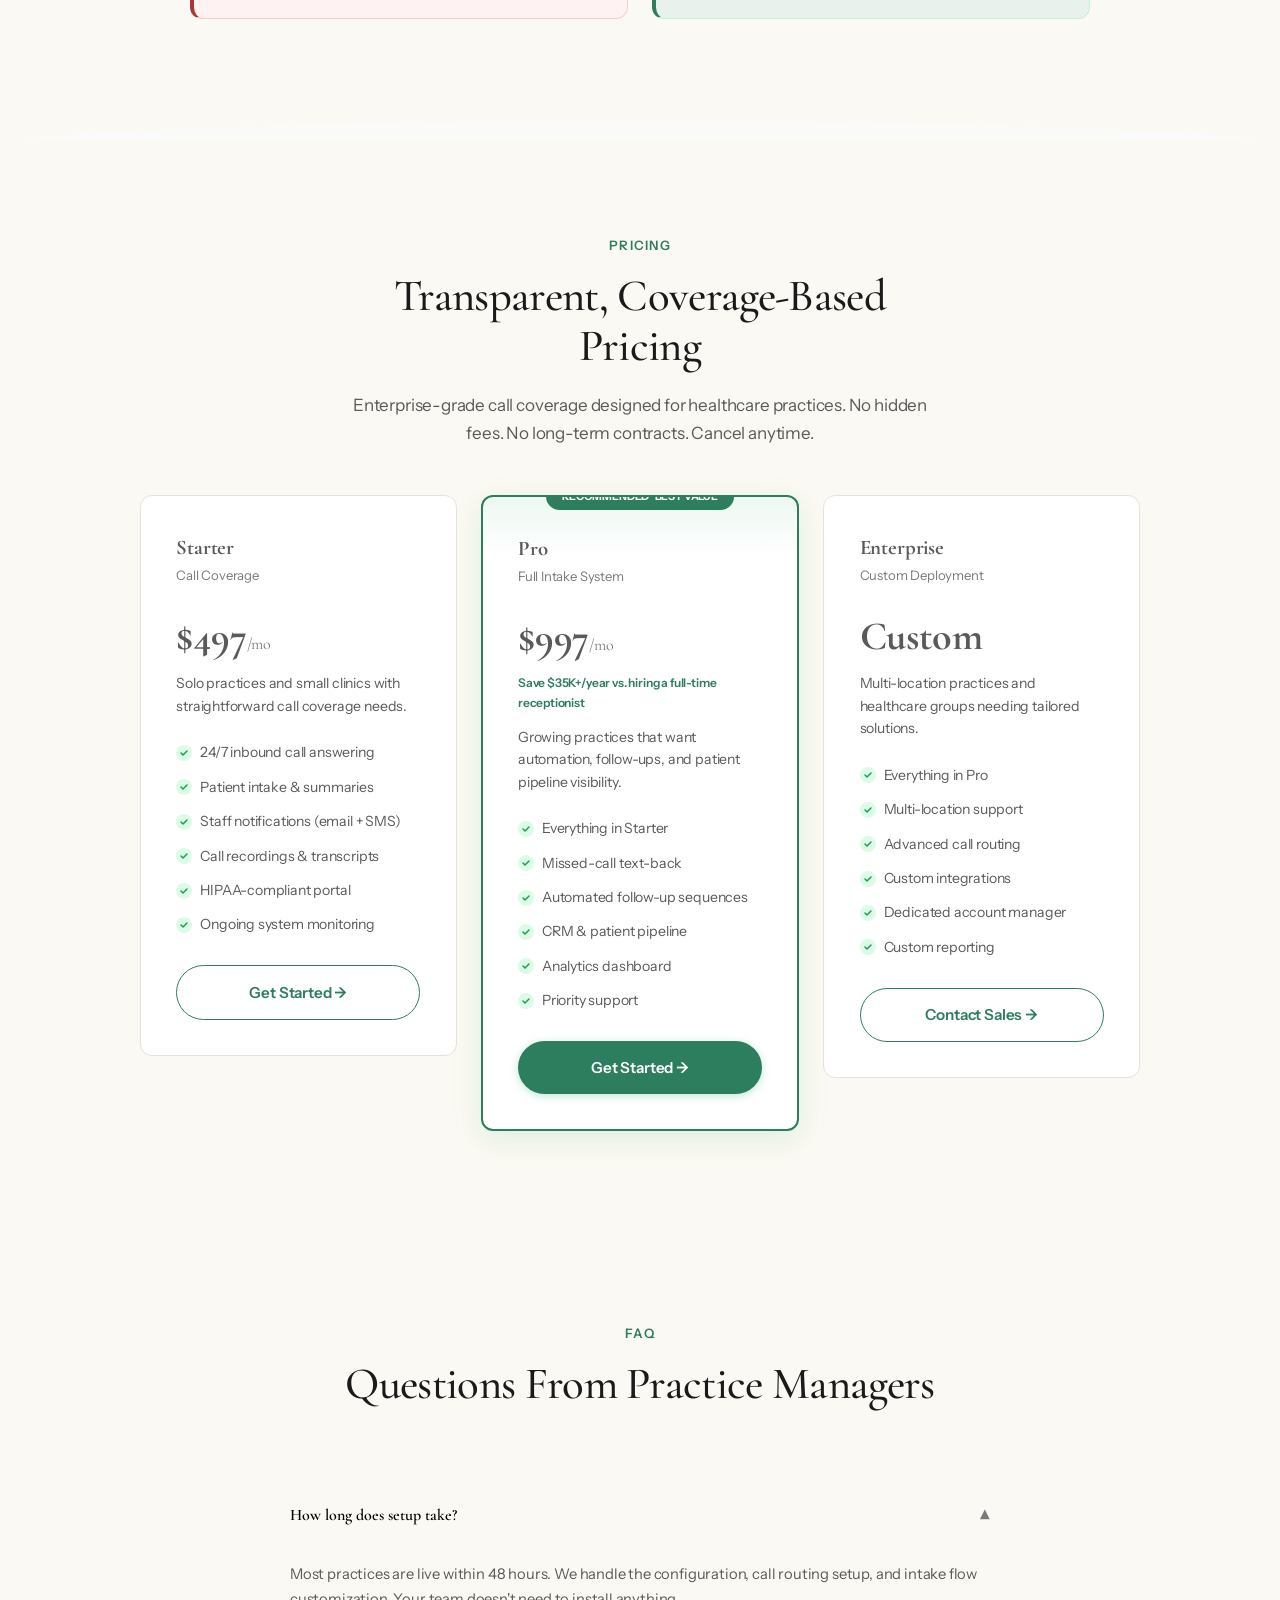
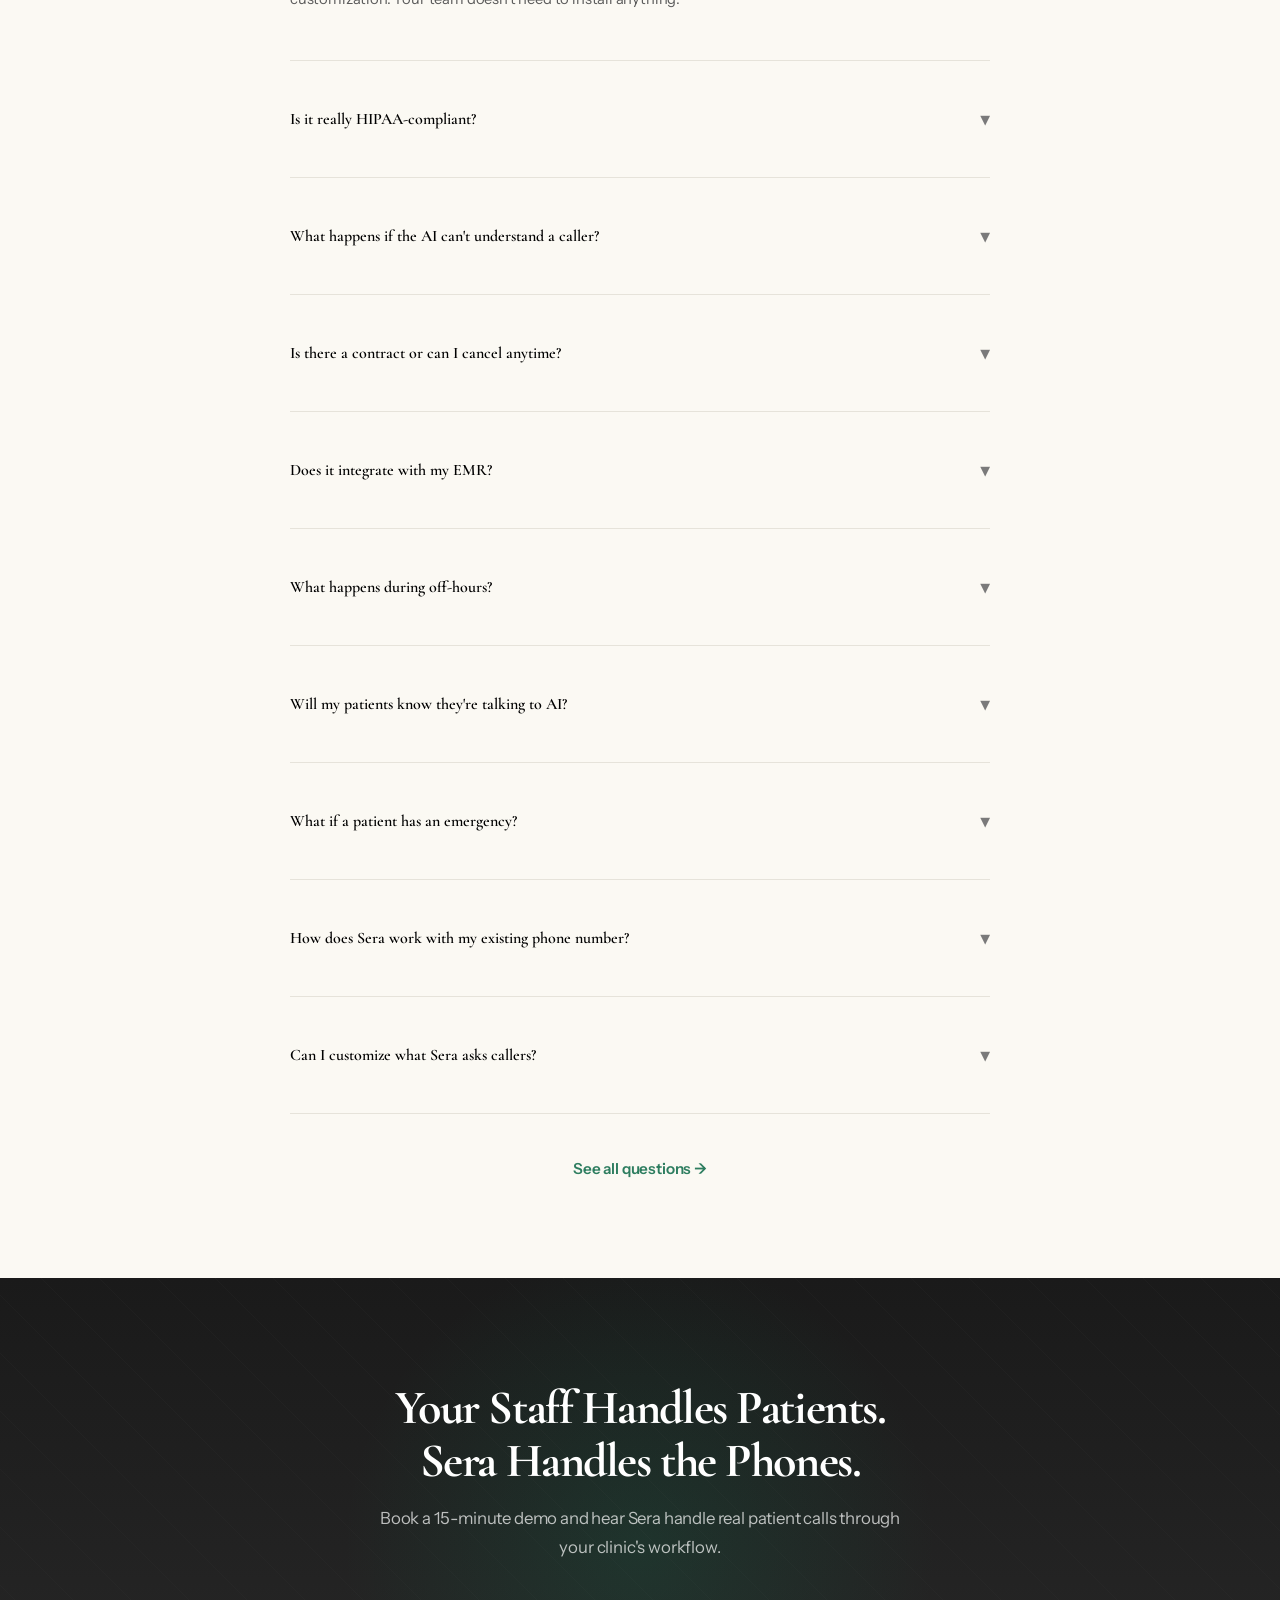
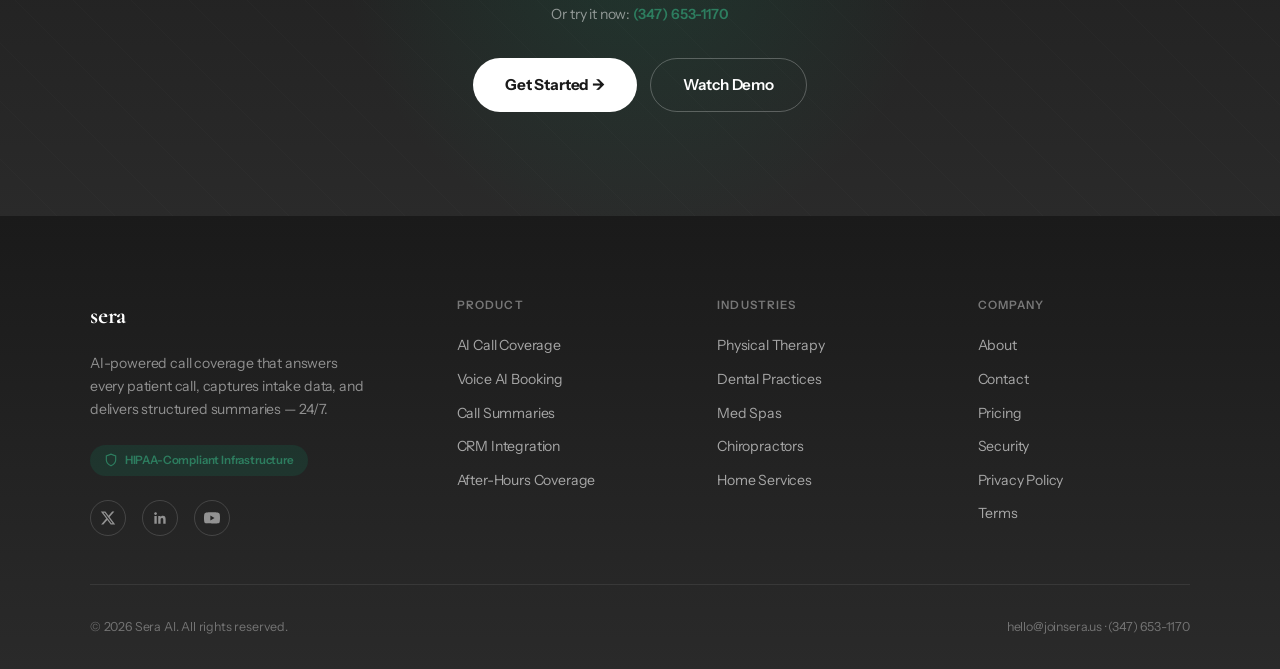
==== commit cbe4bacc: "chore(polish): motion tokens, status pill consolidation, dead code Final consistency pass before re-" ====
--- a/index.html
+++ b/index.html
@@ -201,7 +201,7 @@
 .call-flow__tabs{display:flex;justify-content:center;gap:0.5rem;margin-bottom:2.5rem}
 .flow-tab{font-size:0.88rem;padding:0.6rem 1.5rem;border-radius:var(--radius-pill);border:1px solid var(--border);background:#fff;color:var(--text-body);font-weight:600;transition:all 0.3s;position:relative}
 .flow-tab.active{background:var(--green);color:#fff;border-color:var(--green)}
-.flow-tab__soon{position:absolute;top:-8px;right:-8px;font-size:0.5rem;background:var(--yellow);color:#000;padding:0.15rem 0.4rem;border-radius:var(--radius-pill);font-weight:700;text-transform:uppercase}
+.flow-tab__soon{position:absolute;top:-8px;right:-8px;font-size:0.5rem;background:rgba(200,144,40,0.18);color:var(--charcoal);padding:0.15rem 0.4rem;border-radius:var(--radius-pill);font-weight:600;text-transform:uppercase;letter-spacing:0.06em}
 .call-flow__grid{display:flex;gap:1.5rem;max-width:1000px;margin:0 auto}
 .flow-column{flex:1;background:var(--card-bg);border-radius:16px;border:1px solid var(--border);overflow:hidden;box-shadow:0 4px 15px rgba(0,0,0,0.04)}
 .flow-column__header{background:var(--green-dark);color:#fff;padding:0.8rem 1.2rem;font-size:0.82rem;font-weight:700;display:flex;align-items:center;gap:0.5rem}
@@ -222,7 +222,7 @@
 .feature-card__text{padding:1.5rem}
 .feature-card__title{font-family:var(--font-heading);font-weight:700;color:var(--text-heading);font-size:1.05rem;margin-bottom:0.4rem}
 .feature-card__desc{font-size:0.85rem;color:var(--text-body);line-height:1.6}
-.feature-card__soon{position:absolute;top:0.8rem;right:0.8rem;background:var(--yellow);color:#000;font-size:0.55rem;font-weight:700;padding:0.2rem 0.6rem;border-radius:var(--radius-pill);text-transform:uppercase}
+.feature-card__soon{position:absolute;top:0.8rem;right:0.8rem;background:rgba(200,144,40,0.18);color:var(--charcoal);font-size:0.6rem;font-weight:600;padding:0.2rem 0.6rem;border-radius:var(--radius-pill);text-transform:uppercase;letter-spacing:0.08em}
 
 /* Mockup 1: Phone call UI */
 .mockup-phone{width:180px;background:#1a1a2e;border-radius:20px;padding:1.5rem 1rem;text-align:center;color:#fff;box-shadow:0 8px 24px rgba(0,0,0,0.15)}
@@ -444,7 +444,7 @@
 /* ========== RESPONSIVE ========== */
 @media(max-width:768px){
   .hero{padding:5rem 0 3rem}.hero__inner{flex-direction:column;text-align:center}.hero__sub{margin-left:auto;margin-right:auto}
-  .hero__buttons{justify-content:center}.hero__trust{justify-content:center}.hero__visual{margin-top:2rem}.hero-card-stack{width:300px;transform:none}
+  .hero__buttons{justify-content:center}.hero__trust{justify-content:center}.hero__visual{margin-top:2rem}.hero-card-stack{width:300px}
   .audio-demo__inner{flex-direction:column}.audio-demo__left,.audio-demo__right{flex:1}
   .fake-sidebar{width:140px;font-size:0.65rem}.fake-browser__content{min-height:260px}
   .stats__grid{flex-direction:column;max-width:400px}
@@ -538,7 +538,7 @@
         <div class="hero-card__row"><span class="hero-card__row-label">Reason</span><span class="hero-card__row-value">Back Pain</span></div>
         <div class="hero-card__row"><span class="hero-card__row-label">Insurance</span><span class="hero-card__row-value">Aetna</span></div>
         <div class="hero-card__row"><span class="hero-card__row-label">Preferred Time</span><span class="hero-card__row-value">Afternoons</span></div>
-        <div class="hero-card__badges"><span class="badge badge--green">&check; Captured</span><span class="badge badge--teal">&check; Delivered to Staff</span></div>
+        <div class="hero-card__badges"><span class="badge badge--green">&check; Captured</span><span class="badge badge--blue">&check; Delivered to Staff</span></div>
       </div>
     </div>
   </div></div>
--- a/css/styles.css
+++ b/css/styles.css
@@ -48,6 +48,11 @@
   --shadow-md: 0 4px 12px rgba(26,26,26,0.05), 0 1px 3px rgba(26,26,26,0.03);
   --shadow-lg: 0 8px 24px rgba(26,26,26,0.06), 0 2px 6px rgba(26,26,26,0.03);
   --shadow-glow: 0 0 0 3px rgba(45,125,95,0.20);
+
+  /* Motion (DESIGN.md §4 Elevation, §Motion law) */
+  --ease-out-quart: cubic-bezier(0.165, 0.84, 0.44, 1);
+  --duration-fast: 150ms;
+  --duration-medium: 300ms;
 
   --radius-sm: 4px;
   --radius-md: 8px;
@@ -171,7 +176,7 @@
   font-weight: 600;
   font-size: 0.95rem;
   padding: 0.85rem 2rem;
-  transition: all 0.2s ease;
+  transition: background var(--duration-fast) var(--ease-out-quart), transform var(--duration-fast) var(--ease-out-quart), box-shadow var(--duration-fast) var(--ease-out-quart), border-color var(--duration-fast) var(--ease-out-quart), color var(--duration-fast) var(--ease-out-quart);
   white-space: nowrap;
   cursor: pointer;
 }
@@ -239,7 +244,7 @@
   border: 1px solid var(--border);
   border-radius: var(--radius-md);
   box-shadow: var(--shadow-sm);
-  transition: all 0.3s ease;
+  transition: background var(--duration-medium) var(--ease-out-quart), transform var(--duration-medium) var(--ease-out-quart), box-shadow var(--duration-medium) var(--ease-out-quart), border-color var(--duration-medium) var(--ease-out-quart), color var(--duration-medium) var(--ease-out-quart);
 }
 .card:hover {
   transform: translateY(-2px);
@@ -254,7 +259,9 @@
   font-weight: 600;
 }
 .badge--green { background: var(--green-light); color: var(--green); }
-.badge--teal { background: #ECFDF5; color: var(--teal); }
+.badge--teal { background: var(--green-light); color: var(--green); }
+.badge--blue { background: var(--clinical-blue-tint); color: var(--clinical-blue); }
+.badge--soon { background: rgba(200,144,40,0.12); color: var(--charcoal); }
 
 /* ============================================================
    NAVIGATION
@@ -266,7 +273,7 @@
   right: 0;
   z-index: 1000;
   background: rgba(255, 255, 255, 0);
-  transition: all 0.3s ease;
+  transition: background var(--duration-medium) var(--ease-out-quart), transform var(--duration-medium) var(--ease-out-quart), box-shadow var(--duration-medium) var(--ease-out-quart), border-color var(--duration-medium) var(--ease-out-quart), color var(--duration-medium) var(--ease-out-quart);
 }
 .nav.scrolled {
   backdrop-filter: blur(12px);
@@ -354,7 +361,7 @@
   min-width: 220px;
   opacity: 0;
   visibility: hidden;
-  transition: all 0.2s ease;
+  transition: background var(--duration-fast) var(--ease-out-quart), transform var(--duration-fast) var(--ease-out-quart), box-shadow var(--duration-fast) var(--ease-out-quart), border-color var(--duration-fast) var(--ease-out-quart), color var(--duration-fast) var(--ease-out-quart);
   z-index: 100;
 }
 .nav__dropdown-menu::before {
@@ -377,7 +384,7 @@
   color: var(--text-secondary);
   font-weight: 500;
   border-radius: var(--radius-sm);
-  transition: all 0.15s ease;
+  transition: background var(--duration-fast) var(--ease-out-quart), color var(--duration-fast) var(--ease-out-quart), border-color var(--duration-fast) var(--ease-out-quart);
 }
 .nav__dropdown-item:hover {
   background: var(--bg-green-tint);
@@ -405,7 +412,7 @@
   padding: 0.55rem 1.5rem;
   font-weight: 600;
   font-size: 0.85rem;
-  transition: all 0.2s ease;
+  transition: background var(--duration-fast) var(--ease-out-quart), transform var(--duration-fast) var(--ease-out-quart), box-shadow var(--duration-fast) var(--ease-out-quart), border-color var(--duration-fast) var(--ease-out-quart), color var(--duration-fast) var(--ease-out-quart);
   box-shadow: 0 2px 8px rgba(13,155,106,0.2);
 }
 .nav__cta:hover {
@@ -428,7 +435,7 @@
   height: 2px;
   background: var(--text-primary);
   border-radius: 2px;
-  transition: all 0.3s;
+  transition: background var(--duration-medium) var(--ease-out-quart), transform var(--duration-medium) var(--ease-out-quart), box-shadow var(--duration-medium) var(--ease-out-quart), color var(--duration-medium) var(--ease-out-quart);
 }
 
 /* Mobile menu */
@@ -524,7 +531,7 @@
   display: flex;
   align-items: center;
   justify-content: center;
-  transition: all 0.2s;
+  transition: background var(--duration-fast) var(--ease-out-quart), opacity var(--duration-fast) var(--ease-out-quart), transform var(--duration-fast) var(--ease-out-quart);
   color: rgba(255,255,255,0.5);
 }
 .footer__social a:hover {
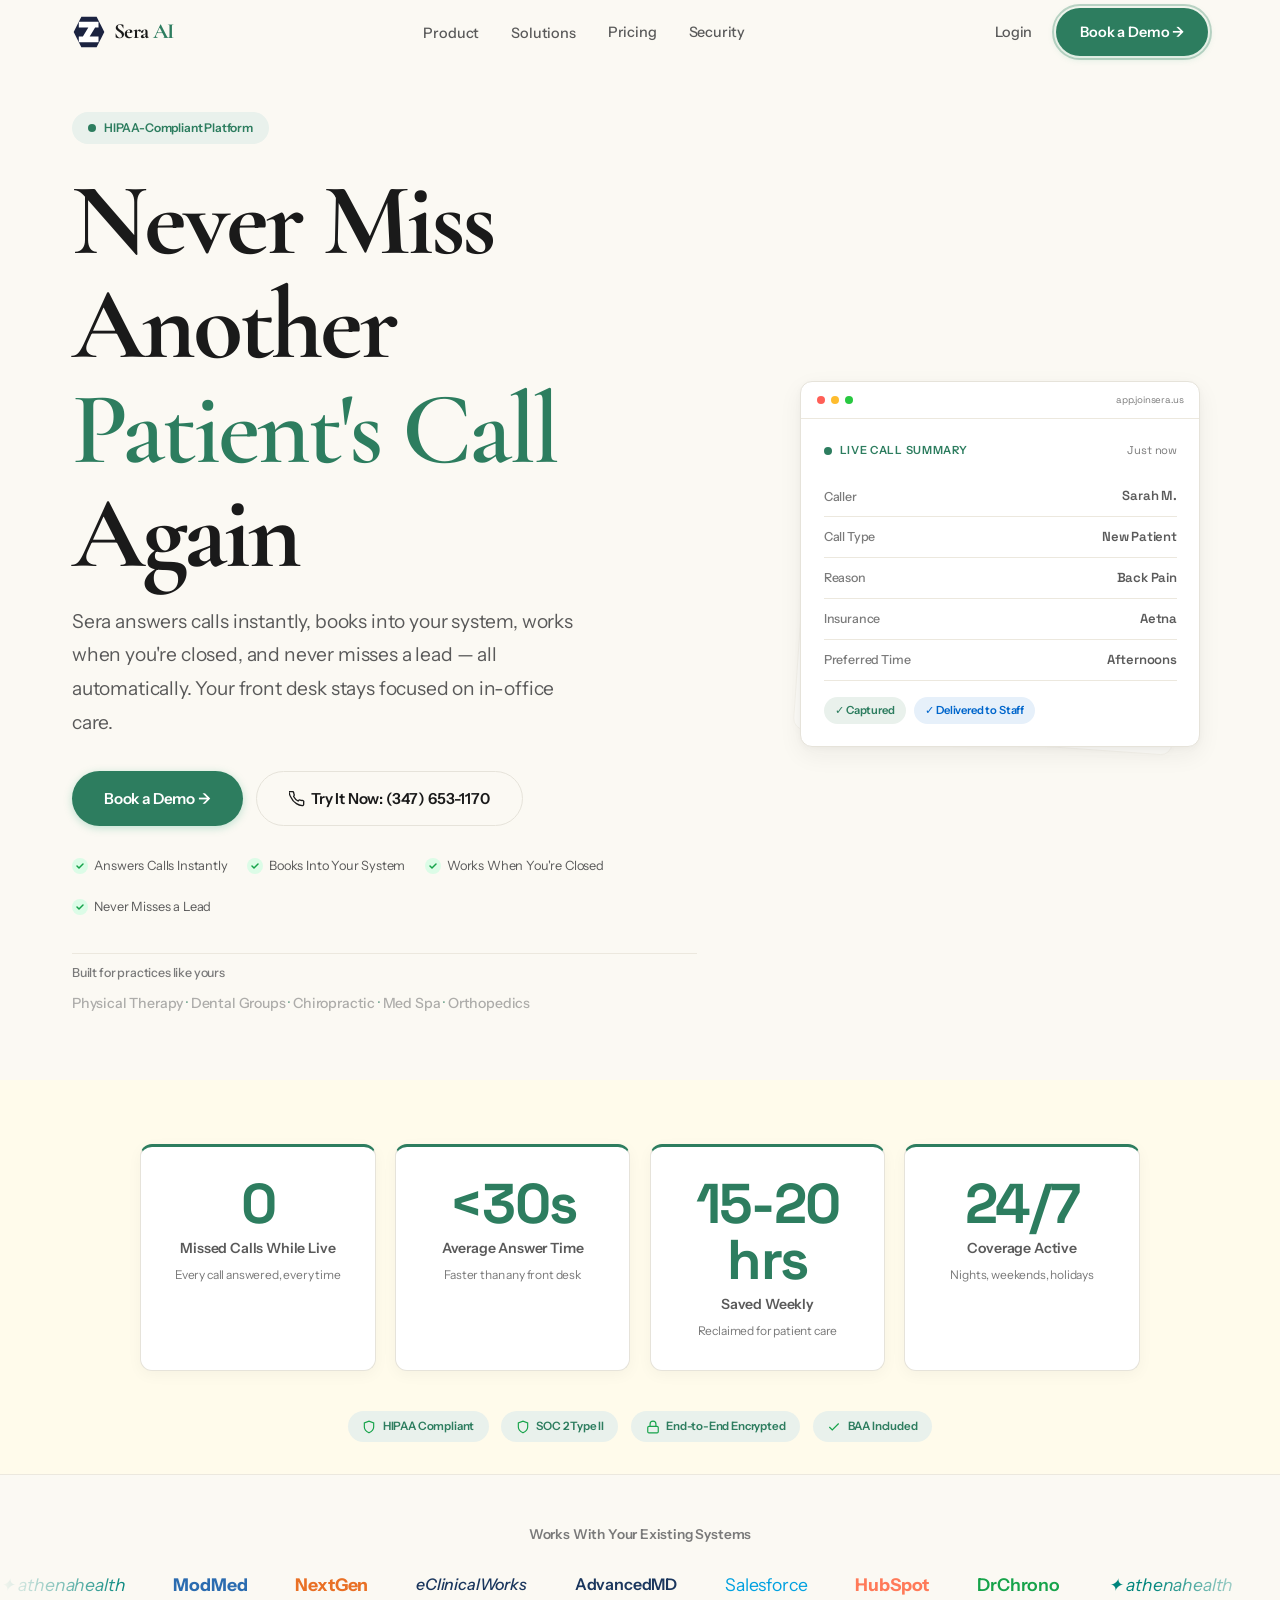
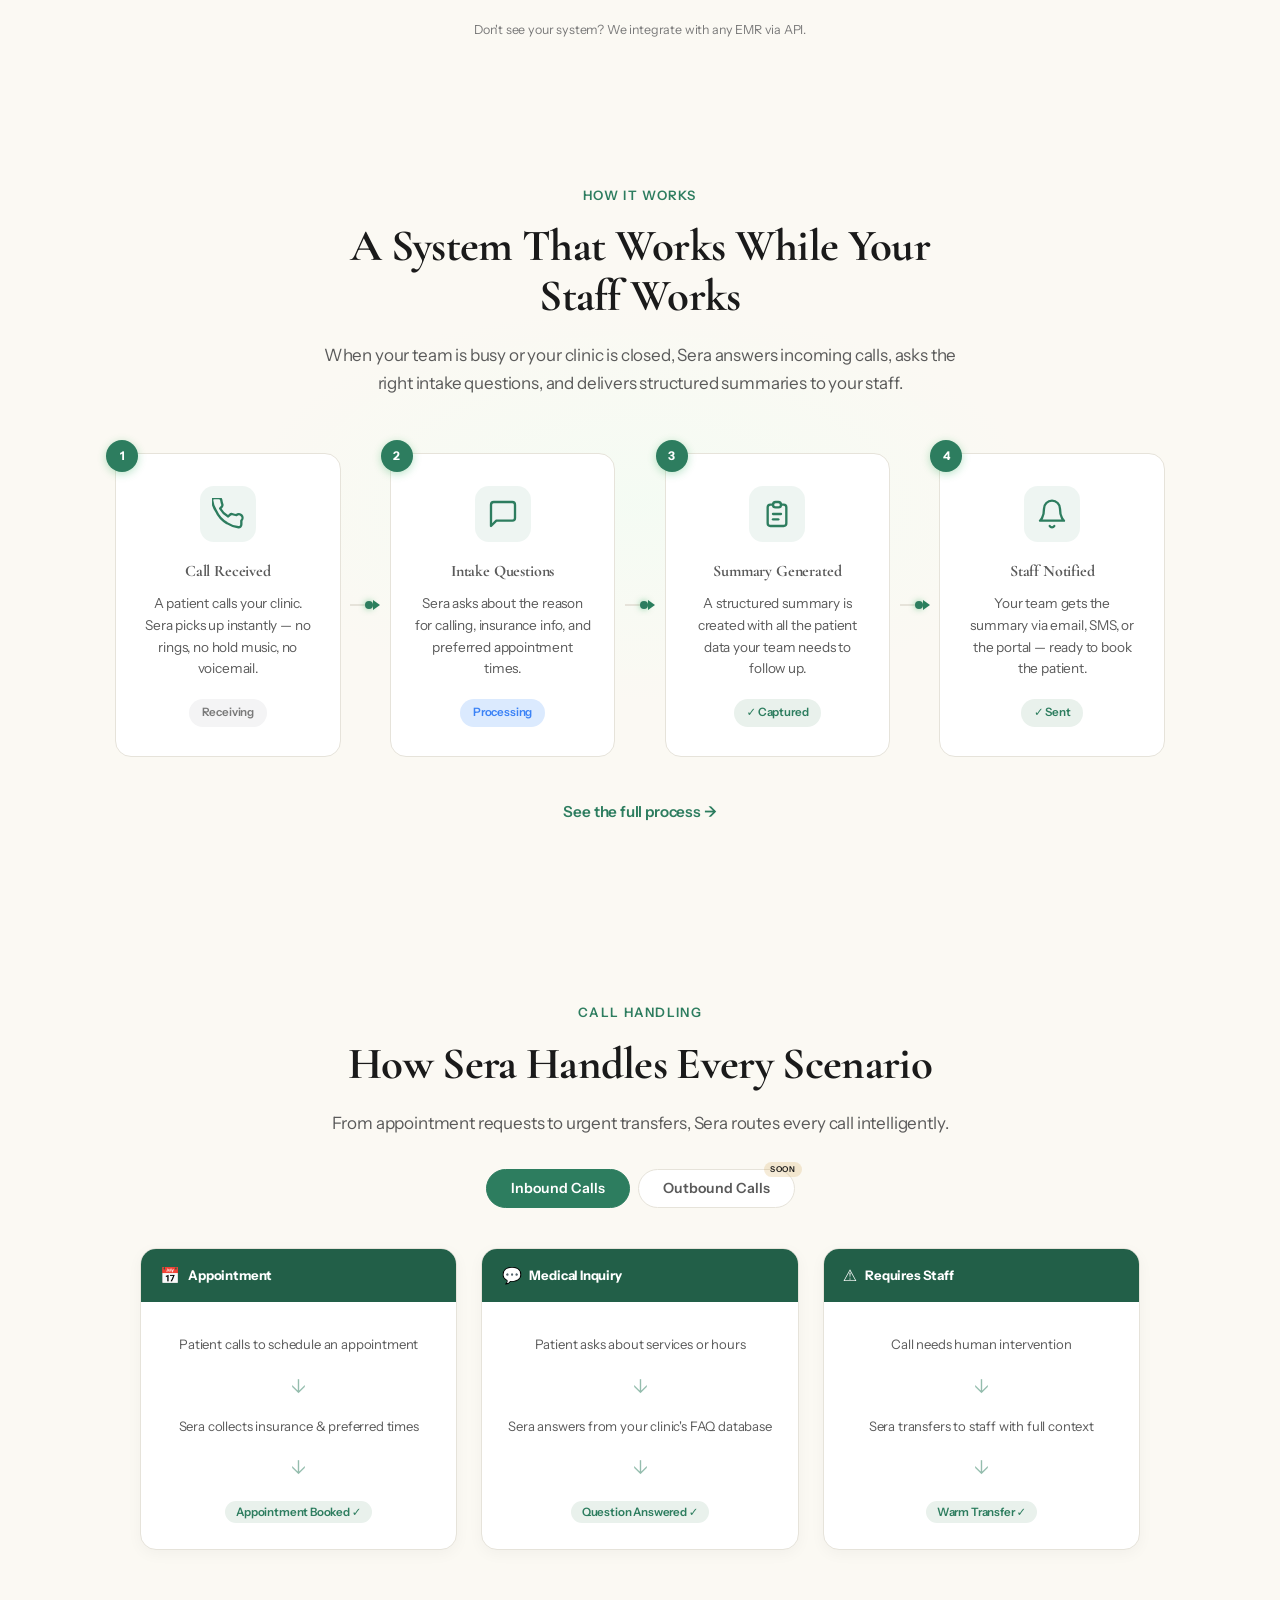
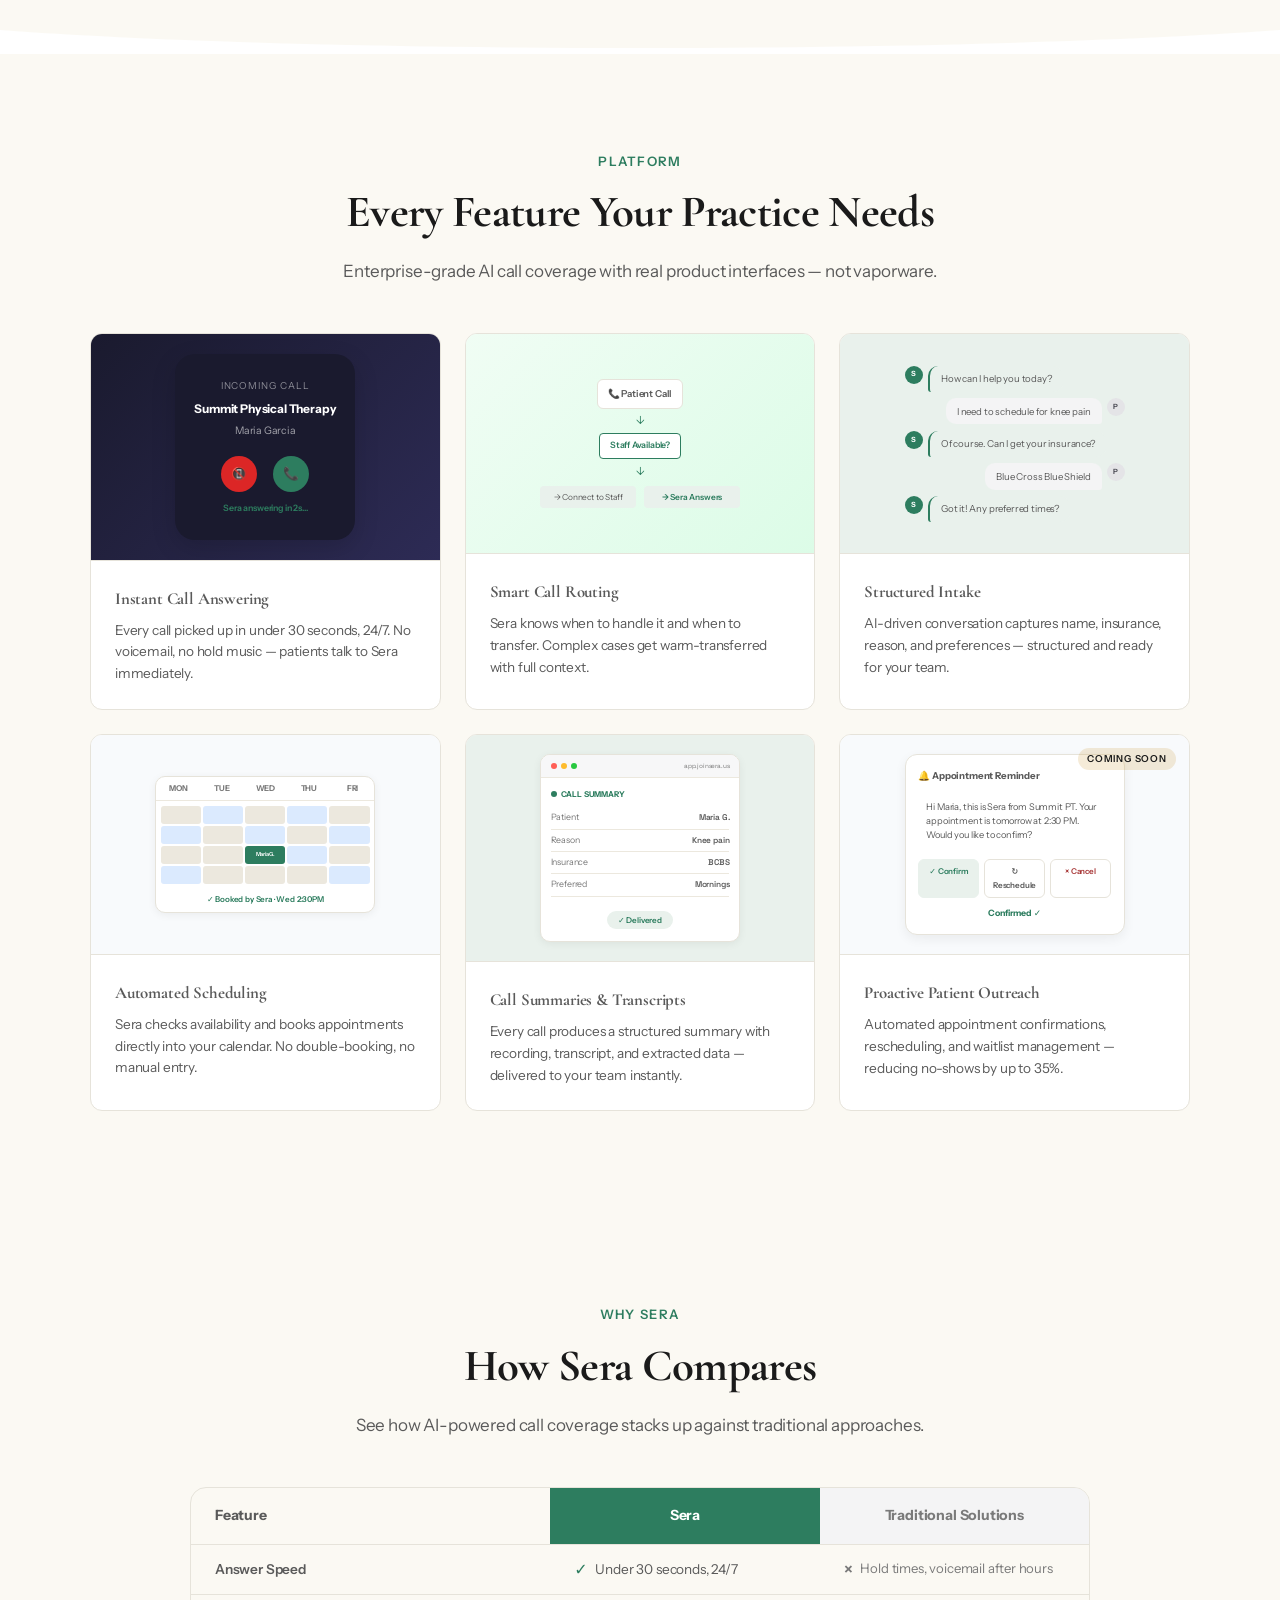
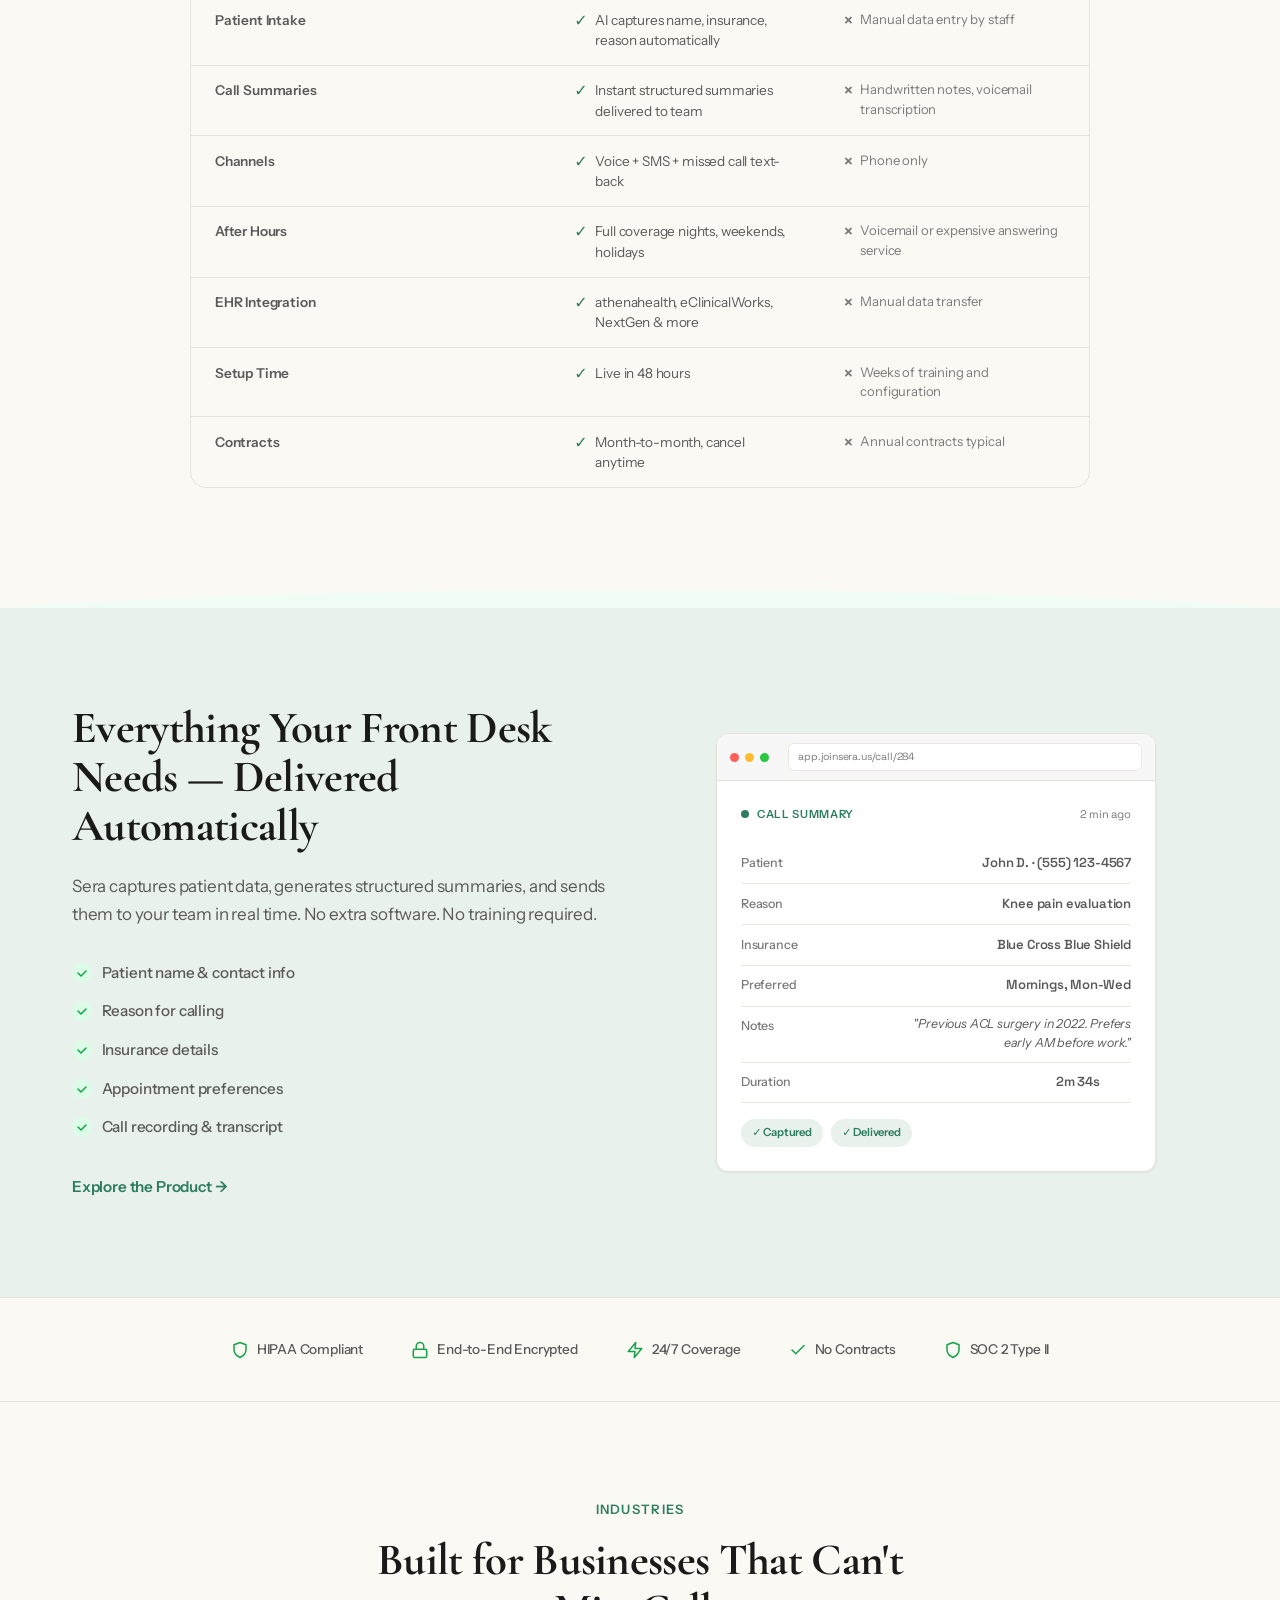
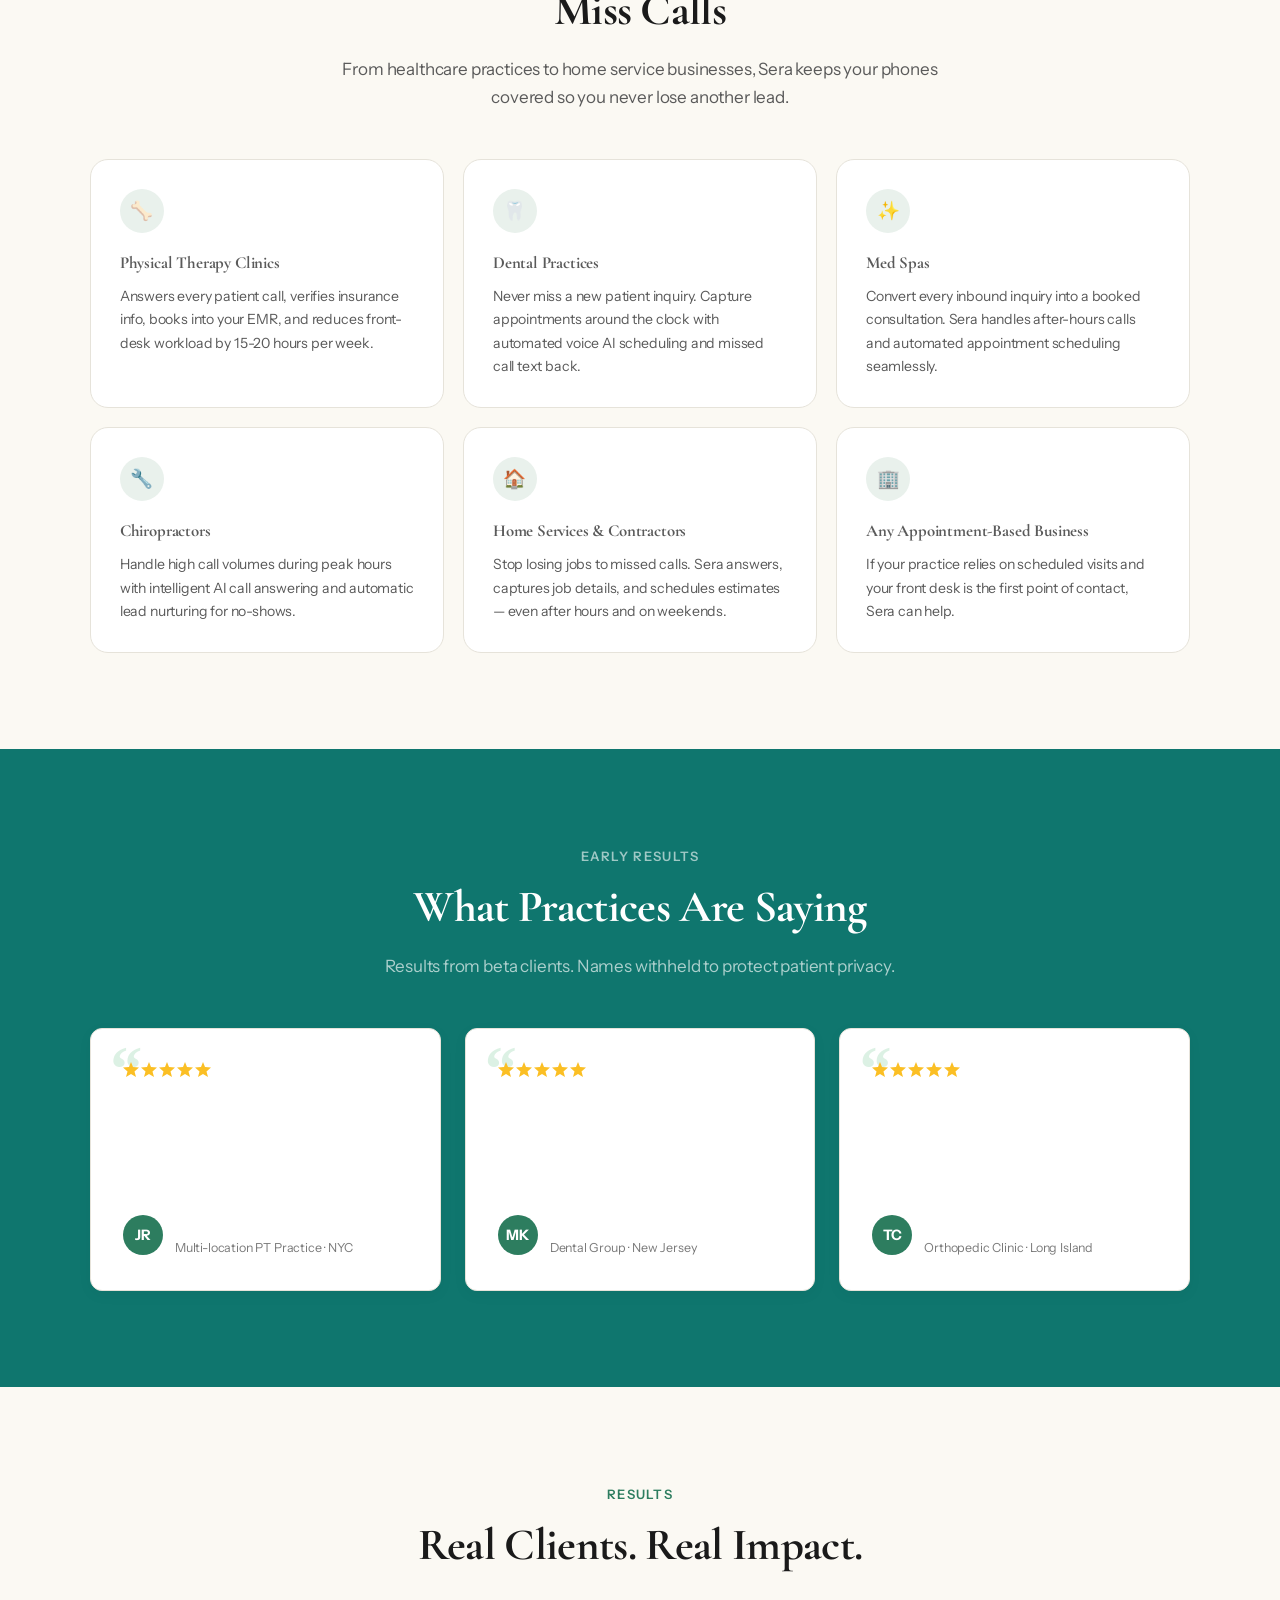
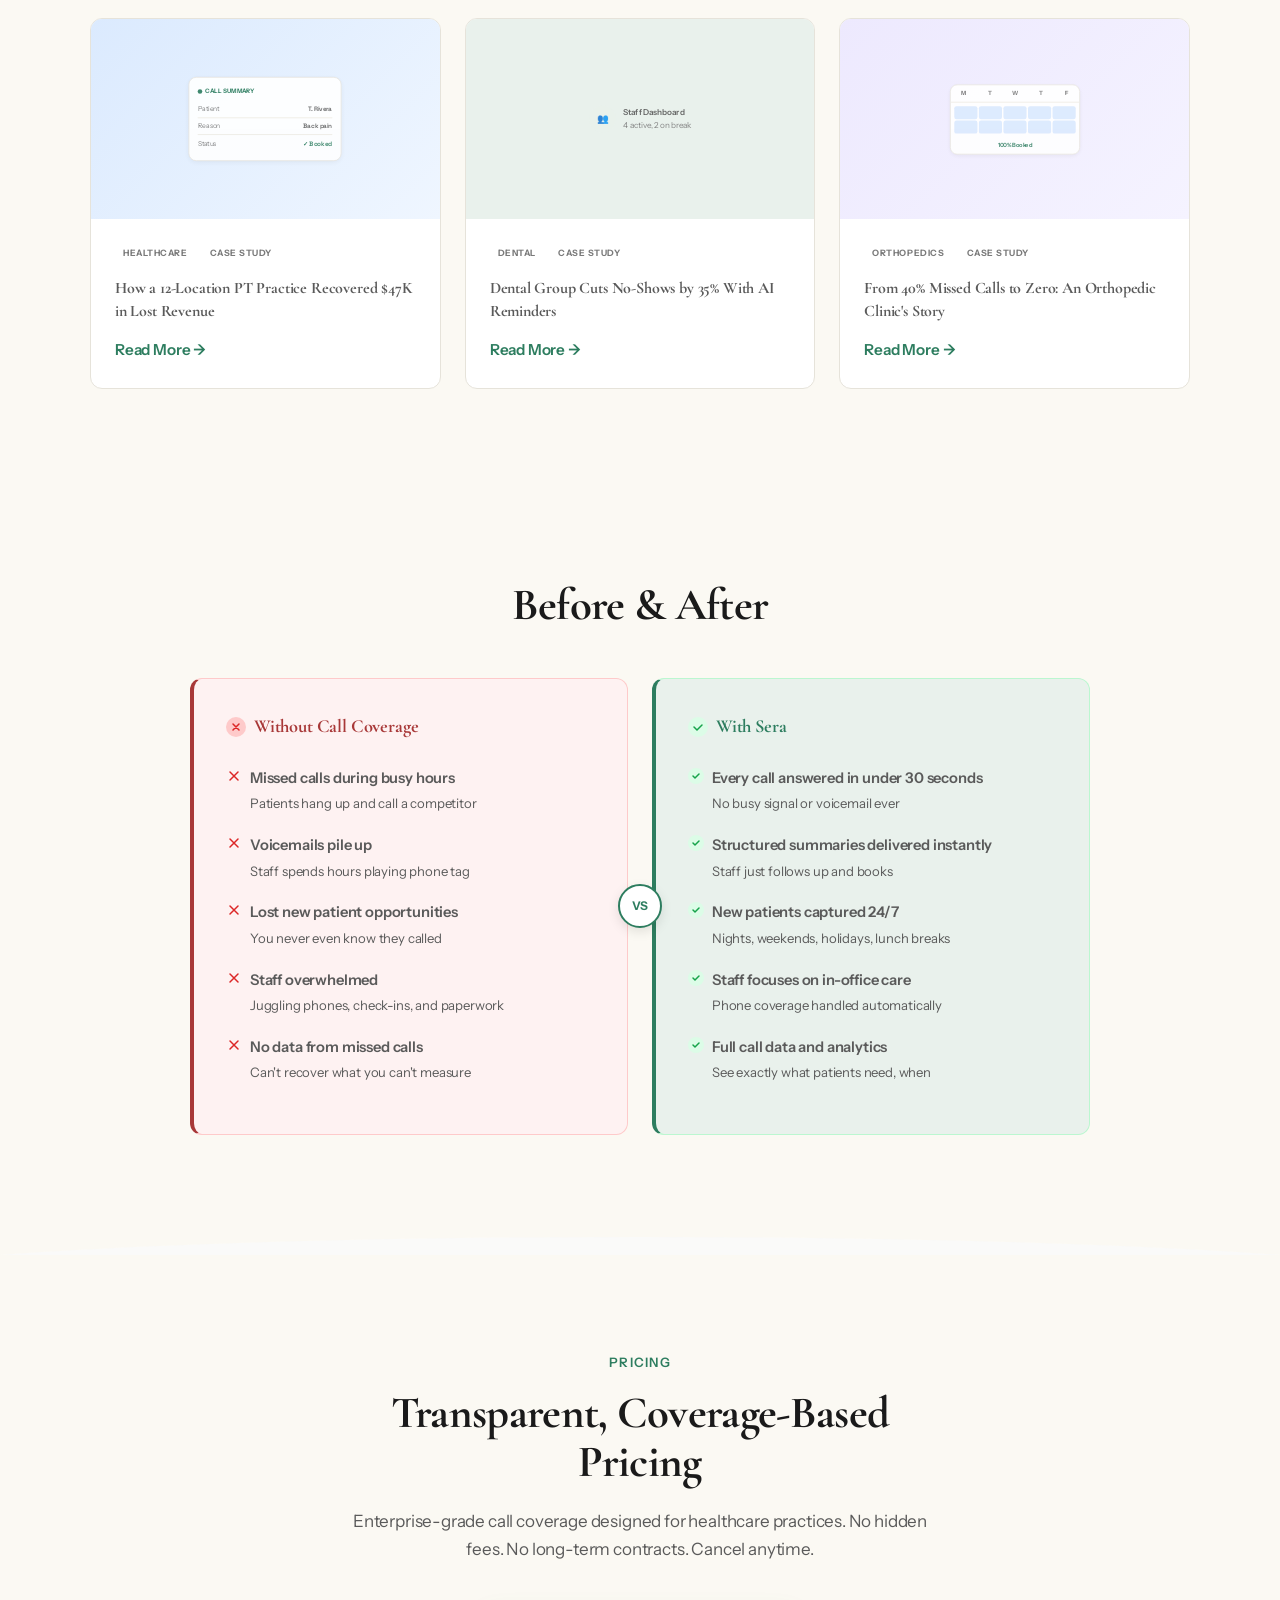
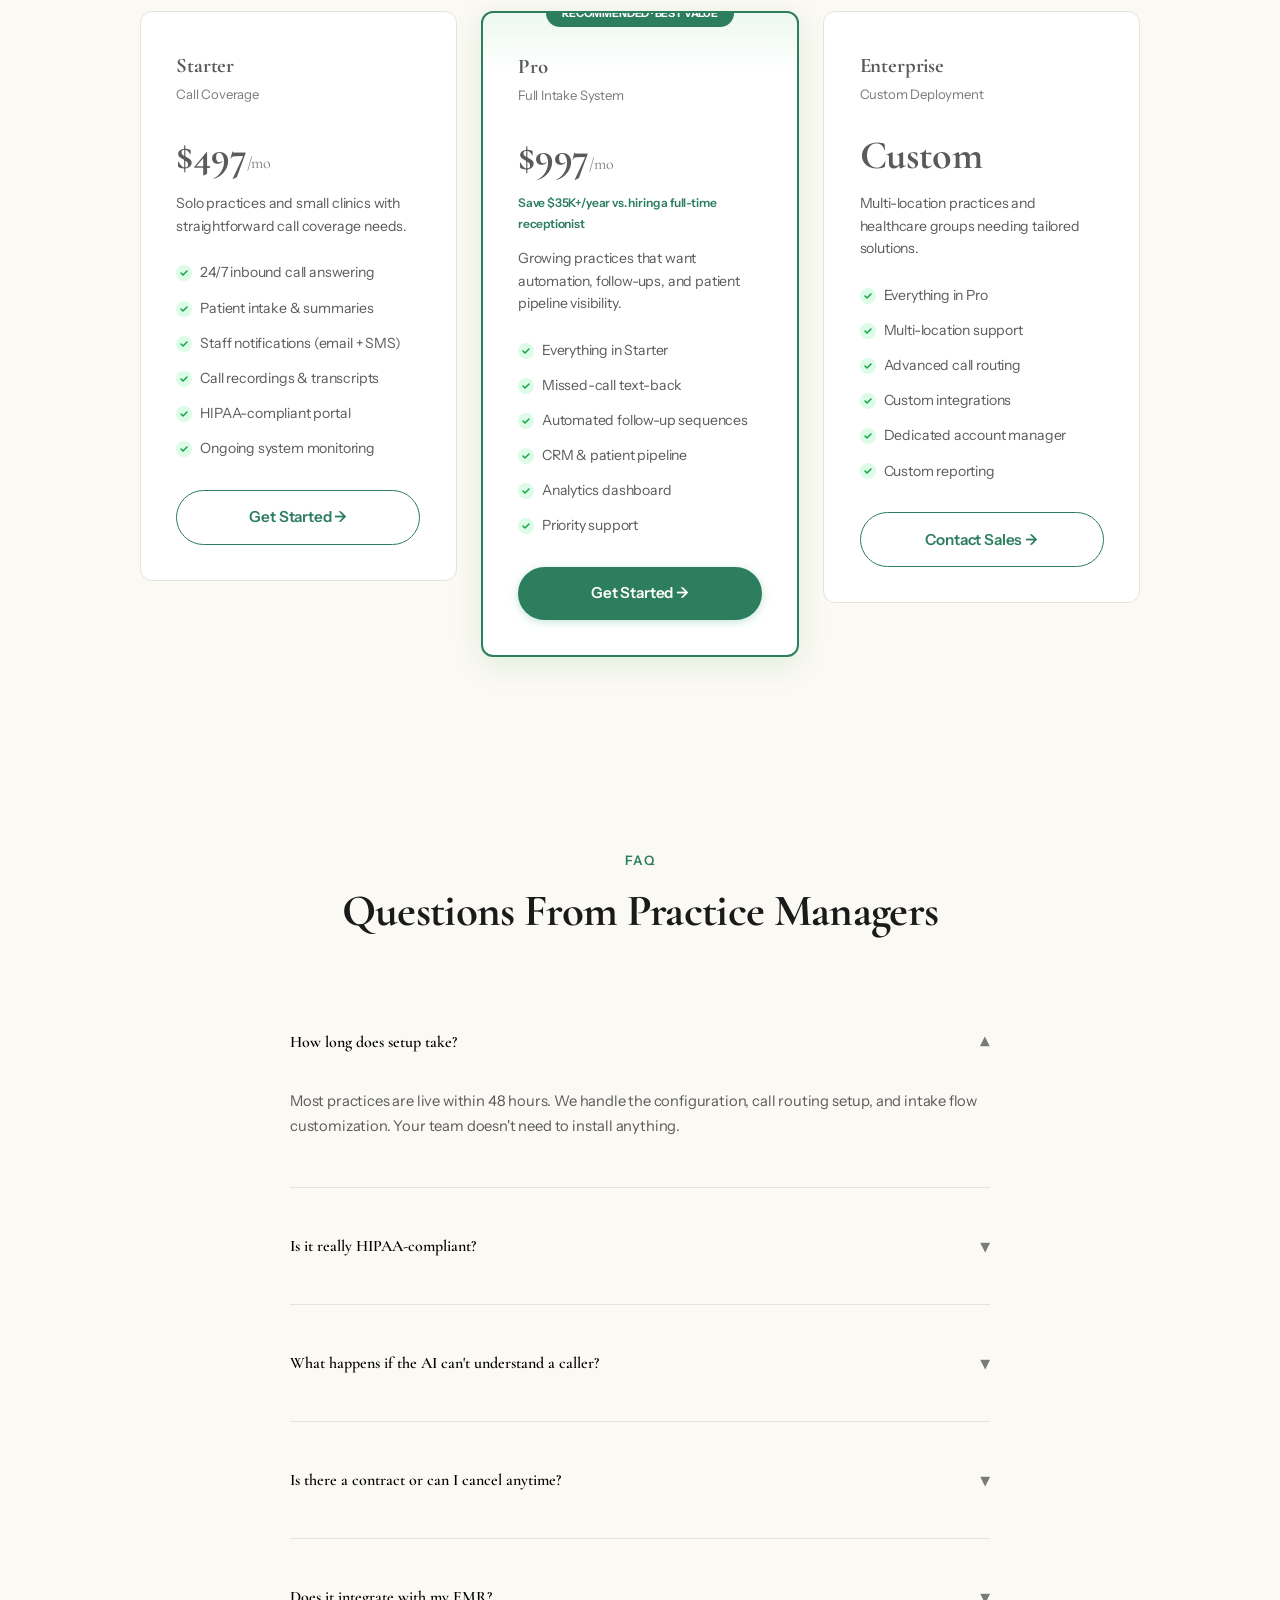
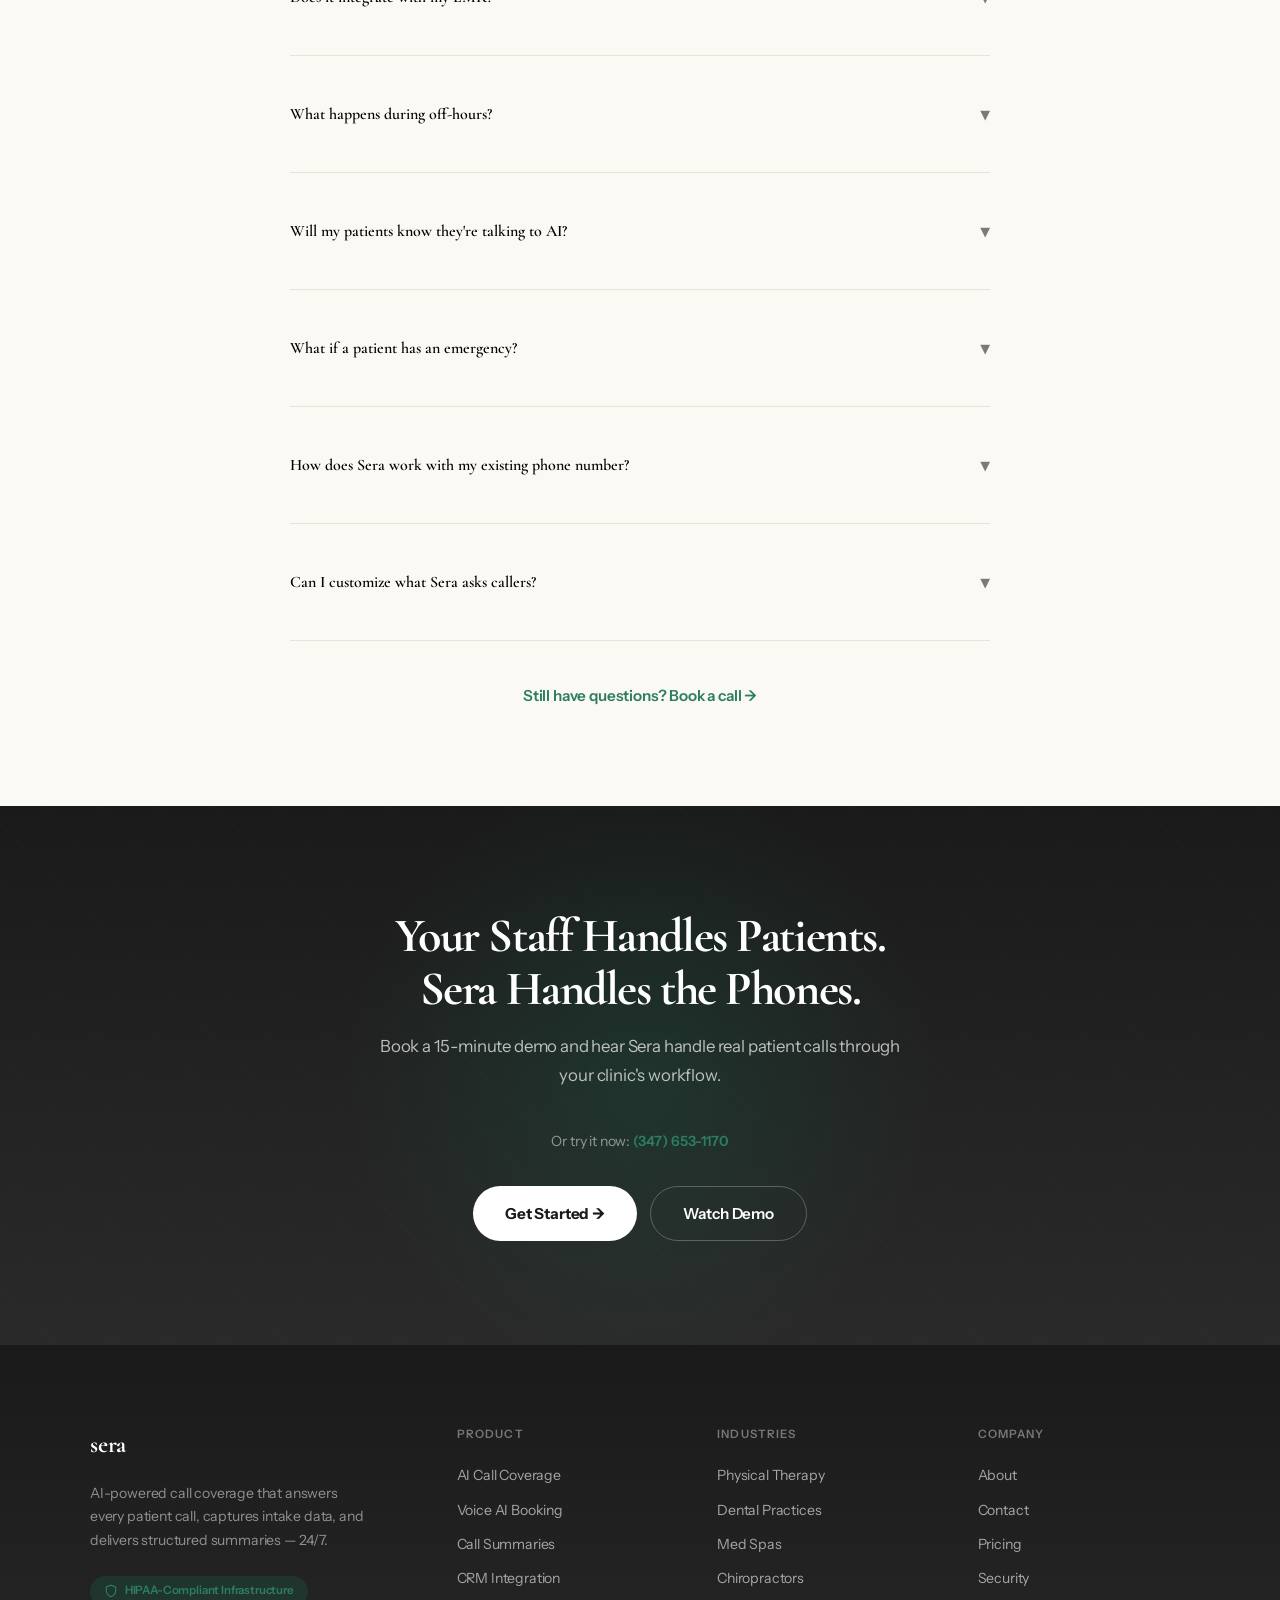
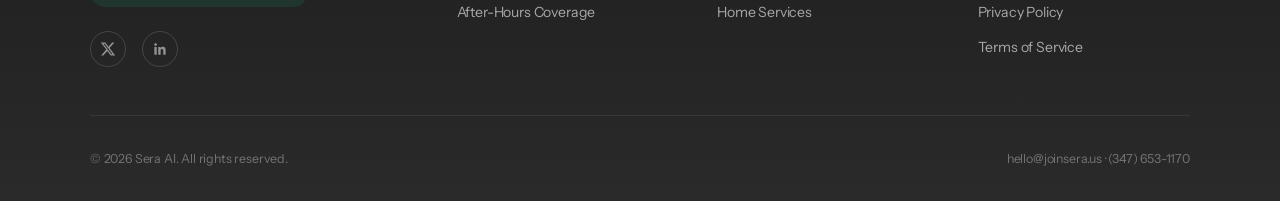
==== commit e9567daa: "feat: bug fixes, 4 new pages, pricing & product polish PART 2 — Existing-file fixes: - Fix 3 nested-" ====
--- a/index.html
+++ b/index.html
@@ -41,9 +41,9 @@
 .hero__text{flex:0 0 55%}.hero__visual{flex:0 0 45%;display:flex;justify-content:center;position:relative}
 .hero__badge{display:inline-flex;align-items:center;gap:0.5rem;background:var(--green-light);color:var(--green);border-radius:var(--radius-pill);padding:0.35rem 1rem;font-size:0.75rem;font-weight:600;margin-bottom:1.5rem}
 .hero__badge-dot{width:8px;height:8px;background:var(--green);border-radius:50%}
-.hero__headline{font-family:var(--font-heading);font-size:clamp(3.2rem,6vw,4.8rem);line-height:1.05;letter-spacing:-0.02em;font-weight:500;color:var(--text-primary);margin-bottom:1.2rem}
+.hero__headline{font-family:var(--font-heading);font-size:clamp(4rem,8vw,7rem);line-height:1.02;letter-spacing:-0.03em;font-weight:900;color:var(--text-primary);margin-bottom:1.2rem}
 .hero__headline .green{color:var(--green);font-weight:600}
-.hero__sub{color:var(--text-body);font-size:1.1rem;line-height:1.75;max-width:520px;margin-bottom:2rem}
+.hero__sub{color:var(--text-body);font-size:1.2rem;line-height:1.75;max-width:520px;margin-bottom:2rem}
 .hero__buttons{display:flex;gap:0.8rem;flex-wrap:wrap;margin-bottom:1.8rem}
 .hero__trust{display:flex;flex-wrap:wrap;gap:1.2rem;margin-bottom:2.2rem}
 .hero__trust-item{display:flex;align-items:center;gap:0.4rem;font-size:0.8rem;color:var(--text-body)}
@@ -53,7 +53,9 @@
 .hero__social-proof-logos{font-size:0.88rem;color:var(--text-muted);opacity:0.6;font-weight:500;line-height:1.8}
 
 /* Hero card stack */
-.hero-card-stack{position:relative;width:340px}
+.hero-card-stack{position:relative;width:400px;animation:heroFloat 4s ease-in-out infinite}
+@keyframes heroFloat{0%,100%{transform:translateY(0)}50%{transform:translateY(-8px)}}
+.hero-card{position:relative;z-index:2;background:var(--card-bg);border-radius:var(--radius-card);border:1px solid var(--border);box-shadow:0 32px 80px rgba(0,0,0,0.14),0 8px 20px rgba(0,0,0,0.08);overflow:hidden}
 .hero-card-bg-3{position:absolute;top:20px;left:8px;right:-8px;bottom:-10px;background:var(--card-bg);border-radius:var(--radius-card);border:1px solid var(--border);transform:rotate(-2deg) scale(0.9);opacity:0.2}
 .hero-card-bg-2{position:absolute;top:10px;left:-6px;right:6px;bottom:-5px;background:var(--card-bg);border-radius:var(--radius-card);border:1px solid var(--border);transform:rotate(4deg) scale(0.95);opacity:0.35;box-shadow:0 4px 12px rgba(0,0,0,0.04)}
 .hero-card{position:relative;z-index:2;background:var(--card-bg);border-radius:var(--radius-card);border:1px solid var(--border);box-shadow:var(--shadow-lg);overflow:hidden}
@@ -154,7 +156,7 @@
 .stats__grid{display:flex;gap:1.2rem;max-width:1000px;margin:0 auto;flex-wrap:wrap;justify-content:center}
 .stat-card{flex:1;min-width:200px;background:var(--card-bg);border-radius:var(--radius-card);border:1px solid var(--border);border-top:3px solid var(--green);padding:1.8rem 1.5rem;text-align:center;box-shadow:0 4px 15px rgba(0,0,0,0.04);transition:all 0.3s}
 .stat-card:hover{transform:translateY(-4px);box-shadow:var(--shadow-card-hover)}
-.stat__number{font-family:var(--font-mono);font-size:3rem;font-weight:600;color:var(--text-primary);letter-spacing:-0.01em;line-height:1}
+.stat__number{font-family:var(--font-mono);font-size:3.5rem;font-weight:900;color:var(--green);letter-spacing:-0.03em;line-height:1}
 .stat__label{font-size:0.88rem;color:var(--text-body);font-weight:600;margin-top:0.3rem}
 .stat__desc{font-size:0.75rem;color:var(--text-muted);margin-top:0.25rem}
 .trust-pills{display:flex;justify-content:center;flex-wrap:wrap;gap:0.8rem;margin-top:2.5rem;padding:0 1rem}
@@ -179,7 +181,8 @@
 .step-card{flex:1;background:var(--card-bg);border:1px solid var(--border);border-radius:16px;padding:2rem 1.5rem 1.8rem;text-align:center;transition:all 0.3s;position:relative}
 .step-card:hover{transform:translateY(-4px);box-shadow:var(--shadow-card-hover)}
 .step-card__num{position:absolute;top:-14px;left:-10px;width:32px;height:32px;border-radius:50%;background:var(--green);color:#fff;font-size:0.75rem;font-weight:700;display:flex;align-items:center;justify-content:center;box-shadow:0 2px 8px rgba(22,163,74,0.3);z-index:2}
-.step-card__icon{width:48px;height:48px;border-radius:50%;background:var(--bg-green-tint);display:flex;align-items:center;justify-content:center;font-size:1.3rem;margin:0 auto 1rem}
+.step-card__icon{display:flex;align-items:center;justify-content:center;width:56px;height:56px;background:rgba(45,125,95,0.08);border-radius:14px;color:var(--green);margin:0 auto 1rem}
+.step-card__icon svg{flex-shrink:0}
 .step-card__title{font-family:var(--font-heading);font-weight:700;color:var(--text-heading);font-size:1rem;margin-bottom:0.5rem}
 .step-card__desc{font-size:0.85rem;color:var(--text-body);line-height:1.6;margin-bottom:1rem}
 .step-badge{display:inline-block;font-size:0.72rem;padding:0.25rem 0.8rem;border-radius:var(--radius-pill);font-weight:600;opacity:0;transform:scale(0.8);transition:all 0.5s}
@@ -499,7 +502,7 @@
     <a href="pricing.html" class="nav__link">Pricing</a>
     <a href="security.html" class="nav__link">Security</a>
   </div>
-  <div class="nav__right"><a href="#" class="nav__login">Login</a><a href="#dark-cta" class="nav__cta">Book a Demo &rarr;</a></div>
+  <div class="nav__right"><a href="/login.html" class="nav__login">Login</a><a href="https://calendly.com/sera-ai/demo" target="_blank" rel="noopener" class="nav__cta" style="padding:12px 24px">Book a Demo &rarr;</a></div>
   <button class="nav__hamburger" id="hamburger" aria-label="Menu"><span></span><span></span><span></span></button>
 </div>
 <div class="nav__mobile-menu" id="mobileMenu">
@@ -507,8 +510,8 @@
   <a href="solutions.html">Solutions</a>
   <a href="pricing.html">Pricing</a>
   <a href="security.html">Security</a>
-  <a href="#">Login</a>
-  <a href="#dark-cta" class="btn btn--primary" style="text-align:center;justify-content:center">Book a Demo &rarr;</a>
+  <a href="/login.html">Login</a>
+  <a href="https://calendly.com/sera-ai/demo" target="_blank" rel="noopener" class="btn btn--primary" style="text-align:center;justify-content:center">Book a Demo &rarr;</a>
 </div>
 </nav>
 
@@ -518,14 +521,14 @@
     <div class="hero__badge"><span class="hero__badge-dot"></span> HIPAA-Compliant Platform</div>
     <h1 class="hero__headline">Never Miss Another <span class="green">Patient's Call</span> Again</h1>
     <p class="hero__sub">Sera answers calls instantly, books into your system, works when you're closed, and never misses a lead — all automatically. Your front desk stays focused on in-office care.</p>
-    <div class="hero__buttons"><a href="#dark-cta" class="btn btn--primary">Book a Demo &rarr;</a><a href="tel:3476531170" class="btn btn--outline">&#x1F4DE; Try It Now: (347) 653-1170</a></div>
+    <div class="hero__buttons"><a href="https://calendly.com/sera-ai/demo" target="_blank" rel="noopener" class="btn btn--primary">Book a Demo &rarr;</a><a href="tel:3476531170" class="btn btn--outline"><svg width="16" height="16" viewBox="0 0 24 24" fill="none" stroke="currentColor" stroke-width="2" stroke-linecap="round" stroke-linejoin="round" style="flex-shrink:0"><path d="M22 16.92v3a2 2 0 01-2.18 2 19.79 19.79 0 01-8.63-3.07A19.5 19.5 0 013.09 9.74a19.79 19.79 0 01-3.07-8.67A2 2 0 012 .84h3a2 2 0 012 1.72c.127.96.361 1.903.7 2.81a2 2 0 01-.45 2.11L6.91 8.32a16 16 0 006.72 6.72l1.06-1.06a2 2 0 012.11-.45c.907.339 1.85.573 2.81.7A2 2 0 0122 16.92z"/></svg> Try It Now: (347) 653-1170</a></div>
     <div class="hero__trust">
       <div class="hero__trust-item"><svg width="16" height="16" viewBox="0 0 16 16" fill="none"><circle cx="8" cy="8" r="8" fill="#DCFCE7"/><path d="M5 8l2 2 4-4" stroke="#16A34A" stroke-width="1.5" stroke-linecap="round" stroke-linejoin="round"/></svg>Answers Calls Instantly</div>
       <div class="hero__trust-item"><svg width="16" height="16" viewBox="0 0 16 16" fill="none"><circle cx="8" cy="8" r="8" fill="#DCFCE7"/><path d="M5 8l2 2 4-4" stroke="#16A34A" stroke-width="1.5" stroke-linecap="round" stroke-linejoin="round"/></svg>Books Into Your System</div>
       <div class="hero__trust-item"><svg width="16" height="16" viewBox="0 0 16 16" fill="none"><circle cx="8" cy="8" r="8" fill="#DCFCE7"/><path d="M5 8l2 2 4-4" stroke="#16A34A" stroke-width="1.5" stroke-linecap="round" stroke-linejoin="round"/></svg>Works When You're Closed</div>
       <div class="hero__trust-item"><svg width="16" height="16" viewBox="0 0 16 16" fill="none"><circle cx="8" cy="8" r="8" fill="#DCFCE7"/><path d="M5 8l2 2 4-4" stroke="#16A34A" stroke-width="1.5" stroke-linecap="round" stroke-linejoin="round"/></svg>Never Misses a Lead</div>
     </div>
-    <div class="hero__social-proof"><p class="hero__social-proof-text">Trusted by 50+ healthcare practices</p><p class="hero__social-proof-logos">Summit Physical Therapy <span style="color:var(--green);opacity:1">&middot;</span> Bright Smile Dental <span style="color:var(--green);opacity:1">&middot;</span> Valley Chiropractic <span style="color:var(--green);opacity:1">&middot;</span> Westside Med Spa <span style="color:var(--green);opacity:1">&middot;</span> Peak Health Partners</p></div>
+    <div class="hero__social-proof"><p class="hero__social-proof-text">Built for practices like yours</p><p class="hero__social-proof-logos">Physical Therapy <span style="color:var(--green);opacity:1">&middot;</span> Dental Groups <span style="color:var(--green);opacity:1">&middot;</span> Chiropractic <span style="color:var(--green);opacity:1">&middot;</span> Med Spa <span style="color:var(--green);opacity:1">&middot;</span> Orthopedics</p></div>
   </div>
   <div class="hero__visual reveal"><div class="hero-card-stack">
     <div class="hero-card-bg-3"></div><div class="hero-card-bg-2"></div>
@@ -543,54 +546,6 @@
     </div>
   </div></div>
 </div></div></section>
-
-<div class="wave-divider"><svg viewBox="0 0 1200 24" preserveAspectRatio="none"><path d="M0 24C300 0 900 0 1200 24L1200 24 0 24Z" fill="#064E3B"/></svg></div>
-
-<!-- 3. AUDIO DEMO -->
-<section class="audio-demo" id="audio-demo"><div class="container"><div class="audio-demo__inner">
-  <div class="audio-demo__left reveal">
-    <p class="eyebrow">HEAR IT LIVE</p>
-    <h2 class="section-headline">Listen to Sera Handle a Real Patient Call</h2>
-    <p class="section-sub">This is what your patients hear when they call your clinic and Sera picks up. Natural, professional, and captures every detail.</p>
-    <div class="audio-demo__tabs">
-      <button class="audio-tab active" data-tab="dental">&#x1F9B7; Dental Office</button>
-      <button class="audio-tab" data-tab="pt">&#x1F9B4; PT Clinic</button>
-      <button class="audio-tab" data-tab="chiro">&#x1F527; Chiropractor</button>
-    </div>
-    <div class="audio-player" id="audioPlayer">
-      <div class="audio-player__btn-wrap">
-        <div class="audio-player__pulse" id="pulseRing"></div>
-        <button class="audio-player__btn" id="playPauseBtn" aria-label="Play audio demo">
-          <svg id="playIcon" viewBox="0 0 24 24"><polygon points="6,3 20,12 6,21"/></svg>
-          <svg id="pauseIcon" viewBox="0 0 24 24" style="display:none"><rect x="5" y="3" width="4" height="18"/><rect x="15" y="3" width="4" height="18"/></svg>
-        </button>
-      </div>
-      <div class="audio-player__middle">
-        <div class="audio-player__progress-row">
-          <div class="audio-player__progress" id="progressBar"><div class="audio-player__fill" id="progressFill"></div></div>
-          <div class="audio-waveform" id="waveform">
-            <div class="audio-waveform__bar" style="--max-h:14px"></div><div class="audio-waveform__bar" style="--max-h:22px"></div><div class="audio-waveform__bar" style="--max-h:10px"></div><div class="audio-waveform__bar" style="--max-h:18px"></div><div class="audio-waveform__bar" style="--max-h:24px"></div><div class="audio-waveform__bar" style="--max-h:12px"></div><div class="audio-waveform__bar" style="--max-h:20px"></div><div class="audio-waveform__bar" style="--max-h:8px"></div>
-          </div>
-          <span class="audio-player__time" id="timeDisplay">0:00 / 0:47</span>
-        </div>
-        <p class="audio-player__note">&#x1F3A7; Real AI conversation &middot; Not scripted &middot; Not edited</p>
-      </div>
-    </div>
-    <div class="live-summary confetti-container" id="liveSummary"><div class="live-summary__header">&#x1F4CB; Call Summary &mdash; Building Live...</div><div id="summaryRows"></div></div>
-  </div>
-  <div class="audio-demo__right reveal">
-    <div class="fake-browser" id="fakeBrowser">
-      <div class="fake-browser__chrome"><span class="fake-browser__dot fake-browser__dot--r"></span><span class="fake-browser__dot fake-browser__dot--y"></span><span class="fake-browser__dot fake-browser__dot--g"></span><span class="fake-browser__url">app.joinsera.us/dashboard</span></div>
-      <div class="fake-browser__content">
-        <div class="fake-sidebar"><div class="fake-sidebar__logo">sera</div><div class="fake-sidebar__item active"><span class="fake-sidebar__item-icon">&#x1F4CA;</span> Dashboard</div><div class="fake-sidebar__item"><span class="fake-sidebar__item-icon">&#x1F4DE;</span> Calls</div><div class="fake-sidebar__item"><span class="fake-sidebar__item-icon">&#x1F4E5;</span> Inbox</div><div class="fake-sidebar__item"><span class="fake-sidebar__item-icon">&#x1F465;</span> Patients</div><div class="fake-sidebar__item"><span class="fake-sidebar__item-icon">&#x2699;</span> Settings</div></div>
-        <div class="fake-main" id="fakeMain"></div>
-      </div>
-    </div>
-    <div class="audio-demo__callout-box"><span style="font-size:1.2rem;flex-shrink:0">&#x1F4DE;</span><p>Want to try it yourself? Call <a href="tel:3476531170">(347) 653-1170</a> and talk to Sera live.</p></div>
-  </div>
-</div></div></section>
-
-<div class="wave-divider" style="background:#065F46"><svg viewBox="0 0 1200 24" preserveAspectRatio="none"><path d="M0 0C300 24 900 24 1200 0L1200 24 0 24Z" fill="#FFFBEB"/></svg></div>
 
 <!-- 4. STATS -->
 <section class="stats reveal" id="stats"><div class="container">
@@ -638,15 +593,15 @@
 <section class="how-it-works" id="how-it-works"><div class="container">
   <div class="how-it-works__header reveal"><p class="eyebrow">HOW IT WORKS</p><h2 class="section-headline">A System That Works While Your Staff Works</h2><p class="section-sub mx-auto">When your team is busy or your clinic is closed, Sera answers incoming calls, asks the right intake questions, and delivers structured summaries to your staff.</p></div>
   <div class="how-it-works__steps" id="stepsContainer">
-    <div class="step-card reveal"><span class="step-card__num">1</span><div class="step-card__icon">&#x1F4DE;</div><div class="step-card__title">Call Received</div><div class="step-card__desc">A patient calls your clinic. Sera picks up instantly — no rings, no hold music, no voicemail.</div><span class="step-badge step-badge--gray" data-step="0">Receiving</span></div>
+    <div class="step-card reveal"><span class="step-card__num">1</span><div class="step-card__icon"><svg width="32" height="32" viewBox="0 0 24 24" fill="none" stroke="currentColor" stroke-width="1.75" stroke-linecap="round" stroke-linejoin="round"><path d="M22 16.92v3a2 2 0 01-2.18 2 19.79 19.79 0 01-8.63-3.07A19.5 19.5 0 013.07 9.81a19.79 19.79 0 01-3.07-8.68A2 2 0 012 0h3a2 2 0 012 1.72c.127.96.361 1.903.7 2.81a2 2 0 01-.45 2.11L6.09 7.91a16 16 0 006 6l1.27-1.27a2 2 0 012.11-.45c.907.339 1.85.573 2.81.7A2 2 0 0122 16.92z"/></svg></div><div class="step-card__title">Call Received</div><div class="step-card__desc">A patient calls your clinic. Sera picks up instantly — no rings, no hold music, no voicemail.</div><span class="step-badge step-badge--gray" data-step="0">Receiving</span></div>
     <div class="step-connector"><div class="step-connector__line"><div class="step-connector__dot" data-connector="0"></div></div><div class="step-connector__arrow"></div></div>
-    <div class="step-card reveal"><span class="step-card__num">2</span><div class="step-card__icon">&#x1F4AC;</div><div class="step-card__title">Intake Questions</div><div class="step-card__desc">Sera asks about the reason for calling, insurance info, and preferred appointment times.</div><span class="step-badge step-badge--blue" data-step="1">Processing</span></div>
+    <div class="step-card reveal"><span class="step-card__num">2</span><div class="step-card__icon"><svg width="32" height="32" viewBox="0 0 24 24" fill="none" stroke="currentColor" stroke-width="1.75" stroke-linecap="round" stroke-linejoin="round"><path d="M21 15a2 2 0 01-2 2H7l-4 4V5a2 2 0 012-2h14a2 2 0 012 2z"/></svg></div><div class="step-card__title">Intake Questions</div><div class="step-card__desc">Sera asks about the reason for calling, insurance info, and preferred appointment times.</div><span class="step-badge step-badge--blue" data-step="1">Processing</span></div>
     <div class="step-connector"><div class="step-connector__line"><div class="step-connector__dot" data-connector="1"></div></div><div class="step-connector__arrow"></div></div>
-    <div class="step-card reveal"><span class="step-card__num">3</span><div class="step-card__icon">&#x1F4CB;</div><div class="step-card__title">Summary Generated</div><div class="step-card__desc">A structured summary is created with all the patient data your team needs to follow up.</div><span class="step-badge step-badge--green" data-step="2">&check; Captured</span></div>
+    <div class="step-card reveal"><span class="step-card__num">3</span><div class="step-card__icon"><svg width="32" height="32" viewBox="0 0 24 24" fill="none" stroke="currentColor" stroke-width="1.75" stroke-linecap="round" stroke-linejoin="round"><path d="M9 5H7a2 2 0 00-2 2v12a2 2 0 002 2h10a2 2 0 002-2V7a2 2 0 00-2-2h-2"/><rect x="9" y="3" width="6" height="4" rx="2" ry="2"/><line x1="9" y1="12" x2="15" y2="12"/><line x1="9" y1="16" x2="13" y2="16"/></svg></div><div class="step-card__title">Summary Generated</div><div class="step-card__desc">A structured summary is created with all the patient data your team needs to follow up.</div><span class="step-badge step-badge--green" data-step="2">&check; Captured</span></div>
     <div class="step-connector"><div class="step-connector__line"><div class="step-connector__dot" data-connector="2"></div></div><div class="step-connector__arrow"></div></div>
-    <div class="step-card reveal"><span class="step-card__num">4</span><div class="step-card__icon">&#x1F514;</div><div class="step-card__title">Staff Notified</div><div class="step-card__desc">Your team gets the summary via email, SMS, or the portal — ready to book the patient.</div><span class="step-badge step-badge--green" data-step="3">&check; Sent</span></div>
-  </div>
-  <div class="how-it-works__link reveal"><a href="#" class="green-link">See the full process &rarr;</a></div>
+    <div class="step-card reveal"><span class="step-card__num">4</span><div class="step-card__icon"><svg width="32" height="32" viewBox="0 0 24 24" fill="none" stroke="currentColor" stroke-width="1.75" stroke-linecap="round" stroke-linejoin="round"><path d="M18 8A6 6 0 006 8c0 7-3 9-3 9h18s-3-2-3-9"/><path d="M13.73 21a2 2 0 01-3.46 0"/></svg></div><div class="step-card__title">Staff Notified</div><div class="step-card__desc">Your team gets the summary via email, SMS, or the portal — ready to book the patient.</div><span class="step-badge step-badge--green" data-step="3">&check; Sent</span></div>
+  </div>
+  <div class="how-it-works__link reveal"><a href="product.html" class="green-link">See the full process &rarr;</a></div>
 </div></section>
 
 <!-- 7. CALL FLOW DIAGRAM -->
@@ -799,7 +754,7 @@
       <div class="showcase__check-item"><svg width="20" height="20" viewBox="0 0 20 20" fill="none"><circle cx="10" cy="10" r="10" fill="#DCFCE7"/><path d="M6 10l3 3 5-5" stroke="#16A34A" stroke-width="1.5" stroke-linecap="round" stroke-linejoin="round"/></svg>Appointment preferences</div>
       <div class="showcase__check-item"><svg width="20" height="20" viewBox="0 0 20 20" fill="none"><circle cx="10" cy="10" r="10" fill="#DCFCE7"/><path d="M6 10l3 3 5-5" stroke="#16A34A" stroke-width="1.5" stroke-linecap="round" stroke-linejoin="round"/></svg>Call recording &amp; transcript</div>
     </div>
-    <a href="#" class="green-link">Explore the Product &rarr;</a>
+    <a href="product.html" class="green-link">Explore the Product &rarr;</a>
   </div>
   <div class="showcase__right reveal"><div class="showcase-browser"><div class="fake-browser">
     <div class="fake-browser__chrome"><span class="fake-browser__dot fake-browser__dot--r"></span><span class="fake-browser__dot fake-browser__dot--y"></span><span class="fake-browser__dot fake-browser__dot--g"></span><span class="fake-browser__url">app.joinsera.us/call/284</span></div>
@@ -840,11 +795,11 @@
 
 <!-- 13. TESTIMONIALS -->
 <section class="testimonials" id="testimonials"><div class="container">
-  <div class="testimonials__header reveal"><p class="eyebrow">SOCIAL PROOF</p><h2 class="section-headline">Trusted by Healthcare Leaders</h2></div>
+  <div class="testimonials__header reveal"><p class="eyebrow">EARLY RESULTS</p><h2 class="section-headline">What Practices Are Saying</h2><p class="section-sub mx-auto" style="color:rgba(255,255,255,0.65);margin-bottom:0">Results from beta clients. Names withheld to protect patient privacy.</p></div>
   <div class="testimonials__grid">
-    <div class="testimonial-card reveal"><span class="testimonial-card__quote-mark">&ldquo;</span><div class="testimonial-card__stars"><svg class="testimonial-card__star" viewBox="0 0 16 16" fill="#FBBF24"><polygon points="8,1 10,6 16,6.5 11.5,10.5 13,16 8,13 3,16 4.5,10.5 0,6.5 6,6"/></svg><svg class="testimonial-card__star" viewBox="0 0 16 16" fill="#FBBF24"><polygon points="8,1 10,6 16,6.5 11.5,10.5 13,16 8,13 3,16 4.5,10.5 0,6.5 6,6"/></svg><svg class="testimonial-card__star" viewBox="0 0 16 16" fill="#FBBF24"><polygon points="8,1 10,6 16,6.5 11.5,10.5 13,16 8,13 3,16 4.5,10.5 0,6.5 6,6"/></svg><svg class="testimonial-card__star" viewBox="0 0 16 16" fill="#FBBF24"><polygon points="8,1 10,6 16,6.5 11.5,10.5 13,16 8,13 3,16 4.5,10.5 0,6.5 6,6"/></svg><svg class="testimonial-card__star" viewBox="0 0 16 16" fill="#FBBF24"><polygon points="8,1 10,6 16,6.5 11.5,10.5 13,16 8,13 3,16 4.5,10.5 0,6.5 6,6"/></svg></div><p class="testimonial-card__text">"Sera answered 100% of our after-hours calls in the first month. We booked 23 new patients that would have gone to voicemail. The ROI was immediate."</p><div class="testimonial-card__author">Office Manager</div><div class="testimonial-card__role">12-Location PT Practice</div></div>
-    <div class="testimonial-card reveal"><span class="testimonial-card__quote-mark">&ldquo;</span><div class="testimonial-card__stars"><svg class="testimonial-card__star" viewBox="0 0 16 16" fill="#FBBF24"><polygon points="8,1 10,6 16,6.5 11.5,10.5 13,16 8,13 3,16 4.5,10.5 0,6.5 6,6"/></svg><svg class="testimonial-card__star" viewBox="0 0 16 16" fill="#FBBF24"><polygon points="8,1 10,6 16,6.5 11.5,10.5 13,16 8,13 3,16 4.5,10.5 0,6.5 6,6"/></svg><svg class="testimonial-card__star" viewBox="0 0 16 16" fill="#FBBF24"><polygon points="8,1 10,6 16,6.5 11.5,10.5 13,16 8,13 3,16 4.5,10.5 0,6.5 6,6"/></svg><svg class="testimonial-card__star" viewBox="0 0 16 16" fill="#FBBF24"><polygon points="8,1 10,6 16,6.5 11.5,10.5 13,16 8,13 3,16 4.5,10.5 0,6.5 6,6"/></svg><svg class="testimonial-card__star" viewBox="0 0 16 16" fill="#FBBF24"><polygon points="8,1 10,6 16,6.5 11.5,10.5 13,16 8,13 3,16 4.5,10.5 0,6.5 6,6"/></svg></div><p class="testimonial-card__text">"Our front desk was drowning. Now they focus on patients in the office while Sera handles every incoming call. Setup took less than 48 hours."</p><div class="testimonial-card__author">CEO</div><div class="testimonial-card__role">Multi-Site Dental Group</div></div>
-    <div class="testimonial-card reveal"><span class="testimonial-card__quote-mark">&ldquo;</span><div class="testimonial-card__stars"><svg class="testimonial-card__star" viewBox="0 0 16 16" fill="#FBBF24"><polygon points="8,1 10,6 16,6.5 11.5,10.5 13,16 8,13 3,16 4.5,10.5 0,6.5 6,6"/></svg><svg class="testimonial-card__star" viewBox="0 0 16 16" fill="#FBBF24"><polygon points="8,1 10,6 16,6.5 11.5,10.5 13,16 8,13 3,16 4.5,10.5 0,6.5 6,6"/></svg><svg class="testimonial-card__star" viewBox="0 0 16 16" fill="#FBBF24"><polygon points="8,1 10,6 16,6.5 11.5,10.5 13,16 8,13 3,16 4.5,10.5 0,6.5 6,6"/></svg><svg class="testimonial-card__star" viewBox="0 0 16 16" fill="#FBBF24"><polygon points="8,1 10,6 16,6.5 11.5,10.5 13,16 8,13 3,16 4.5,10.5 0,6.5 6,6"/></svg><svg class="testimonial-card__star" viewBox="0 0 16 16" fill="#FBBF24"><polygon points="8,1 10,6 16,6.5 11.5,10.5 13,16 8,13 3,16 4.5,10.5 0,6.5 6,6"/></svg></div><p class="testimonial-card__text">"I was skeptical about AI answering our phones. After hearing the first call recording, I was sold. Patients can't tell it's not a person."</p><div class="testimonial-card__author">Front Desk Lead</div><div class="testimonial-card__role">Orthopedic Clinic</div></div>
+    <div class="testimonial-card reveal"><span class="testimonial-card__quote-mark">&ldquo;</span><div class="testimonial-card__stars"><svg class="testimonial-card__star" viewBox="0 0 16 16" fill="#FBBF24"><polygon points="8,1 10,6 16,6.5 11.5,10.5 13,16 8,13 3,16 4.5,10.5 0,6.5 6,6"/></svg><svg class="testimonial-card__star" viewBox="0 0 16 16" fill="#FBBF24"><polygon points="8,1 10,6 16,6.5 11.5,10.5 13,16 8,13 3,16 4.5,10.5 0,6.5 6,6"/></svg><svg class="testimonial-card__star" viewBox="0 0 16 16" fill="#FBBF24"><polygon points="8,1 10,6 16,6.5 11.5,10.5 13,16 8,13 3,16 4.5,10.5 0,6.5 6,6"/></svg><svg class="testimonial-card__star" viewBox="0 0 16 16" fill="#FBBF24"><polygon points="8,1 10,6 16,6.5 11.5,10.5 13,16 8,13 3,16 4.5,10.5 0,6.5 6,6"/></svg><svg class="testimonial-card__star" viewBox="0 0 16 16" fill="#FBBF24"><polygon points="8,1 10,6 16,6.5 11.5,10.5 13,16 8,13 3,16 4.5,10.5 0,6.5 6,6"/></svg></div><p class="testimonial-card__text">"Sera answered 100% of our after-hours calls in the first month. We booked 23 new patients that would have gone to voicemail. The ROI was immediate."</p><div style="display:flex;align-items:center;gap:12px;margin-top:8px"><div style="width:40px;height:40px;border-radius:50%;background:var(--green);display:flex;align-items:center;justify-content:center;color:#fff;font-weight:700;font-size:0.9rem;flex-shrink:0">JR</div><div><div class="testimonial-card__author">J.R., Office Manager</div><div class="testimonial-card__role">Multi-location PT Practice · NYC</div></div></div></div>
+    <div class="testimonial-card reveal"><span class="testimonial-card__quote-mark">&ldquo;</span><div class="testimonial-card__stars"><svg class="testimonial-card__star" viewBox="0 0 16 16" fill="#FBBF24"><polygon points="8,1 10,6 16,6.5 11.5,10.5 13,16 8,13 3,16 4.5,10.5 0,6.5 6,6"/></svg><svg class="testimonial-card__star" viewBox="0 0 16 16" fill="#FBBF24"><polygon points="8,1 10,6 16,6.5 11.5,10.5 13,16 8,13 3,16 4.5,10.5 0,6.5 6,6"/></svg><svg class="testimonial-card__star" viewBox="0 0 16 16" fill="#FBBF24"><polygon points="8,1 10,6 16,6.5 11.5,10.5 13,16 8,13 3,16 4.5,10.5 0,6.5 6,6"/></svg><svg class="testimonial-card__star" viewBox="0 0 16 16" fill="#FBBF24"><polygon points="8,1 10,6 16,6.5 11.5,10.5 13,16 8,13 3,16 4.5,10.5 0,6.5 6,6"/></svg><svg class="testimonial-card__star" viewBox="0 0 16 16" fill="#FBBF24"><polygon points="8,1 10,6 16,6.5 11.5,10.5 13,16 8,13 3,16 4.5,10.5 0,6.5 6,6"/></svg></div><p class="testimonial-card__text">"Our front desk was drowning. Now they focus on patients in the office while Sera handles every incoming call. Setup took less than 48 hours."</p><div style="display:flex;align-items:center;gap:12px;margin-top:8px"><div style="width:40px;height:40px;border-radius:50%;background:var(--green);display:flex;align-items:center;justify-content:center;color:#fff;font-weight:700;font-size:0.9rem;flex-shrink:0">MK</div><div><div class="testimonial-card__author">M.K., CEO</div><div class="testimonial-card__role">Dental Group · New Jersey</div></div></div></div>
+    <div class="testimonial-card reveal"><span class="testimonial-card__quote-mark">&ldquo;</span><div class="testimonial-card__stars"><svg class="testimonial-card__star" viewBox="0 0 16 16" fill="#FBBF24"><polygon points="8,1 10,6 16,6.5 11.5,10.5 13,16 8,13 3,16 4.5,10.5 0,6.5 6,6"/></svg><svg class="testimonial-card__star" viewBox="0 0 16 16" fill="#FBBF24"><polygon points="8,1 10,6 16,6.5 11.5,10.5 13,16 8,13 3,16 4.5,10.5 0,6.5 6,6"/></svg><svg class="testimonial-card__star" viewBox="0 0 16 16" fill="#FBBF24"><polygon points="8,1 10,6 16,6.5 11.5,10.5 13,16 8,13 3,16 4.5,10.5 0,6.5 6,6"/></svg><svg class="testimonial-card__star" viewBox="0 0 16 16" fill="#FBBF24"><polygon points="8,1 10,6 16,6.5 11.5,10.5 13,16 8,13 3,16 4.5,10.5 0,6.5 6,6"/></svg><svg class="testimonial-card__star" viewBox="0 0 16 16" fill="#FBBF24"><polygon points="8,1 10,6 16,6.5 11.5,10.5 13,16 8,13 3,16 4.5,10.5 0,6.5 6,6"/></svg></div><p class="testimonial-card__text">"I was skeptical about AI answering our phones. After hearing the first call recording, I was sold. Patients can't tell it's not a person."</p><div style="display:flex;align-items:center;gap:12px;margin-top:8px"><div style="width:40px;height:40px;border-radius:50%;background:var(--green);display:flex;align-items:center;justify-content:center;color:#fff;font-weight:700;font-size:0.9rem;flex-shrink:0">TC</div><div><div class="testimonial-card__author">T.C., Practice Owner</div><div class="testimonial-card__role">Orthopedic Clinic · Long Island</div></div></div></div>
   </div>
 </div></section>
 
@@ -854,15 +809,15 @@
   <div class="case-studies__grid">
     <div class="case-card reveal">
       <div class="case-card__image case-card__image--blue"><div class="case-card__image-mockup"><div class="mockup-summary" style="transform:scale(0.9)"><div style="display:flex;align-items:center;gap:4px;margin-bottom:6px"><span style="width:6px;height:6px;border-radius:50%;background:var(--green)"></span><span style="font-size:0.5rem;font-weight:700;color:var(--green)">CALL SUMMARY</span></div><div class="mockup-summary__row"><span class="mockup-summary__label">Patient</span><span class="mockup-summary__val">T. Rivera</span></div><div class="mockup-summary__row"><span class="mockup-summary__label">Reason</span><span class="mockup-summary__val">Back pain</span></div><div class="mockup-summary__row"><span class="mockup-summary__label">Status</span><span class="mockup-summary__val" style="color:var(--green)">&check; Booked</span></div></div></div></div>
-      <div class="case-card__body"><div class="case-card__tags"><span class="case-card__tag">Healthcare</span><span class="case-card__tag">Case Study</span></div><div class="case-card__title">How a 12-Location PT Practice Recovered $47K in Lost Revenue</div><a href="#dark-cta" class="green-link">Read More &rarr;</a></div>
+      <div class="case-card__body"><div class="case-card__tags"><span class="case-card__tag">Healthcare</span><span class="case-card__tag">Case Study</span></div><div class="case-card__title">How a 12-Location PT Practice Recovered $47K in Lost Revenue</div><a href="https://calendly.com/sera-ai/demo" target="_blank" rel="noopener" class="green-link">Read More &rarr;</a></div>
     </div>
     <div class="case-card reveal">
       <div class="case-card__image case-card__image--green"><div class="case-card__image-mockup"><div style="display:flex;gap:8px;align-items:center"><div style="width:32px;height:32px;border-radius:50%;background:var(--green-light);display:flex;align-items:center;justify-content:center;font-size:0.7rem">&#x1F465;</div><div style="font-size:0.6rem;color:var(--text-heading);font-weight:600">Staff Dashboard<br><span style="color:var(--text-muted);font-weight:400">4 active, 2 on break</span></div></div></div></div>
-      <div class="case-card__body"><div class="case-card__tags"><span class="case-card__tag">Dental</span><span class="case-card__tag">Case Study</span></div><div class="case-card__title">Dental Group Cuts No-Shows by 35% With AI Reminders</div><a href="#dark-cta" class="green-link">Read More &rarr;</a></div>
+      <div class="case-card__body"><div class="case-card__tags"><span class="case-card__tag">Dental</span><span class="case-card__tag">Case Study</span></div><div class="case-card__title">Dental Group Cuts No-Shows by 35% With AI Reminders</div><a href="https://calendly.com/sera-ai/demo" target="_blank" rel="noopener" class="green-link">Read More &rarr;</a></div>
     </div>
     <div class="case-card reveal">
       <div class="case-card__image case-card__image--purple"><div class="case-card__image-mockup"><div class="mockup-cal" style="transform:scale(0.85);width:180px"><div class="mockup-cal__header"><span>M</span><span>T</span><span>W</span><span>T</span><span>F</span></div><div class="mockup-cal__grid"><div class="mockup-cal__slot mockup-cal__slot--busy"></div><div class="mockup-cal__slot mockup-cal__slot--busy"></div><div class="mockup-cal__slot mockup-cal__slot--busy"></div><div class="mockup-cal__slot mockup-cal__slot--busy"></div><div class="mockup-cal__slot mockup-cal__slot--busy"></div><div class="mockup-cal__slot mockup-cal__slot--busy"></div><div class="mockup-cal__slot mockup-cal__slot--busy"></div><div class="mockup-cal__slot mockup-cal__slot--busy"></div><div class="mockup-cal__slot mockup-cal__slot--busy"></div><div class="mockup-cal__slot mockup-cal__slot--busy"></div></div><div class="mockup-cal__booked">100% Booked</div></div></div></div>
-      <div class="case-card__body"><div class="case-card__tags"><span class="case-card__tag">Orthopedics</span><span class="case-card__tag">Case Study</span></div><div class="case-card__title">From 40% Missed Calls to Zero: An Orthopedic Clinic's Story</div><a href="#dark-cta" class="green-link">Read More &rarr;</a></div>
+      <div class="case-card__body"><div class="case-card__tags"><span class="case-card__tag">Orthopedics</span><span class="case-card__tag">Case Study</span></div><div class="case-card__title">From 40% Missed Calls to Zero: An Orthopedic Clinic's Story</div><a href="https://calendly.com/sera-ai/demo" target="_blank" rel="noopener" class="green-link">Read More &rarr;</a></div>
     </div>
   </div>
 </div></section>
@@ -897,9 +852,9 @@
 <section class="pricing" id="pricing"><div class="container">
   <div class="pricing__header reveal"><p class="eyebrow">PRICING</p><h2 class="section-headline">Transparent, Coverage-Based Pricing</h2><p class="section-sub mx-auto">Enterprise-grade call coverage designed for healthcare practices. No hidden fees. No long-term contracts. Cancel anytime.</p></div>
   <div class="pricing__grid">
-    <div class="pricing-card reveal"><div class="pricing-card__name">Starter</div><div class="pricing-card__subtitle">Call Coverage</div><div class="pricing-card__price">$497<span>/mo</span></div><div class="pricing-card__desc">Solo practices and small clinics with straightforward call coverage needs.</div><div class="pricing-card__features"><div class="pricing-card__feature"><svg width="16" height="16" viewBox="0 0 16 16" fill="none"><circle cx="8" cy="8" r="8" fill="#DCFCE7"/><path d="M5 8l2 2 4-4" stroke="#16A34A" stroke-width="1.5" stroke-linecap="round" stroke-linejoin="round"/></svg>24/7 inbound call answering</div><div class="pricing-card__feature"><svg width="16" height="16" viewBox="0 0 16 16" fill="none"><circle cx="8" cy="8" r="8" fill="#DCFCE7"/><path d="M5 8l2 2 4-4" stroke="#16A34A" stroke-width="1.5" stroke-linecap="round" stroke-linejoin="round"/></svg>Patient intake &amp; summaries</div><div class="pricing-card__feature"><svg width="16" height="16" viewBox="0 0 16 16" fill="none"><circle cx="8" cy="8" r="8" fill="#DCFCE7"/><path d="M5 8l2 2 4-4" stroke="#16A34A" stroke-width="1.5" stroke-linecap="round" stroke-linejoin="round"/></svg>Staff notifications (email + SMS)</div><div class="pricing-card__feature"><svg width="16" height="16" viewBox="0 0 16 16" fill="none"><circle cx="8" cy="8" r="8" fill="#DCFCE7"/><path d="M5 8l2 2 4-4" stroke="#16A34A" stroke-width="1.5" stroke-linecap="round" stroke-linejoin="round"/></svg>Call recordings &amp; transcripts</div><div class="pricing-card__feature"><svg width="16" height="16" viewBox="0 0 16 16" fill="none"><circle cx="8" cy="8" r="8" fill="#DCFCE7"/><path d="M5 8l2 2 4-4" stroke="#16A34A" stroke-width="1.5" stroke-linecap="round" stroke-linejoin="round"/></svg>HIPAA-compliant portal</div><div class="pricing-card__feature"><svg width="16" height="16" viewBox="0 0 16 16" fill="none"><circle cx="8" cy="8" r="8" fill="#DCFCE7"/><path d="M5 8l2 2 4-4" stroke="#16A34A" stroke-width="1.5" stroke-linecap="round" stroke-linejoin="round"/></svg>Ongoing system monitoring</div></div><a href="#dark-cta" class="btn btn--green-outline btn--full">Get Started &rarr;</a></div>
-    <div class="pricing-card pricing-card--pro reveal"><div class="pricing-card__badge-rec">Recommended &middot; Best Value</div><div class="pricing-card__name">Pro</div><div class="pricing-card__subtitle">Full Intake System</div><div class="pricing-card__price">$997<span>/mo</span></div><span class="pricing-card__save">Save $35K+/year vs. hiring a full-time receptionist</span><div class="pricing-card__desc">Growing practices that want automation, follow-ups, and patient pipeline visibility.</div><div class="pricing-card__features"><div class="pricing-card__feature"><svg width="16" height="16" viewBox="0 0 16 16" fill="none"><circle cx="8" cy="8" r="8" fill="#DCFCE7"/><path d="M5 8l2 2 4-4" stroke="#16A34A" stroke-width="1.5" stroke-linecap="round" stroke-linejoin="round"/></svg>Everything in Starter</div><div class="pricing-card__feature"><svg width="16" height="16" viewBox="0 0 16 16" fill="none"><circle cx="8" cy="8" r="8" fill="#DCFCE7"/><path d="M5 8l2 2 4-4" stroke="#16A34A" stroke-width="1.5" stroke-linecap="round" stroke-linejoin="round"/></svg>Missed-call text-back</div><div class="pricing-card__feature"><svg width="16" height="16" viewBox="0 0 16 16" fill="none"><circle cx="8" cy="8" r="8" fill="#DCFCE7"/><path d="M5 8l2 2 4-4" stroke="#16A34A" stroke-width="1.5" stroke-linecap="round" stroke-linejoin="round"/></svg>Automated follow-up sequences</div><div class="pricing-card__feature"><svg width="16" height="16" viewBox="0 0 16 16" fill="none"><circle cx="8" cy="8" r="8" fill="#DCFCE7"/><path d="M5 8l2 2 4-4" stroke="#16A34A" stroke-width="1.5" stroke-linecap="round" stroke-linejoin="round"/></svg>CRM &amp; patient pipeline</div><div class="pricing-card__feature"><svg width="16" height="16" viewBox="0 0 16 16" fill="none"><circle cx="8" cy="8" r="8" fill="#DCFCE7"/><path d="M5 8l2 2 4-4" stroke="#16A34A" stroke-width="1.5" stroke-linecap="round" stroke-linejoin="round"/></svg>Analytics dashboard</div><div class="pricing-card__feature"><svg width="16" height="16" viewBox="0 0 16 16" fill="none"><circle cx="8" cy="8" r="8" fill="#DCFCE7"/><path d="M5 8l2 2 4-4" stroke="#16A34A" stroke-width="1.5" stroke-linecap="round" stroke-linejoin="round"/></svg>Priority support</div></div><a href="#dark-cta" class="btn btn--primary btn--full">Get Started &rarr;</a></div>
-    <div class="pricing-card reveal"><div class="pricing-card__name">Enterprise</div><div class="pricing-card__subtitle">Custom Deployment</div><div class="pricing-card__price">Custom</div><div class="pricing-card__desc">Multi-location practices and healthcare groups needing tailored solutions.</div><div class="pricing-card__features"><div class="pricing-card__feature"><svg width="16" height="16" viewBox="0 0 16 16" fill="none"><circle cx="8" cy="8" r="8" fill="#DCFCE7"/><path d="M5 8l2 2 4-4" stroke="#16A34A" stroke-width="1.5" stroke-linecap="round" stroke-linejoin="round"/></svg>Everything in Pro</div><div class="pricing-card__feature"><svg width="16" height="16" viewBox="0 0 16 16" fill="none"><circle cx="8" cy="8" r="8" fill="#DCFCE7"/><path d="M5 8l2 2 4-4" stroke="#16A34A" stroke-width="1.5" stroke-linecap="round" stroke-linejoin="round"/></svg>Multi-location support</div><div class="pricing-card__feature"><svg width="16" height="16" viewBox="0 0 16 16" fill="none"><circle cx="8" cy="8" r="8" fill="#DCFCE7"/><path d="M5 8l2 2 4-4" stroke="#16A34A" stroke-width="1.5" stroke-linecap="round" stroke-linejoin="round"/></svg>Advanced call routing</div><div class="pricing-card__feature"><svg width="16" height="16" viewBox="0 0 16 16" fill="none"><circle cx="8" cy="8" r="8" fill="#DCFCE7"/><path d="M5 8l2 2 4-4" stroke="#16A34A" stroke-width="1.5" stroke-linecap="round" stroke-linejoin="round"/></svg>Custom integrations</div><div class="pricing-card__feature"><svg width="16" height="16" viewBox="0 0 16 16" fill="none"><circle cx="8" cy="8" r="8" fill="#DCFCE7"/><path d="M5 8l2 2 4-4" stroke="#16A34A" stroke-width="1.5" stroke-linecap="round" stroke-linejoin="round"/></svg>Dedicated account manager</div><div class="pricing-card__feature"><svg width="16" height="16" viewBox="0 0 16 16" fill="none"><circle cx="8" cy="8" r="8" fill="#DCFCE7"/><path d="M5 8l2 2 4-4" stroke="#16A34A" stroke-width="1.5" stroke-linecap="round" stroke-linejoin="round"/></svg>Custom reporting</div></div><a href="#dark-cta" class="btn btn--green-outline btn--full">Contact Sales &rarr;</a></div>
+    <div class="pricing-card reveal"><div class="pricing-card__name">Starter</div><div class="pricing-card__subtitle">Call Coverage</div><div class="pricing-card__price">$497<span>/mo</span></div><div class="pricing-card__desc">Solo practices and small clinics with straightforward call coverage needs.</div><div class="pricing-card__features"><div class="pricing-card__feature"><svg width="16" height="16" viewBox="0 0 16 16" fill="none"><circle cx="8" cy="8" r="8" fill="#DCFCE7"/><path d="M5 8l2 2 4-4" stroke="#16A34A" stroke-width="1.5" stroke-linecap="round" stroke-linejoin="round"/></svg>24/7 inbound call answering</div><div class="pricing-card__feature"><svg width="16" height="16" viewBox="0 0 16 16" fill="none"><circle cx="8" cy="8" r="8" fill="#DCFCE7"/><path d="M5 8l2 2 4-4" stroke="#16A34A" stroke-width="1.5" stroke-linecap="round" stroke-linejoin="round"/></svg>Patient intake &amp; summaries</div><div class="pricing-card__feature"><svg width="16" height="16" viewBox="0 0 16 16" fill="none"><circle cx="8" cy="8" r="8" fill="#DCFCE7"/><path d="M5 8l2 2 4-4" stroke="#16A34A" stroke-width="1.5" stroke-linecap="round" stroke-linejoin="round"/></svg>Staff notifications (email + SMS)</div><div class="pricing-card__feature"><svg width="16" height="16" viewBox="0 0 16 16" fill="none"><circle cx="8" cy="8" r="8" fill="#DCFCE7"/><path d="M5 8l2 2 4-4" stroke="#16A34A" stroke-width="1.5" stroke-linecap="round" stroke-linejoin="round"/></svg>Call recordings &amp; transcripts</div><div class="pricing-card__feature"><svg width="16" height="16" viewBox="0 0 16 16" fill="none"><circle cx="8" cy="8" r="8" fill="#DCFCE7"/><path d="M5 8l2 2 4-4" stroke="#16A34A" stroke-width="1.5" stroke-linecap="round" stroke-linejoin="round"/></svg>HIPAA-compliant portal</div><div class="pricing-card__feature"><svg width="16" height="16" viewBox="0 0 16 16" fill="none"><circle cx="8" cy="8" r="8" fill="#DCFCE7"/><path d="M5 8l2 2 4-4" stroke="#16A34A" stroke-width="1.5" stroke-linecap="round" stroke-linejoin="round"/></svg>Ongoing system monitoring</div></div><a href="https://calendly.com/sera-ai/demo" target="_blank" rel="noopener" class="btn btn--green-outline btn--full">Get Started &rarr;</a></div>
+    <div class="pricing-card pricing-card--pro reveal"><div class="pricing-card__badge-rec">Recommended &middot; Best Value</div><div class="pricing-card__name">Pro</div><div class="pricing-card__subtitle">Full Intake System</div><div class="pricing-card__price">$997<span>/mo</span></div><span class="pricing-card__save">Save $35K+/year vs. hiring a full-time receptionist</span><div class="pricing-card__desc">Growing practices that want automation, follow-ups, and patient pipeline visibility.</div><div class="pricing-card__features"><div class="pricing-card__feature"><svg width="16" height="16" viewBox="0 0 16 16" fill="none"><circle cx="8" cy="8" r="8" fill="#DCFCE7"/><path d="M5 8l2 2 4-4" stroke="#16A34A" stroke-width="1.5" stroke-linecap="round" stroke-linejoin="round"/></svg>Everything in Starter</div><div class="pricing-card__feature"><svg width="16" height="16" viewBox="0 0 16 16" fill="none"><circle cx="8" cy="8" r="8" fill="#DCFCE7"/><path d="M5 8l2 2 4-4" stroke="#16A34A" stroke-width="1.5" stroke-linecap="round" stroke-linejoin="round"/></svg>Missed-call text-back</div><div class="pricing-card__feature"><svg width="16" height="16" viewBox="0 0 16 16" fill="none"><circle cx="8" cy="8" r="8" fill="#DCFCE7"/><path d="M5 8l2 2 4-4" stroke="#16A34A" stroke-width="1.5" stroke-linecap="round" stroke-linejoin="round"/></svg>Automated follow-up sequences</div><div class="pricing-card__feature"><svg width="16" height="16" viewBox="0 0 16 16" fill="none"><circle cx="8" cy="8" r="8" fill="#DCFCE7"/><path d="M5 8l2 2 4-4" stroke="#16A34A" stroke-width="1.5" stroke-linecap="round" stroke-linejoin="round"/></svg>CRM &amp; patient pipeline</div><div class="pricing-card__feature"><svg width="16" height="16" viewBox="0 0 16 16" fill="none"><circle cx="8" cy="8" r="8" fill="#DCFCE7"/><path d="M5 8l2 2 4-4" stroke="#16A34A" stroke-width="1.5" stroke-linecap="round" stroke-linejoin="round"/></svg>Analytics dashboard</div><div class="pricing-card__feature"><svg width="16" height="16" viewBox="0 0 16 16" fill="none"><circle cx="8" cy="8" r="8" fill="#DCFCE7"/><path d="M5 8l2 2 4-4" stroke="#16A34A" stroke-width="1.5" stroke-linecap="round" stroke-linejoin="round"/></svg>Priority support</div></div><a href="https://calendly.com/sera-ai/demo" target="_blank" rel="noopener" class="btn btn--primary btn--full">Get Started &rarr;</a></div>
+    <div class="pricing-card reveal"><div class="pricing-card__name">Enterprise</div><div class="pricing-card__subtitle">Custom Deployment</div><div class="pricing-card__price">Custom</div><div class="pricing-card__desc">Multi-location practices and healthcare groups needing tailored solutions.</div><div class="pricing-card__features"><div class="pricing-card__feature"><svg width="16" height="16" viewBox="0 0 16 16" fill="none"><circle cx="8" cy="8" r="8" fill="#DCFCE7"/><path d="M5 8l2 2 4-4" stroke="#16A34A" stroke-width="1.5" stroke-linecap="round" stroke-linejoin="round"/></svg>Everything in Pro</div><div class="pricing-card__feature"><svg width="16" height="16" viewBox="0 0 16 16" fill="none"><circle cx="8" cy="8" r="8" fill="#DCFCE7"/><path d="M5 8l2 2 4-4" stroke="#16A34A" stroke-width="1.5" stroke-linecap="round" stroke-linejoin="round"/></svg>Multi-location support</div><div class="pricing-card__feature"><svg width="16" height="16" viewBox="0 0 16 16" fill="none"><circle cx="8" cy="8" r="8" fill="#DCFCE7"/><path d="M5 8l2 2 4-4" stroke="#16A34A" stroke-width="1.5" stroke-linecap="round" stroke-linejoin="round"/></svg>Advanced call routing</div><div class="pricing-card__feature"><svg width="16" height="16" viewBox="0 0 16 16" fill="none"><circle cx="8" cy="8" r="8" fill="#DCFCE7"/><path d="M5 8l2 2 4-4" stroke="#16A34A" stroke-width="1.5" stroke-linecap="round" stroke-linejoin="round"/></svg>Custom integrations</div><div class="pricing-card__feature"><svg width="16" height="16" viewBox="0 0 16 16" fill="none"><circle cx="8" cy="8" r="8" fill="#DCFCE7"/><path d="M5 8l2 2 4-4" stroke="#16A34A" stroke-width="1.5" stroke-linecap="round" stroke-linejoin="round"/></svg>Dedicated account manager</div><div class="pricing-card__feature"><svg width="16" height="16" viewBox="0 0 16 16" fill="none"><circle cx="8" cy="8" r="8" fill="#DCFCE7"/><path d="M5 8l2 2 4-4" stroke="#16A34A" stroke-width="1.5" stroke-linecap="round" stroke-linejoin="round"/></svg>Custom reporting</div></div><a href="https://calendly.com/sera-ai/demo" target="_blank" rel="noopener" class="btn btn--green-outline btn--full">Contact Sales &rarr;</a></div>
   </div>
 </div></section>
 
@@ -918,7 +873,7 @@
     <div class="faq-item"><button class="faq-item__question" aria-expanded="false"><span class="faq-item__question-text">How does Sera work with my existing phone number?</span><span class="faq-item__chevron">&#x25BC;</span></button><div class="faq-item__answer"><p class="faq-item__answer-text">We set up call forwarding from your existing number — no need to change your phone number or provider. When calls aren't answered by your staff within a set number of rings, they forward to Sera automatically.</p></div></div>
     <div class="faq-item"><button class="faq-item__question" aria-expanded="false"><span class="faq-item__question-text">Can I customize what Sera asks callers?</span><span class="faq-item__chevron">&#x25BC;</span></button><div class="faq-item__answer"><p class="faq-item__answer-text">Yes. We configure Sera's intake flow to match your practice's exact workflow — the questions asked, the data collected, the tone used, and how summaries are formatted.</p></div></div>
   </div>
-  <div class="faq__link reveal"><a href="#" class="green-link">See all questions &rarr;</a></div>
+  <div class="faq__link reveal"><a href="https://calendly.com/sera-ai/demo" target="_blank" rel="noopener" class="green-link">Still have questions? Book a call &rarr;</a></div>
 </div></section>
 
 <!-- DARK CTA -->
@@ -926,7 +881,7 @@
   <h2 class="dark-cta__headline">Your Staff Handles Patients.<br>Sera Handles the Phones.</h2>
   <p class="dark-cta__sub">Book a 15-minute demo and hear Sera handle real patient calls through your clinic's workflow.</p>
   <p style="color:rgba(255,255,255,0.5);font-size:0.88rem;margin-bottom:2rem">Or try it now: <a href="tel:3476531170" style="color:var(--teal);font-weight:600">(347) 653-1170</a></p>
-  <div class="dark-cta__buttons"><a href="#dark-cta" class="btn btn--white">Get Started &rarr;</a><a href="#audio-demo" class="btn btn--ghost">Watch Demo</a></div>
+  <div class="dark-cta__buttons"><a href="https://calendly.com/sera-ai/demo" target="_blank" rel="noopener" class="btn btn--white">Get Started &rarr;</a><a href="#audio-demo" class="btn btn--ghost">Watch Demo</a></div>
 </div></div></section>
 
 <!-- FOOTER -->
@@ -937,9 +892,8 @@
       <p class="footer__brand-desc">AI-powered call coverage that answers every patient call, captures intake data, and delivers structured summaries — 24/7.</p>
       <div class="footer__hipaa"><svg width="14" height="14" viewBox="0 0 24 24" fill="none" stroke="currentColor" stroke-width="2"><path d="M12 22s8-4 8-10V5l-8-3-8 3v7c0 6 8 10 8 10z"/></svg>HIPAA-Compliant Infrastructure</div>
       <div class="footer__social">
-        <a href="#" aria-label="Twitter"><svg viewBox="0 0 24 24" fill="currentColor"><path d="M18.244 2.25h3.308l-7.227 8.26 8.502 11.24H16.17l-5.214-6.817L4.99 21.75H1.68l7.73-8.835L1.254 2.25H8.08l4.713 6.231zm-1.161 17.52h1.833L7.084 4.126H5.117z"/></svg></a>
-        <a href="#" aria-label="LinkedIn"><svg viewBox="0 0 24 24" fill="currentColor"><path d="M20.447 20.452h-3.554v-5.569c0-1.328-.027-3.037-1.852-3.037-1.853 0-2.136 1.445-2.136 2.939v5.667H9.351V9h3.414v1.561h.046c.477-.9 1.637-1.85 3.37-1.85 3.601 0 4.267 2.37 4.267 5.455v6.286zM5.337 7.433c-1.144 0-2.063-.926-2.063-2.065 0-1.138.92-2.063 2.063-2.063 1.14 0 2.064.925 2.064 2.063 0 1.139-.925 2.065-2.064 2.065zm1.782 13.019H3.555V9h3.564v11.452z"/></svg></a>
-        <a href="#" aria-label="YouTube"><svg viewBox="0 0 24 24" fill="currentColor"><path d="M23.498 6.186a3.016 3.016 0 0 0-2.122-2.136C19.505 3.545 12 3.545 12 3.545s-7.505 0-9.377.505A3.017 3.017 0 0 0 .502 6.186C0 8.07 0 12 0 12s0 3.93.502 5.814a3.016 3.016 0 0 0 2.122 2.136c1.871.505 9.376.505 9.376.505s7.505 0 9.377-.505a3.015 3.015 0 0 0 2.122-2.136C24 15.93 24 12 24 12s0-3.93-.502-5.814zM9.545 15.568V8.432L15.818 12l-6.273 3.568z"/></svg></a>
+        <a href="https://twitter.com/joinsera" target="_blank" rel="noopener" aria-label="Twitter"><svg viewBox="0 0 24 24" fill="currentColor"><path d="M18.244 2.25h3.308l-7.227 8.26 8.502 11.24H16.17l-5.214-6.817L4.99 21.75H1.68l7.73-8.835L1.254 2.25H8.08l4.713 6.231zm-1.161 17.52h1.833L7.084 4.126H5.117z"/></svg></a>
+        <a href="https://linkedin.com/company/joinsera" target="_blank" rel="noopener" aria-label="LinkedIn"><svg viewBox="0 0 24 24" fill="currentColor"><path d="M20.447 20.452h-3.554v-5.569c0-1.328-.027-3.037-1.852-3.037-1.853 0-2.136 1.445-2.136 2.939v5.667H9.351V9h3.414v1.561h.046c.477-.9 1.637-1.85 3.37-1.85 3.601 0 4.267 2.37 4.267 5.455v6.286zM5.337 7.433c-1.144 0-2.063-.926-2.063-2.065 0-1.138.92-2.063 2.063-2.063 1.14 0 2.064.925 2.064 2.063 0 1.139-.925 2.065-2.064 2.065zm1.782 13.019H3.555V9h3.564v11.452z"/></svg></a>
       </div>
     </div>
     <div>
@@ -965,12 +919,12 @@
     <div>
       <div class="footer__col-title">Company</div>
       <div class="footer__col-links">
-        <a href="#">About</a>
-        <a href="#">Contact</a>
+        <a href="about.html">About</a>
+        <a href="mailto:hello@joinsera.us">Contact</a>
         <a href="pricing.html">Pricing</a>
         <a href="security.html">Security</a>
-        <a href="#">Privacy Policy</a>
-        <a href="#">Terms</a>
+        <a href="privacy.html">Privacy Policy</a>
+        <a href="terms.html">Terms of Service</a>
       </div>
     </div>
   </div>
@@ -980,7 +934,7 @@
   </div>
 </footer>
 
-<a href="#dark-cta" class="floating-cta" id="floatingCta">Book a Demo &rarr;</a>
+<a href="https://calendly.com/sera-ai/demo" target="_blank" rel="noopener" class="floating-cta" id="floatingCta">Book a Demo &rarr;</a>
 
 <script src="js/main.js"></script>
 <script>
@@ -1105,4 +1059,7 @@
 })}},{threshold:0.3}).observe(document.querySelector('.stats'));
 </script>
 </body>
+<!-- Mobile floating CTA -->
+<a href="tel:3476531170" class="mobile-cta-bar">&#128222; Talk to Sera Now &rarr; (347) 653-1170</a>
+
 </html>
--- a/css/styles.css
+++ b/css/styles.css
@@ -76,7 +76,7 @@
 body {
   font-family: var(--font-body);
   font-size: 1.0625rem;
-  line-height: 1.65;
+  line-height: 1.7;
   color: var(--text-secondary);
   background: var(--bg-white);
   letter-spacing: -0.01em;
@@ -140,7 +140,7 @@
   font-family: var(--font-heading);
   font-size: clamp(2rem, 4vw, 2.8rem);
   line-height: 1.1;
-  font-weight: 500;
+  font-weight: 700;
   color: var(--text-primary);
   letter-spacing: -0.015em;
 }
@@ -409,17 +409,49 @@
   background: var(--green);
   color: #fff;
   border-radius: var(--radius-pill);
-  padding: 0.55rem 1.5rem;
+  padding: 0.75rem 1.5rem;
   font-weight: 600;
-  font-size: 0.85rem;
-  transition: background var(--duration-fast) var(--ease-out-quart), transform var(--duration-fast) var(--ease-out-quart), box-shadow var(--duration-fast) var(--ease-out-quart), border-color var(--duration-fast) var(--ease-out-quart), color var(--duration-fast) var(--ease-out-quart);
+  font-size: 0.9rem;
+  transition: background var(--duration-fast) var(--ease-out-quart), transform var(--duration-fast) var(--ease-out-quart), box-shadow var(--duration-fast) var(--ease-out-quart);
   box-shadow: 0 2px 8px rgba(13,155,106,0.2);
+  position: relative;
+}
+.nav__cta::after {
+  content: '';
+  position: absolute;
+  inset: -4px;
+  border-radius: var(--radius-pill);
+  border: 2px solid rgba(45,125,95,0.3);
+  animation: navCtaPulse 2.5s ease-out infinite;
+  pointer-events: none;
+}
+@keyframes navCtaPulse {
+  0%   { opacity: 0.6; transform: scale(1); }
+  70%  { opacity: 0;   transform: scale(1.12); }
+  100% { opacity: 0;   transform: scale(1.12); }
 }
 .nav__cta:hover {
   background: var(--green-hover);
   transform: scale(1.02);
   box-shadow: 0 4px 12px rgba(13,155,106,0.3);
 }
+
+/* Mobile floating CTA bar */
+.mobile-cta-bar {
+  display: none;
+  position: fixed;
+  bottom: 0; left: 0; right: 0;
+  z-index: 999;
+  background: var(--green);
+  color: #fff;
+  text-align: center;
+  padding: 16px 20px;
+  font-weight: 700;
+  font-size: 1rem;
+  border-top: 2px solid rgba(255,255,255,0.15);
+  text-decoration: none;
+}
+@media (max-width: 768px) { .mobile-cta-bar { display: block; } }
 
 /* Hamburger */
 .nav__hamburger {
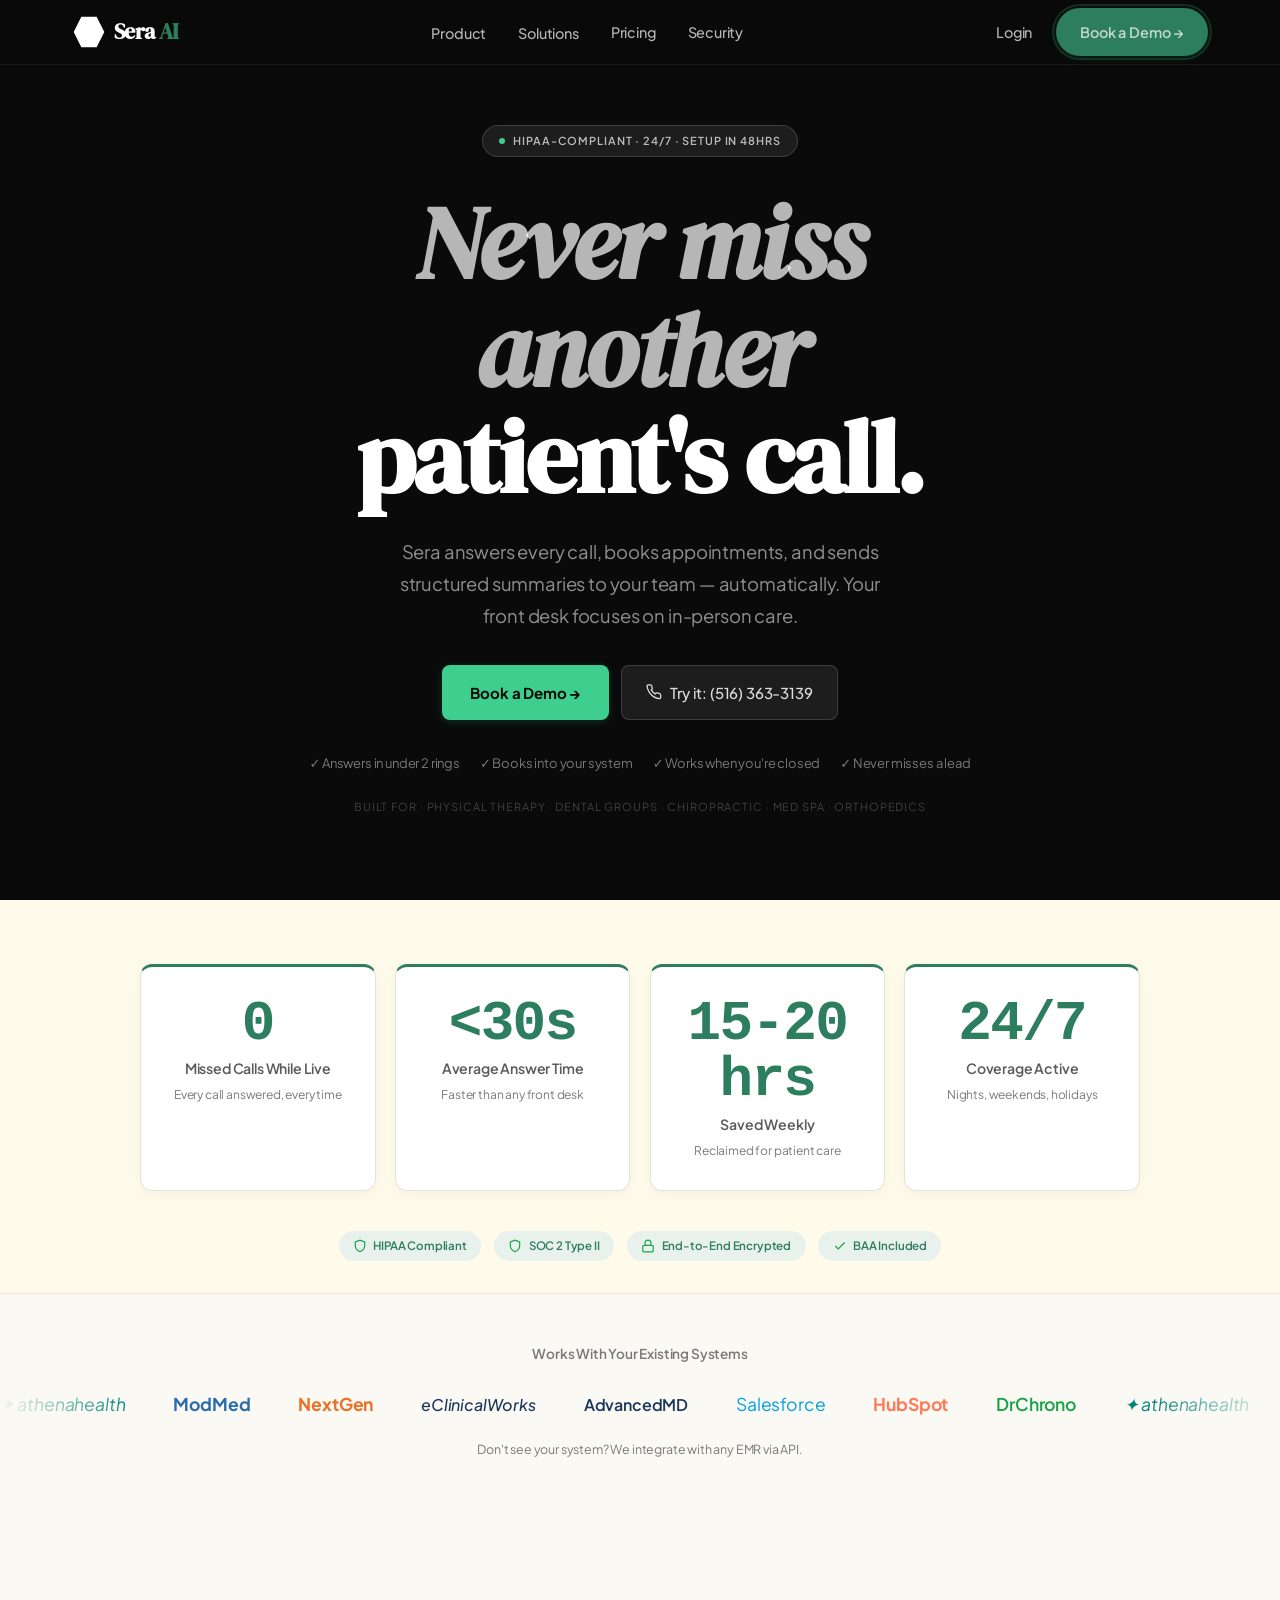
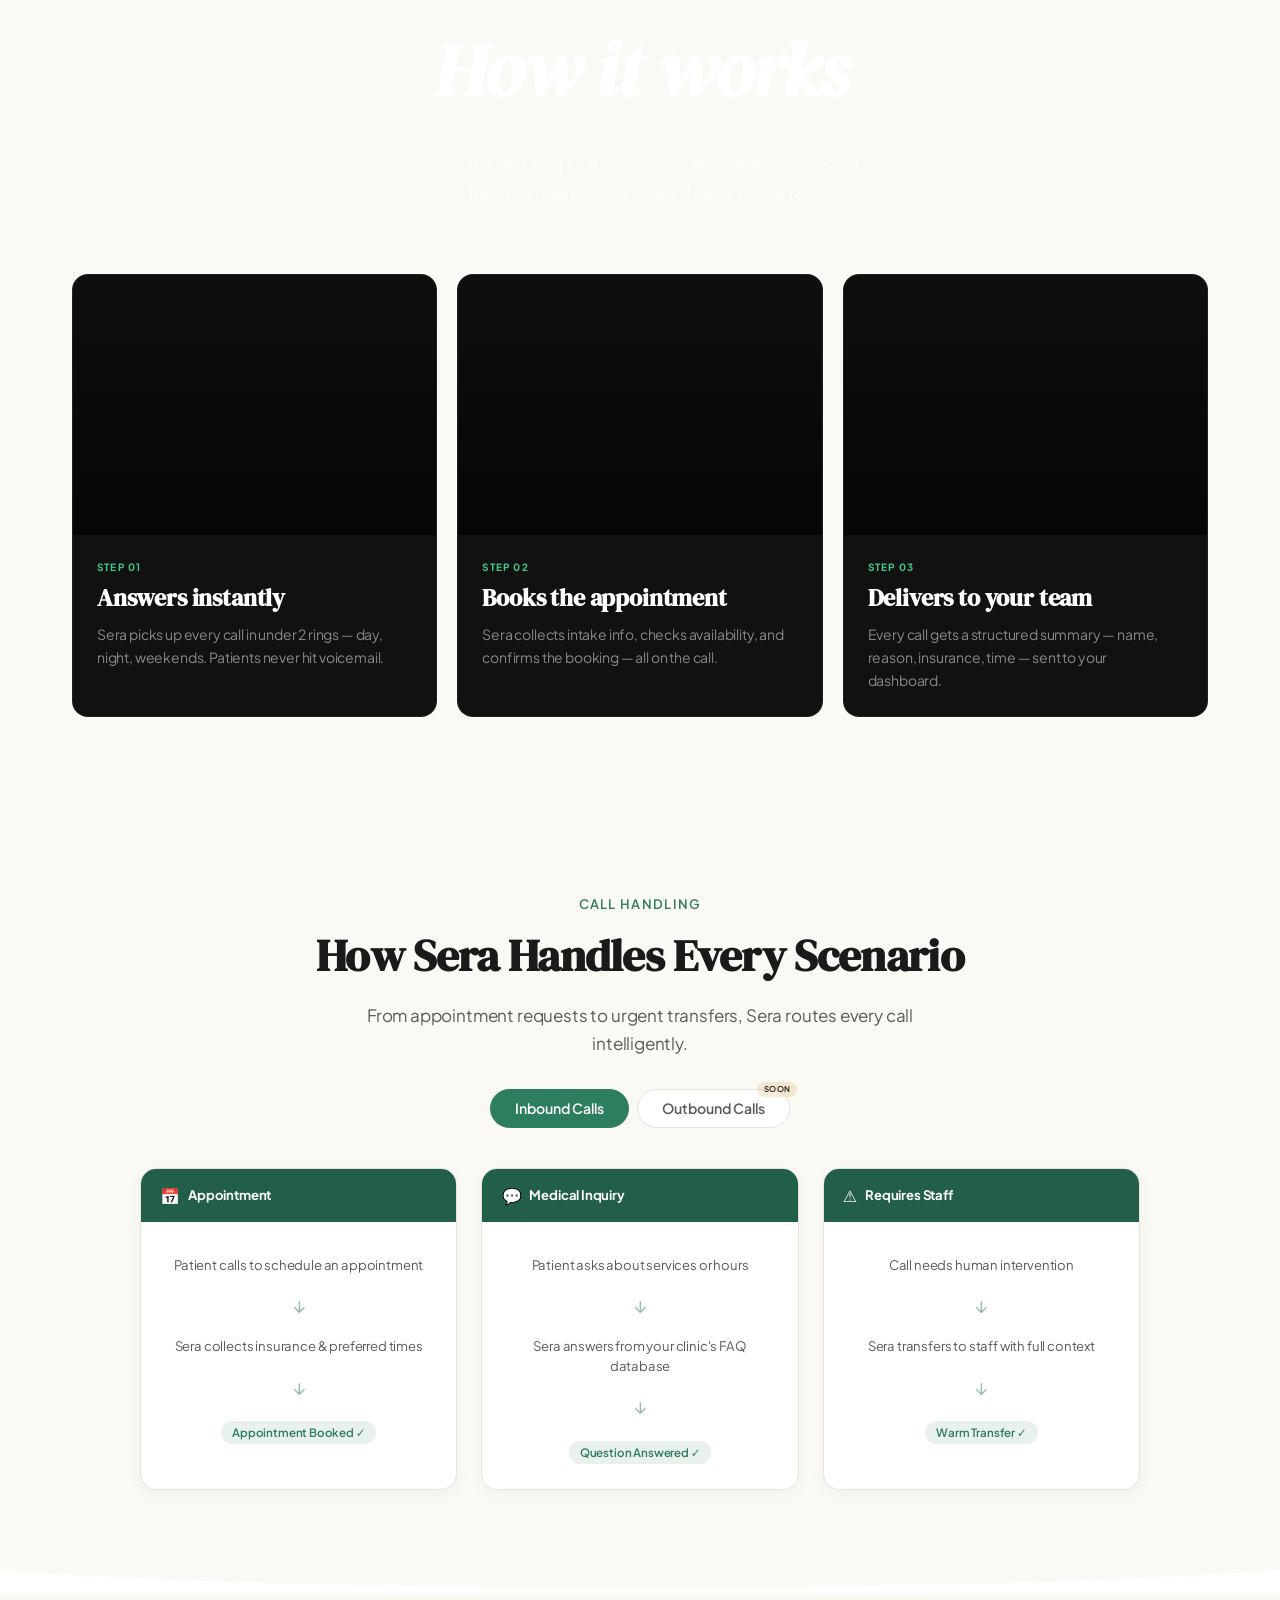
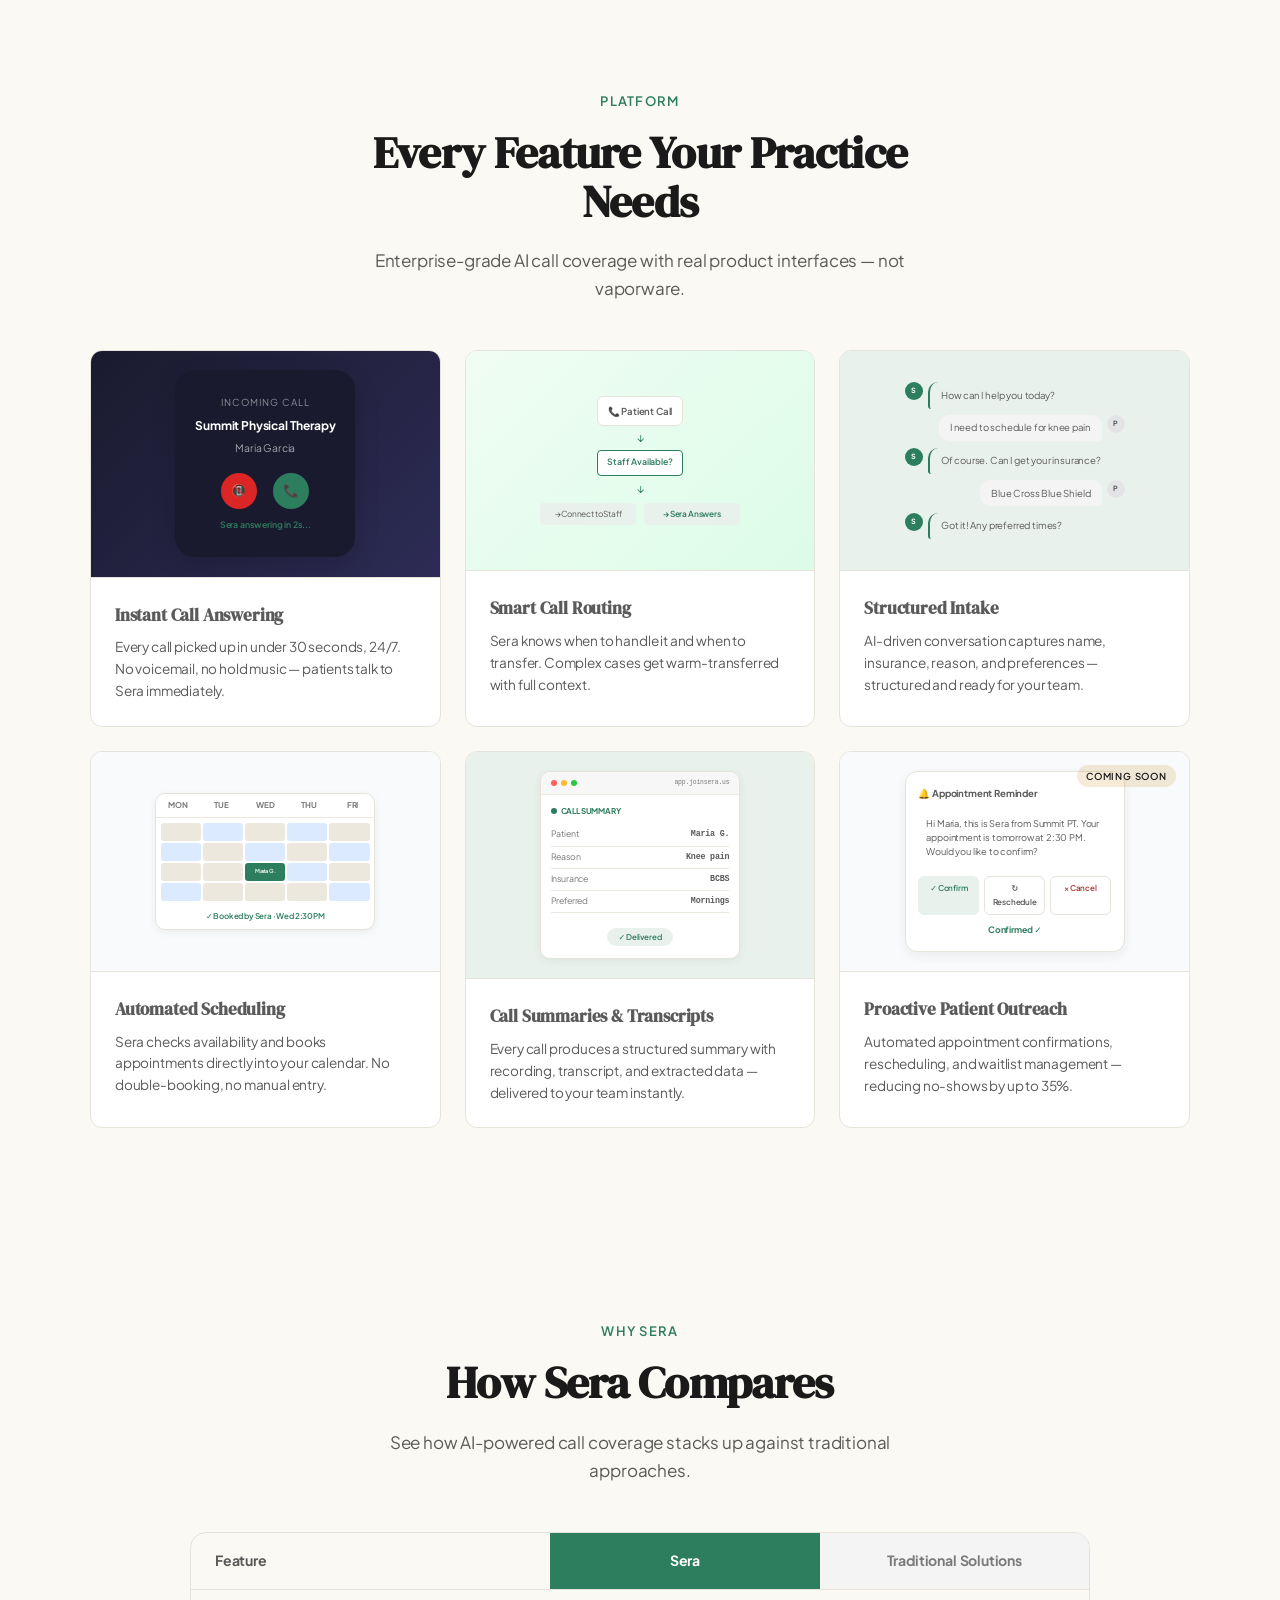
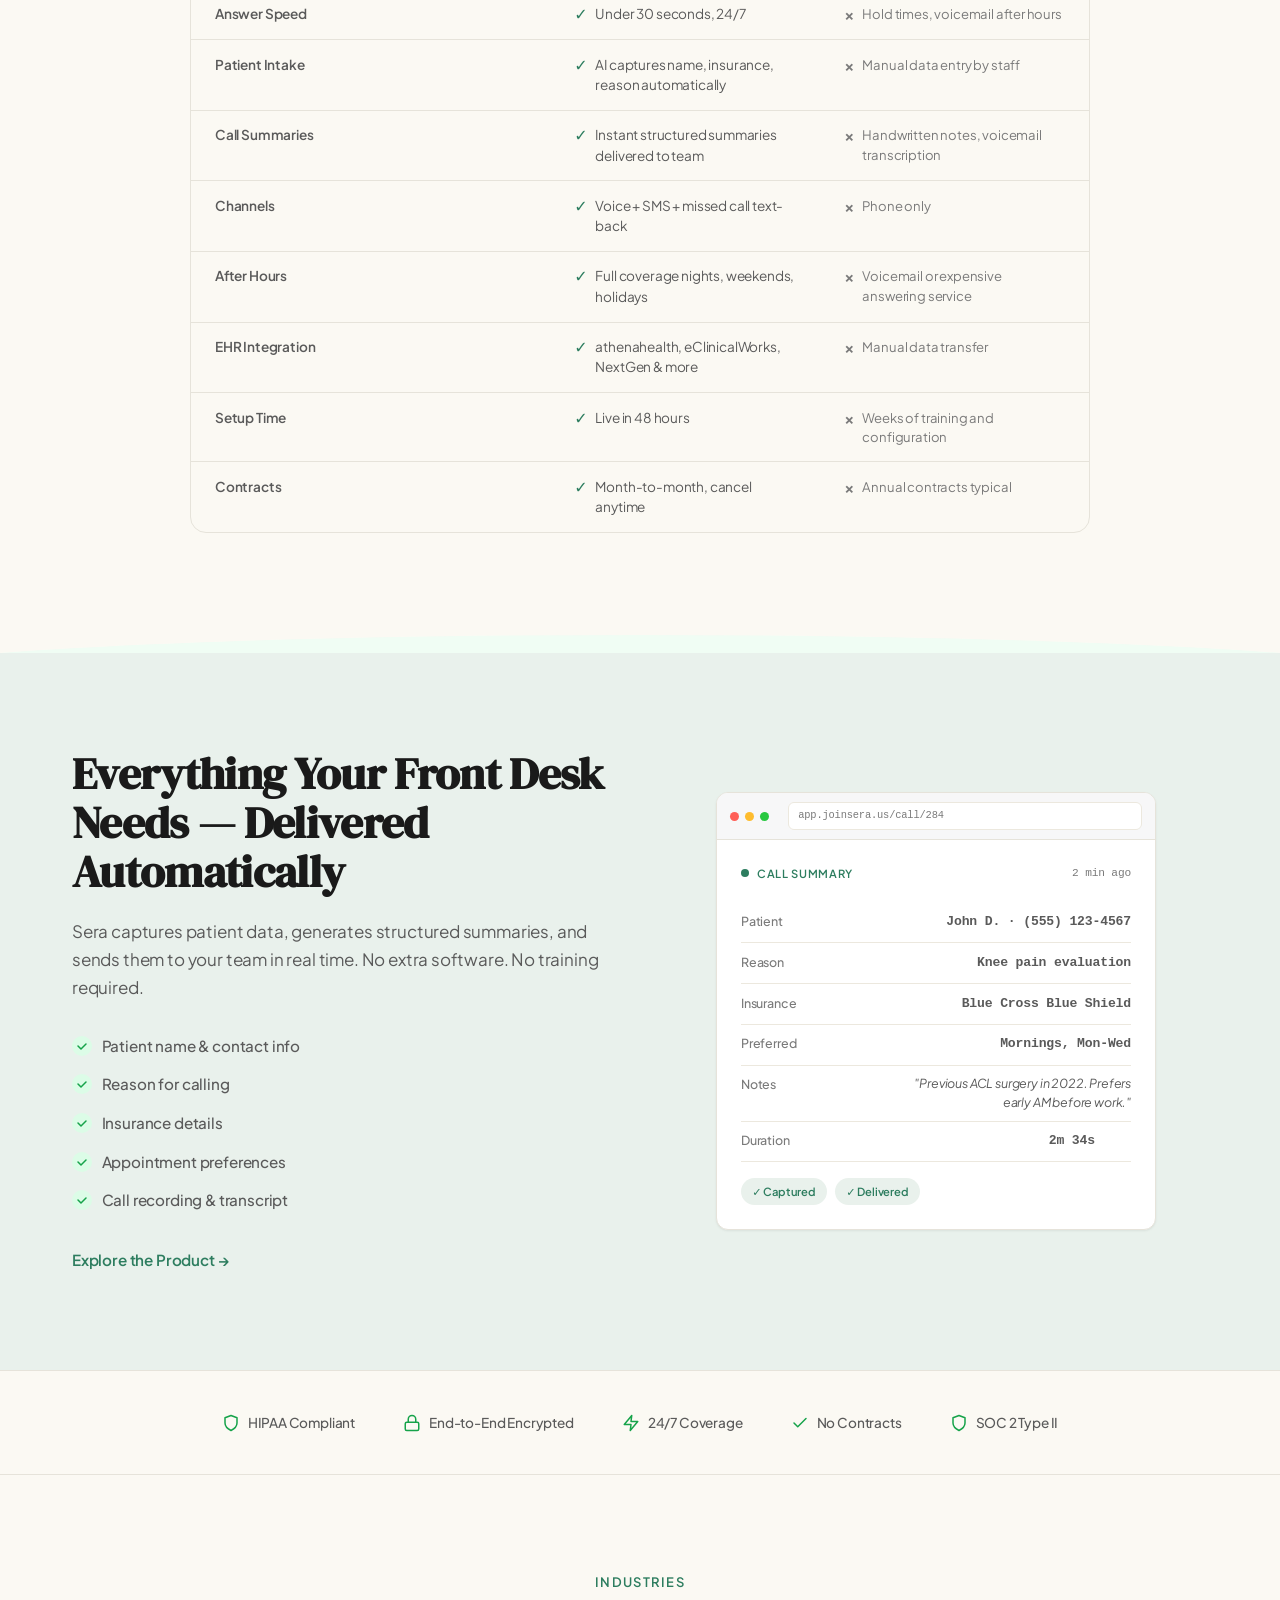
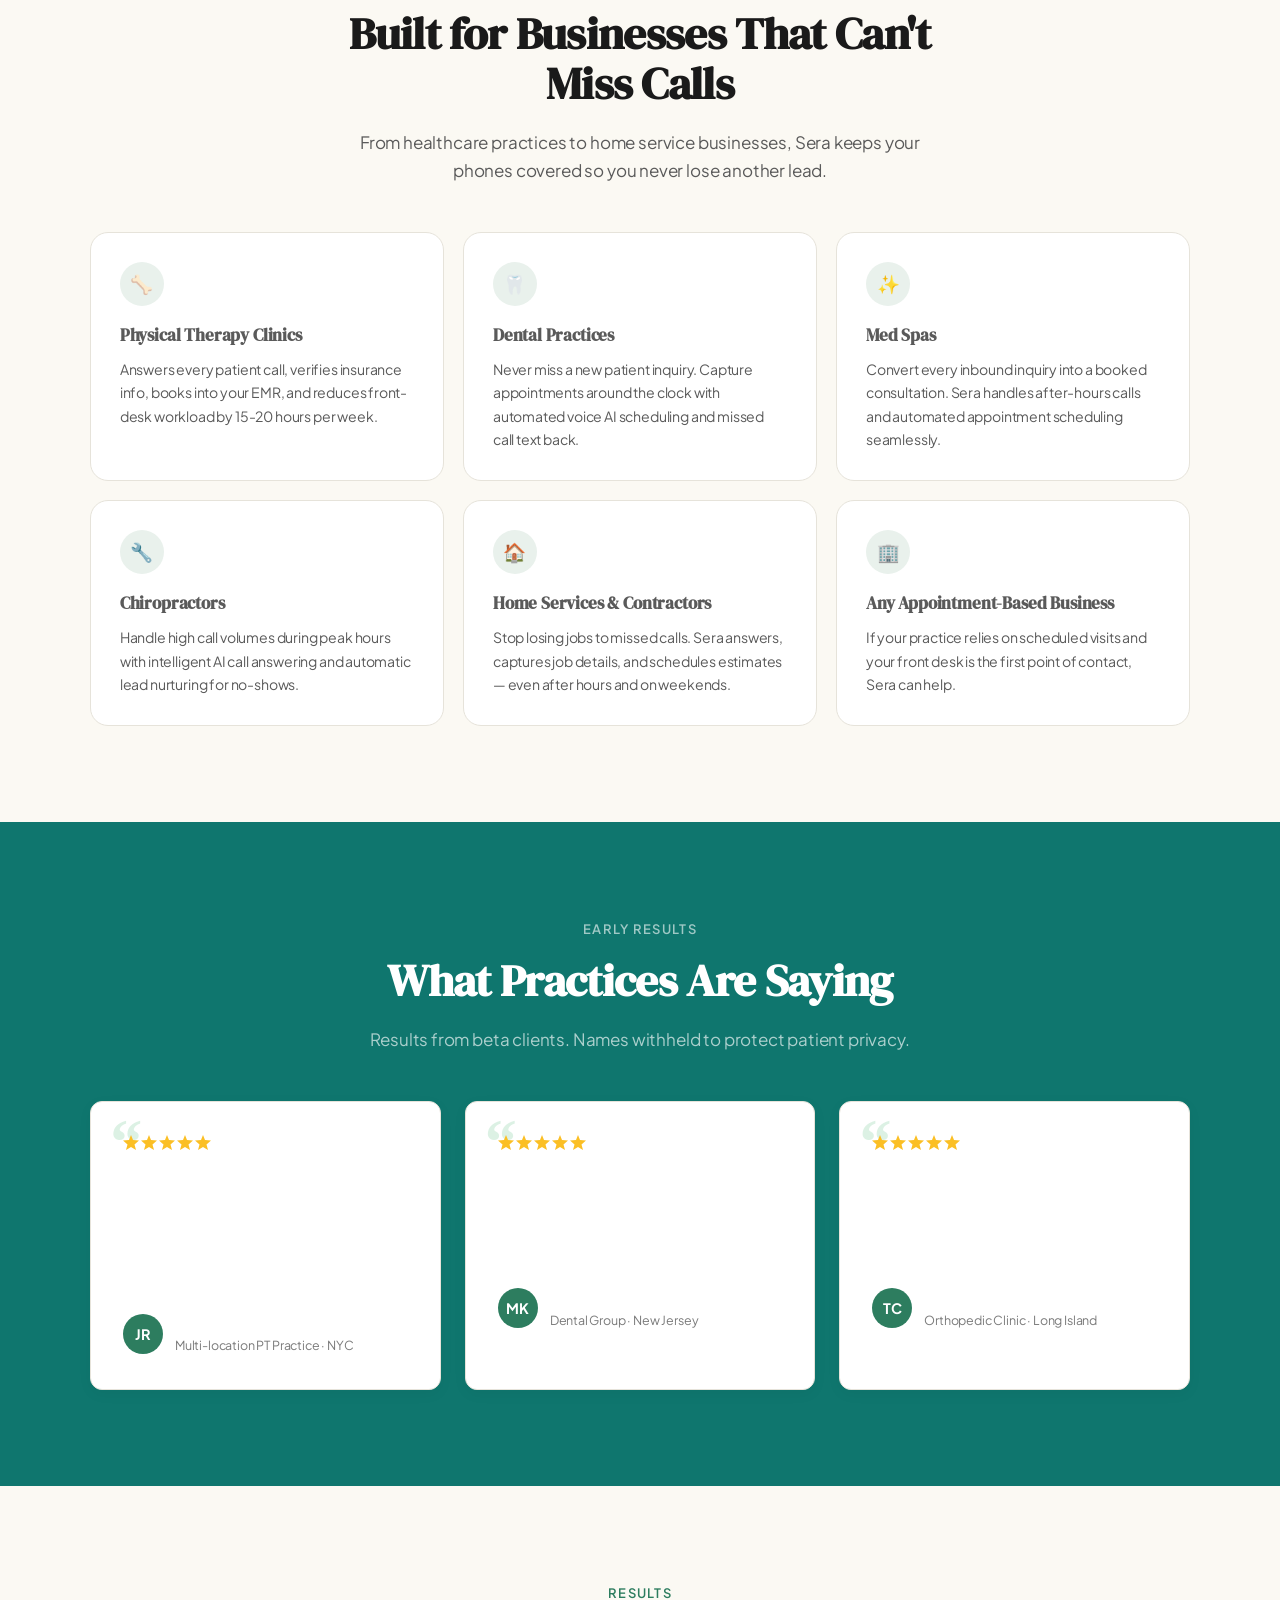
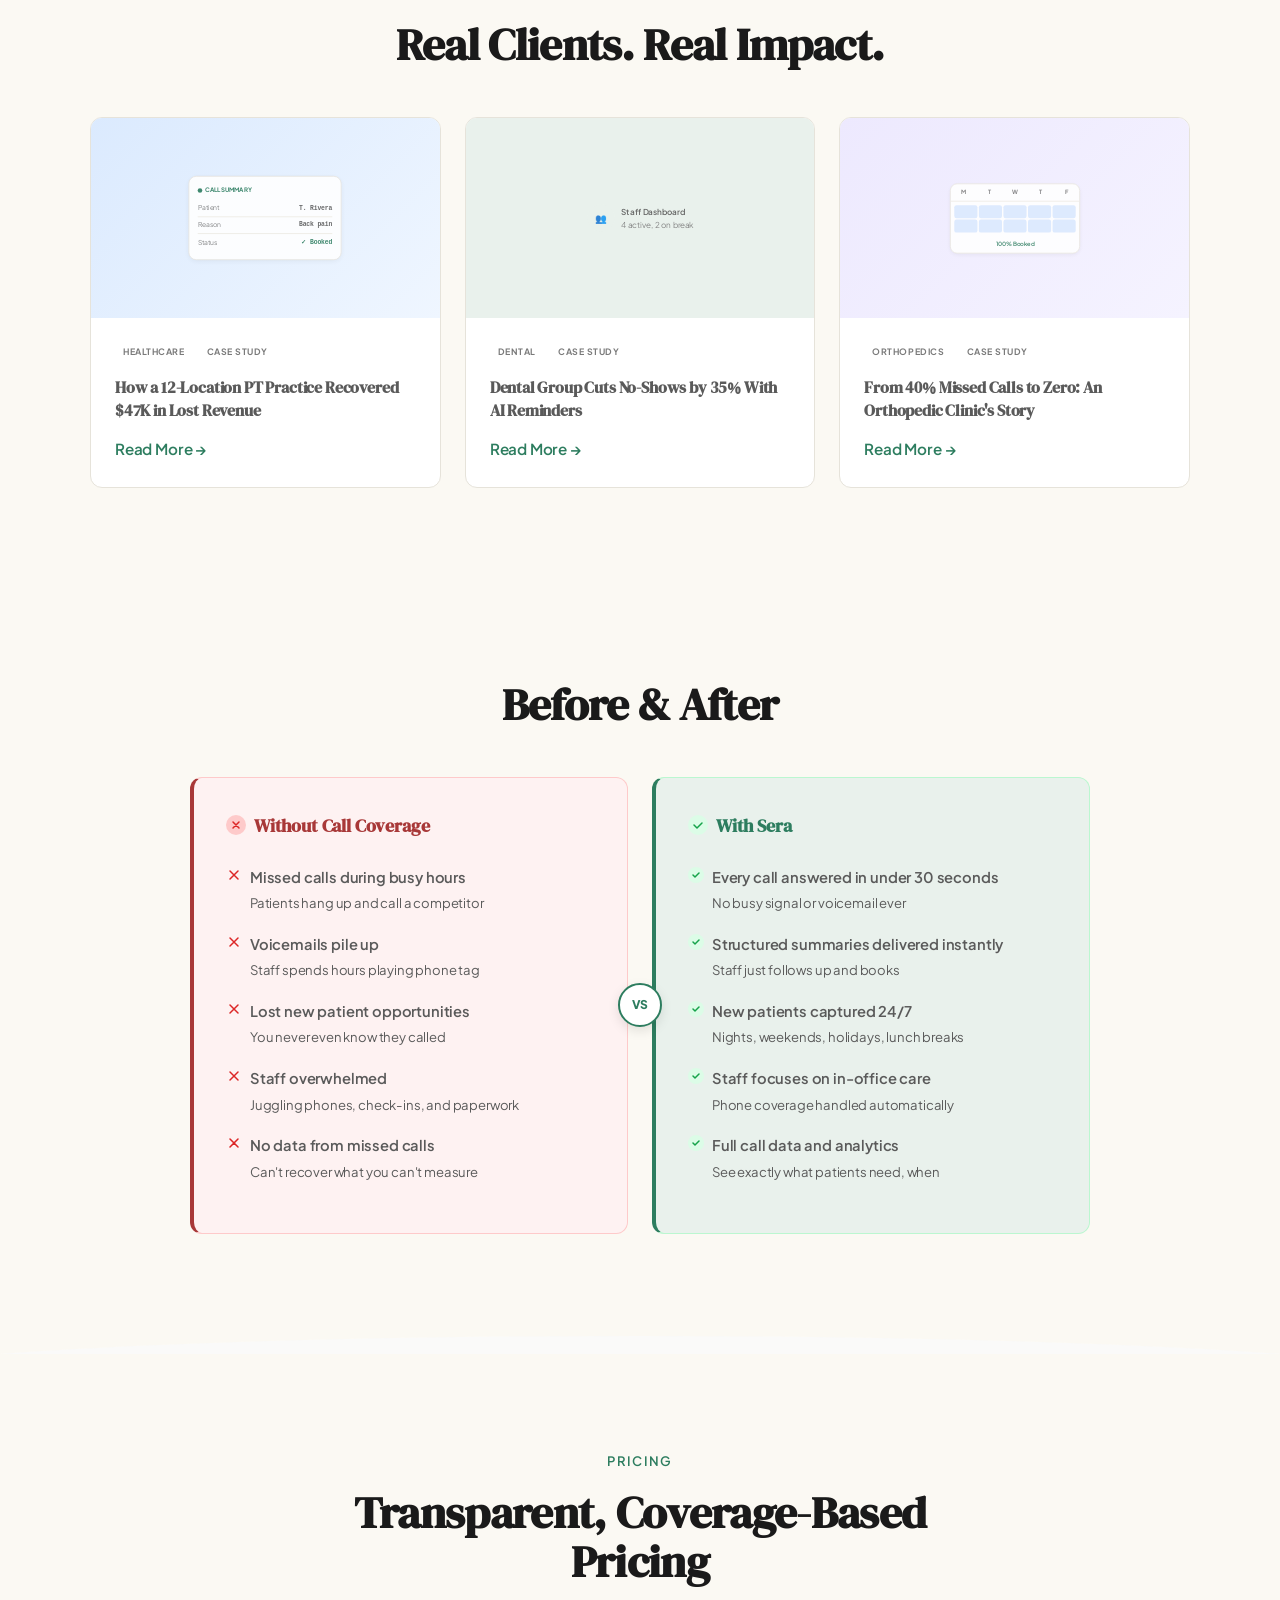
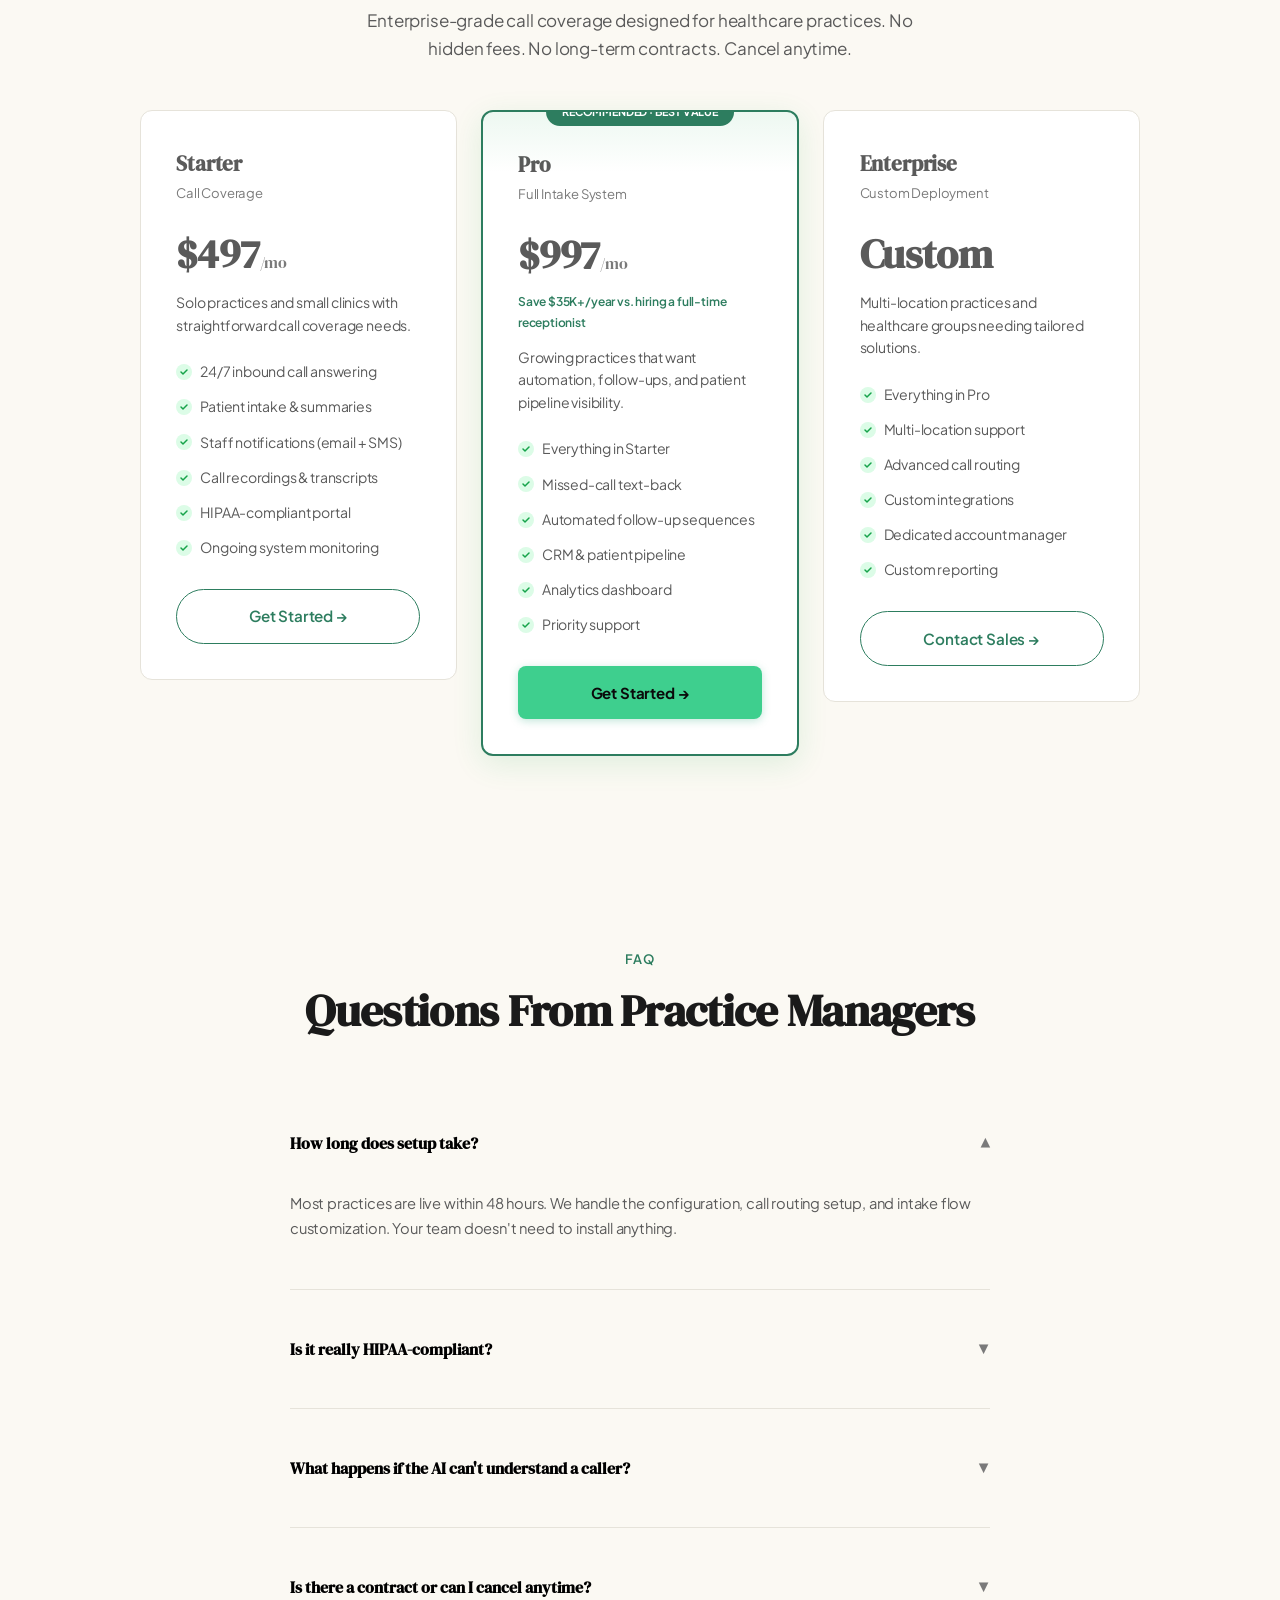
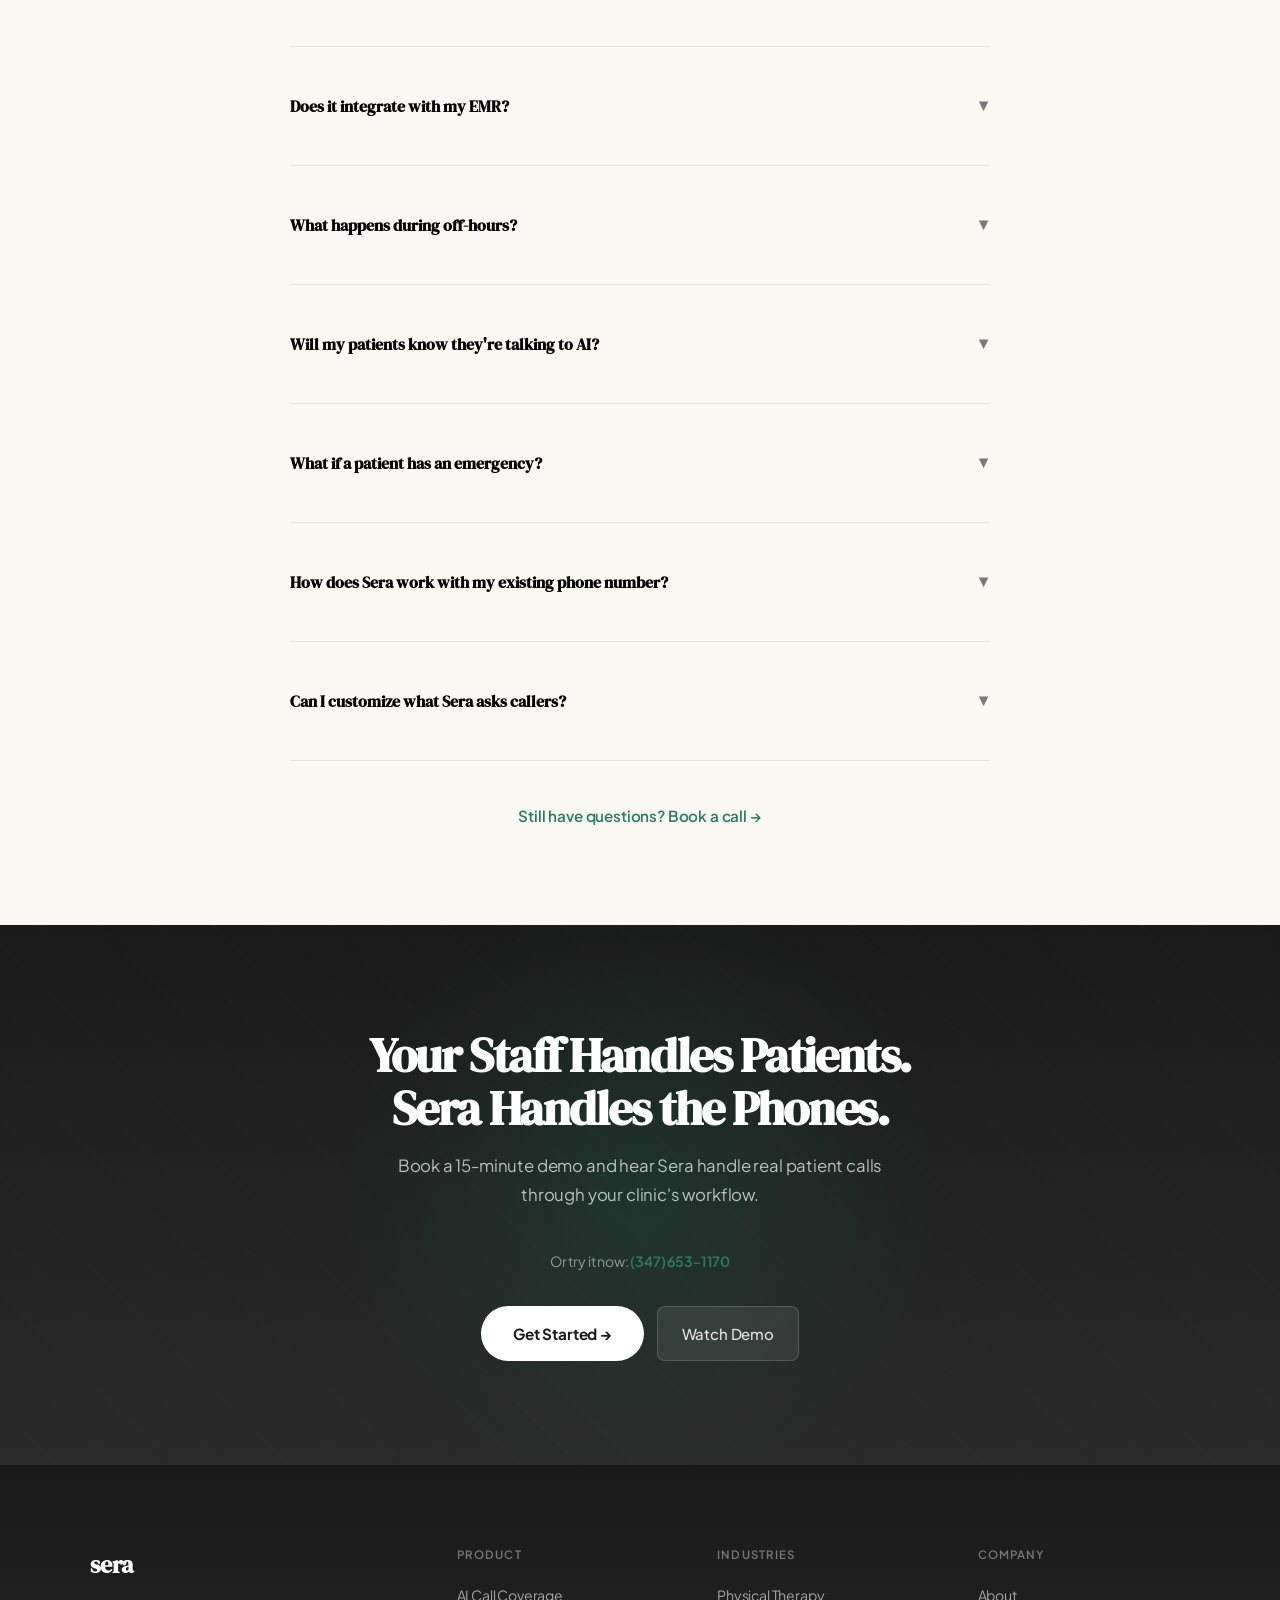
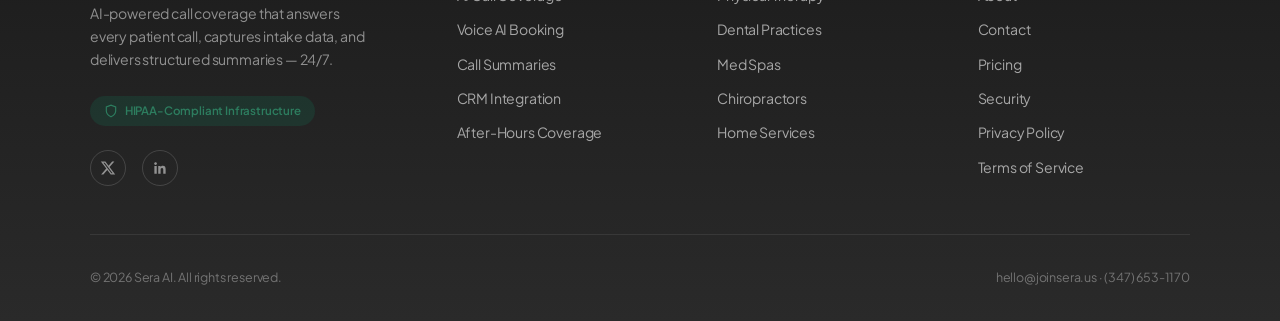
==== commit 551b729a: "redesign: dark editorial hero + nature photo cards" ====
--- a/index.html
+++ b/index.html
@@ -9,15 +9,17 @@
 <meta property="og:description" content="Never miss another patient call. Sera answers instantly, books appointments, and sends structured summaries to your team — 24/7.">
 <meta property="og:type" content="website">
 <meta property="og:url" content="https://joinsera.us">
-<meta property="og:image" content="https://joinsera.us/og-image.png">
+<meta property="og:image" content="https://joinsera.us/assets/images/og-image.png">
 <meta name="twitter:card" content="summary_large_image">
 <meta name="twitter:title" content="Sera — AI Call Coverage for Healthcare">
 <meta name="twitter:description" content="Never miss another patient call. AI-powered call coverage, 24/7.">
 <link rel="icon" href="/favicon.svg" type="image/svg+xml">
+<link rel="icon" href="/favicon.png" type="image/png">
+<link rel="apple-touch-icon" href="/favicon.svg">
 <link rel="canonical" href="https://joinsera.us/">
 <link rel="preconnect" href="https://fonts.googleapis.com">
 <link rel="preconnect" href="https://fonts.gstatic.com" crossorigin>
-<link href="https://fonts.googleapis.com/css2?family=Cormorant+Garamond:wght@400;500;600;700&family=Instrument+Sans:wght@400;500;600;700&family=Space+Grotesk:wght@400;500;600;700&display=swap" rel="stylesheet">
+<link href="https://fonts.googleapis.com/css2?family=DM+Serif+Display:ital@0;1&family=Plus+Jakarta+Sans:wght@400;500;600;700&display=swap" rel="stylesheet">
 <link rel="stylesheet" href="css/styles.css">
 <style>
 /* Page-specific overrides — shared styles in css/styles.css */
@@ -35,44 +37,50 @@
 .wave-divider{width:100%;overflow:hidden;line-height:0;position:relative;z-index:1}
 .wave-divider svg{display:block;width:100%;height:24px}
 
-/* ========== 2. HERO ========== */
-.hero{background:var(--bg-white);padding:6rem 0 4rem;position:relative;overflow:hidden}
-.hero__inner{display:flex;align-items:center;gap:3rem;position:relative;z-index:1}
-.hero__text{flex:0 0 55%}.hero__visual{flex:0 0 45%;display:flex;justify-content:center;position:relative}
-.hero__badge{display:inline-flex;align-items:center;gap:0.5rem;background:var(--green-light);color:var(--green);border-radius:var(--radius-pill);padding:0.35rem 1rem;font-size:0.75rem;font-weight:600;margin-bottom:1.5rem}
-.hero__badge-dot{width:8px;height:8px;background:var(--green);border-radius:50%}
-.hero__headline{font-family:var(--font-heading);font-size:clamp(4rem,8vw,7rem);line-height:1.02;letter-spacing:-0.03em;font-weight:900;color:var(--text-primary);margin-bottom:1.2rem}
-.hero__headline .green{color:var(--green);font-weight:600}
-.hero__sub{color:var(--text-body);font-size:1.2rem;line-height:1.75;max-width:520px;margin-bottom:2rem}
-.hero__buttons{display:flex;gap:0.8rem;flex-wrap:wrap;margin-bottom:1.8rem}
-.hero__trust{display:flex;flex-wrap:wrap;gap:1.2rem;margin-bottom:2.2rem}
-.hero__trust-item{display:flex;align-items:center;gap:0.4rem;font-size:0.8rem;color:var(--text-body)}
-.hero__trust-item svg{flex-shrink:0}
-.hero__social-proof{padding-top:0.5rem;border-top:1px solid var(--border-light)}
-.hero__social-proof-text{font-size:0.78rem;color:var(--text-muted);margin-bottom:0.5rem;font-weight:500}
-.hero__social-proof-logos{font-size:0.88rem;color:var(--text-muted);opacity:0.6;font-weight:500;line-height:1.8}
-
-/* Hero card stack */
-.hero-card-stack{position:relative;width:400px;animation:heroFloat 4s ease-in-out infinite}
-@keyframes heroFloat{0%,100%{transform:translateY(0)}50%{transform:translateY(-8px)}}
-.hero-card{position:relative;z-index:2;background:var(--card-bg);border-radius:var(--radius-card);border:1px solid var(--border);box-shadow:0 32px 80px rgba(0,0,0,0.14),0 8px 20px rgba(0,0,0,0.08);overflow:hidden}
-.hero-card-bg-3{position:absolute;top:20px;left:8px;right:-8px;bottom:-10px;background:var(--card-bg);border-radius:var(--radius-card);border:1px solid var(--border);transform:rotate(-2deg) scale(0.9);opacity:0.2}
-.hero-card-bg-2{position:absolute;top:10px;left:-6px;right:6px;bottom:-5px;background:var(--card-bg);border-radius:var(--radius-card);border:1px solid var(--border);transform:rotate(4deg) scale(0.95);opacity:0.35;box-shadow:0 4px 12px rgba(0,0,0,0.04)}
-.hero-card{position:relative;z-index:2;background:var(--card-bg);border-radius:var(--radius-card);border:1px solid var(--border);box-shadow:var(--shadow-lg);overflow:hidden}
-.hero-card__chrome{display:flex;align-items:center;gap:6px;padding:0.6rem 1rem;background:var(--bg-warm);border-bottom:1px solid var(--border-light)}
-.chrome-dot{width:8px;height:8px;border-radius:50%}
-.chrome-dot--r{background:#FF5F57}.chrome-dot--y{background:#FEBC2E}.chrome-dot--g{background:#28C840}
-.chrome-label{margin-left:auto;font-size:0.6rem;font-family:var(--font-mono);color:var(--text-muted)}
-.hero-card__body{padding:1.4rem}
-.hero-card__header{display:flex;align-items:center;gap:0.5rem;margin-bottom:1rem}
-.hero-card__dot{width:8px;height:8px;background:var(--green);border-radius:50%}
-.hero-card__label{font-size:0.7rem;font-weight:600;text-transform:uppercase;letter-spacing:0.06em;color:var(--green)}
-.hero-card__time{margin-left:auto;font-size:0.7rem;color:var(--text-muted);font-family:var(--font-mono)}
-.hero-card__row{display:flex;justify-content:space-between;align-items:center;padding:0.55rem 0;border-bottom:1px solid var(--border-light)}
-.hero-card__row:last-of-type{border-bottom:none}
-.hero-card__row-label{font-size:0.78rem;color:var(--text-muted);font-weight:500}
-.hero-card__row-value{font-size:0.82rem;color:var(--text-heading);font-weight:600;font-family:var(--font-mono)}
-.hero-card__badges{display:flex;gap:0.5rem;margin-top:1rem}
+/* ========== 2. HERO (dark full-bleed redesign) ========== */
+.hero{position:relative;min-height:100vh;display:flex;align-items:center;overflow:hidden;background:#0A0A0A}
+.hero__bg{position:absolute;inset:0;background-image:url('https://images.unsplash.com/photo-1448375240586-882707db888b?w=1800&q=80');background-size:cover;background-position:center 40%;opacity:0.40;z-index:0}
+.hero__inner{position:relative;z-index:1;padding:120px 0 80px;max-width:760px;margin:0 auto;text-align:center}
+.hero__badge{display:inline-flex;align-items:center;gap:8px;background:rgba(255,255,255,0.08);border:1px solid rgba(255,255,255,0.15);border-radius:100px;padding:6px 16px;font-size:11px;font-weight:600;letter-spacing:0.08em;color:rgba(255,255,255,0.7);text-transform:uppercase;margin-bottom:2rem}
+.hero__badge-dot{width:6px;height:6px;background:#3ECF8E;border-radius:50%;animation:badgePulse 2s infinite}
+@keyframes badgePulse{0%,100%{opacity:1}50%{opacity:0.4}}
+.hero__headline{font-family:'DM Serif Display',Georgia,serif;font-size:clamp(3.5rem,8vw,7rem);line-height:1.05;color:#ffffff;margin-bottom:1.5rem;letter-spacing:-0.02em}
+.hero__headline em{font-style:italic;color:rgba(255,255,255,0.70)}
+.hero__sub{font-size:1.15rem;line-height:1.75;color:rgba(255,255,255,0.55);max-width:520px;margin:0 auto 2rem}
+.hero__buttons{display:flex;gap:12px;justify-content:center;flex-wrap:wrap;margin-bottom:2rem}
+.btn--primary{background:#3ECF8E;color:#0A0A0A;font-weight:700;padding:14px 28px;border-radius:8px;font-size:15px;border:none;cursor:pointer;text-decoration:none;display:inline-flex;align-items:center;gap:6px;transition:opacity 0.2s}
+.btn--primary:hover{opacity:0.88}
+.btn--ghost{background:rgba(255,255,255,0.08);color:rgba(255,255,255,0.85);border:1px solid rgba(255,255,255,0.15);padding:14px 24px;border-radius:8px;font-size:15px;font-weight:500;text-decoration:none;display:inline-flex;align-items:center;gap:8px;transition:background 0.2s}
+.btn--ghost:hover{background:rgba(255,255,255,0.13)}
+.hero__trust{display:flex;gap:20px;justify-content:center;flex-wrap:wrap;font-size:13px;color:rgba(255,255,255,0.45);margin-bottom:1.5rem}
+.hero__specialties{font-size:11px;color:rgba(255,255,255,0.22);letter-spacing:0.08em;text-transform:uppercase}
+
+/* ========== DARK NAVBAR ========== */
+.nav,.navbar,nav,header{background:rgba(10,10,10,0.92)!important;border-bottom:1px solid rgba(255,255,255,0.07)!important;backdrop-filter:blur(12px);-webkit-backdrop-filter:blur(12px)}
+.nav__link,nav a{color:rgba(255,255,255,0.7)!important}
+.nav__link:hover,nav a:hover{color:#ffffff!important}
+.nav__logo,.logo{color:#ffffff!important}
+.nav__logo-text{color:#ffffff!important}
+.nav__logo img{filter:brightness(10)}
+.nav__login{color:rgba(255,255,255,0.7)!important}
+
+/* ========== HOW IT WORKS (dark photo cards) ========== */
+.how-it-works{background:#0A0A0A;padding:120px 0}
+.how-it-works::before{display:none}
+.hiw__headline{font-family:'DM Serif Display',Georgia,serif;font-size:clamp(2.8rem,6vw,5.5rem);color:#ffffff;text-align:center;margin-bottom:1rem;letter-spacing:-0.02em}
+.hiw__headline em{font-style:italic}
+.hiw__sub{text-align:center;color:rgba(255,255,255,0.5);font-size:1.1rem;max-width:480px;margin:0 auto 4rem;line-height:1.7}
+.hiw__cards{display:grid;grid-template-columns:repeat(3,1fr);gap:20px}
+@media(max-width:768px){.hiw__cards{grid-template-columns:1fr}}
+.hiw__card{border-radius:16px;overflow:hidden;background:#111;border:1px solid rgba(255,255,255,0.06);transition:transform 0.3s,border-color 0.3s}
+.hiw__card:hover{transform:translateY(-4px);border-color:rgba(255,255,255,0.12)}
+.hiw__card-photo{height:260px;background-size:cover;background-position:center;position:relative;overflow:hidden;transition:transform 0.4s ease}
+.hiw__card:hover .hiw__card-photo{transform:scale(1.03)}
+.hiw__card-photo::after{content:'';position:absolute;inset:0;background:linear-gradient(to bottom,rgba(0,0,0,0.15),rgba(0,0,0,0.70))}
+.hiw__card-content{padding:24px}
+.hiw__card-label{font-size:10px;font-weight:700;letter-spacing:0.12em;text-transform:uppercase;color:#3ECF8E;margin-bottom:8px}
+.hiw__card-title{font-family:'DM Serif Display',Georgia,serif;font-size:1.5rem;color:#ffffff;margin-bottom:10px;line-height:1.2}
+.hiw__card-body{font-size:14px;color:rgba(255,255,255,0.5);line-height:1.65}
 
 /* ========== 3. AUDIO DEMO (dark green bg) ========== */
 .audio-demo{background:linear-gradient(135deg,#064E3B,#065F46);padding:6rem 0;color:#fff}
@@ -502,7 +510,7 @@
     <a href="pricing.html" class="nav__link">Pricing</a>
     <a href="security.html" class="nav__link">Security</a>
   </div>
-  <div class="nav__right"><a href="/login.html" class="nav__login">Login</a><a href="https://calendly.com/sera-ai/demo" target="_blank" rel="noopener" class="nav__cta" style="padding:12px 24px">Book a Demo &rarr;</a></div>
+  <div class="nav__right"><a href="https://app.joinsera.us" class="nav__login">Login</a><a href="https://calendly.com/sera-ai/demo" target="_blank" rel="noopener" class="nav__cta" style="padding:12px 24px">Book a Demo &rarr;</a></div>
   <button class="nav__hamburger" id="hamburger" aria-label="Menu"><span></span><span></span><span></span></button>
 </div>
 <div class="nav__mobile-menu" id="mobileMenu">
@@ -510,42 +518,39 @@
   <a href="solutions.html">Solutions</a>
   <a href="pricing.html">Pricing</a>
   <a href="security.html">Security</a>
-  <a href="/login.html">Login</a>
+  <a href="https://app.joinsera.us">Login</a>
   <a href="https://calendly.com/sera-ai/demo" target="_blank" rel="noopener" class="btn btn--primary" style="text-align:center;justify-content:center">Book a Demo &rarr;</a>
 </div>
 </nav>
 
 <!-- HERO -->
-<section class="hero" style="padding-top:7rem"><div class="container"><div class="hero__inner">
-  <div class="hero__text reveal">
-    <div class="hero__badge"><span class="hero__badge-dot"></span> HIPAA-Compliant Platform</div>
-    <h1 class="hero__headline">Never Miss Another <span class="green">Patient's Call</span> Again</h1>
-    <p class="hero__sub">Sera answers calls instantly, books into your system, works when you're closed, and never misses a lead — all automatically. Your front desk stays focused on in-office care.</p>
-    <div class="hero__buttons"><a href="https://calendly.com/sera-ai/demo" target="_blank" rel="noopener" class="btn btn--primary">Book a Demo &rarr;</a><a href="tel:3476531170" class="btn btn--outline"><svg width="16" height="16" viewBox="0 0 24 24" fill="none" stroke="currentColor" stroke-width="2" stroke-linecap="round" stroke-linejoin="round" style="flex-shrink:0"><path d="M22 16.92v3a2 2 0 01-2.18 2 19.79 19.79 0 01-8.63-3.07A19.5 19.5 0 013.09 9.74a19.79 19.79 0 01-3.07-8.67A2 2 0 012 .84h3a2 2 0 012 1.72c.127.96.361 1.903.7 2.81a2 2 0 01-.45 2.11L6.91 8.32a16 16 0 006.72 6.72l1.06-1.06a2 2 0 012.11-.45c.907.339 1.85.573 2.81.7A2 2 0 0122 16.92z"/></svg> Try It Now: (347) 653-1170</a></div>
+<section class="hero">
+  <div class="hero__bg"></div>
+  <div class="container hero__inner">
+    <div class="hero__badge">
+      <span class="hero__badge-dot"></span>
+      HIPAA-Compliant · 24/7 · Setup in 48hrs
+    </div>
+    <h1 class="hero__headline">
+      <em>Never miss another</em><br>patient's call.
+    </h1>
+    <p class="hero__sub">Sera answers every call, books appointments, and sends structured summaries to your team — automatically. Your front desk focuses on in-person care.</p>
+    <div class="hero__buttons">
+      <a href="#demo" class="btn btn--primary">Book a Demo →</a>
+      <a href="tel:+15163633139" class="btn btn--ghost">
+        <svg width="16" height="16" viewBox="0 0 24 24" fill="none" stroke="currentColor" stroke-width="2"><path d="M22 16.92v3a2 2 0 0 1-2.18 2 19.79 19.79 0 0 1-8.63-3.07A19.5 19.5 0 0 1 4.69 12a19.79 19.79 0 0 1-3.07-8.67A2 2 0 0 1 3.6 1.27h3a2 2 0 0 1 2 1.72c.127.96.361 1.903.7 2.81a2 2 0 0 1-.45 2.11L7.91 8.79a16 16 0 0 0 6 6l.88-.88a2 2 0 0 1 2.11-.45c.907.339 1.85.573 2.81.7A2 2 0 0 1 21.73 16z"/></svg>
+        Try it: (516) 363-3139
+      </a>
+    </div>
     <div class="hero__trust">
-      <div class="hero__trust-item"><svg width="16" height="16" viewBox="0 0 16 16" fill="none"><circle cx="8" cy="8" r="8" fill="#DCFCE7"/><path d="M5 8l2 2 4-4" stroke="#16A34A" stroke-width="1.5" stroke-linecap="round" stroke-linejoin="round"/></svg>Answers Calls Instantly</div>
-      <div class="hero__trust-item"><svg width="16" height="16" viewBox="0 0 16 16" fill="none"><circle cx="8" cy="8" r="8" fill="#DCFCE7"/><path d="M5 8l2 2 4-4" stroke="#16A34A" stroke-width="1.5" stroke-linecap="round" stroke-linejoin="round"/></svg>Books Into Your System</div>
-      <div class="hero__trust-item"><svg width="16" height="16" viewBox="0 0 16 16" fill="none"><circle cx="8" cy="8" r="8" fill="#DCFCE7"/><path d="M5 8l2 2 4-4" stroke="#16A34A" stroke-width="1.5" stroke-linecap="round" stroke-linejoin="round"/></svg>Works When You're Closed</div>
-      <div class="hero__trust-item"><svg width="16" height="16" viewBox="0 0 16 16" fill="none"><circle cx="8" cy="8" r="8" fill="#DCFCE7"/><path d="M5 8l2 2 4-4" stroke="#16A34A" stroke-width="1.5" stroke-linecap="round" stroke-linejoin="round"/></svg>Never Misses a Lead</div>
-    </div>
-    <div class="hero__social-proof"><p class="hero__social-proof-text">Built for practices like yours</p><p class="hero__social-proof-logos">Physical Therapy <span style="color:var(--green);opacity:1">&middot;</span> Dental Groups <span style="color:var(--green);opacity:1">&middot;</span> Chiropractic <span style="color:var(--green);opacity:1">&middot;</span> Med Spa <span style="color:var(--green);opacity:1">&middot;</span> Orthopedics</p></div>
-  </div>
-  <div class="hero__visual reveal"><div class="hero-card-stack">
-    <div class="hero-card-bg-3"></div><div class="hero-card-bg-2"></div>
-    <div class="hero-card">
-      <div class="hero-card__chrome"><span class="chrome-dot chrome-dot--r"></span><span class="chrome-dot chrome-dot--y"></span><span class="chrome-dot chrome-dot--g"></span><span class="chrome-label">app.joinsera.us</span></div>
-      <div class="hero-card__body">
-        <div class="hero-card__header"><span class="hero-card__dot"></span><span class="hero-card__label">LIVE CALL SUMMARY</span><span class="hero-card__time">Just now</span></div>
-        <div class="hero-card__row"><span class="hero-card__row-label">Caller</span><span class="hero-card__row-value">Sarah M.</span></div>
-        <div class="hero-card__row"><span class="hero-card__row-label">Call Type</span><span class="hero-card__row-value">New Patient</span></div>
-        <div class="hero-card__row"><span class="hero-card__row-label">Reason</span><span class="hero-card__row-value">Back Pain</span></div>
-        <div class="hero-card__row"><span class="hero-card__row-label">Insurance</span><span class="hero-card__row-value">Aetna</span></div>
-        <div class="hero-card__row"><span class="hero-card__row-label">Preferred Time</span><span class="hero-card__row-value">Afternoons</span></div>
-        <div class="hero-card__badges"><span class="badge badge--green">&check; Captured</span><span class="badge badge--blue">&check; Delivered to Staff</span></div>
-      </div>
-    </div>
-  </div></div>
-</div></div></section>
+      <span>✓ Answers in under 2 rings</span>
+      <span>✓ Books into your system</span>
+      <span>✓ Works when you're closed</span>
+      <span>✓ Never misses a lead</span>
+    </div>
+    <p class="hero__specialties">Built for · Physical Therapy · Dental Groups · Chiropractic · Med Spa · Orthopedics</p>
+  </div>
+</section>
 
 <!-- 4. STATS -->
 <section class="stats reveal" id="stats"><div class="container">
@@ -590,19 +595,38 @@
 </section>
 
 <!-- 6. HOW IT WORKS -->
-<section class="how-it-works" id="how-it-works"><div class="container">
-  <div class="how-it-works__header reveal"><p class="eyebrow">HOW IT WORKS</p><h2 class="section-headline">A System That Works While Your Staff Works</h2><p class="section-sub mx-auto">When your team is busy or your clinic is closed, Sera answers incoming calls, asks the right intake questions, and delivers structured summaries to your staff.</p></div>
-  <div class="how-it-works__steps" id="stepsContainer">
-    <div class="step-card reveal"><span class="step-card__num">1</span><div class="step-card__icon"><svg width="32" height="32" viewBox="0 0 24 24" fill="none" stroke="currentColor" stroke-width="1.75" stroke-linecap="round" stroke-linejoin="round"><path d="M22 16.92v3a2 2 0 01-2.18 2 19.79 19.79 0 01-8.63-3.07A19.5 19.5 0 013.07 9.81a19.79 19.79 0 01-3.07-8.68A2 2 0 012 0h3a2 2 0 012 1.72c.127.96.361 1.903.7 2.81a2 2 0 01-.45 2.11L6.09 7.91a16 16 0 006 6l1.27-1.27a2 2 0 012.11-.45c.907.339 1.85.573 2.81.7A2 2 0 0122 16.92z"/></svg></div><div class="step-card__title">Call Received</div><div class="step-card__desc">A patient calls your clinic. Sera picks up instantly — no rings, no hold music, no voicemail.</div><span class="step-badge step-badge--gray" data-step="0">Receiving</span></div>
-    <div class="step-connector"><div class="step-connector__line"><div class="step-connector__dot" data-connector="0"></div></div><div class="step-connector__arrow"></div></div>
-    <div class="step-card reveal"><span class="step-card__num">2</span><div class="step-card__icon"><svg width="32" height="32" viewBox="0 0 24 24" fill="none" stroke="currentColor" stroke-width="1.75" stroke-linecap="round" stroke-linejoin="round"><path d="M21 15a2 2 0 01-2 2H7l-4 4V5a2 2 0 012-2h14a2 2 0 012 2z"/></svg></div><div class="step-card__title">Intake Questions</div><div class="step-card__desc">Sera asks about the reason for calling, insurance info, and preferred appointment times.</div><span class="step-badge step-badge--blue" data-step="1">Processing</span></div>
-    <div class="step-connector"><div class="step-connector__line"><div class="step-connector__dot" data-connector="1"></div></div><div class="step-connector__arrow"></div></div>
-    <div class="step-card reveal"><span class="step-card__num">3</span><div class="step-card__icon"><svg width="32" height="32" viewBox="0 0 24 24" fill="none" stroke="currentColor" stroke-width="1.75" stroke-linecap="round" stroke-linejoin="round"><path d="M9 5H7a2 2 0 00-2 2v12a2 2 0 002 2h10a2 2 0 002-2V7a2 2 0 00-2-2h-2"/><rect x="9" y="3" width="6" height="4" rx="2" ry="2"/><line x1="9" y1="12" x2="15" y2="12"/><line x1="9" y1="16" x2="13" y2="16"/></svg></div><div class="step-card__title">Summary Generated</div><div class="step-card__desc">A structured summary is created with all the patient data your team needs to follow up.</div><span class="step-badge step-badge--green" data-step="2">&check; Captured</span></div>
-    <div class="step-connector"><div class="step-connector__line"><div class="step-connector__dot" data-connector="2"></div></div><div class="step-connector__arrow"></div></div>
-    <div class="step-card reveal"><span class="step-card__num">4</span><div class="step-card__icon"><svg width="32" height="32" viewBox="0 0 24 24" fill="none" stroke="currentColor" stroke-width="1.75" stroke-linecap="round" stroke-linejoin="round"><path d="M18 8A6 6 0 006 8c0 7-3 9-3 9h18s-3-2-3-9"/><path d="M13.73 21a2 2 0 01-3.46 0"/></svg></div><div class="step-card__title">Staff Notified</div><div class="step-card__desc">Your team gets the summary via email, SMS, or the portal — ready to book the patient.</div><span class="step-badge step-badge--green" data-step="3">&check; Sent</span></div>
-  </div>
-  <div class="how-it-works__link reveal"><a href="product.html" class="green-link">See the full process &rarr;</a></div>
-</div></section>
+<section class="how-it-works" id="how-it-works">
+  <div class="container">
+    <h2 class="hiw__headline"><em>How it works</em></h2>
+    <p class="hiw__sub">From the first ring to a confirmed appointment — Sera handles it all so your team doesn't have to.</p>
+    <div class="hiw__cards">
+      <div class="hiw__card reveal">
+        <div class="hiw__card-photo" style="background-image:url('https://images.unsplash.com/photo-1476610182048-b716b8518aae?w=800&q=80')"></div>
+        <div class="hiw__card-content">
+          <p class="hiw__card-label">Step 01</p>
+          <h3 class="hiw__card-title">Answers instantly</h3>
+          <p class="hiw__card-body">Sera picks up every call in under 2 rings — day, night, weekends. Patients never hit voicemail.</p>
+        </div>
+      </div>
+      <div class="hiw__card reveal">
+        <div class="hiw__card-photo" style="background-image:url('https://images.unsplash.com/photo-1542601906990-b4d3fb778b09?w=800&q=80')"></div>
+        <div class="hiw__card-content">
+          <p class="hiw__card-label">Step 02</p>
+          <h3 class="hiw__card-title">Books the appointment</h3>
+          <p class="hiw__card-body">Sera collects intake info, checks availability, and confirms the booking — all on the call.</p>
+        </div>
+      </div>
+      <div class="hiw__card reveal">
+        <div class="hiw__card-photo" style="background-image:url('https://images.unsplash.com/photo-1536514498073-50e69d39c6cf?w=800&q=80')"></div>
+        <div class="hiw__card-content">
+          <p class="hiw__card-label">Step 03</p>
+          <h3 class="hiw__card-title">Delivers to your team</h3>
+          <p class="hiw__card-body">Every call gets a structured summary — name, reason, insurance, time — sent to your dashboard.</p>
+        </div>
+      </div>
+    </div>
+  </div>
+</section>
 
 <!-- 7. CALL FLOW DIAGRAM -->
 <section class="call-flow" id="call-flow"><div class="container">
--- a/css/styles.css
+++ b/css/styles.css
@@ -59,10 +59,10 @@
   --radius-lg: 12px;
   --radius-pill: 100px;
 
-  --font-display: 'Cormorant Garamond', Georgia, 'Times New Roman', serif;
-  --font-heading: var(--font-display);
-  --font-body: 'Instrument Sans', system-ui, sans-serif;
-  --font-mono: 'Space Grotesk', 'IBM Plex Mono', monospace;
+  --font-display: 'DM Serif Display', Georgia, 'Times New Roman', serif;
+  --font-heading: 'DM Serif Display', Georgia, serif;
+  --font-body: 'Plus Jakarta Sans', system-ui, sans-serif;
+  --font-mono: 'IBM Plex Mono', monospace;
 
   --positive: var(--healthcare-green);
   --negative: #a83838;
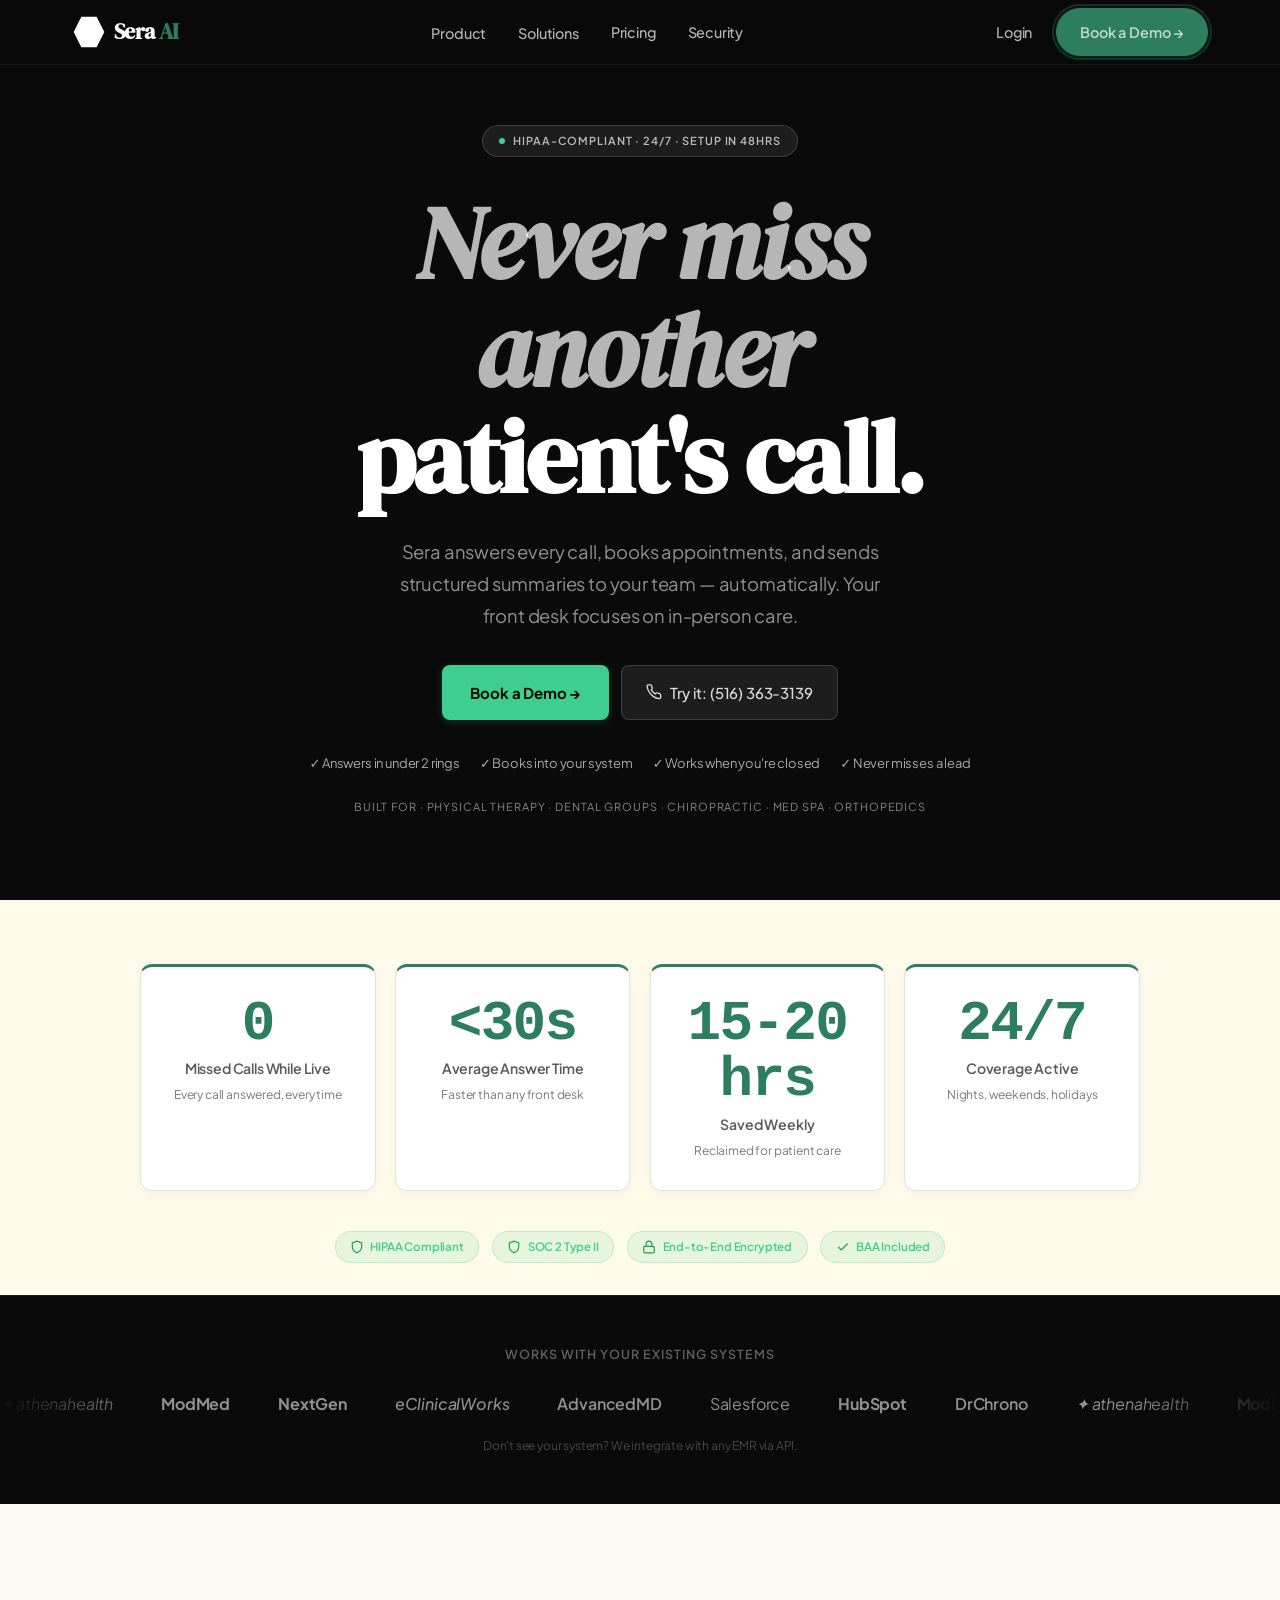
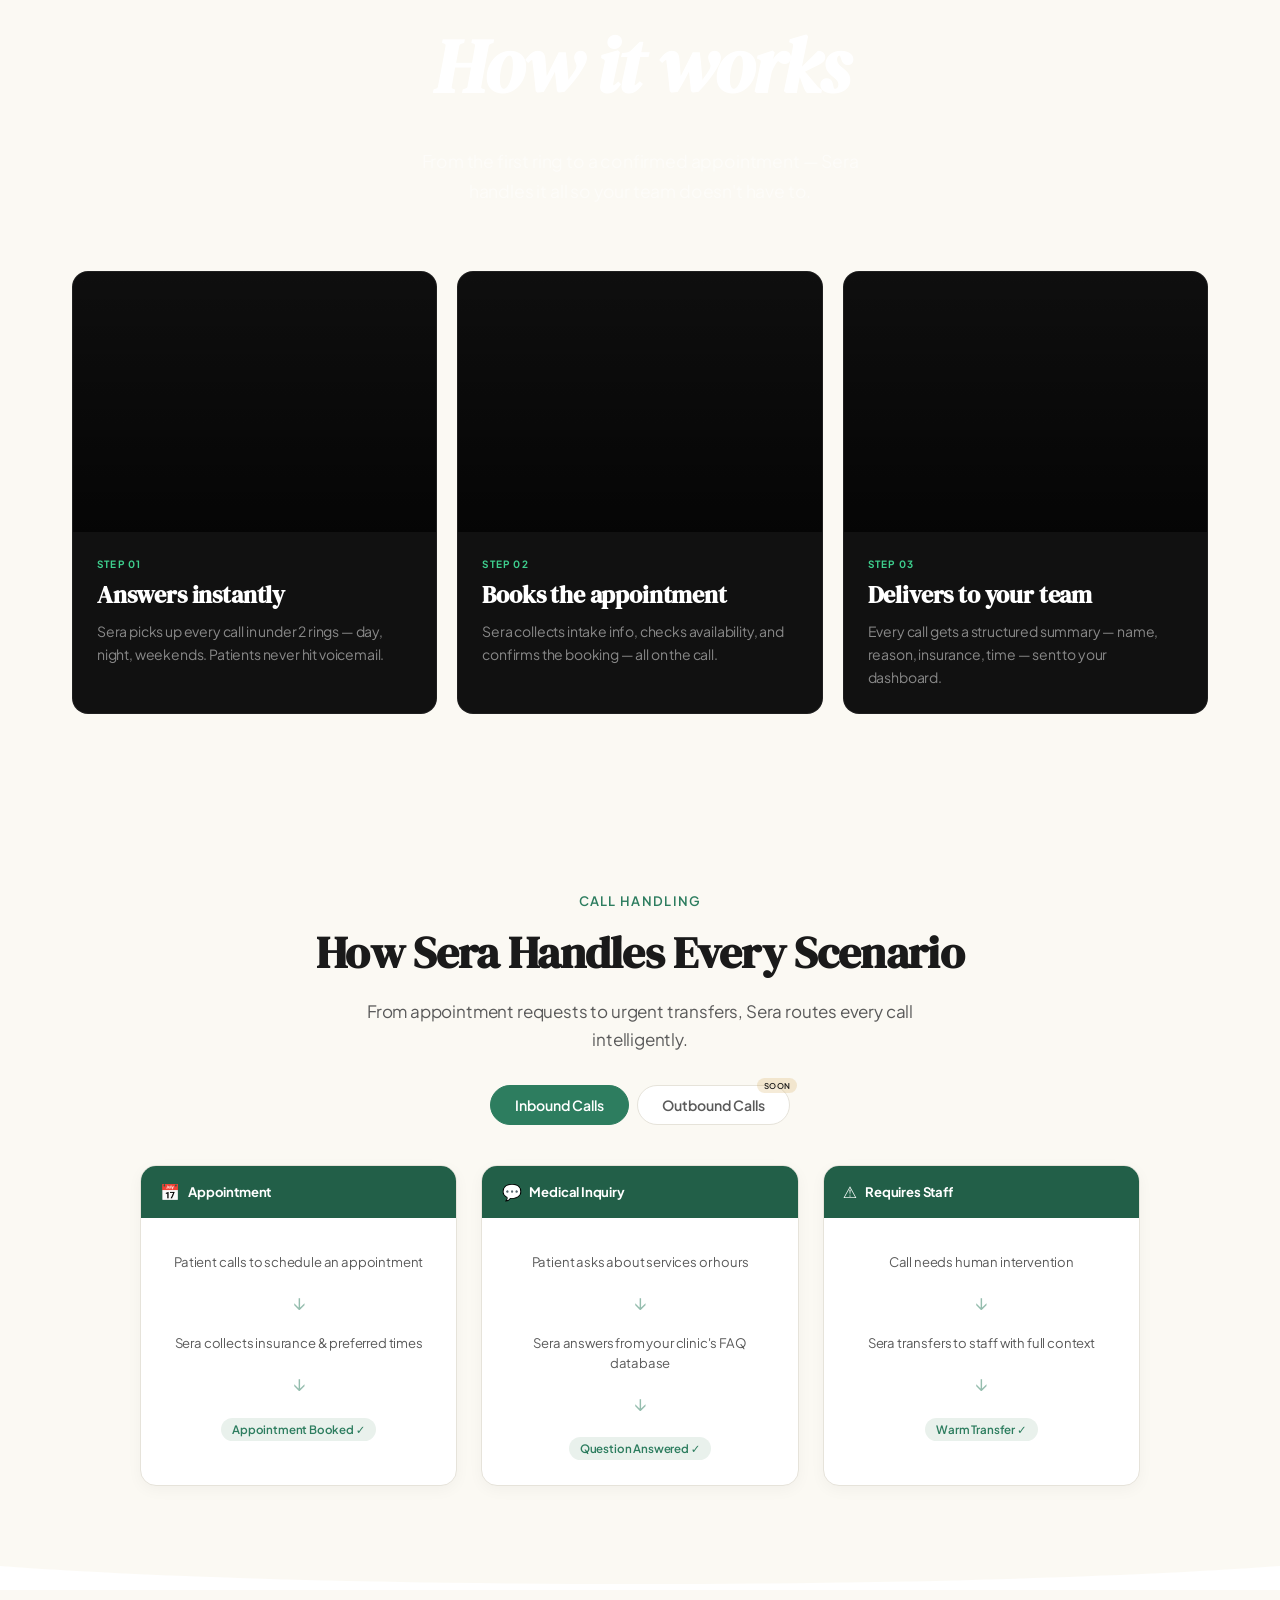
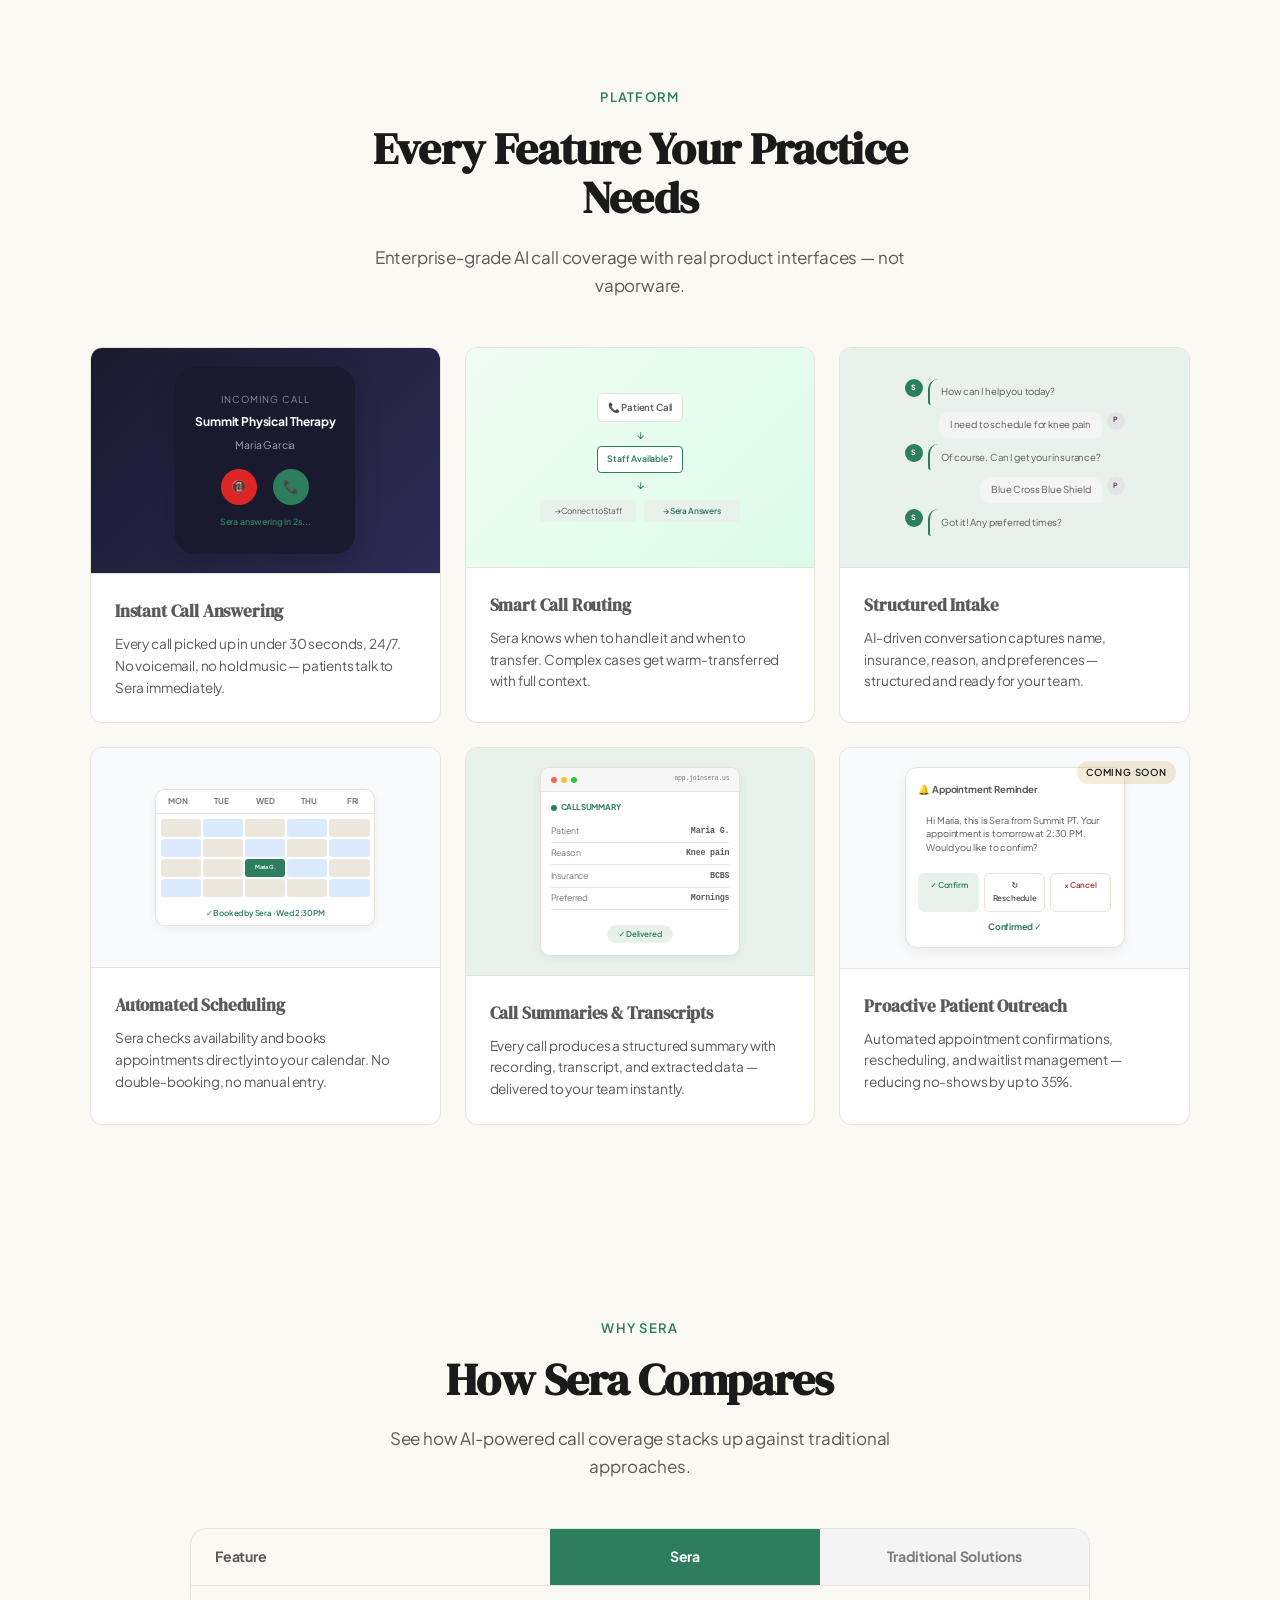
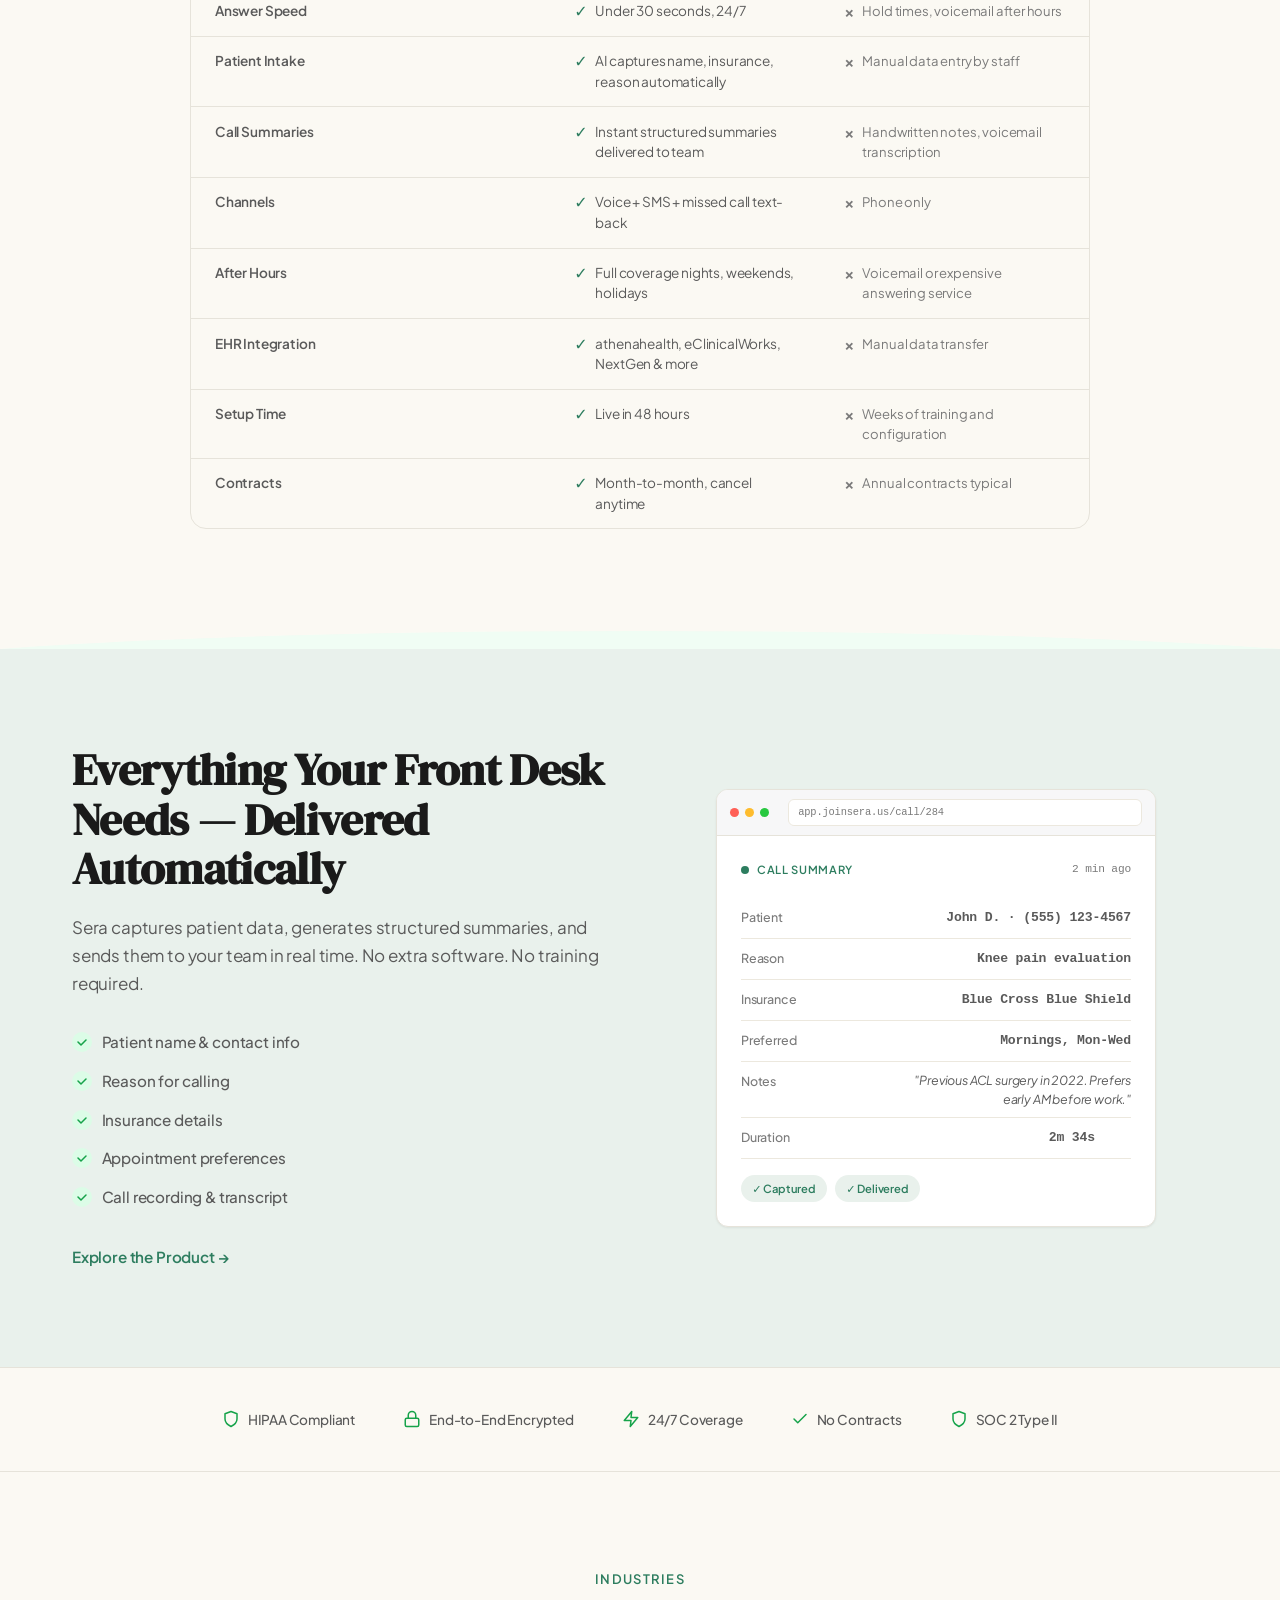
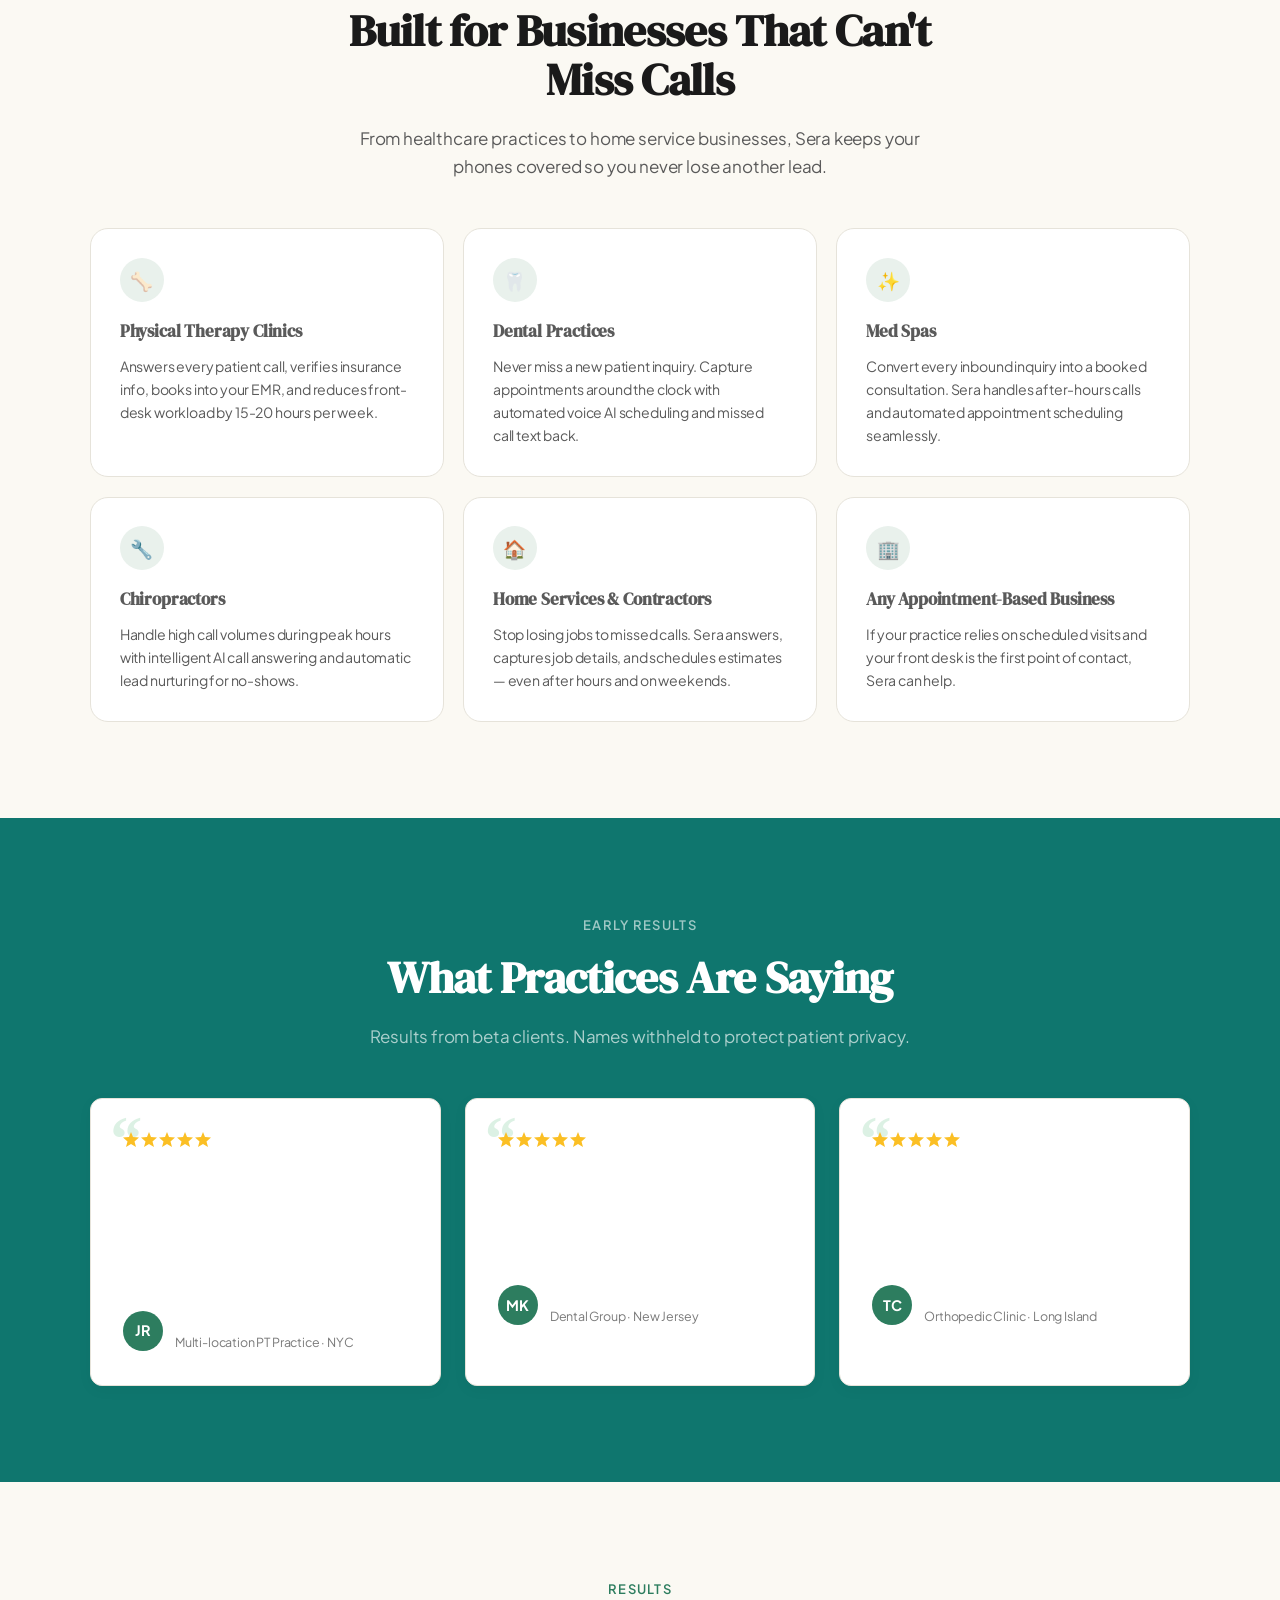
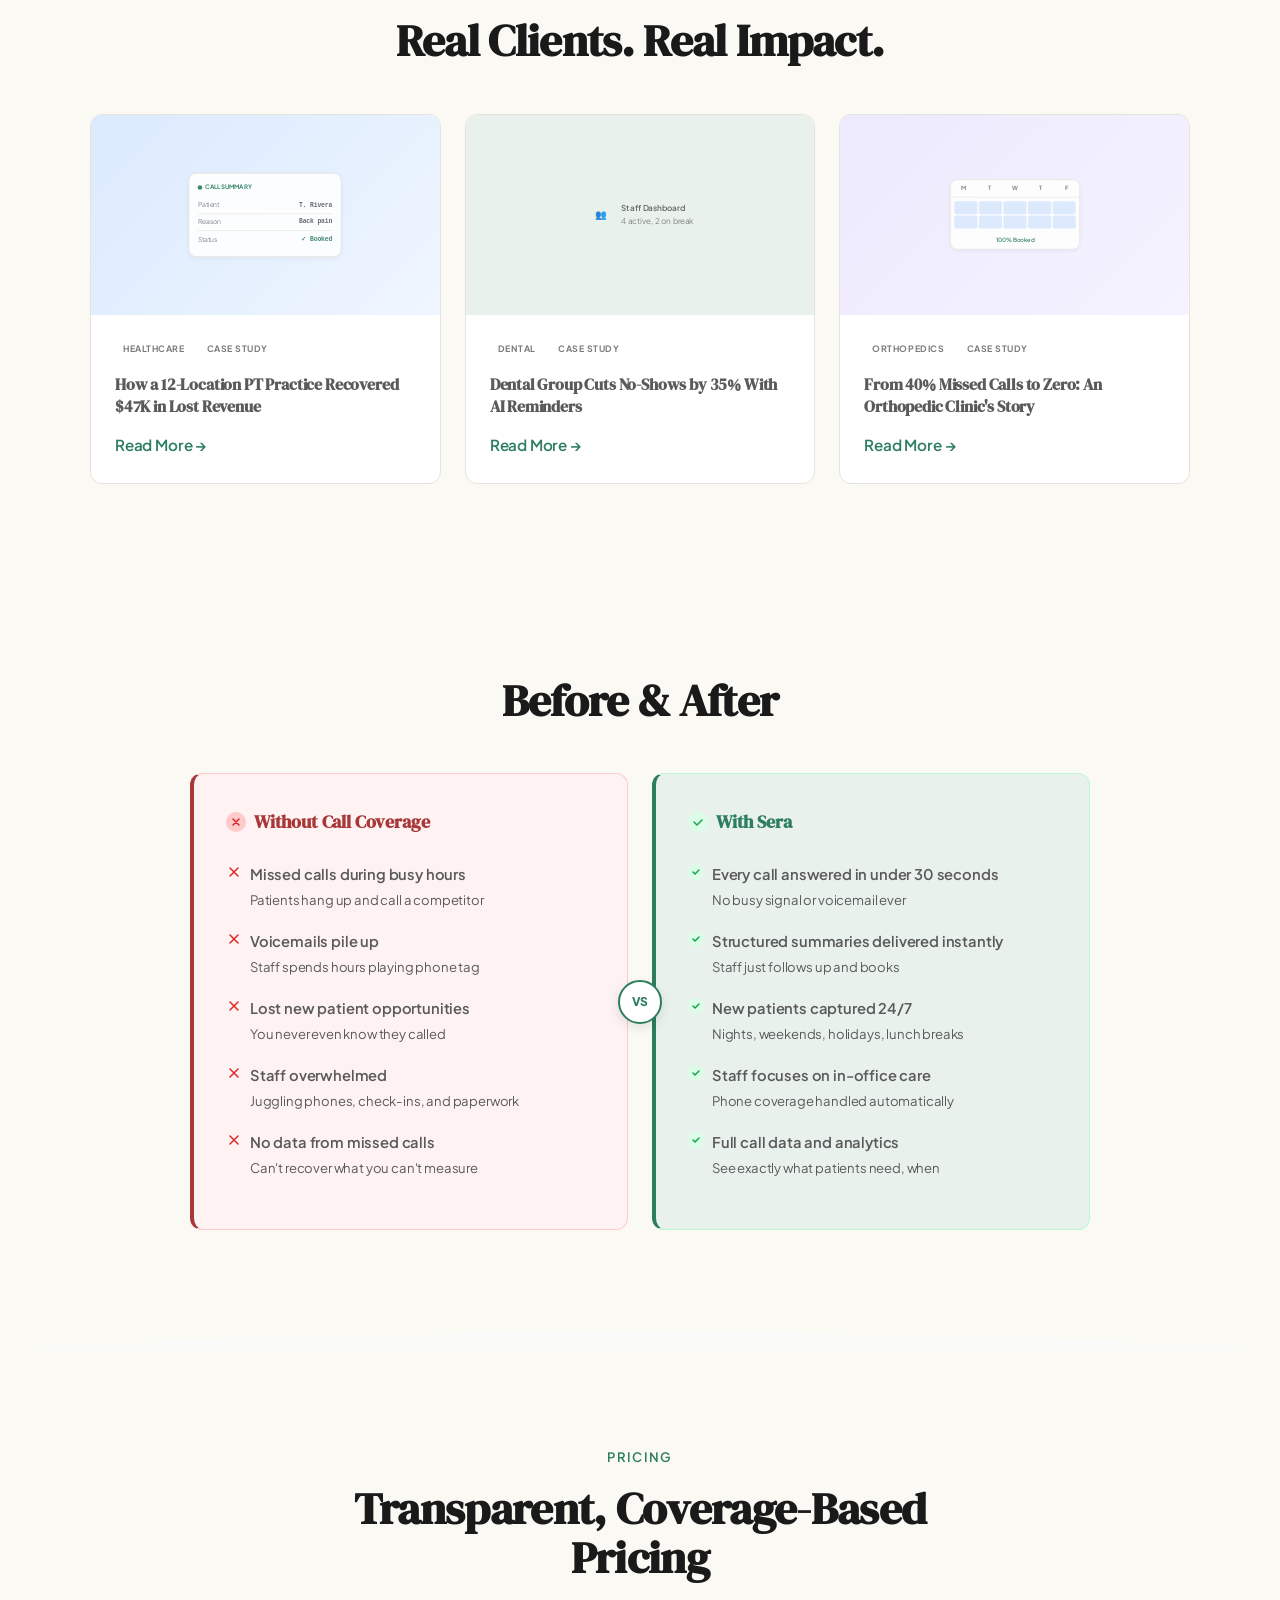
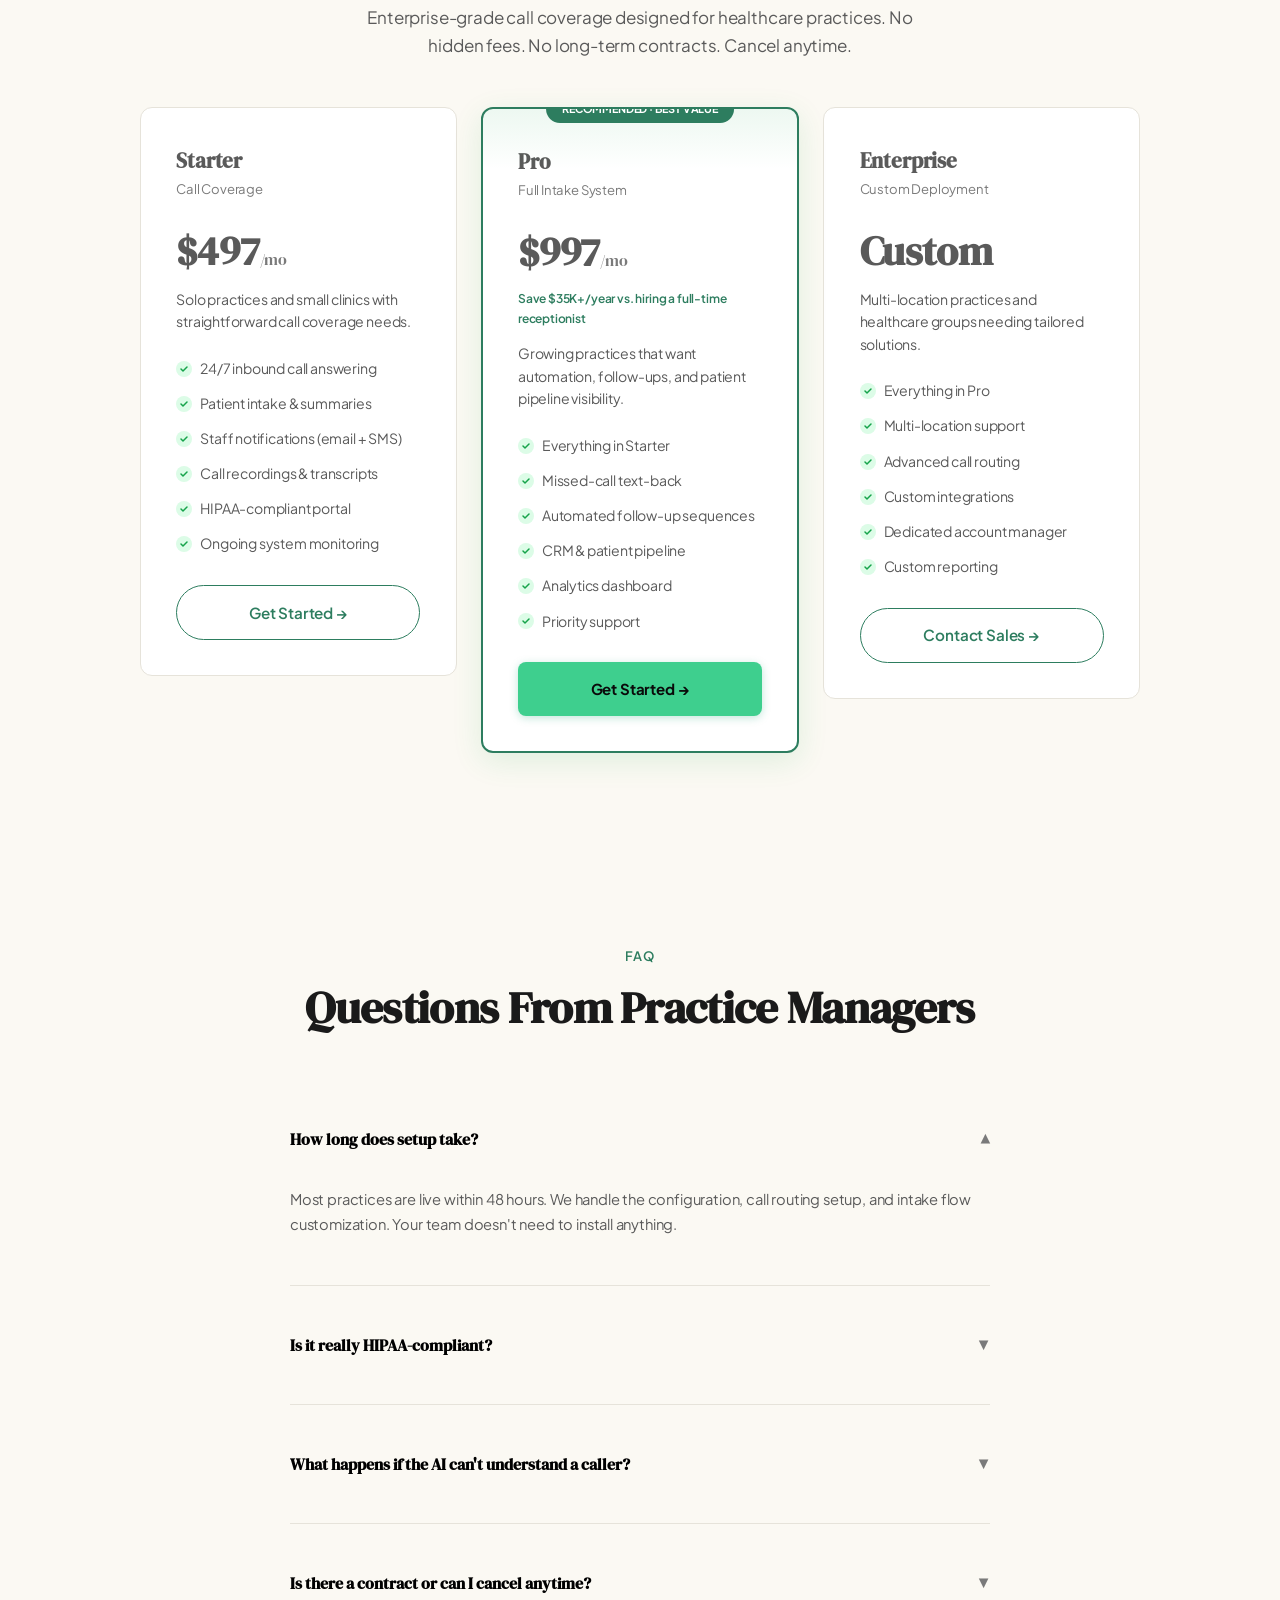
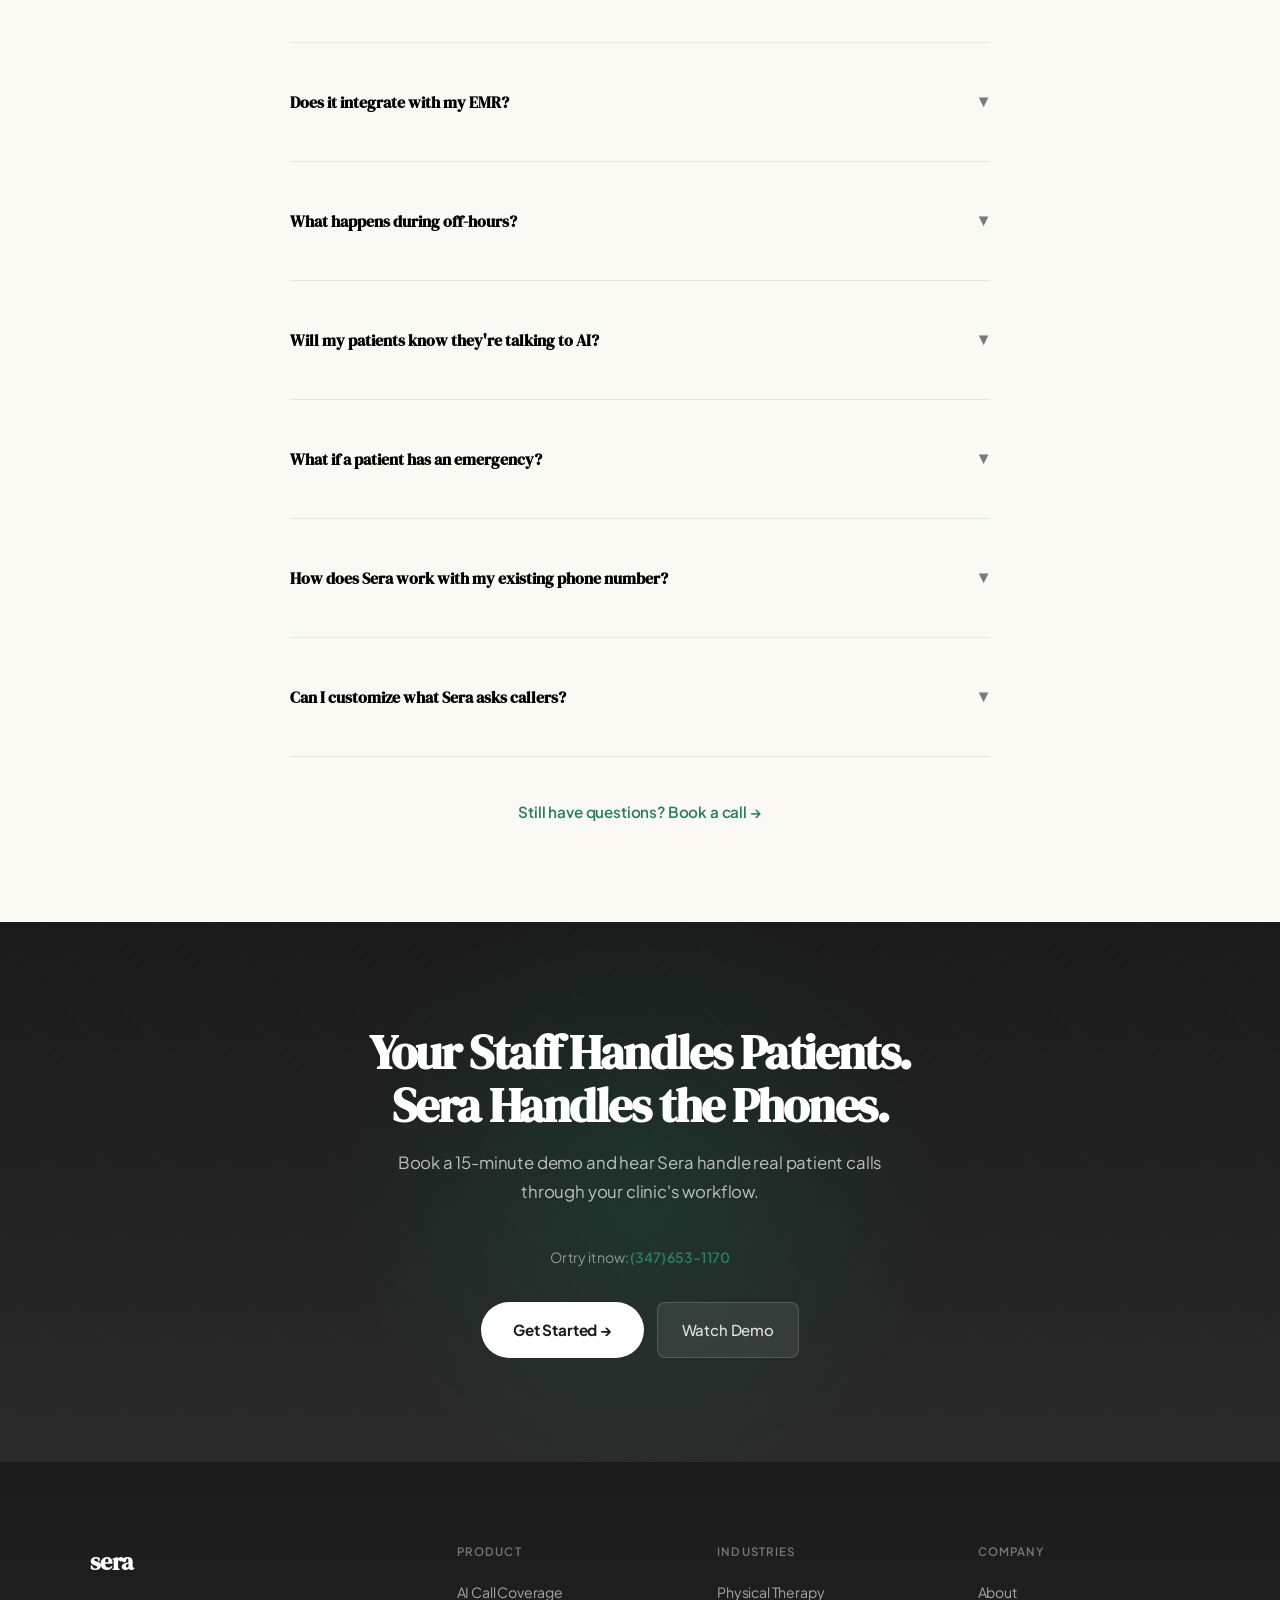
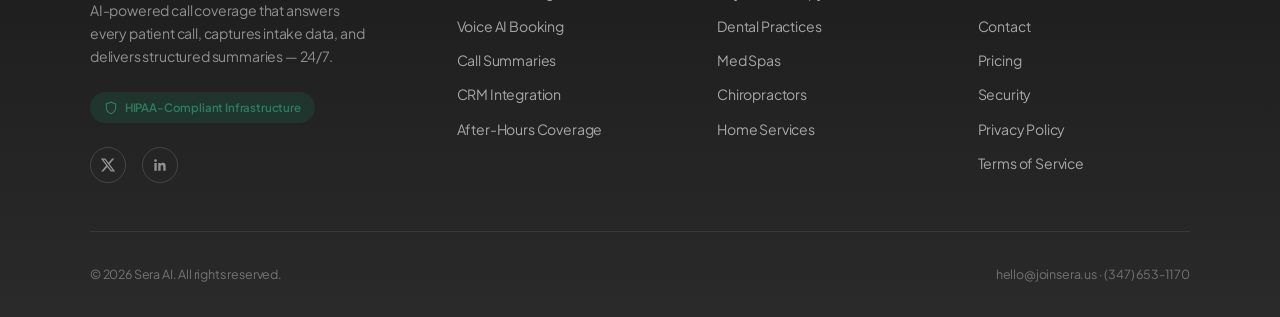
==== commit fe4abcfd: "fix: marquee dark bg, trust pills dark, faint text opacity bumps" ====
--- a/index.html
+++ b/index.html
@@ -52,8 +52,8 @@
 .btn--primary:hover{opacity:0.88}
 .btn--ghost{background:rgba(255,255,255,0.08);color:rgba(255,255,255,0.85);border:1px solid rgba(255,255,255,0.15);padding:14px 24px;border-radius:8px;font-size:15px;font-weight:500;text-decoration:none;display:inline-flex;align-items:center;gap:8px;transition:background 0.2s}
 .btn--ghost:hover{background:rgba(255,255,255,0.13)}
-.hero__trust{display:flex;gap:20px;justify-content:center;flex-wrap:wrap;font-size:13px;color:rgba(255,255,255,0.45);margin-bottom:1.5rem}
-.hero__specialties{font-size:11px;color:rgba(255,255,255,0.22);letter-spacing:0.08em;text-transform:uppercase}
+.hero__trust{display:flex;gap:20px;justify-content:center;flex-wrap:wrap;font-size:13px;color:rgba(255,255,255,0.65);margin-bottom:1.5rem}
+.hero__specialties{font-size:11px;color:rgba(255,255,255,0.50);letter-spacing:0.08em;text-transform:uppercase}
 
 /* ========== DARK NAVBAR ========== */
 .nav,.navbar,nav,header{background:rgba(10,10,10,0.92)!important;border-bottom:1px solid rgba(255,255,255,0.07)!important;backdrop-filter:blur(12px);-webkit-backdrop-filter:blur(12px)}
@@ -168,18 +168,19 @@
 .stat__label{font-size:0.88rem;color:var(--text-body);font-weight:600;margin-top:0.3rem}
 .stat__desc{font-size:0.75rem;color:var(--text-muted);margin-top:0.25rem}
 .trust-pills{display:flex;justify-content:center;flex-wrap:wrap;gap:0.8rem;margin-top:2.5rem;padding:0 1rem}
-.trust-pill{display:inline-flex;align-items:center;gap:0.4rem;background:var(--green-light);color:var(--green);font-size:0.72rem;font-weight:600;padding:0.35rem 0.9rem;border-radius:var(--radius-pill)}
+.trust-pill{display:inline-flex;align-items:center;gap:0.4rem;background:rgba(62,207,142,0.12);color:#3ECF8E;border:1px solid rgba(62,207,142,0.25);font-size:0.72rem;font-weight:600;padding:0.35rem 0.9rem;border-radius:var(--radius-pill)}
 .trust-pill svg{flex-shrink:0}
 
 /* ========== 5. INTEGRATIONS — SCROLLING MARQUEE ========== */
-.integrations{background:var(--bg-white);padding:3rem 0;border-top:1px solid var(--border-light)}
-.integrations__title{text-align:center;font-size:0.85rem;font-weight:600;color:var(--text-muted);margin-bottom:1.5rem}
-.marquee-wrap{position:relative;overflow:hidden;-webkit-mask-image:linear-gradient(to right,transparent,#000 10%,#000 90%,transparent);mask-image:linear-gradient(to right,transparent,#000 10%,#000 90%,transparent)}
+.integrations{background:#0A0A0A;padding:3rem 0;border-top:1px solid rgba(255,255,255,0.07)}
+.integrations__title{text-align:center;font-size:0.78rem;font-weight:600;color:rgba(255,255,255,0.35);margin-bottom:1.5rem;letter-spacing:0.08em;text-transform:uppercase}
+.marquee-wrap{position:relative;overflow:hidden;-webkit-mask-image:linear-gradient(to right,transparent,rgba(0,0,0,1) 12%,rgba(0,0,0,1) 88%,transparent);mask-image:linear-gradient(to right,transparent,rgba(0,0,0,1) 12%,rgba(0,0,0,1) 88%,transparent)}
 .marquee-wrap:hover .marquee-track{animation-play-state:paused}
 .marquee-track{display:flex;gap:3rem;align-items:center;white-space:nowrap;animation:marqueeScroll 30s linear infinite;width:max-content}
 @keyframes marqueeScroll{0%{transform:translateX(0)}100%{transform:translateX(-50%)}}
-.marquee-logo{white-space:nowrap;user-select:none}
-.integrations__note{text-align:center;font-size:0.78rem;color:var(--text-muted);margin-top:1.2rem}
+.marquee-logo{white-space:nowrap;user-select:none;color:rgba(255,255,255,0.55)!important;font-size:1rem!important}
+.marquee-logo:hover{color:rgba(255,255,255,0.85)!important}
+.integrations__note{text-align:center;font-size:0.75rem;color:rgba(255,255,255,0.25);margin-top:1.2rem}
 
 /* ========== 6. HOW IT WORKS ========== */
 .how-it-works{background:var(--bg-white);padding:6rem 0;position:relative}
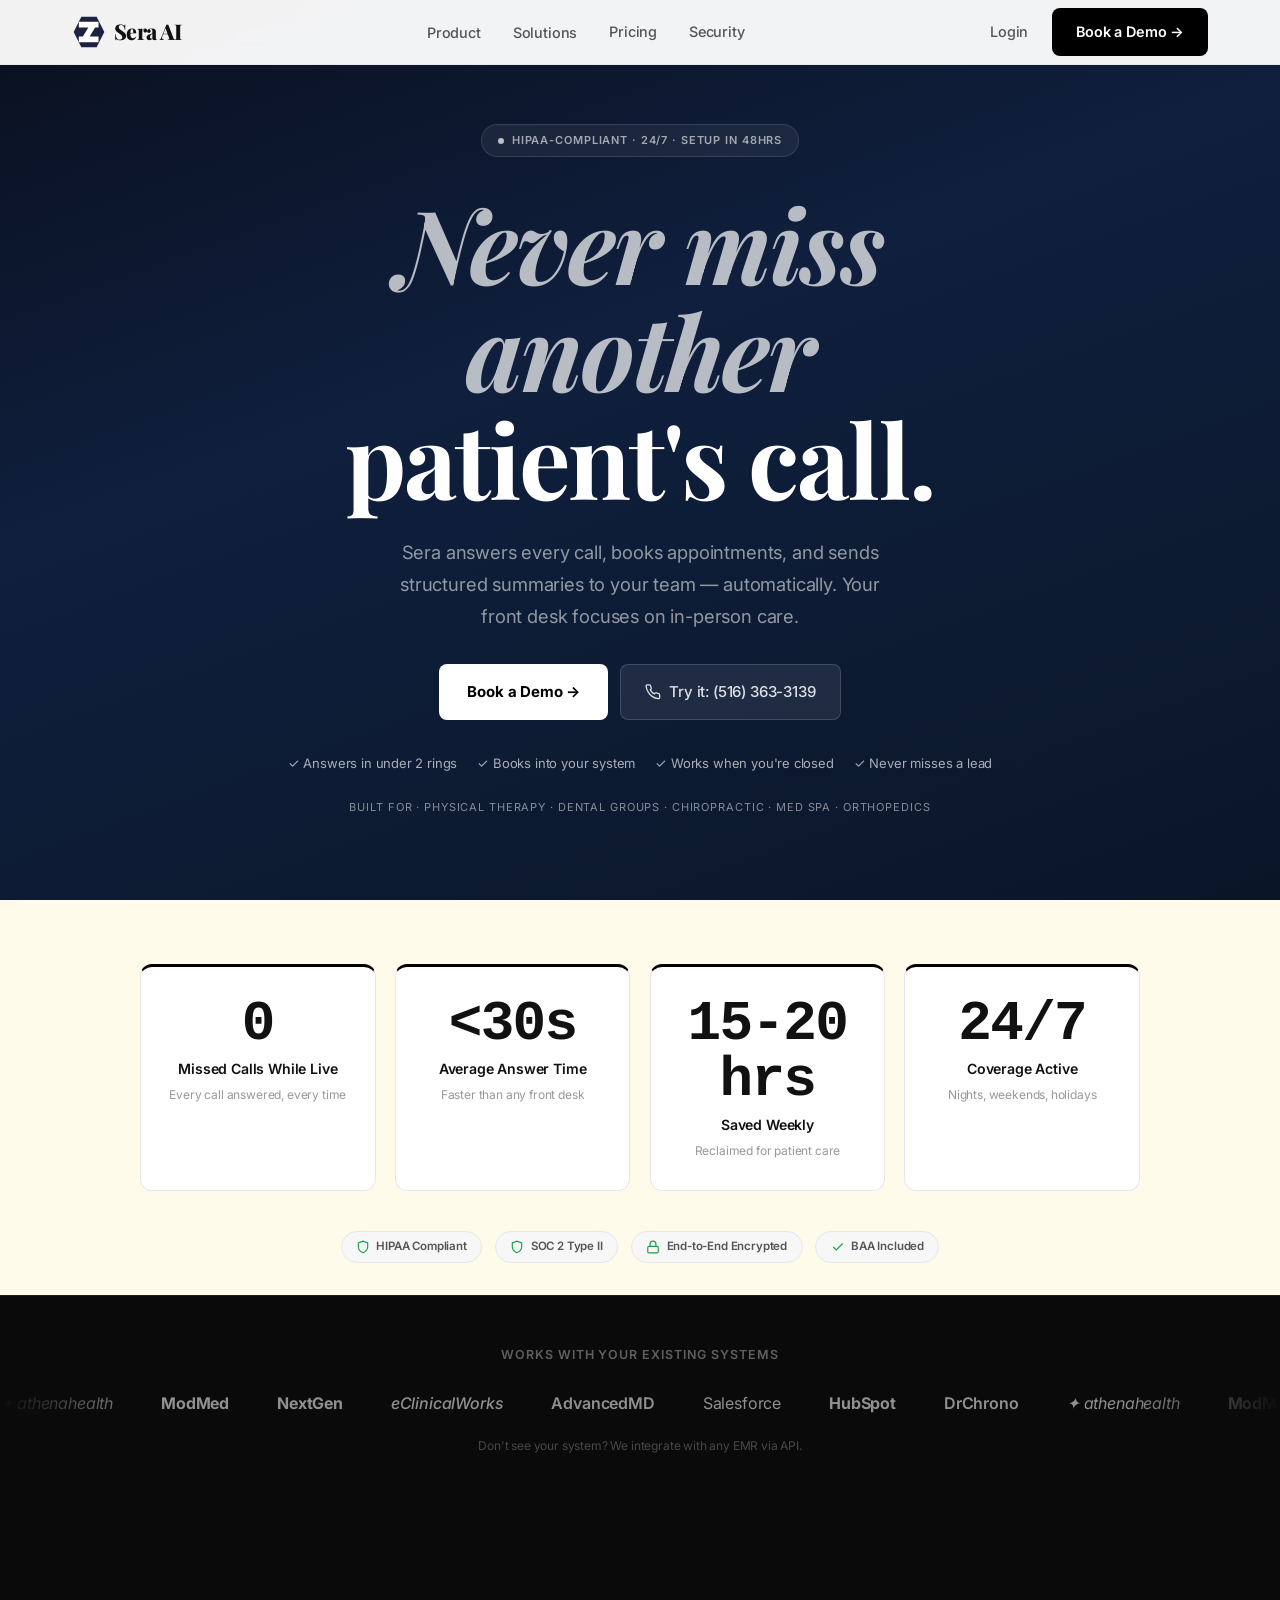
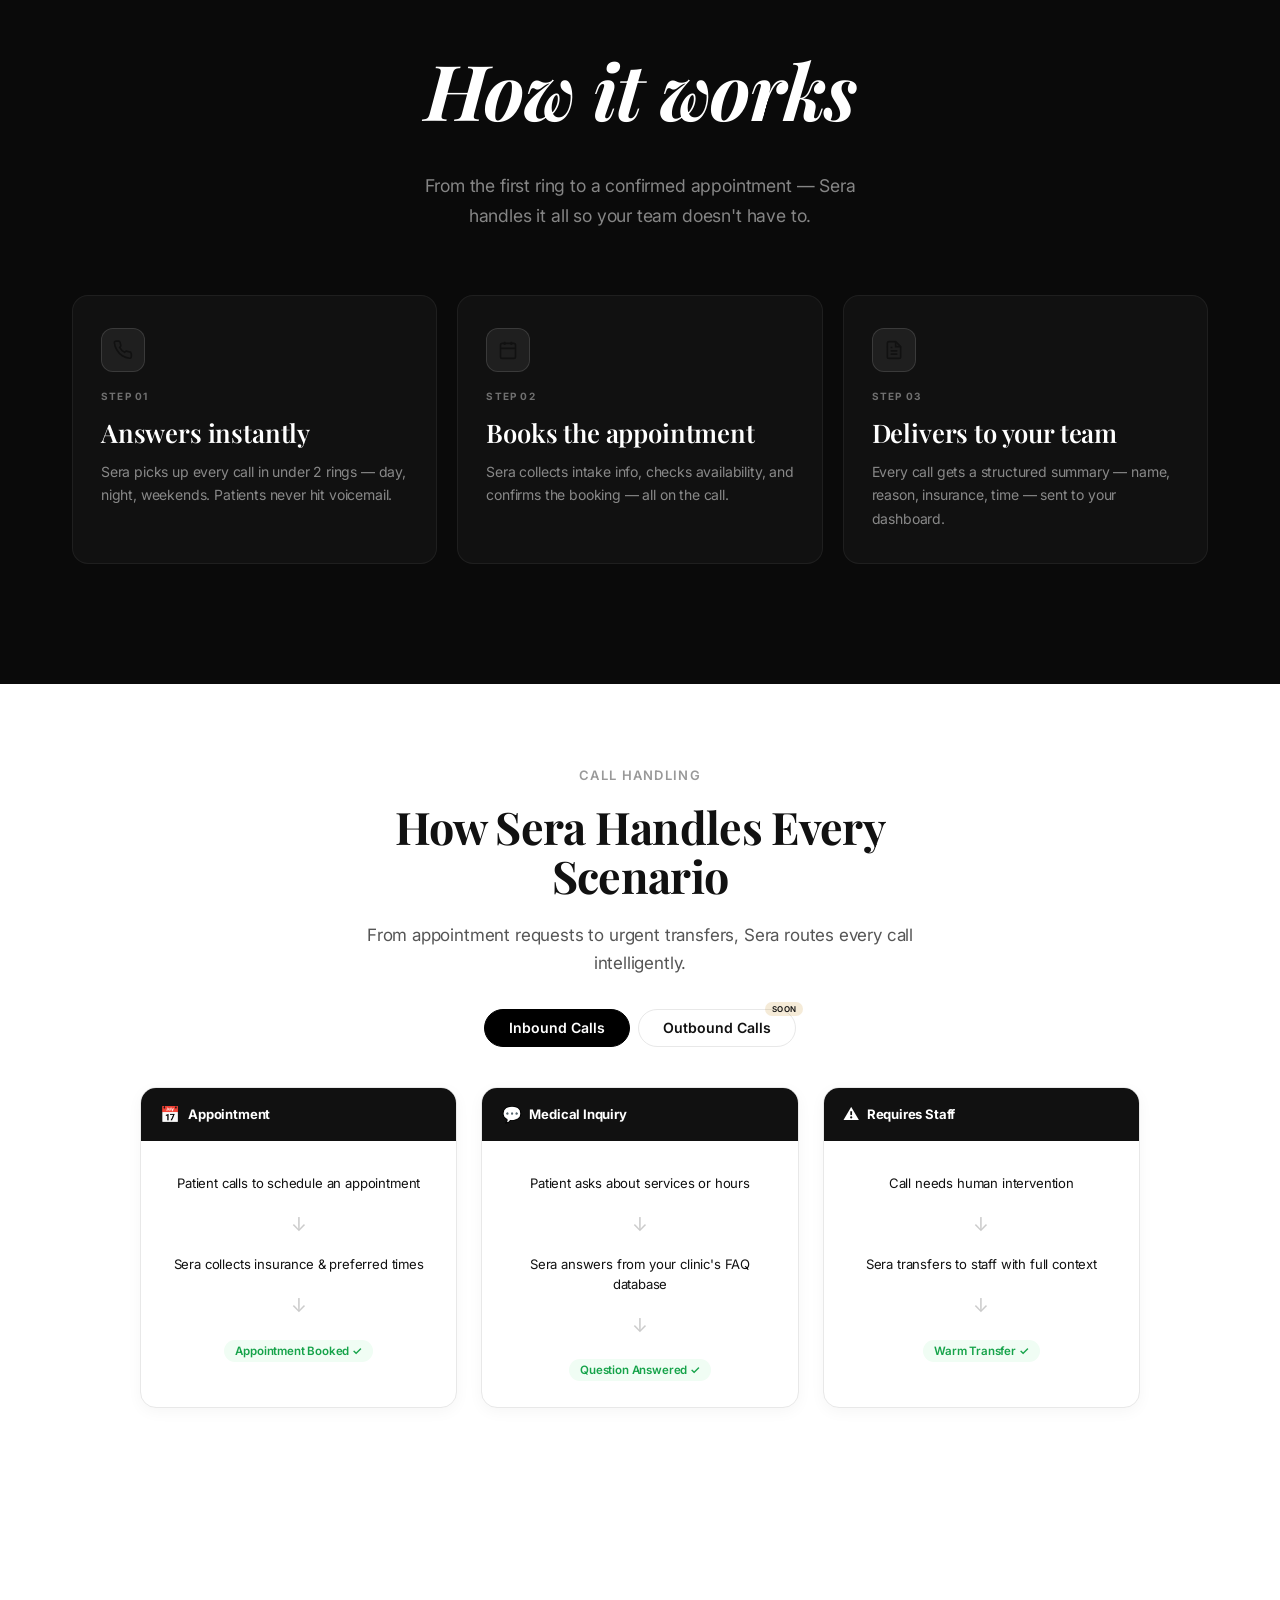
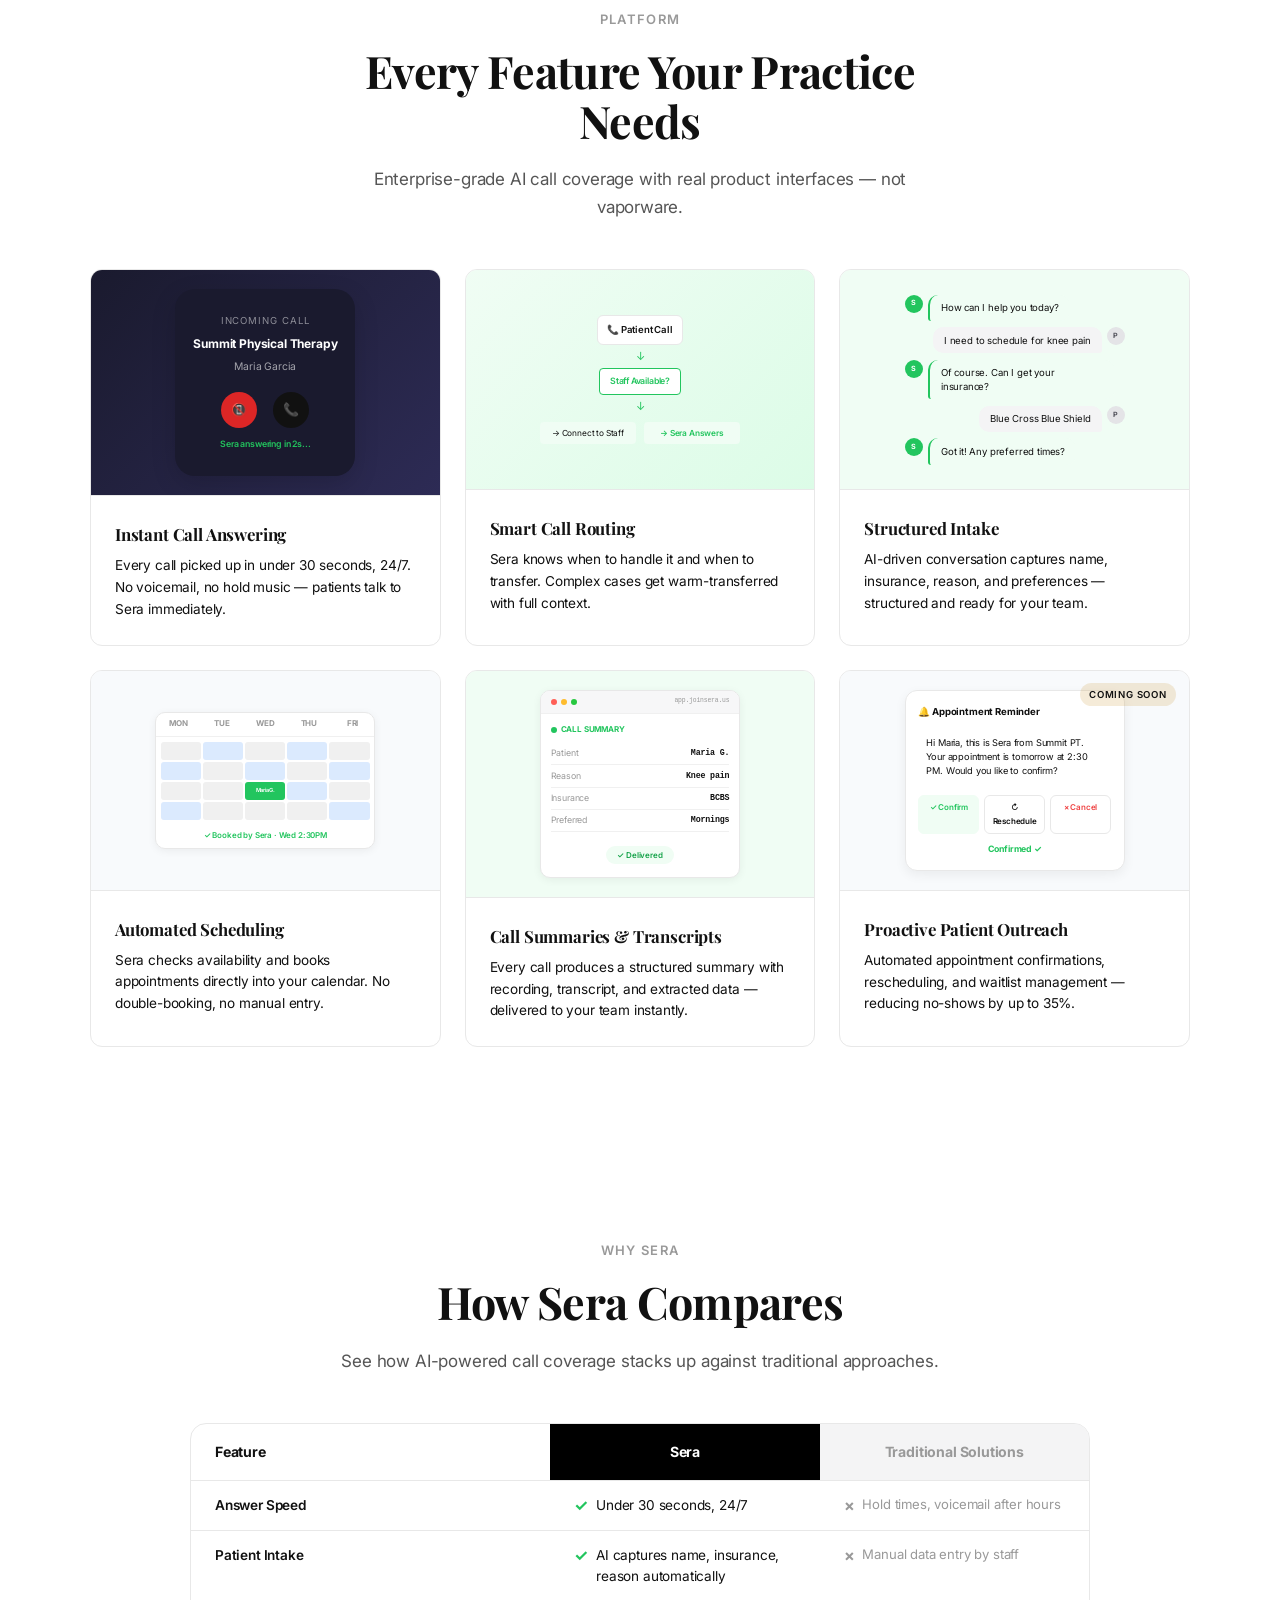
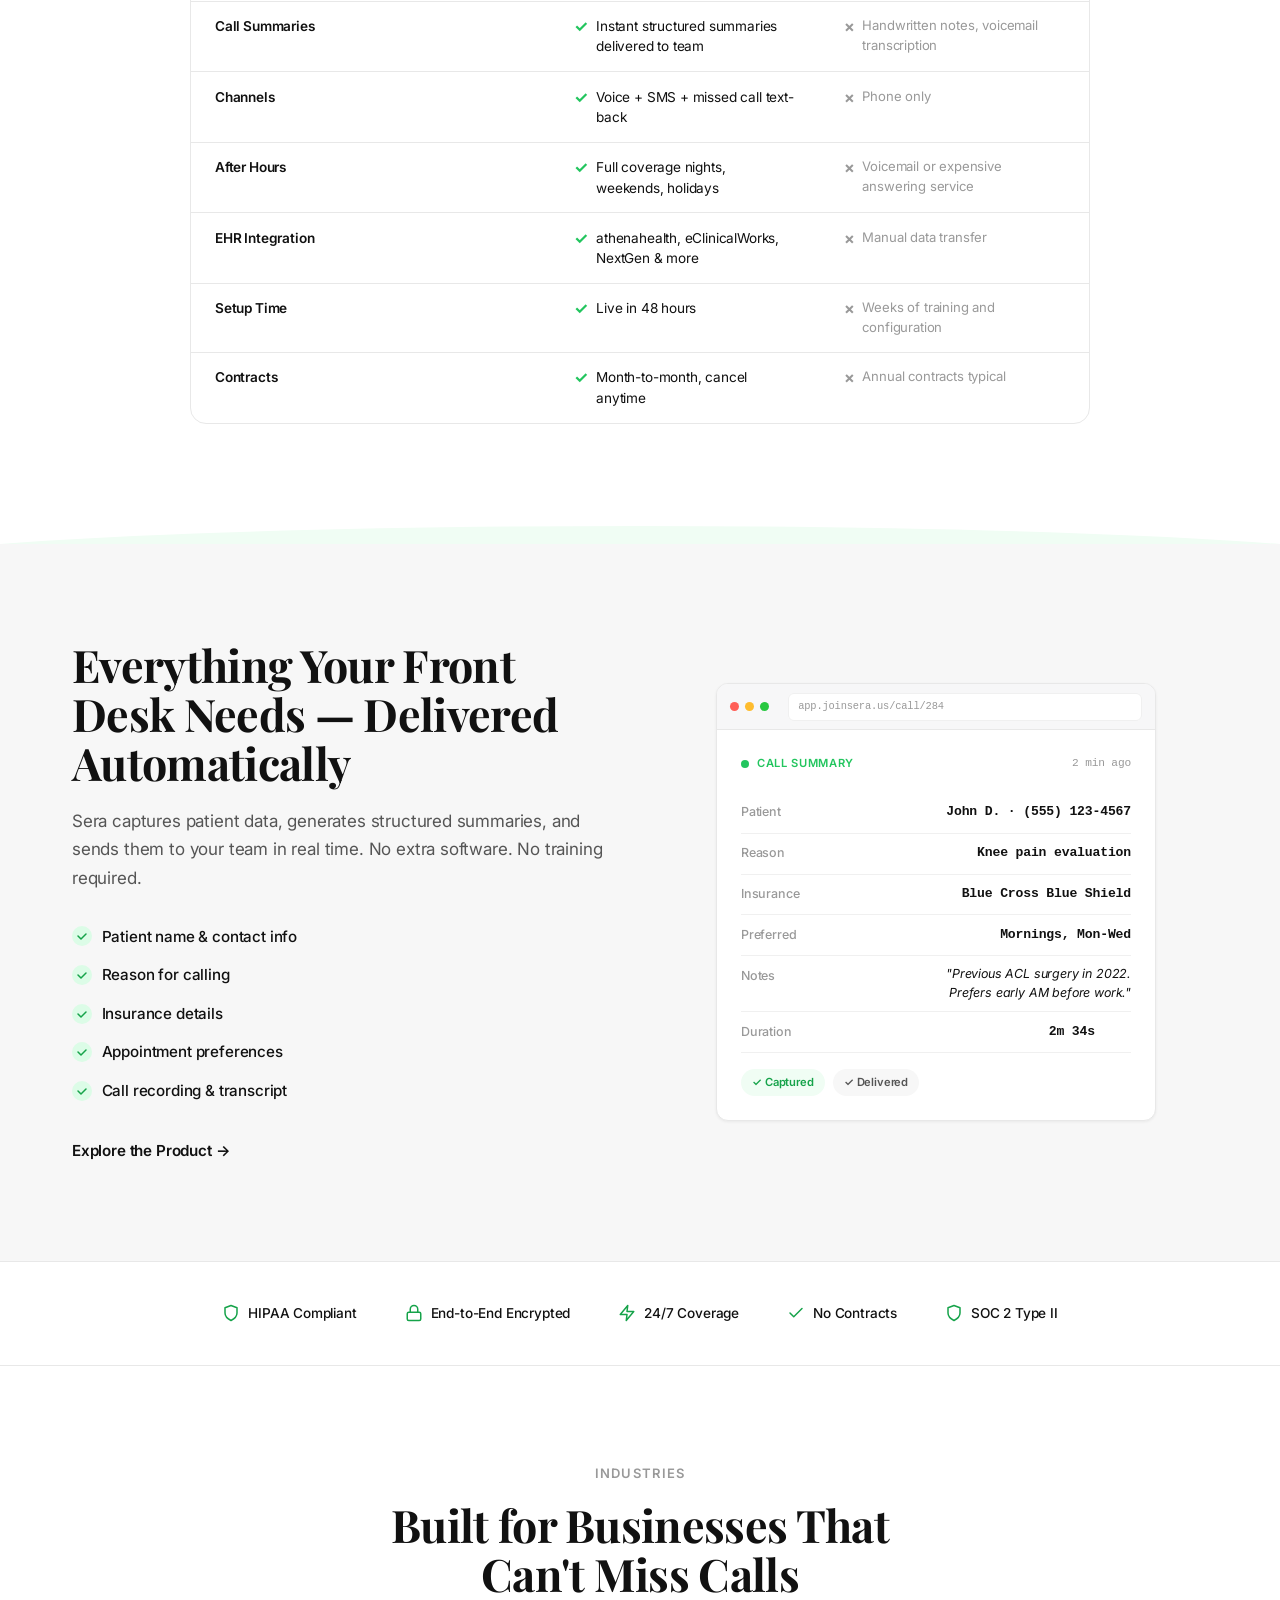
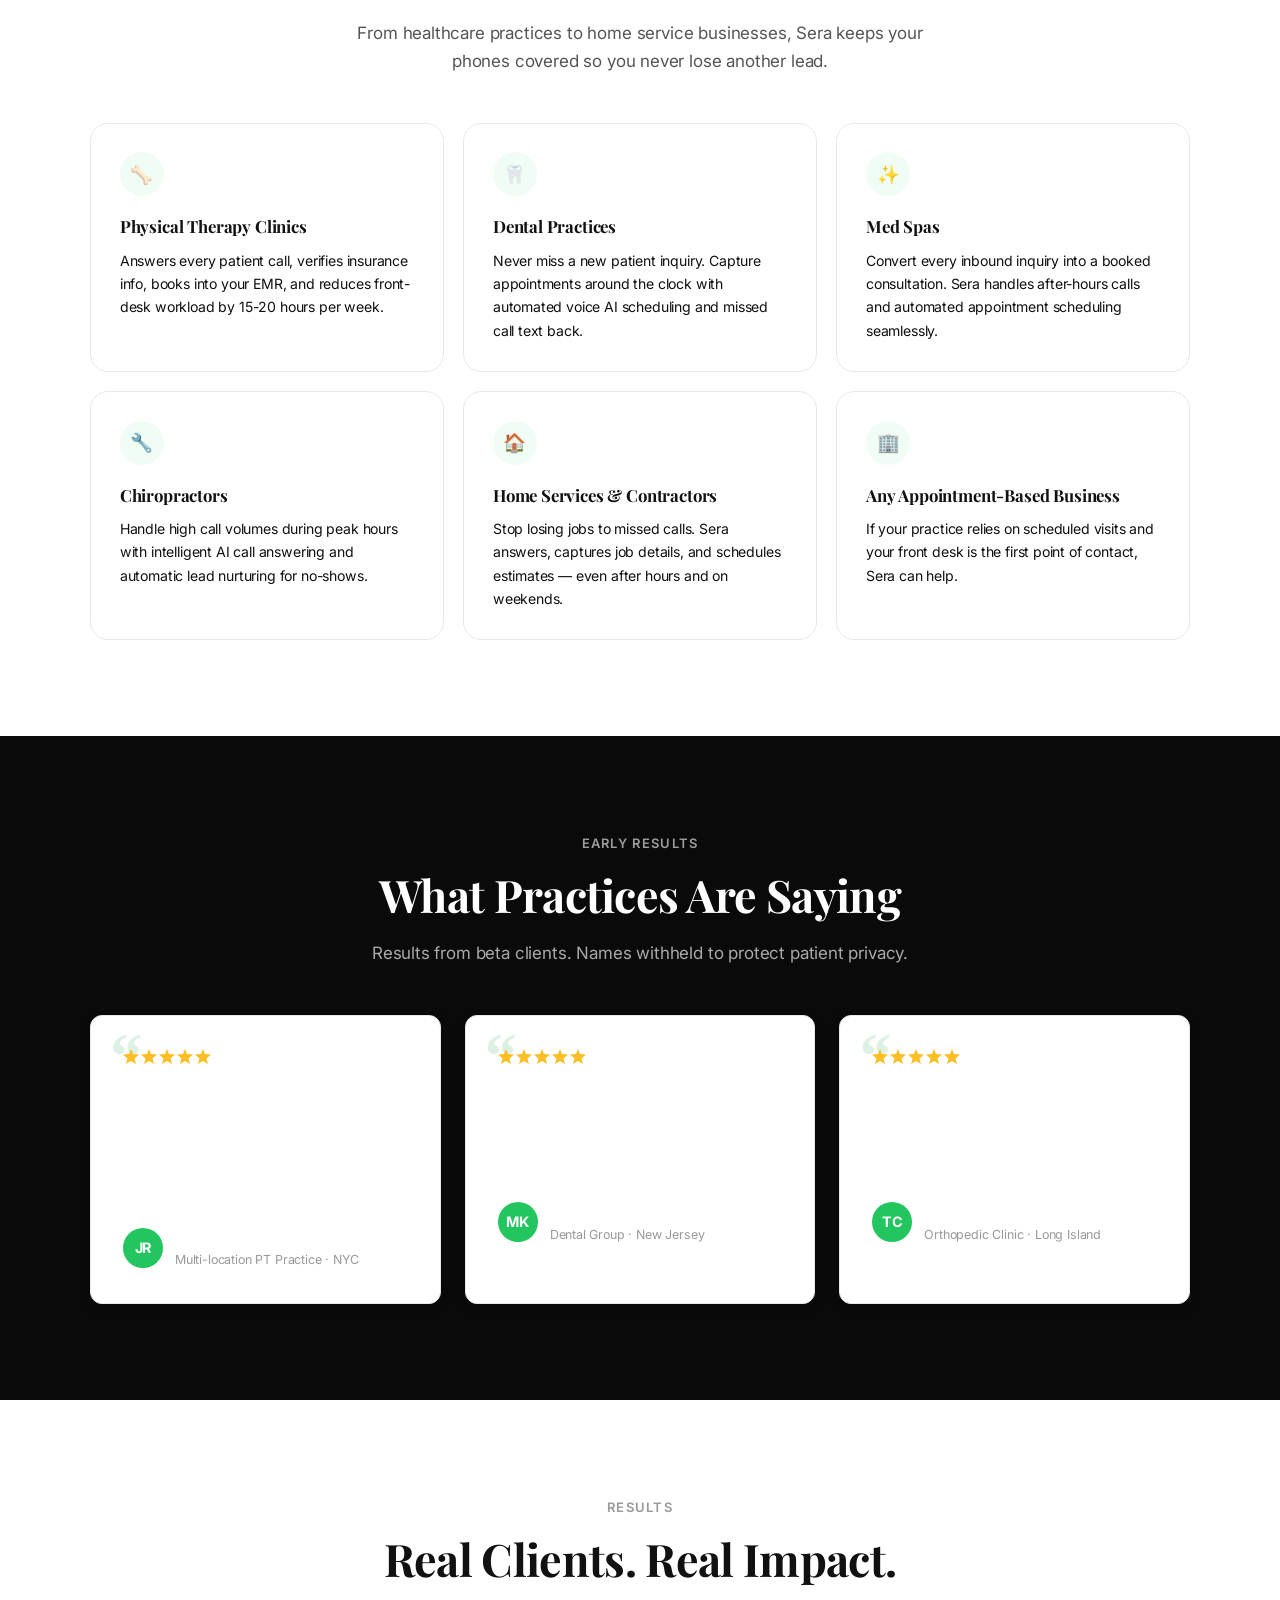
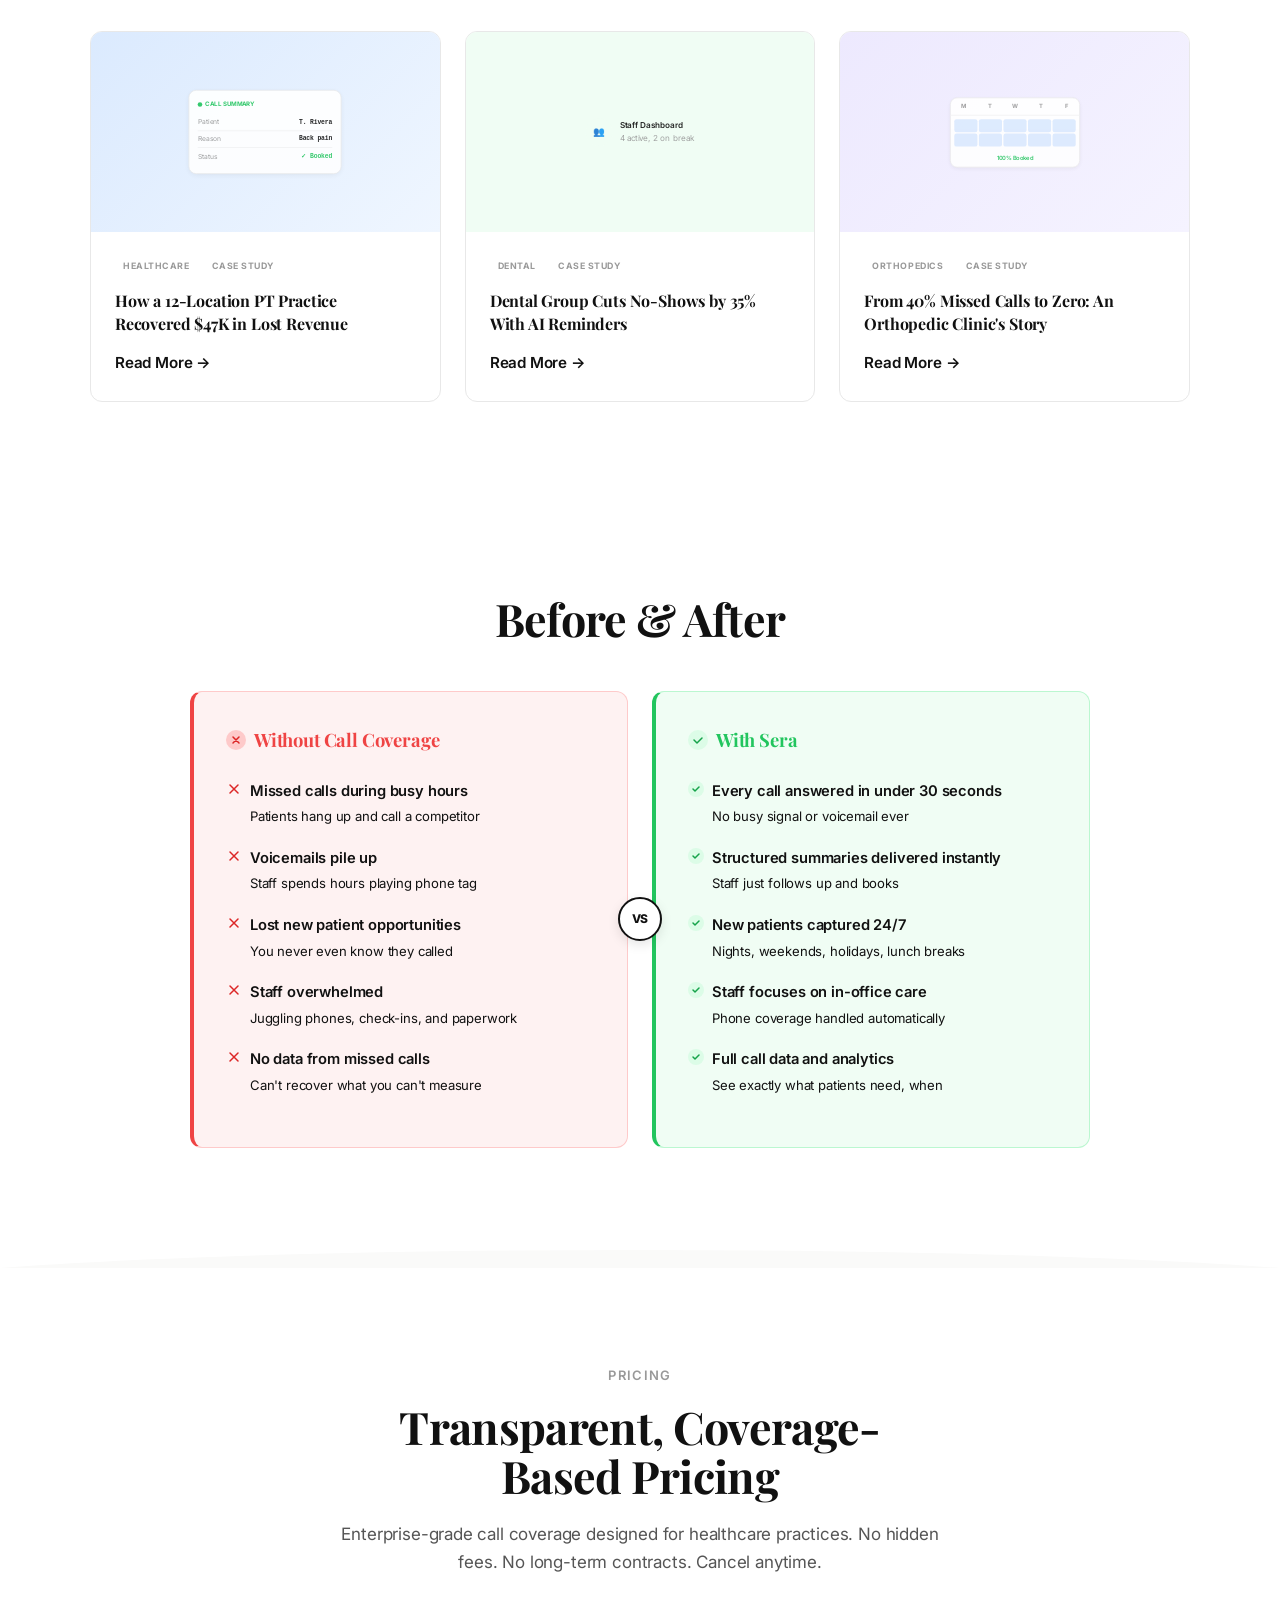
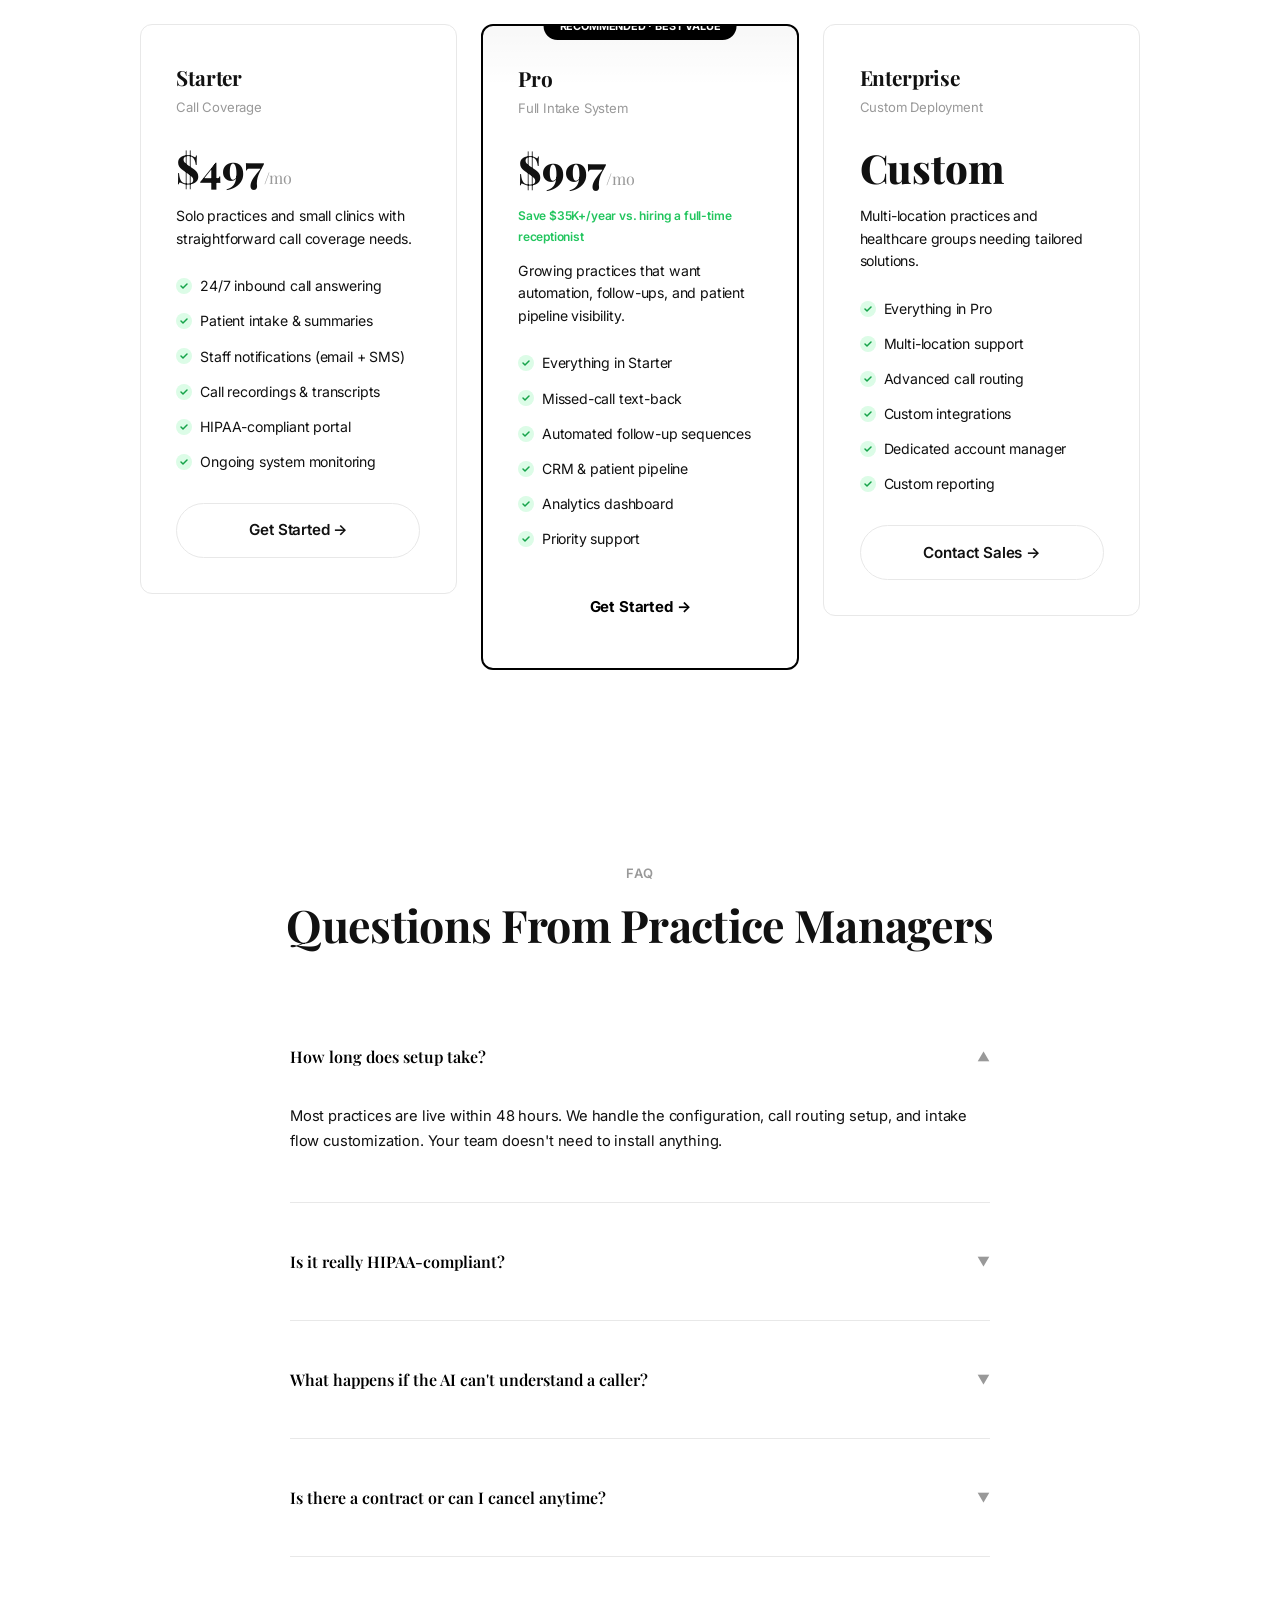
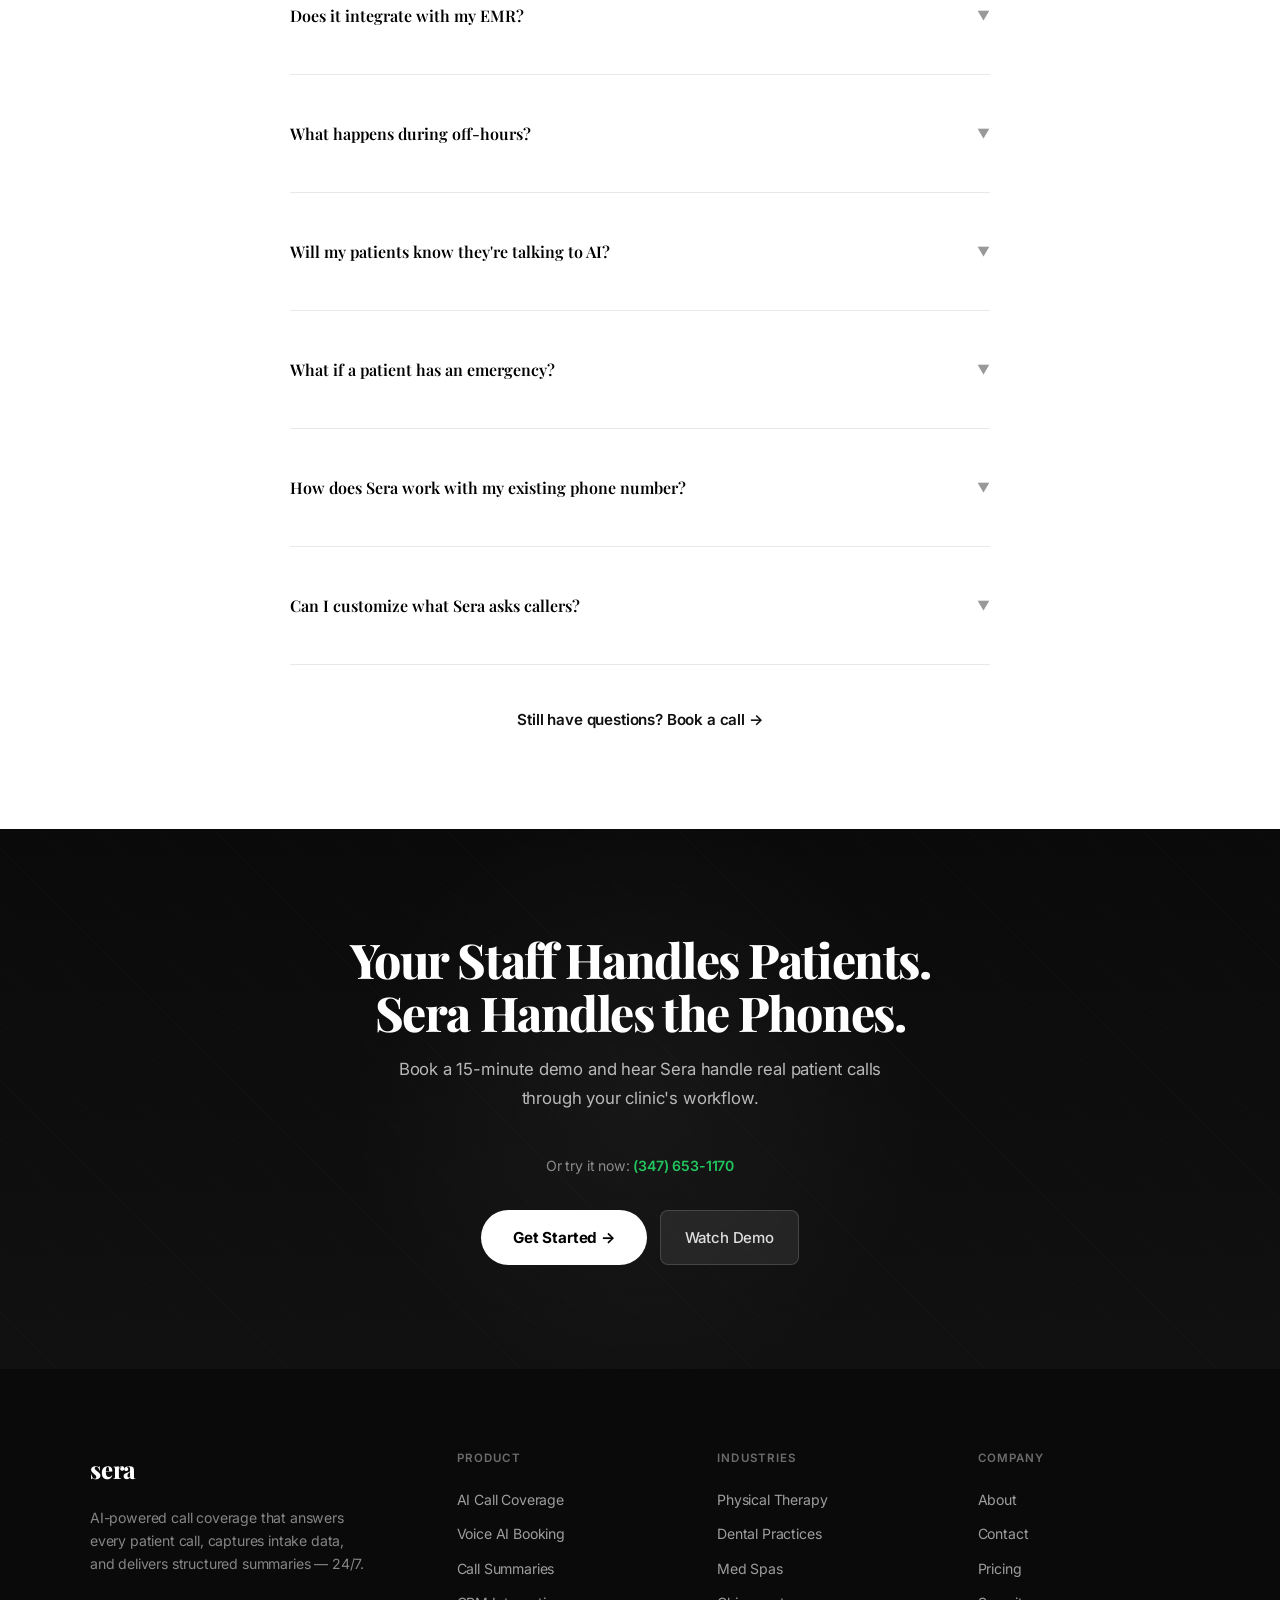
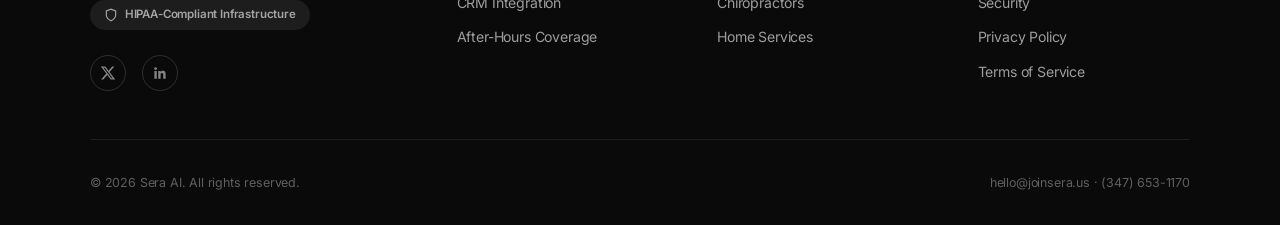
==== commit 4afdee5a: "feat(design): joinsera.us — Origin design system Redesign visual layer across all 11 files to match " ====
--- a/index.html
+++ b/index.html
@@ -19,7 +19,7 @@
 <link rel="canonical" href="https://joinsera.us/">
 <link rel="preconnect" href="https://fonts.googleapis.com">
 <link rel="preconnect" href="https://fonts.gstatic.com" crossorigin>
-<link href="https://fonts.googleapis.com/css2?family=DM+Serif+Display:ital@0;1&family=Plus+Jakarta+Sans:wght@400;500;600;700&display=swap" rel="stylesheet">
+<link href="https://fonts.googleapis.com/css2?family=Playfair+Display:ital,wght@0,400;1,400;1,600&family=Inter:wght@300;400;500;600&display=swap" rel="stylesheet">
 <link rel="stylesheet" href="css/styles.css">
 <style>
 /* Page-specific overrides — shared styles in css/styles.css */
@@ -32,55 +32,45 @@
 }
 
 /* Scroll progress */
-.scroll-progress{height:3px;position:fixed;top:0;left:0;z-index:9999;background:linear-gradient(90deg,var(--green),var(--teal));width:0%;transition:width 0.05s linear;pointer-events:none}
+.scroll-progress{height:3px;position:fixed;top:0;left:0;z-index:9999;background:#000;width:0%;transition:width 0.05s linear;pointer-events:none}
 /* Wave dividers */
 .wave-divider{width:100%;overflow:hidden;line-height:0;position:relative;z-index:1}
 .wave-divider svg{display:block;width:100%;height:24px}
 
 /* ========== 2. HERO (dark full-bleed redesign) ========== */
-.hero{position:relative;min-height:100vh;display:flex;align-items:center;overflow:hidden;background:#0A0A0A}
-.hero__bg{position:absolute;inset:0;background-image:url('https://images.unsplash.com/photo-1448375240586-882707db888b?w=1800&q=80');background-size:cover;background-position:center 40%;opacity:0.40;z-index:0}
+.hero{position:relative;min-height:100vh;display:flex;align-items:center;overflow:hidden;background:linear-gradient(160deg,#0a0f1e 0%,#0f1f3d 40%,#0a1628 100%)}
+.hero__bg{position:absolute;inset:0;background-image:url('https://images.unsplash.com/photo-1448375240586-882707db888b?w=1800&q=80');background-size:cover;background-position:center 40%;opacity:0.22;z-index:0}
 .hero__inner{position:relative;z-index:1;padding:120px 0 80px;max-width:760px;margin:0 auto;text-align:center}
-.hero__badge{display:inline-flex;align-items:center;gap:8px;background:rgba(255,255,255,0.08);border:1px solid rgba(255,255,255,0.15);border-radius:100px;padding:6px 16px;font-size:11px;font-weight:600;letter-spacing:0.08em;color:rgba(255,255,255,0.7);text-transform:uppercase;margin-bottom:2rem}
-.hero__badge-dot{width:6px;height:6px;background:#3ECF8E;border-radius:50%;animation:badgePulse 2s infinite}
-@keyframes badgePulse{0%,100%{opacity:1}50%{opacity:0.4}}
-.hero__headline{font-family:'DM Serif Display',Georgia,serif;font-size:clamp(3.5rem,8vw,7rem);line-height:1.05;color:#ffffff;margin-bottom:1.5rem;letter-spacing:-0.02em}
+.hero__badge{display:inline-flex;align-items:center;gap:8px;background:rgba(255,255,255,0.06);border:1px solid rgba(255,255,255,0.12);border-radius:100px;padding:6px 16px;font-size:11px;font-weight:600;letter-spacing:0.08em;color:rgba(255,255,255,0.6);text-transform:uppercase;margin-bottom:2rem}
+.hero__badge-dot{width:6px;height:6px;background:#fff;border-radius:50%;opacity:0.7}
+.hero__headline{font-family:'Playfair Display',Georgia,serif;font-size:clamp(3.5rem,8vw,7rem);line-height:1.05;color:#ffffff;margin-bottom:1.5rem;letter-spacing:-0.02em}
 .hero__headline em{font-style:italic;color:rgba(255,255,255,0.70)}
 .hero__sub{font-size:1.15rem;line-height:1.75;color:rgba(255,255,255,0.55);max-width:520px;margin:0 auto 2rem}
 .hero__buttons{display:flex;gap:12px;justify-content:center;flex-wrap:wrap;margin-bottom:2rem}
-.btn--primary{background:#3ECF8E;color:#0A0A0A;font-weight:700;padding:14px 28px;border-radius:8px;font-size:15px;border:none;cursor:pointer;text-decoration:none;display:inline-flex;align-items:center;gap:6px;transition:opacity 0.2s}
-.btn--primary:hover{opacity:0.88}
+.btn--primary{background:#fff;color:#000;font-weight:700;padding:14px 28px;border-radius:8px;font-size:15px;border:none;cursor:pointer;text-decoration:none;display:inline-flex;align-items:center;gap:6px;transition:background 0.2s,color 0.2s}
+.btn--primary:hover{background:#F7F7F7}
 .btn--ghost{background:rgba(255,255,255,0.08);color:rgba(255,255,255,0.85);border:1px solid rgba(255,255,255,0.15);padding:14px 24px;border-radius:8px;font-size:15px;font-weight:500;text-decoration:none;display:inline-flex;align-items:center;gap:8px;transition:background 0.2s}
 .btn--ghost:hover{background:rgba(255,255,255,0.13)}
 .hero__trust{display:flex;gap:20px;justify-content:center;flex-wrap:wrap;font-size:13px;color:rgba(255,255,255,0.65);margin-bottom:1.5rem}
 .hero__specialties{font-size:11px;color:rgba(255,255,255,0.50);letter-spacing:0.08em;text-transform:uppercase}
 
-/* ========== DARK NAVBAR ========== */
-.nav,.navbar,nav,header{background:rgba(10,10,10,0.92)!important;border-bottom:1px solid rgba(255,255,255,0.07)!important;backdrop-filter:blur(12px);-webkit-backdrop-filter:blur(12px)}
-.nav__link,nav a{color:rgba(255,255,255,0.7)!important}
-.nav__link:hover,nav a:hover{color:#ffffff!important}
-.nav__logo,.logo{color:#ffffff!important}
-.nav__logo-text{color:#ffffff!important}
-.nav__logo img{filter:brightness(10)}
-.nav__login{color:rgba(255,255,255,0.7)!important}
-
-/* ========== HOW IT WORKS (dark photo cards) ========== */
-.how-it-works{background:#0A0A0A;padding:120px 0}
-.how-it-works::before{display:none}
-.hiw__headline{font-family:'DM Serif Display',Georgia,serif;font-size:clamp(2.8rem,6vw,5.5rem);color:#ffffff;text-align:center;margin-bottom:1rem;letter-spacing:-0.02em}
+/* ========== NAV — inherits light styles from styles.css ========== */
+
+/* ========== HOW IT WORKS (dark cards) ========== */
+.how-it-works{background:#0A0A0A!important;padding:120px 0}
+.how-it-works::before{display:none!important}
+.hiw__headline{font-family:'Playfair Display',Georgia,serif;font-size:clamp(2.8rem,6vw,5.5rem);color:#ffffff;text-align:center;margin-bottom:1rem;letter-spacing:-0.02em}
 .hiw__headline em{font-style:italic}
 .hiw__sub{text-align:center;color:rgba(255,255,255,0.5);font-size:1.1rem;max-width:480px;margin:0 auto 4rem;line-height:1.7}
 .hiw__cards{display:grid;grid-template-columns:repeat(3,1fr);gap:20px}
 @media(max-width:768px){.hiw__cards{grid-template-columns:1fr}}
 .hiw__card{border-radius:16px;overflow:hidden;background:#111;border:1px solid rgba(255,255,255,0.06);transition:transform 0.3s,border-color 0.3s}
-.hiw__card:hover{transform:translateY(-4px);border-color:rgba(255,255,255,0.12)}
-.hiw__card-photo{height:260px;background-size:cover;background-position:center;position:relative;overflow:hidden;transition:transform 0.4s ease}
-.hiw__card:hover .hiw__card-photo{transform:scale(1.03)}
-.hiw__card-photo::after{content:'';position:absolute;inset:0;background:linear-gradient(to bottom,rgba(0,0,0,0.15),rgba(0,0,0,0.70))}
-.hiw__card-content{padding:24px}
-.hiw__card-label{font-size:10px;font-weight:700;letter-spacing:0.12em;text-transform:uppercase;color:#3ECF8E;margin-bottom:8px}
-.hiw__card-title{font-family:'DM Serif Display',Georgia,serif;font-size:1.5rem;color:#ffffff;margin-bottom:10px;line-height:1.2}
-.hiw__card-body{font-size:14px;color:rgba(255,255,255,0.5);line-height:1.65}
+.hiw__card:hover{transform:translateY(-4px);border-color:rgba(255,255,255,0.14)}
+.hiw__card-icon{width:44px;height:44px;border-radius:12px;background:rgba(255,255,255,0.06);border:1px solid rgba(255,255,255,0.12);display:flex;align-items:center;justify-content:center;margin-bottom:16px}
+.hiw__card-content{padding:32px 28px}
+.hiw__card-label{font-size:10px;font-weight:700;letter-spacing:0.12em;text-transform:uppercase;color:rgba(255,255,255,0.4);margin-bottom:12px}
+.hiw__card-title{font-family:'Playfair Display',Georgia,serif;font-size:1.6rem;color:#ffffff;margin-bottom:12px;line-height:1.2}
+.hiw__card-body{font-size:14px;color:rgba(255,255,255,0.5);line-height:1.7}
 
 /* ========== 3. AUDIO DEMO (dark green bg) ========== */
 .audio-demo{background:linear-gradient(135deg,#064E3B,#065F46);padding:6rem 0;color:#fff}
@@ -162,13 +152,13 @@
 /* ========== 4. STATS ========== */
 .stats{background:#FFFBEB;padding:4rem 0 2rem}
 .stats__grid{display:flex;gap:1.2rem;max-width:1000px;margin:0 auto;flex-wrap:wrap;justify-content:center}
-.stat-card{flex:1;min-width:200px;background:var(--card-bg);border-radius:var(--radius-card);border:1px solid var(--border);border-top:3px solid var(--green);padding:1.8rem 1.5rem;text-align:center;box-shadow:0 4px 15px rgba(0,0,0,0.04);transition:all 0.3s}
-.stat-card:hover{transform:translateY(-4px);box-shadow:var(--shadow-card-hover)}
-.stat__number{font-family:var(--font-mono);font-size:3.5rem;font-weight:900;color:var(--green);letter-spacing:-0.03em;line-height:1}
+.stat-card{flex:1;min-width:200px;background:var(--card-bg);border-radius:var(--radius-card);border:1px solid var(--border);border-top:3px solid #000;padding:1.8rem 1.5rem;text-align:center;box-shadow:none;transition:all 0.3s}
+.stat-card:hover{transform:translateY(-4px);border-color:#aaa}
+.stat__number{font-family:var(--font-mono);font-size:3.5rem;font-weight:900;color:#111;letter-spacing:-0.03em;line-height:1}
 .stat__label{font-size:0.88rem;color:var(--text-body);font-weight:600;margin-top:0.3rem}
 .stat__desc{font-size:0.75rem;color:var(--text-muted);margin-top:0.25rem}
 .trust-pills{display:flex;justify-content:center;flex-wrap:wrap;gap:0.8rem;margin-top:2.5rem;padding:0 1rem}
-.trust-pill{display:inline-flex;align-items:center;gap:0.4rem;background:rgba(62,207,142,0.12);color:#3ECF8E;border:1px solid rgba(62,207,142,0.25);font-size:0.72rem;font-weight:600;padding:0.35rem 0.9rem;border-radius:var(--radius-pill)}
+.trust-pill{display:inline-flex;align-items:center;gap:0.4rem;background:#F7F7F7;color:#555;border:1px solid #E8E8E8;font-size:0.72rem;font-weight:600;padding:0.35rem 0.9rem;border-radius:var(--radius-pill)}
 .trust-pill svg{flex-shrink:0}
 
 /* ========== 5. INTEGRATIONS — SCROLLING MARQUEE ========== */
@@ -182,15 +172,14 @@
 .marquee-logo:hover{color:rgba(255,255,255,0.85)!important}
 .integrations__note{text-align:center;font-size:0.75rem;color:rgba(255,255,255,0.25);margin-top:1.2rem}
 
-/* ========== 6. HOW IT WORKS ========== */
-.how-it-works{background:var(--bg-white);padding:6rem 0;position:relative}
-.how-it-works::before{content:'';position:absolute;top:50%;left:50%;width:800px;height:400px;transform:translate(-50%,-50%);background:radial-gradient(ellipse,rgba(240,253,244,0.6) 0%,transparent 70%);pointer-events:none}
+/* ========== 6. HOW IT WORKS (legacy classes — layout only, no bg override) ========== */
+.how-it-works{position:relative}
 .how-it-works__header{text-align:center;max-width:650px;margin:0 auto 3.5rem;position:relative;z-index:1}
 .how-it-works__steps{display:flex;gap:0.6rem;max-width:1050px;margin:0 auto;position:relative;z-index:1}
 .step-card{flex:1;background:var(--card-bg);border:1px solid var(--border);border-radius:16px;padding:2rem 1.5rem 1.8rem;text-align:center;transition:all 0.3s;position:relative}
 .step-card:hover{transform:translateY(-4px);box-shadow:var(--shadow-card-hover)}
-.step-card__num{position:absolute;top:-14px;left:-10px;width:32px;height:32px;border-radius:50%;background:var(--green);color:#fff;font-size:0.75rem;font-weight:700;display:flex;align-items:center;justify-content:center;box-shadow:0 2px 8px rgba(22,163,74,0.3);z-index:2}
-.step-card__icon{display:flex;align-items:center;justify-content:center;width:56px;height:56px;background:rgba(45,125,95,0.08);border-radius:14px;color:var(--green);margin:0 auto 1rem}
+.step-card__num{position:absolute;top:-14px;left:-10px;width:32px;height:32px;border-radius:50%;background:#000;color:#fff;font-size:0.75rem;font-weight:700;display:flex;align-items:center;justify-content:center;box-shadow:none;z-index:2}
+.step-card__icon{display:flex;align-items:center;justify-content:center;width:56px;height:56px;background:#F7F7F7;border-radius:14px;color:#111;margin:0 auto 1rem}
 .step-card__icon svg{flex-shrink:0}
 .step-card__title{font-family:var(--font-heading);font-weight:700;color:var(--text-heading);font-size:1rem;margin-bottom:0.5rem}
 .step-card__desc{font-size:0.85rem;color:var(--text-body);line-height:1.6;margin-bottom:1rem}
@@ -201,8 +190,8 @@
 .step-badge--green{background:var(--green-light);color:var(--green)}
 .step-connector{display:flex;align-items:center;flex-shrink:0;width:30px;position:relative}
 .step-connector__line{height:2px;flex:1;background:var(--border);position:relative;overflow:visible}
-.step-connector__arrow{width:0;height:0;border-top:5px solid transparent;border-bottom:5px solid transparent;border-left:7px solid var(--green);flex-shrink:0}
-.step-connector__dot{position:absolute;top:-3px;left:0;width:8px;height:8px;border-radius:50%;background:var(--green);box-shadow:0 0 6px rgba(22,163,74,0.5);opacity:0}
+.step-connector__arrow{width:0;height:0;border-top:5px solid transparent;border-bottom:5px solid transparent;border-left:7px solid #999;flex-shrink:0}
+.step-connector__dot{position:absolute;top:-3px;left:0;width:8px;height:8px;border-radius:50%;background:#000;box-shadow:none;opacity:0}
 .step-connector__dot.animate{animation:travelDot 1.2s ease forwards}
 @keyframes travelDot{0%{left:0;opacity:1}100%{left:calc(100% - 8px);opacity:1}}
 .how-it-works__link{text-align:center;margin-top:2.5rem;position:relative;z-index:1}
@@ -212,15 +201,15 @@
 .call-flow__header{text-align:center;max-width:650px;margin:0 auto 2rem}
 .call-flow__tabs{display:flex;justify-content:center;gap:0.5rem;margin-bottom:2.5rem}
 .flow-tab{font-size:0.88rem;padding:0.6rem 1.5rem;border-radius:var(--radius-pill);border:1px solid var(--border);background:#fff;color:var(--text-body);font-weight:600;transition:all 0.3s;position:relative}
-.flow-tab.active{background:var(--green);color:#fff;border-color:var(--green)}
+.flow-tab.active{background:#000;color:#fff;border-color:#000}
 .flow-tab__soon{position:absolute;top:-8px;right:-8px;font-size:0.5rem;background:rgba(200,144,40,0.18);color:var(--charcoal);padding:0.15rem 0.4rem;border-radius:var(--radius-pill);font-weight:600;text-transform:uppercase;letter-spacing:0.06em}
 .call-flow__grid{display:flex;gap:1.5rem;max-width:1000px;margin:0 auto}
 .flow-column{flex:1;background:var(--card-bg);border-radius:16px;border:1px solid var(--border);overflow:hidden;box-shadow:0 4px 15px rgba(0,0,0,0.04)}
-.flow-column__header{background:var(--green-dark);color:#fff;padding:0.8rem 1.2rem;font-size:0.82rem;font-weight:700;display:flex;align-items:center;gap:0.5rem}
+.flow-column__header{background:#111;color:#fff;padding:0.8rem 1.2rem;font-size:0.82rem;font-weight:700;display:flex;align-items:center;gap:0.5rem}
 .flow-column__header-icon{font-size:1rem}
 .flow-column__body{padding:1.5rem}
 .flow-step{text-align:center;font-size:0.82rem;color:var(--text-body);line-height:1.5;padding:0.6rem 0}
-.flow-arrow{text-align:center;color:var(--green);font-size:1.2rem;padding:0.3rem 0;opacity:0.5}
+.flow-arrow{text-align:center;color:#999;font-size:1.2rem;padding:0.3rem 0;opacity:0.5}
 .flow-result{text-align:center;margin-top:0.5rem}
 .flow-result .badge{font-size:0.72rem}
 
@@ -243,7 +232,7 @@
 .mockup-phone__caller{font-size:0.65rem;color:rgba(255,255,255,0.6);margin-bottom:1rem}
 .mockup-phone__buttons{display:flex;justify-content:center;gap:1rem;margin-bottom:0.6rem}
 .mockup-phone__btn{width:36px;height:36px;border-radius:50%;display:flex;align-items:center;justify-content:center;font-size:0.8rem}
-.mockup-phone__btn--decline{background:#DC2626}.mockup-phone__btn--answer{background:var(--green)}
+.mockup-phone__btn--decline{background:#DC2626}.mockup-phone__btn--answer{background:#111}
 .mockup-phone__status{font-size:0.55rem;color:var(--green);font-weight:600}
 
 /* Mockup 2: Flow diagram */
@@ -295,7 +284,7 @@
 .comp-table__head{display:flex}
 .comp-table__head-cell{padding:1rem 1.5rem;font-weight:700;font-size:0.88rem}
 .comp-table__head-cell:first-child{flex:0 0 40%;background:var(--bg-warm);color:var(--text-heading)}
-.comp-table__head-cell:nth-child(2){flex:0 0 30%;background:var(--green);color:#fff;text-align:center}
+.comp-table__head-cell:nth-child(2){flex:0 0 30%;background:#000;color:#fff;text-align:center}
 .comp-table__head-cell:nth-child(3){flex:0 0 30%;background:#F4F4F5;color:var(--text-muted);text-align:center}
 .comp-table__row{display:flex;border-top:1px solid var(--border)}
 .comp-table__row:nth-child(even){background:var(--bg-warm)}
@@ -307,7 +296,7 @@
 .comp-x{color:var(--text-muted);font-weight:700;flex-shrink:0;font-size:1rem;line-height:1.3}
 
 /* ========== 10. SHOWCASE ========== */
-.showcase{background:var(--bg-green-tint);padding:6rem 0}
+.showcase{background:#F7F7F7;padding:6rem 0}
 .showcase__inner{display:flex;gap:3rem;align-items:center}
 .showcase__left{flex:1}.showcase__right{flex:1;display:flex;justify-content:center}
 .showcase__checklist{margin:2rem 0;display:flex;flex-direction:column;gap:0.8rem}
@@ -347,8 +336,8 @@
 .industry-card__title{font-family:var(--font-heading);font-weight:700;color:var(--text-heading);font-size:1.05rem;margin-bottom:0.5rem}
 .industry-card__desc{font-size:0.88rem;color:var(--text-body);line-height:1.65}
 
-/* ========== 13. TESTIMONIALS (teal bg) ========== */
-.testimonials{background:#0F766E;padding:6rem 0;color:#fff}
+/* ========== 13. TESTIMONIALS ========== */
+.testimonials{background:#0a0a0a;padding:6rem 0;color:#fff}
 .testimonials .eyebrow{color:rgba(255,255,255,0.6)}
 .testimonials .section-headline{color:#fff}
 .testimonials__header{text-align:center;margin-bottom:3rem}
@@ -382,7 +371,7 @@
 .comparison{background:var(--bg-white);padding:6rem 0}
 .comparison__header{text-align:center;margin-bottom:3rem}
 .comparison__grid{display:flex;gap:1.5rem;max-width:900px;margin:0 auto;position:relative}
-.comparison__vs{position:absolute;top:50%;left:50%;transform:translate(-50%,-50%);z-index:5;width:44px;height:44px;border-radius:50%;background:#fff;border:2px solid var(--green);display:flex;align-items:center;justify-content:center;font-weight:800;font-size:0.75rem;color:var(--green);box-shadow:0 4px 12px rgba(0,0,0,0.1)}
+.comparison__vs{position:absolute;top:50%;left:50%;transform:translate(-50%,-50%);z-index:5;width:44px;height:44px;border-radius:50%;background:#fff;border:2px solid #111;display:flex;align-items:center;justify-content:center;font-weight:800;font-size:0.75rem;color:#111;box-shadow:0 4px 12px rgba(0,0,0,0.1)}
 .comparison__card{flex:1;border-radius:var(--radius-card);padding:2rem}
 .comparison__card--without{background:#FEF2F2;border:1px solid #FECACA;border-left:4px solid var(--negative)}
 .comparison__card--with{background:var(--bg-green-tint);border:1px solid #BBF7D0;border-left:4px solid var(--positive)}
@@ -400,10 +389,10 @@
 .pricing__grid{display:flex;gap:1.5rem;max-width:1000px;margin:0 auto;align-items:flex-start}
 .pricing-card{flex:1;background:var(--card-bg);border:1px solid var(--border);border-radius:var(--radius-card);padding:2.2rem;position:relative;transition:all 0.3s;overflow:hidden}
 .pricing-card:hover{transform:translateY(-4px);box-shadow:var(--shadow-card-hover)}
-.pricing-card--pro{border:2px solid var(--green);transform:scale(1.04);box-shadow:0 8px 30px rgba(22,163,74,0.12);z-index:2}
+.pricing-card--pro{border:2px solid #000;transform:scale(1.04);box-shadow:none;z-index:2}
 .pricing-card--pro:hover{transform:scale(1.04) translateY(-3px)}
-.pricing-card--pro::before{content:'';position:absolute;top:0;left:0;right:0;height:60px;background:linear-gradient(180deg,rgba(22,163,74,0.08) 0%,transparent 100%);pointer-events:none}
-.pricing-card__badge-rec{position:absolute;top:-14px;left:50%;transform:translateX(-50%);background:var(--green);color:#fff;font-size:0.68rem;font-weight:700;padding:0.3rem 1rem;border-radius:var(--radius-pill);text-transform:uppercase;white-space:nowrap}
+.pricing-card--pro::before{content:'';position:absolute;top:0;left:0;right:0;height:60px;background:linear-gradient(180deg,rgba(0,0,0,0.03) 0%,transparent 100%);pointer-events:none}
+.pricing-card__badge-rec{position:absolute;top:-14px;left:50%;transform:translateX(-50%);background:#000;color:#fff;font-size:0.68rem;font-weight:700;padding:0.3rem 1rem;border-radius:var(--radius-pill);text-transform:uppercase;white-space:nowrap}
 .pricing-card__name{font-family:var(--font-heading);font-size:1.3rem;font-weight:700;color:var(--text-heading)}
 .pricing-card__subtitle{font-size:0.82rem;color:var(--text-muted);margin-bottom:1rem}
 .pricing-card__price{font-family:var(--font-heading);font-size:2.5rem;font-weight:800;color:var(--text-heading);margin-bottom:0.2rem}
@@ -433,7 +422,7 @@
   background:var(--dark-gradient);
   position:relative;overflow:hidden;padding:6.5rem 0;text-align:center;
 }
-.dark-cta::before{content:'';position:absolute;top:50%;left:50%;width:600px;height:600px;transform:translate(-50%,-50%);background:radial-gradient(circle,rgba(13,155,106,0.15) 0%,transparent 70%);pointer-events:none}
+.dark-cta::before{content:'';position:absolute;top:50%;left:50%;width:600px;height:600px;transform:translate(-50%,-50%);background:radial-gradient(circle,rgba(255,255,255,0.04) 0%,transparent 70%);pointer-events:none}
 /* Animated diagonal lines */
 .dark-cta::after{
   content:'';position:absolute;inset:0;
@@ -449,9 +438,9 @@
 /* Footer uses shared css/styles.css */
 
 /* Floating CTA */
-.floating-cta{position:fixed;bottom:1.5rem;right:1.5rem;z-index:90;background:var(--green);color:#fff;border-radius:var(--radius-pill);padding:0.7rem 1.5rem;font-weight:600;font-size:0.85rem;box-shadow:0 4px 20px rgba(22,163,74,0.35);transition:all 0.4s cubic-bezier(0.22,1,0.36,1);opacity:0;transform:translateX(100px);pointer-events:none}
+.floating-cta{position:fixed;bottom:1.5rem;right:1.5rem;z-index:90;background:#000;color:#fff;border-radius:var(--radius-pill);padding:0.7rem 1.5rem;font-weight:600;font-size:0.85rem;box-shadow:0 4px 20px rgba(0,0,0,0.2);transition:all 0.4s cubic-bezier(0.22,1,0.36,1);opacity:0;transform:translateX(100px);pointer-events:none}
 .floating-cta.show{opacity:1;transform:translateX(0);pointer-events:auto}
-.floating-cta:hover{background:var(--green-hover);transform:translateY(-2px);box-shadow:0 6px 24px rgba(22,163,74,0.45)}
+.floating-cta:hover{background:#333;transform:translateY(-2px);box-shadow:0 6px 24px rgba(0,0,0,0.25)}
 
 /* ========== RESPONSIVE ========== */
 @media(max-width:768px){
@@ -602,24 +591,30 @@
     <p class="hiw__sub">From the first ring to a confirmed appointment — Sera handles it all so your team doesn't have to.</p>
     <div class="hiw__cards">
       <div class="hiw__card reveal">
-        <div class="hiw__card-photo" style="background-image:url('https://images.unsplash.com/photo-1476610182048-b716b8518aae?w=800&q=80')"></div>
         <div class="hiw__card-content">
+          <div class="hiw__card-icon">
+            <svg width="20" height="20" viewBox="0 0 24 24" fill="none" stroke="#111111" stroke-width="2"><path d="M22 16.92v3a2 2 0 0 1-2.18 2 19.79 19.79 0 0 1-8.63-3.07A19.5 19.5 0 0 1 4.69 12a19.79 19.79 0 0 1-3.07-8.67A2 2 0 0 1 3.6 1.27h3a2 2 0 0 1 2 1.72c.127.96.361 1.903.7 2.81a2 2 0 0 1-.45 2.11L7.91 8.79a16 16 0 0 0 6 6l.88-.88a2 2 0 0 1 2.11-.45c.907.339 1.85.573 2.81.7A2 2 0 0 1 21.73 16z"/></svg>
+          </div>
           <p class="hiw__card-label">Step 01</p>
           <h3 class="hiw__card-title">Answers instantly</h3>
           <p class="hiw__card-body">Sera picks up every call in under 2 rings — day, night, weekends. Patients never hit voicemail.</p>
         </div>
       </div>
       <div class="hiw__card reveal">
-        <div class="hiw__card-photo" style="background-image:url('https://images.unsplash.com/photo-1542601906990-b4d3fb778b09?w=800&q=80')"></div>
         <div class="hiw__card-content">
+          <div class="hiw__card-icon">
+            <svg width="20" height="20" viewBox="0 0 24 24" fill="none" stroke="#111111" stroke-width="2"><rect x="3" y="4" width="18" height="18" rx="2" ry="2"/><line x1="16" y1="2" x2="16" y2="6"/><line x1="8" y1="2" x2="8" y2="6"/><line x1="3" y1="10" x2="21" y2="10"/></svg>
+          </div>
           <p class="hiw__card-label">Step 02</p>
           <h3 class="hiw__card-title">Books the appointment</h3>
           <p class="hiw__card-body">Sera collects intake info, checks availability, and confirms the booking — all on the call.</p>
         </div>
       </div>
       <div class="hiw__card reveal">
-        <div class="hiw__card-photo" style="background-image:url('https://images.unsplash.com/photo-1536514498073-50e69d39c6cf?w=800&q=80')"></div>
         <div class="hiw__card-content">
+          <div class="hiw__card-icon">
+            <svg width="20" height="20" viewBox="0 0 24 24" fill="none" stroke="#111111" stroke-width="2"><path d="M14 2H6a2 2 0 0 0-2 2v16a2 2 0 0 0 2 2h12a2 2 0 0 0 2-2V8z"/><polyline points="14 2 14 8 20 8"/><line x1="16" y1="13" x2="8" y2="13"/><line x1="16" y1="17" x2="8" y2="17"/><polyline points="10 9 9 9 8 9"/></svg>
+          </div>
           <p class="hiw__card-label">Step 03</p>
           <h3 class="hiw__card-title">Delivers to your team</h3>
           <p class="hiw__card-body">Every call gets a structured summary — name, reason, insurance, time — sent to your dashboard.</p>
--- a/css/styles.css
+++ b/css/styles.css
@@ -5,51 +5,54 @@
 
 /* --- CSS Variables --- */
 :root {
-  /* ── Brand palette (DESIGN.md target) ─────────────────────────── */
-  --charcoal: #1a1a1a;
-  --charcoal-soft: #2a2a2a;
-  --healthcare-green: #2d7d5f;
-  --healthcare-green-deep: #225f48;
-  --healthcare-green-tint: #e9f1ec;
+  /* ── Origin design system ──────────────────────────────────────── */
+  --bg: #FFFFFF;
+  --surface: #F7F7F7;
+  --border: #E8E8E8;
+  --text: #111111;
+  --text-2: #555555;
+  --text-3: #999999;
+  --black: #000000;
+  --green: #22C55E;
+  --green-bg: #F0FDF4;
+  --red: #EF4444;
+
+  /* ── Legacy semantic aliases (preserve cascade) ─────────────────── */
+  --charcoal: #111111;
+  --charcoal-soft: #222222;
+  --healthcare-green: #22C55E;
+  --healthcare-green-deep: #16A34A;
+  --healthcare-green-tint: #F0FDF4;
   --clinical-blue: #0066cc;
   --clinical-blue-tint: #e6f0fa;
-  --terracotta: #c85a2a;
-
-  /* ── Neutrals (warm-tinted; pure values forbidden) ───────────── */
-  --ivory: #fbf9f3;
-  --paper: #f5f2ea;
-  --rule: #e6e3da;
-  --rule-soft: #ece8de;
-  --graphite: #5a5a5a;
-  --slate: #7a7a7a;
-
-  /* ── Legacy aliases (preserve cascade across existing rules) ── */
-  --green: var(--healthcare-green);
-  --green-hover: var(--healthcare-green-deep);
-  --green-light: var(--healthcare-green-tint);
-  --green-glow: rgba(45, 125, 95, 0.18);
-  --green-dark: var(--healthcare-green-deep);
-  --teal: var(--healthcare-green);
-  --dark: var(--charcoal);
-  --dark-mid: var(--charcoal-soft);
-  --dark-gradient: linear-gradient(180deg, #1a1a1a 0%, #2a2a2a 100%);
-
-  --text-primary: var(--charcoal);
-  --text-secondary: var(--graphite);
-  --text-muted: var(--slate);
-  --bg-white: var(--ivory);
-  --bg-off-white: var(--paper);
-  --bg-green-tint: var(--healthcare-green-tint);
-
-  --border: var(--rule);
-  --border-light: var(--rule-soft);
-
-  --shadow-sm: 0 1px 3px rgba(26,26,26,0.04), 0 1px 2px rgba(26,26,26,0.03);
-  --shadow-md: 0 4px 12px rgba(26,26,26,0.05), 0 1px 3px rgba(26,26,26,0.03);
-  --shadow-lg: 0 8px 24px rgba(26,26,26,0.06), 0 2px 6px rgba(26,26,26,0.03);
-  --shadow-glow: 0 0 0 3px rgba(45,125,95,0.20);
-
-  /* Motion (DESIGN.md §4 Elevation, §Motion law) */
+  --ivory: #FFFFFF;
+  --paper: #F7F7F7;
+  --rule: #E8E8E8;
+  --rule-soft: #F0F0F0;
+  --graphite: #555555;
+  --slate: #999999;
+  --green-hover: #16A34A;
+  --green-light: #F0FDF4;
+  --green-glow: rgba(34,197,94,0.12);
+  --green-dark: #16A34A;
+  --teal: #22C55E;
+  --dark: #111111;
+  --dark-mid: #222222;
+  --dark-gradient: linear-gradient(180deg, #0a0a0a 0%, #111111 100%);
+  --text-primary: #111111;
+  --text-secondary: #555555;
+  --text-muted: #999999;
+  --bg-white: #FFFFFF;
+  --bg-off-white: #F7F7F7;
+  --bg-green-tint: #F0FDF4;
+  --border-light: #F0F0F0;
+
+  --shadow-sm: 0 1px 3px rgba(0,0,0,0.06);
+  --shadow-md: 0 4px 12px rgba(0,0,0,0.08);
+  --shadow-lg: 0 8px 24px rgba(0,0,0,0.08), 0 2px 6px rgba(0,0,0,0.04);
+  --shadow-glow: 0 0 0 3px rgba(0,0,0,0.08);
+
+  /* Motion */
   --ease-out-quart: cubic-bezier(0.165, 0.84, 0.44, 1);
   --duration-fast: 150ms;
   --duration-medium: 300ms;
@@ -59,14 +62,14 @@
   --radius-lg: 12px;
   --radius-pill: 100px;
 
-  --font-display: 'DM Serif Display', Georgia, 'Times New Roman', serif;
-  --font-heading: 'DM Serif Display', Georgia, serif;
-  --font-body: 'Plus Jakarta Sans', system-ui, sans-serif;
+  --font-display: 'Playfair Display', Georgia, 'Times New Roman', serif;
+  --font-heading: 'Playfair Display', Georgia, serif;
+  --font-body: 'Inter', system-ui, sans-serif;
   --font-mono: 'IBM Plex Mono', monospace;
 
-  --positive: var(--healthcare-green);
-  --negative: #a83838;
-  --yellow: #c89028;
+  --positive: #22C55E;
+  --negative: #EF4444;
+  --yellow: #EAB308;
 }
 
 /* --- Reset --- */
@@ -77,9 +80,10 @@
   font-family: var(--font-body);
   font-size: 1.0625rem;
   line-height: 1.7;
-  color: var(--text-secondary);
-  background: var(--bg-white);
+  color: var(--text);
+  background: var(--bg);
   letter-spacing: -0.01em;
+  -webkit-font-smoothing: antialiased;
 }
 
 a { color: inherit; text-decoration: none; }
@@ -91,7 +95,7 @@
 :focus { outline: none; }
 :focus-visible {
   outline: none;
-  box-shadow: 0 0 0 3px rgba(45,125,95,0.25);
+  box-shadow: 0 0 0 3px rgba(0,0,0,0.15);
   border-radius: 4px;
 }
 a:focus-visible,
@@ -99,7 +103,7 @@
 .btn:focus-visible,
 .nav__link:focus-visible,
 .nav__cta:focus-visible {
-  box-shadow: 0 0 0 3px rgba(45,125,95,0.30);
+  box-shadow: 0 0 0 3px rgba(0,0,0,0.20);
 }
 
 /* --- Reduced motion (WCAG 2.3.3) --- */
@@ -131,7 +135,7 @@
   font-weight: 600;
   text-transform: uppercase;
   letter-spacing: 0.1em;
-  color: var(--green);
+  color: var(--text-3);
   margin-bottom: 1rem;
 }
 
@@ -156,8 +160,8 @@
 /* Section spacing */
 .section { padding: 6.5rem 0; }
 .section--sm { padding: 4rem 0; }
-.section--off-white { background: var(--bg-off-white); }
-.section--green-tint { background: var(--bg-green-tint); }
+.section--off-white { background: #F7F7F7; }
+.section--green-tint { background: #F7F7F7; }
 .section--dark {
   background: var(--dark-gradient);
   color: #fff;
@@ -182,34 +186,34 @@
 }
 
 .btn--primary {
-  background: var(--green);
+  background: #000;
   color: #fff;
-  box-shadow: 0 2px 8px rgba(13,155,106,0.25);
+  box-shadow: none;
 }
 .btn--primary:hover {
-  background: var(--green-hover);
+  background: #333;
   transform: scale(1.02);
-  box-shadow: 0 4px 12px rgba(13,155,106,0.3);
+  box-shadow: none;
 }
 
 .btn--outline {
-  background: var(--bg-white);
+  background: #fff;
   border: 1px solid var(--border);
-  color: var(--text-primary);
+  color: var(--text);
 }
 .btn--outline:hover {
-  border-color: rgba(0,0,0,0.12);
-  background: var(--bg-off-white);
+  border-color: #999;
+  background: #fff;
   transform: translateY(-1px);
 }
 
 .btn--white {
   background: #fff;
-  color: var(--dark);
+  color: #000;
   font-weight: 700;
 }
 .btn--white:hover {
-  background: var(--bg-green-tint);
+  background: #F7F7F7;
   transform: scale(1.02);
 }
 
@@ -225,30 +229,30 @@
 
 .btn--green-outline {
   background: #fff;
-  border: 1px solid var(--green);
-  color: var(--green);
+  border: 1px solid var(--border);
+  color: var(--text);
 }
 .btn--green-outline:hover {
-  background: var(--green);
-  color: #fff;
+  border-color: #999;
+  background: #fff;
 }
 
 .btn--full { width: 100%; justify-content: center; }
 
-.green-link { color: var(--green); font-weight: 600; font-size: 0.95rem; transition: color 0.2s; }
-.green-link:hover { color: var(--green-hover); }
+.green-link { color: var(--text); font-weight: 600; font-size: 0.95rem; transition: color 0.2s; }
+.green-link:hover { color: #000; }
 
 /* --- Card System --- */
 .card {
-  background: var(--bg-white);
+  background: #fff;
   border: 1px solid var(--border);
-  border-radius: var(--radius-md);
-  box-shadow: var(--shadow-sm);
-  transition: background var(--duration-medium) var(--ease-out-quart), transform var(--duration-medium) var(--ease-out-quart), box-shadow var(--duration-medium) var(--ease-out-quart), border-color var(--duration-medium) var(--ease-out-quart), color var(--duration-medium) var(--ease-out-quart);
+  border-radius: var(--radius-lg);
+  box-shadow: none;
+  transition: border-color var(--duration-medium) var(--ease-out-quart), transform var(--duration-medium) var(--ease-out-quart);
 }
 .card:hover {
+  border-color: #aaa;
   transform: translateY(-2px);
-  box-shadow: var(--shadow-md);
 }
 
 /* --- Badge --- */
@@ -258,8 +262,8 @@
   border-radius: var(--radius-pill);
   font-weight: 600;
 }
-.badge--green { background: var(--green-light); color: var(--green); }
-.badge--teal { background: var(--green-light); color: var(--green); }
+.badge--green { background: var(--green-bg); color: #16A34A; }
+.badge--teal { background: var(--surface); color: var(--text-2); }
 .badge--blue { background: var(--clinical-blue-tint); color: var(--clinical-blue); }
 .badge--soon { background: rgba(200,144,40,0.12); color: var(--charcoal); }
 
@@ -272,15 +276,15 @@
   left: 0;
   right: 0;
   z-index: 1000;
-  background: rgba(255, 255, 255, 0);
-  transition: background var(--duration-medium) var(--ease-out-quart), transform var(--duration-medium) var(--ease-out-quart), box-shadow var(--duration-medium) var(--ease-out-quart), border-color var(--duration-medium) var(--ease-out-quart), color var(--duration-medium) var(--ease-out-quart);
-}
-.nav.scrolled {
+  background: rgba(255,255,255,0.95);
   backdrop-filter: blur(12px);
   -webkit-backdrop-filter: blur(12px);
-  background: rgba(255, 255, 255, 0.88);
   border-bottom: 1px solid var(--border);
-  box-shadow: 0 1px 8px rgba(0,0,0,0.04);
+  transition: background var(--duration-medium) var(--ease-out-quart), border-color var(--duration-medium) var(--ease-out-quart);
+}
+.nav.scrolled {
+  background: rgba(255,255,255,0.97);
+  box-shadow: 0 1px 8px rgba(0,0,0,0.05);
 }
 
 .nav__inner {
@@ -309,12 +313,12 @@
   font-family: var(--font-heading);
   font-size: 1.35rem;
   font-weight: 800;
-  color: var(--text-primary);
+  color: #111;
   letter-spacing: -0.03em;
   line-height: 1;
 }
 .nav__logo-text .nav__logo-ai {
-  color: var(--green);
+  color: #111;
 }
 
 .nav__links {
@@ -325,14 +329,14 @@
 
 .nav__link {
   font-size: 0.9rem;
-  color: var(--text-secondary);
+  color: var(--text-2);
   font-weight: 500;
   transition: color 0.2s;
   position: relative;
   padding: 0.25rem 0;
 }
-.nav__link:hover { color: var(--text-primary); }
-.nav__link.active { color: var(--green); font-weight: 600; }
+.nav__link:hover { color: #000; }
+.nav__link.active { color: #000; font-weight: 600; }
 .nav__link.active::after {
   content: '';
   position: absolute;
@@ -340,7 +344,7 @@
   left: 0;
   right: 0;
   height: 2px;
-  background: var(--green);
+  background: #000;
   border-radius: 1px;
 }
 
@@ -387,8 +391,8 @@
   transition: background var(--duration-fast) var(--ease-out-quart), color var(--duration-fast) var(--ease-out-quart), border-color var(--duration-fast) var(--ease-out-quart);
 }
 .nav__dropdown-item:hover {
-  background: var(--bg-green-tint);
-  color: var(--green);
+  background: #F7F7F7;
+  color: #000;
 }
 
 .nav__right {
@@ -406,34 +410,18 @@
 .nav__login:hover { color: var(--text-primary); }
 
 .nav__cta {
-  background: var(--green);
+  background: #000;
   color: #fff;
-  border-radius: var(--radius-pill);
+  border-radius: var(--radius-md);
   padding: 0.75rem 1.5rem;
   font-weight: 600;
   font-size: 0.9rem;
-  transition: background var(--duration-fast) var(--ease-out-quart), transform var(--duration-fast) var(--ease-out-quart), box-shadow var(--duration-fast) var(--ease-out-quart);
-  box-shadow: 0 2px 8px rgba(13,155,106,0.2);
-  position: relative;
-}
-.nav__cta::after {
-  content: '';
-  position: absolute;
-  inset: -4px;
-  border-radius: var(--radius-pill);
-  border: 2px solid rgba(45,125,95,0.3);
-  animation: navCtaPulse 2.5s ease-out infinite;
-  pointer-events: none;
-}
-@keyframes navCtaPulse {
-  0%   { opacity: 0.6; transform: scale(1); }
-  70%  { opacity: 0;   transform: scale(1.12); }
-  100% { opacity: 0;   transform: scale(1.12); }
+  transition: background var(--duration-fast) var(--ease-out-quart), transform var(--duration-fast) var(--ease-out-quart);
+  box-shadow: none;
 }
 .nav__cta:hover {
-  background: var(--green-hover);
+  background: #333;
   transform: scale(1.02);
-  box-shadow: 0 4px 12px rgba(13,155,106,0.3);
 }
 
 /* Mobile floating CTA bar */
@@ -442,13 +430,13 @@
   position: fixed;
   bottom: 0; left: 0; right: 0;
   z-index: 999;
-  background: var(--green);
+  background: #000;
   color: #fff;
   text-align: center;
   padding: 16px 20px;
   font-weight: 700;
   font-size: 1rem;
-  border-top: 2px solid rgba(255,255,255,0.15);
+  border-top: 1px solid rgba(255,255,255,0.1);
   text-decoration: none;
 }
 @media (max-width: 768px) { .mobile-cta-bar { display: block; } }
@@ -497,7 +485,7 @@
   padding: 0.75rem 0;
   border-bottom: 1px solid var(--border-light);
 }
-.nav__mobile-menu a.active { color: var(--green); font-weight: 600; }
+.nav__mobile-menu a.active { color: #000; font-weight: 600; }
 .nav__mobile-menu .btn {
   margin-top: 0.5rem;
   text-align: center;
@@ -508,8 +496,8 @@
    FOOTER (dark)
    ============================================================ */
 .footer {
-  background: var(--dark-gradient);
-  color: rgba(255,255,255,0.7);
+  background: #0a0a0a;
+  color: rgba(255,255,255,0.5);
   padding: 5rem 2rem 2rem;
 }
 
@@ -542,8 +530,8 @@
   display: inline-flex;
   align-items: center;
   gap: 0.4rem;
-  background: rgba(13,155,106,0.15);
-  color: var(--teal);
+  background: rgba(255,255,255,0.08);
+  color: rgba(255,255,255,0.6);
   border-radius: var(--radius-pill);
   padding: 0.35rem 0.9rem;
   font-size: 0.72rem;
@@ -567,9 +555,9 @@
   color: rgba(255,255,255,0.5);
 }
 .footer__social a:hover {
-  border-color: var(--teal);
-  color: var(--teal);
-  background: rgba(13,155,106,0.1);
+  border-color: rgba(255,255,255,0.4);
+  color: rgba(255,255,255,0.8);
+  background: rgba(255,255,255,0.06);
 }
 .footer__social svg { width: 16px; height: 16px; }
 
